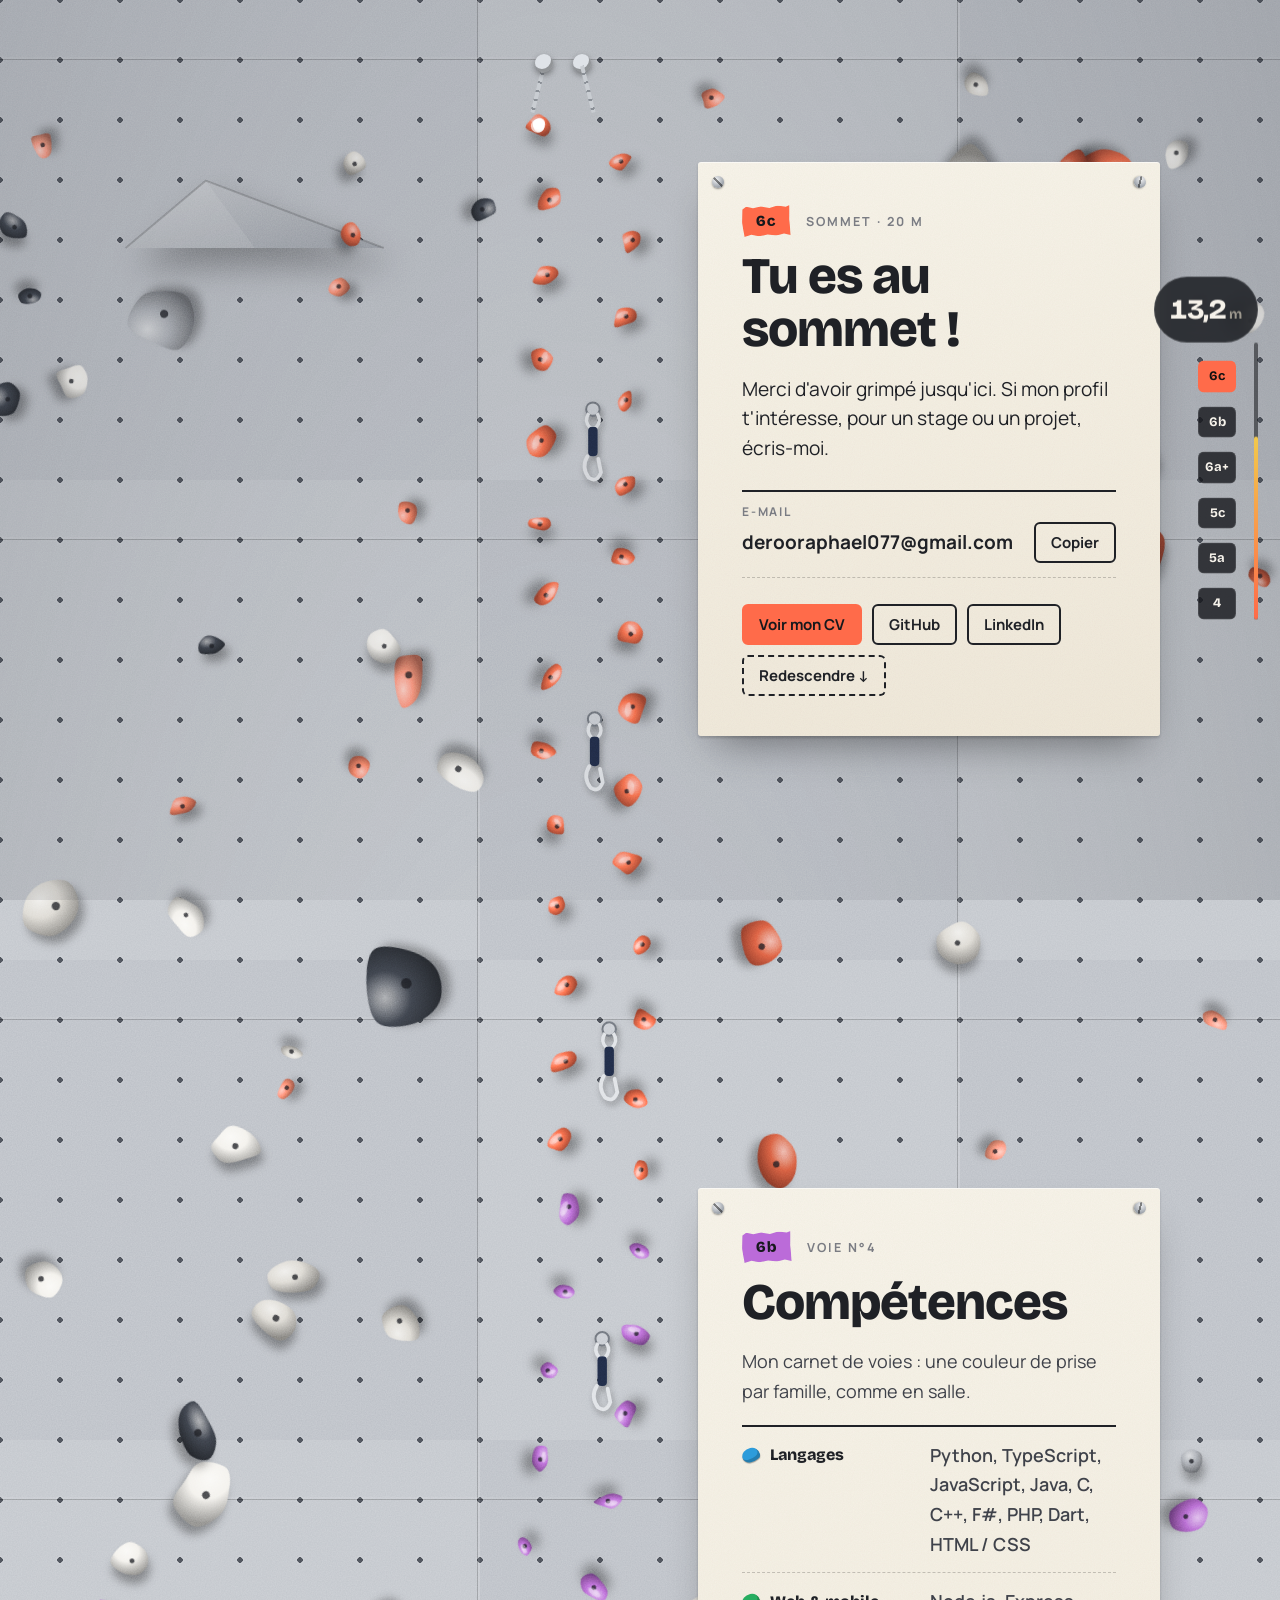
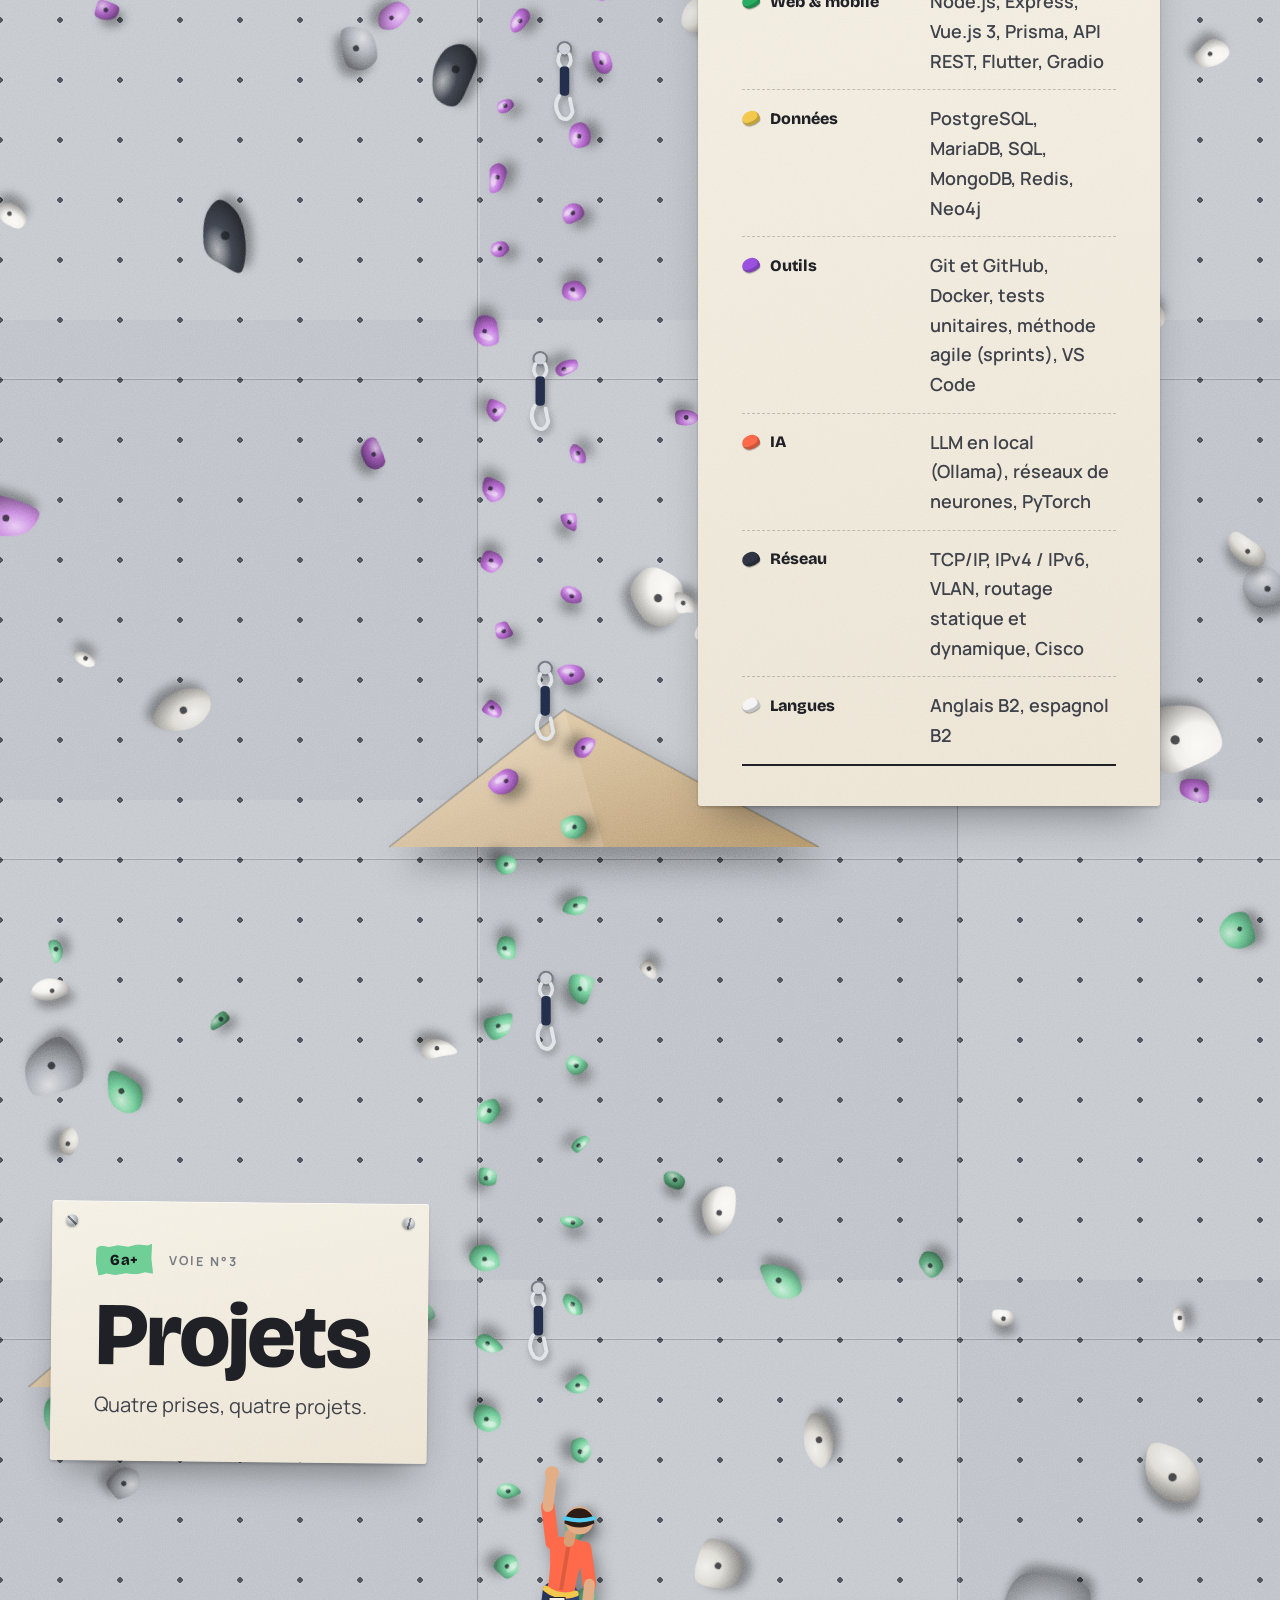
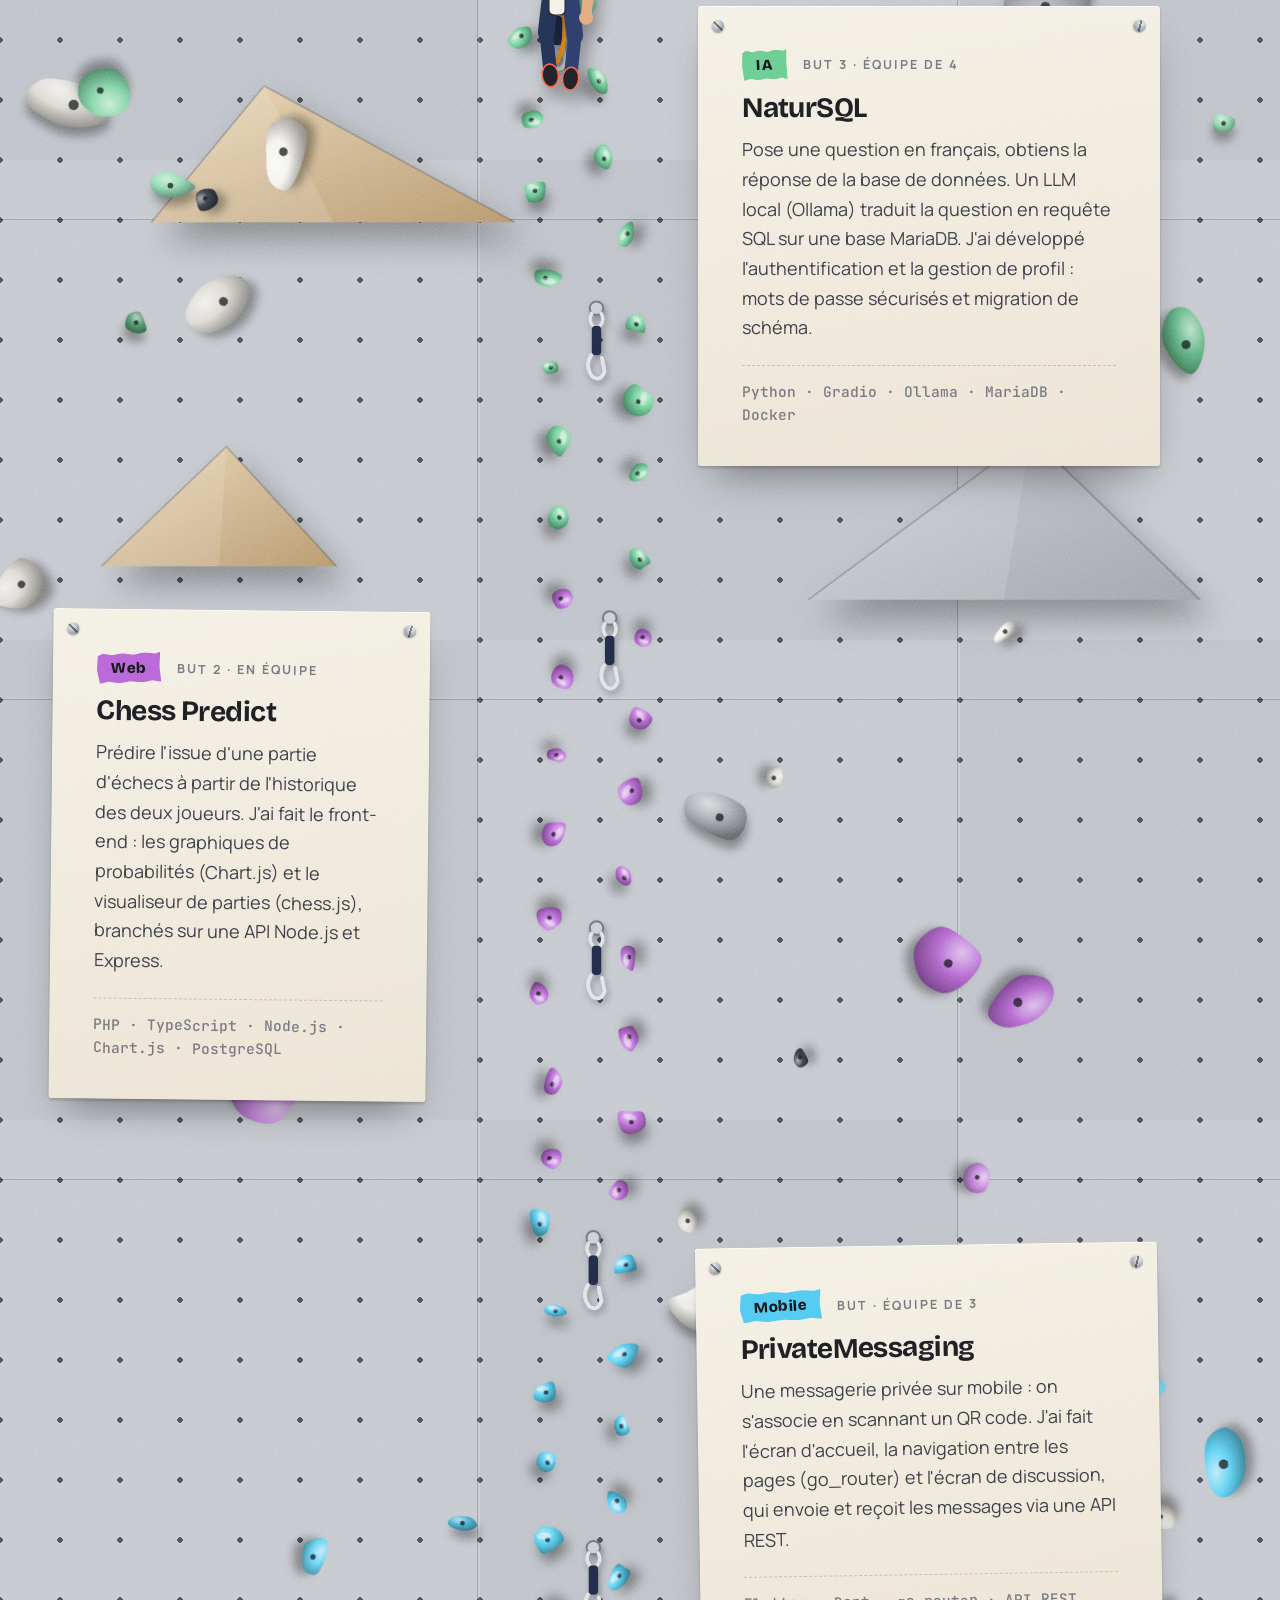
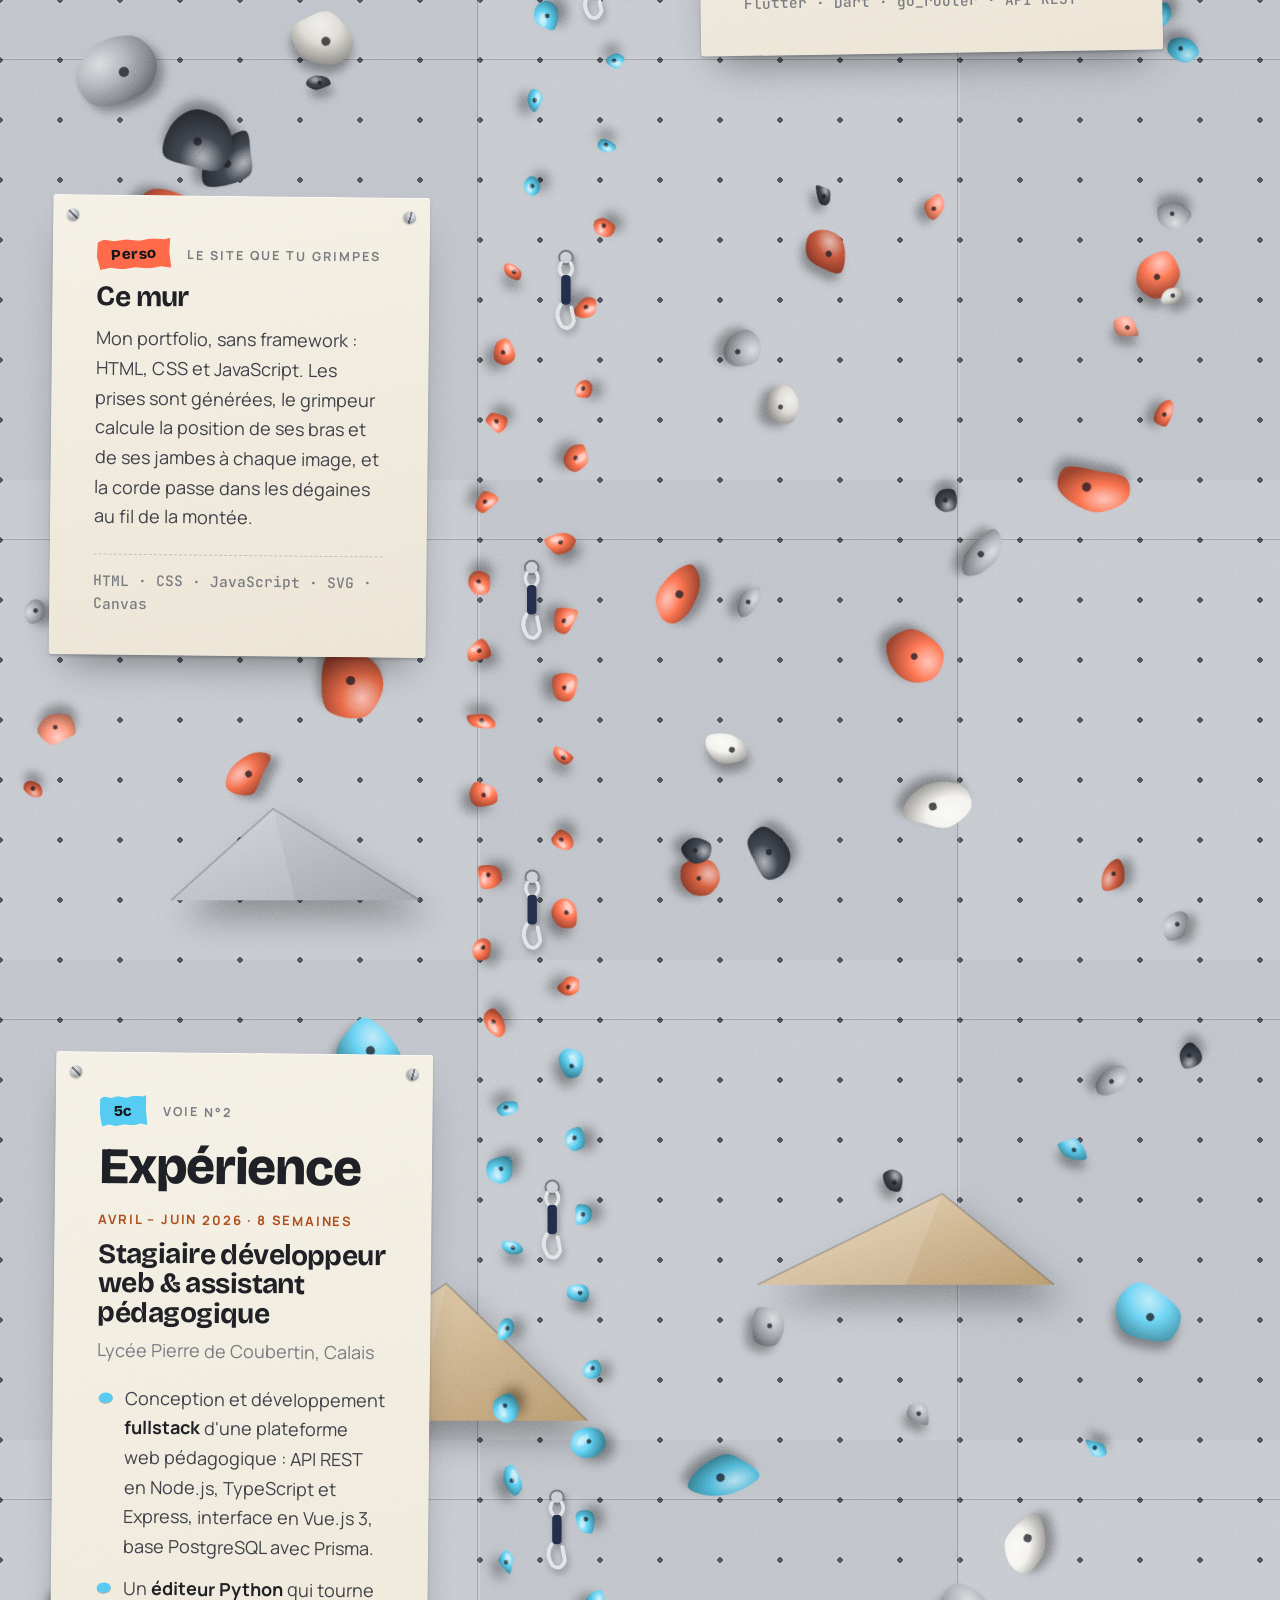
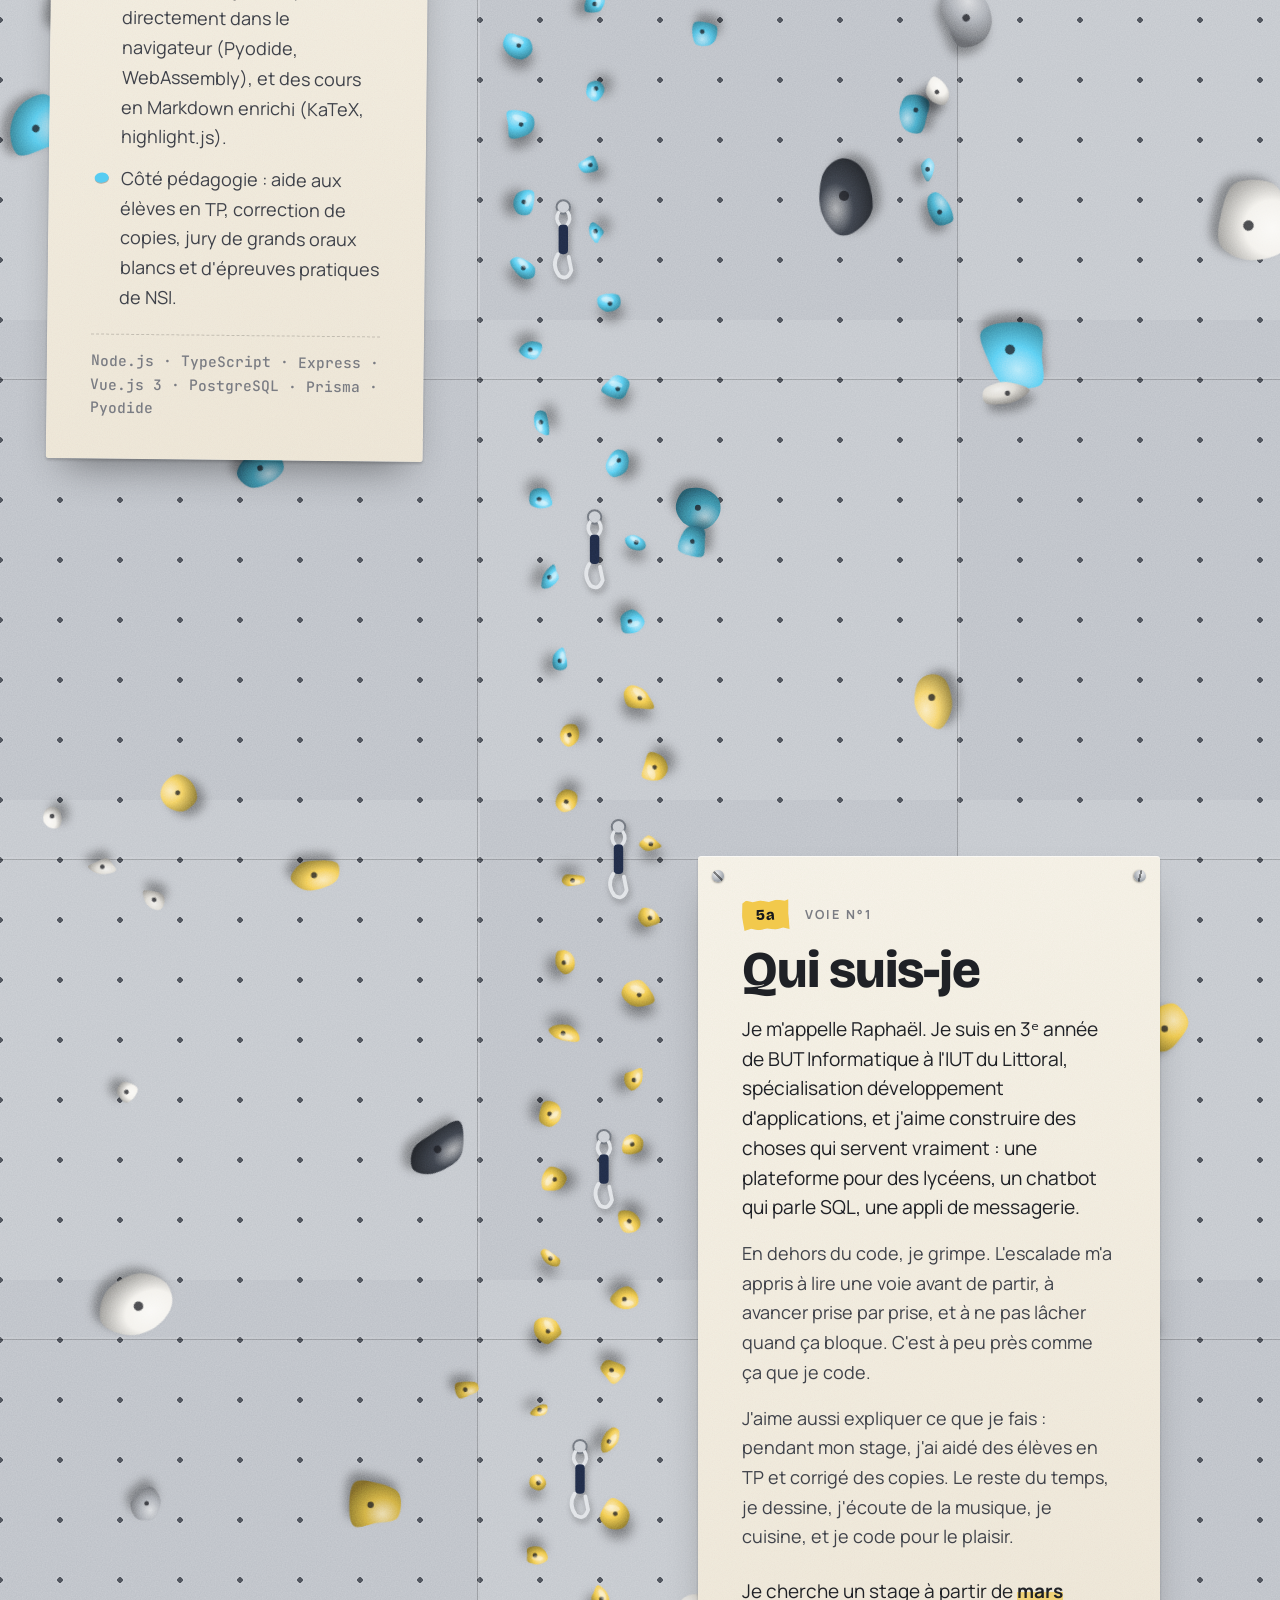
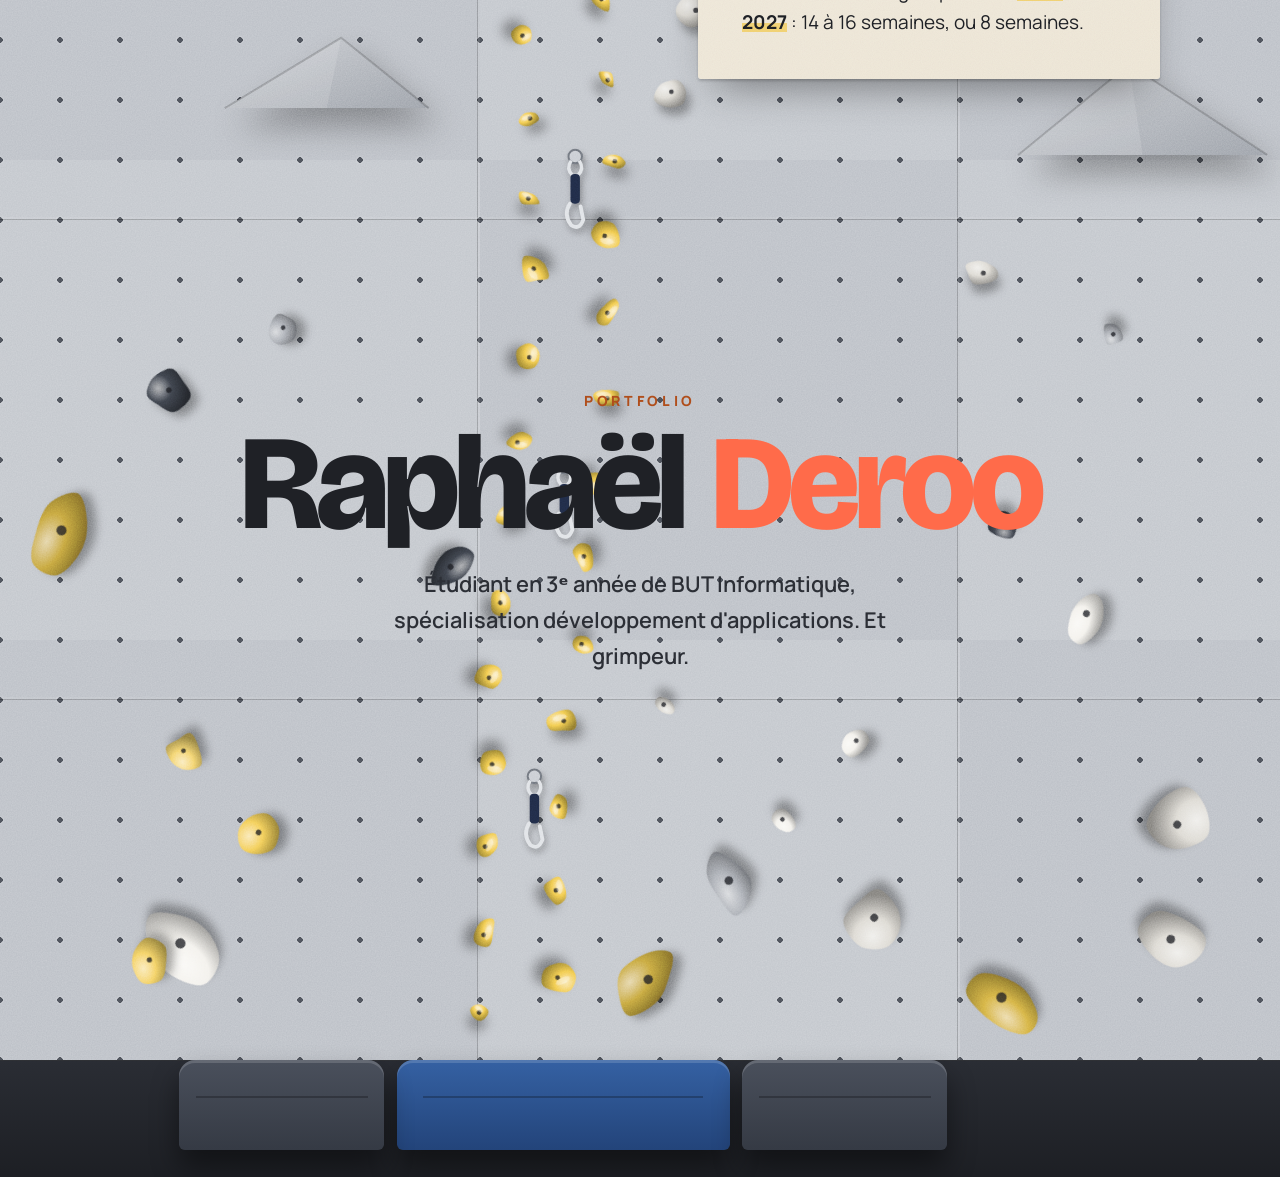
==== index.html @ 67ac0665 "Mur plus clair, prises aux couleurs des fiches, petits titres en typo nette Co-Authored-By: Claude O" ====
<!DOCTYPE html>
<html lang="fr">
<head>
  <meta charset="UTF-8">
  <meta name="viewport" content="width=device-width, initial-scale=1">
  <title>Raphaël Deroo — Le mur</title>
  <meta name="description" content="Portfolio de Raphaël Deroo, étudiant en 3e année de BUT Informatique, spécialisation développement d'applications. Un mur d'escalade à grimper en scrollant vers le haut.">
  <meta property="og:title" content="Raphaël Deroo — Le mur">
  <meta property="og:description" content="Un portfolio à grimper : projets, compétences et contact de Raphaël Deroo.">
  <meta property="og:type" content="website">
  <meta name="theme-color" content="#b4b8bf">
  <link rel="icon" href="data:image/svg+xml,%3Csvg xmlns='http://www.w3.org/2000/svg' viewBox='0 0 64 64'%3E%3Cpath d='M14 40c-4-12 6-26 20-27 13-1 22 10 18 22-3 10-14 16-24 14-7-1-12-4-14-9z' fill='%23ff6b4a'/%3E%3Ccircle cx='33' cy='32' r='5' fill='%2314161b'/%3E%3C/svg%3E">
  <link rel="preconnect" href="https://fonts.googleapis.com">
  <link rel="preconnect" href="https://fonts.gstatic.com" crossorigin>
  <link rel="stylesheet" href="https://fonts.googleapis.com/css2?family=Bricolage+Grotesque:opsz,wght@12..96,500;12..96,700;12..96,800&family=Manrope:wght@400;500;600;700&family=JetBrains+Mono:wght@500&display=swap">
  <link rel="stylesheet" href="assets/css/mur.css">
  <script>
    // On arrive au pied du mur : la page s'ouvre en bas.
    if ('scrollRestoration' in history) history.scrollRestoration = 'manual';
    document.documentElement.classList.add('js');
  </script>
</head>
<body>

<a class="skip" href="#sommet">Aller directement au sommet (contact)</a>

<!-- Dégradés partagés des prises -->
<svg width="0" height="0" style="position:absolute" aria-hidden="true">
  <defs id="hold-defs"></defs>
</svg>

<div class="wall" id="wall" aria-hidden="true">
  <div class="wall-holds" id="holds"></div>
</div>

<!-- Calque fixe : grimpeur, corde, magnésie, lumière -->
<div class="light" id="light" aria-hidden="true"></div>
<svg class="stage" id="stage" aria-hidden="true">
  <path id="rope" class="rope" d=""></path>
  <g id="climber" class="climber"></g>
</svg>
<canvas class="chalk" id="chalk" aria-hidden="true"></canvas>

<!-- Altimètre / topo -->
<nav class="topo" id="topo" aria-label="Sections du mur">
  <div class="alt"><span class="alt-num" id="altNum">0,0</span><span class="alt-unit">m</span></div>
  <ol class="rail" id="rail">
    <li><a href="#sommet" data-target="sommet"><b>6c</b><span>Sommet</span></a></li>
    <li><a href="#competences" data-target="competences"><b>6b</b><span>Compétences</span></a></li>
    <li><a href="#projets" data-target="projets"><b>6a+</b><span>Projets</span></a></li>
    <li><a href="#experience" data-target="experience"><b>5c</b><span>Expérience</span></a></li>
    <li><a href="#qui" data-target="qui"><b>5a</b><span>Qui suis-je</span></a></li>
    <li><a href="#depart" data-target="depart"><b>4</b><span>Départ</span></a></li>
  </ol>
  <div class="rail-track" aria-hidden="true"><div class="rail-fill" id="railFill"></div></div>
</nav>

<!-- Le contenu est écrit du sol vers le sommet : la colonne est inversée à l'affichage.
     Chaque fiche est une fiche de voie vissée au mur, avec son scotch de couleur et sa cotation. -->
<main class="route" id="route">

  <section class="pitch pitch-start" id="depart" data-grade="4">
    <div class="ground" aria-hidden="true">
      <div class="pad pad-a"></div><div class="pad pad-b"></div><div class="pad pad-c"></div>
    </div>
    <div class="hero">
      <p class="hero-kicker">Portfolio</p>
      <h1 class="hero-title"><span>Raphaël</span><span>Deroo</span></h1>
      <p class="hero-sub">Étudiant en 3ᵉ année de BUT Informatique, spécialisation développement d'applications. Et grimpeur.</p>
      <p class="hero-hint" id="hint">
        <span class="hint-arrow" aria-hidden="true"></span>
        <span>Scrolle <strong>vers le haut</strong> pour grimper</span>
      </p>
    </div>
  </section>

  <section class="pitch" id="qui" data-grade="5a">
    <article class="topo-card side-r reveal" style="--tag:#f2c94c">
      <header class="card-head"><span class="tape">5a</span><span class="card-route">Voie n°1</span></header>
      <h2>Qui suis-je</h2>
      <p class="lead">Je m'appelle Raphaël. Je suis en 3ᵉ année de BUT Informatique à l'IUT du Littoral, spécialisation développement d'applications, et j'aime construire des choses qui servent vraiment&nbsp;: une plateforme pour des lycéens, un chatbot qui parle SQL, une appli de messagerie.</p>
      <p>En dehors du code, je grimpe. L'escalade m'a appris à lire une voie avant de partir, à avancer prise par prise, et à ne pas lâcher quand ça bloque. C'est à peu près comme ça que je code.</p>
      <p>J'aime aussi expliquer ce que je fais&nbsp;: pendant mon stage, j'ai aidé des élèves en TP et corrigé des copies. Le reste du temps, je dessine, j'écoute de la musique, je cuisine, et je code pour le plaisir.</p>
      <p class="note">Je cherche un stage à partir de <strong>mars 2027</strong>&nbsp;: 14 à 16 semaines, ou 8 semaines.</p>
    </article>
  </section>

  <section class="pitch" id="experience" data-grade="5c">
    <article class="topo-card side-l reveal" style="--tag:#56ccf2">
      <header class="card-head"><span class="tape">5c</span><span class="card-route">Voie n°2</span></header>
      <h2>Expérience</h2>
      <p class="xp-when">Avril – juin 2026 · 8 semaines</p>
      <h3>Stagiaire développeur web &amp; assistant pédagogique</h3>
      <p class="xp-where">Lycée Pierre de Coubertin, Calais</p>
      <ul class="ticks">
        <li>Conception et développement <strong>fullstack</strong> d'une plateforme web pédagogique&nbsp;: API REST en Node.js, TypeScript et Express, interface en Vue.js 3, base PostgreSQL avec Prisma.</li>
        <li>Un <strong>éditeur Python</strong> qui tourne directement dans le navigateur (Pyodide, WebAssembly), et des cours en Markdown enrichi (KaTeX, highlight.js).</li>
        <li>Côté pédagogie&nbsp;: aide aux élèves en TP, correction de copies, jury de grands oraux blancs et d'épreuves pratiques de NSI.</li>
      </ul>
      <p class="stack">Node.js · TypeScript · Express · Vue.js 3 · PostgreSQL · Prisma · Pyodide</p>
    </article>
  </section>

  <section class="pitch pitch-tall" id="projets" data-grade="6a+">
    <header class="topo-card pitch-title side-l reveal" style="--tag:#6fcf97">
      <header class="card-head"><span class="tape">6a+</span><span class="card-route">Voie n°3</span></header>
      <h2>Projets</h2>
      <p>Quatre prises, quatre projets.</p>
    </header>

    <article class="topo-card proj side-r reveal" style="--tag:#6fcf97">
      <header class="card-head"><span class="tape">IA</span><span class="card-route">BUT 3 · équipe de 4</span></header>
      <h3>NaturSQL</h3>
      <p>Pose une question en français, obtiens la réponse de la base de données. Un LLM local (Ollama) traduit la question en requête SQL sur une base MariaDB. J'ai développé l'authentification et la gestion de profil&nbsp;: mots de passe sécurisés et migration de schéma.</p>
      <p class="stack">Python · Gradio · Ollama · MariaDB · Docker</p>
    </article>

    <article class="topo-card proj side-l reveal" style="--tag:#bb6bd9">
      <header class="card-head"><span class="tape">Web</span><span class="card-route">BUT 2 · en équipe</span></header>
      <h3>Chess Predict</h3>
      <p>Prédire l'issue d'une partie d'échecs à partir de l'historique des deux joueurs. J'ai fait le front-end&nbsp;: les graphiques de probabilités (Chart.js) et le visualiseur de parties (chess.js), branchés sur une API Node.js et Express.</p>
      <p class="stack">PHP · TypeScript · Node.js · Chart.js · PostgreSQL</p>
    </article>

    <article class="topo-card proj side-r reveal" style="--tag:#56ccf2">
      <header class="card-head"><span class="tape">Mobile</span><span class="card-route">BUT · équipe de 3</span></header>
      <h3>PrivateMessaging</h3>
      <p>Une messagerie privée sur mobile&nbsp;: on s'associe en scannant un QR code. J'ai fait l'écran d'accueil, la navigation entre les pages (go_router) et l'écran de discussion, qui envoie et reçoit les messages via une API REST.</p>
      <p class="stack">Flutter · Dart · go_router · API REST</p>
    </article>

    <article class="topo-card proj side-l reveal" style="--tag:#ff6b4a">
      <header class="card-head"><span class="tape">Perso</span><span class="card-route">Le site que tu grimpes</span></header>
      <h3>Ce mur</h3>
      <p>Mon portfolio, sans framework&nbsp;: HTML, CSS et JavaScript. Les prises sont générées, le grimpeur calcule la position de ses bras et de ses jambes à chaque image, et la corde passe dans les dégaines au fil de la montée.</p>
      <p class="stack">HTML · CSS · JavaScript · SVG · Canvas</p>
    </article>
  </section>

  <section class="pitch" id="competences" data-grade="6b">
    <article class="topo-card logbook side-r reveal" style="--tag:#bb6bd9">
      <header class="card-head"><span class="tape">6b</span><span class="card-route">Voie n°4</span></header>
      <h2>Compétences</h2>
      <p class="logbook-intro">Mon carnet de voies&nbsp;: une couleur de prise par famille, comme en salle.</p>
      <dl class="log">
        <div class="log-row" style="--c:#2d9cdb"><dt>Langages</dt><dd>Python, TypeScript, JavaScript, Java, C, C++, F#, PHP, Dart, HTML / CSS</dd></div>
        <div class="log-row" style="--c:#27ae60"><dt>Web &amp; mobile</dt><dd>Node.js, Express, Vue.js 3, Prisma, API REST, Flutter, Gradio</dd></div>
        <div class="log-row" style="--c:#f2c94c"><dt>Données</dt><dd>PostgreSQL, MariaDB, SQL, MongoDB, Redis, Neo4j</dd></div>
        <div class="log-row" style="--c:#9b51e0"><dt>Outils</dt><dd>Git et GitHub, Docker, tests unitaires, méthode agile (sprints), VS Code</dd></div>
        <div class="log-row" style="--c:#ff6b4a"><dt>IA</dt><dd>LLM en local (Ollama), réseaux de neurones, PyTorch</dd></div>
        <div class="log-row" style="--c:#2f3542"><dt>Réseau</dt><dd>TCP/IP, IPv4 / IPv6, VLAN, routage statique et dynamique, Cisco</dd></div>
        <div class="log-row" style="--c:#f4f4f4"><dt>Langues</dt><dd>Anglais B2, espagnol B2</dd></div>
      </dl>
    </article>
  </section>

  <section class="pitch pitch-top" id="sommet" data-grade="6c">
    <div class="anchor" aria-hidden="true"><span></span><span></span></div>
    <article class="topo-card summit side-r reveal" style="--tag:#ff6b4a">
      <header class="card-head"><span class="tape">6c</span><span class="card-route">Sommet · 20 m</span></header>
      <h2>Tu es au sommet&nbsp;!</h2>
      <p class="lead">Merci d'avoir grimpé jusqu'ici. Si mon profil t'intéresse, pour un stage ou un projet, écris-moi.</p>
      <div class="contacts">
        <div class="contact">
          <span class="contact-label">E-mail</span>
          <a class="contact-value" href="mailto:derooraphael077@gmail.com">derooraphael077@gmail.com</a>
          <button class="copy" type="button" data-copy="derooraphael077@gmail.com">Copier</button>
        </div>
      </div>
      <div class="actions">
        <a class="btn btn-main" href="cv.html">Voir mon CV</a>
        <a class="btn" href="https://github.com/raphaelderoo" target="_blank" rel="noopener">GitHub</a>
        <a class="btn" href="https://www.linkedin.com/in/raphaelderoo-11b941341/" target="_blank" rel="noopener">LinkedIn</a>
        <button class="btn btn-ghost" type="button" id="descend">Redescendre ↓</button>
      </div>
    </article>
  </section>

</main>

<script src="assets/js/mur.js"></script>
</body>
</html>
---- assets/css/mur.css ----
/* ============ Le mur — portfolio de Raphaël Deroo ============ */

:root {
  --bg: #b4b8bf;
  --panel-a: #c2c6cc;
  --panel-b: #bbbfc6;
  --seam: rgba(255, 255, 255, .07);
  --bolt: #4a4e56;
  --ink: #f6f2ea;
  --ink-soft: #cdc8bf;
  --ink-mute: #9e998f;
  --card: rgba(24, 26, 31, .86);
  --card-line: rgba(255, 255, 255, .10);
  --accent: #ff6b4a;
  --rx: 44vw;          /* axe de la voie (le JS utilise la même valeur) */
  --corr: 135px;       /* demi-largeur du couloir laissé au grimpeur */
  --gut: 4vw;
  --card-max: 720px;
  --display: "Bricolage Grotesque", "Arial Black", system-ui, sans-serif;
  --text: "Manrope", system-ui, -apple-system, "Segoe UI", sans-serif;
}

* { box-sizing: border-box; }
html { background: var(--bg); }
body {
  margin: 0;
  position: relative;
  color: var(--ink);
  font: 400 18px/1.65 var(--text);
  background: var(--bg);
  overflow-x: hidden;
  -webkit-font-smoothing: antialiased;
}
::selection { background: var(--accent); color: #111; }
a { color: inherit; }
img, svg { display: block; }

.skip {
  position: absolute; left: 16px; top: -60px; z-index: 50;
  background: var(--ink); color: #111; padding: 10px 14px; border-radius: 10px;
  font-weight: 700; text-decoration: none; transition: top .2s;
}
.skip:focus { top: 16px; }

/* ---------- Le mur ---------- */
.wall {
  position: absolute; inset: 0 0 auto 0; height: 100%;
  z-index: 0; pointer-events: none; overflow: hidden;
  background:
    radial-gradient(circle at 50% 50%, var(--bolt) 0 2.6px, rgba(255,255,255,.10) 3px 3.8px, transparent 4.2px) 30px 30px / 60px 60px,
    conic-gradient(var(--panel-a) 0 25%, var(--panel-b) 0 50%, var(--panel-a) 0 75%, var(--panel-b) 0) 0 0 / 960px 960px;
}
.wall::before {
  /* joints des panneaux tous les 480 px */
  content: ""; position: absolute; inset: 0;
  background:
    repeating-linear-gradient(0deg, transparent 0 477px, rgba(0,0,0,.22) 477px 478px, rgba(255,255,255,.08) 478px 480px),
    repeating-linear-gradient(90deg, transparent 0 477px, rgba(0,0,0,.22) 477px 478px, rgba(255,255,255,.08) 478px 480px);
}
.wall::after {
  /* grain du contreplaqué peint */
  content: ""; position: absolute; inset: 0; opacity: .45; mix-blend-mode: overlay;
  background-image: url("data:image/svg+xml,%3Csvg xmlns='http://www.w3.org/2000/svg' width='240' height='240'%3E%3Cfilter id='n'%3E%3CfeTurbulence type='fractalNoise' baseFrequency='.8' numOctaves='2' stitchTiles='stitch'/%3E%3CfeColorMatrix values='0 0 0 0 1 0 0 0 0 1 0 0 0 0 1 0 0 0 .5 0'/%3E%3C/filter%3E%3Crect width='100%25' height='100%25' filter='url(%23n)'/%3E%3C/svg%3E");
}
.wall-holds { position: absolute; inset: 0; }

.hold {
  position: absolute; left: 0; top: 0;
  overflow: visible;
  filter: drop-shadow(4px 8px 5px rgba(0,0,0,.38));
}
.hold.on-route { filter: drop-shadow(4px 9px 6px rgba(0,0,0,.42)); }
.volume { position: absolute; left: 0; top: 0; overflow: visible; filter: drop-shadow(12px 18px 16px rgba(0,0,0,.35)); }
.quickdraw { position: absolute; left: 0; top: 0; overflow: visible; filter: drop-shadow(2px 4px 3px rgba(0,0,0,.35)); }

/* ---------- Lumière et calques fixes ---------- */
.light, .stage, .chalk {
  position: fixed; inset: 0; width: 100%; height: 100%;
  pointer-events: none;
}
.light {
  z-index: 1;
  background:
    radial-gradient(circle at var(--lx, 44%) var(--ly, 60%), rgba(255, 236, 210, .18) 0, rgba(255,236,210,.06) 24vmax, transparent 40vmax),
    radial-gradient(ellipse at var(--lx, 44%) var(--ly, 60%), transparent 0, transparent 30vmax, rgba(40, 44, 52, .22) 85vmax);
}
.stage { z-index: 2; overflow: visible; }
.chalk { z-index: 3; }

.rope { fill: none; stroke: #ff9f1c; stroke-linecap: round; filter: drop-shadow(1px 3px 2px rgba(0,0,0,.45)); }
.climber { filter: drop-shadow(5px 10px 8px rgba(0,0,0,.35)); }
.climber path, .climber line { stroke-linecap: round; stroke-linejoin: round; }

/* ---------- Altimètre / topo ---------- */
.topo {
  position: fixed; z-index: 6; right: 22px; top: 50%; transform: translateY(-50%);
  display: flex; flex-direction: column; align-items: flex-end; gap: 14px;
  font-family: var(--display);
}
.alt {
  display: flex; align-items: baseline; gap: 4px;
  padding: 9px 15px; border-radius: 999px;
  background: rgba(20, 22, 27, .82); border: 1px solid var(--card-line);
  backdrop-filter: blur(8px); -webkit-backdrop-filter: blur(8px);
  font-variant-numeric: tabular-nums;
}
.alt-num { font-size: 28px; font-weight: 800; letter-spacing: -.02em; }
.alt-unit { font-size: 14px; color: var(--ink-mute); font-weight: 700; }
.rail { list-style: none; margin: 0; padding: 0 22px 0 0; display: flex; flex-direction: column; gap: 6px; position: relative; }
.rail a {
  display: flex; align-items: center; justify-content: flex-end; gap: 10px;
  text-decoration: none; color: var(--ink); padding: 4px 0; position: relative;
}
.rail a span {
  position: absolute; right: calc(100% + 8px); white-space: nowrap; pointer-events: none;
  font: 700 13px/1 var(--text); padding: 5px 8px; border-radius: 6px; background: rgba(20,22,27,.85);
  opacity: 0; transform: translateX(6px); transition: opacity .25s, transform .25s;
}
.rail a b { font-size: 13px; min-width: 38px; text-align: center; padding: 4px 6px; border-radius: 6px; border: 1px solid var(--card-line); background: rgba(20,22,27,.8); transition: background .25s, color .25s; }
.topo:hover .rail a span, .rail a:focus-visible span { opacity: 1; transform: none; }
.rail a.on b { background: var(--accent); color: #111; border-color: transparent; }
.rail-track { position: absolute; right: 0; bottom: 4px; width: 4px; height: calc(100% - 70px); border-radius: 4px; background: rgba(20,22,27,.55); overflow: hidden; }
.rail-fill { position: absolute; left: 0; right: 0; bottom: 0; height: 0; background: linear-gradient(to top, var(--accent), #f2c94c); border-radius: 4px; }

/* ---------- La voie (contenu) ---------- */
.route {
  position: relative; z-index: 4;
  display: flex; flex-direction: column-reverse;
}
.pitch {
  position: relative;
  min-height: 120vh;
  padding: 22vh 0;
  display: flex; flex-direction: column; justify-content: center; gap: 16vh;
}

/* les fiches se placent de part et d'autre de la voie */
.side-l, .side-r { width: min(var(--card-max), calc(var(--rx) - var(--corr) - var(--gut))); }
.side-l { align-self: flex-start; margin-left: max(var(--gut), calc(var(--rx) - var(--corr) - var(--card-max))); }
.side-r { align-self: flex-start; margin-left: calc(var(--rx) + var(--corr)); width: min(var(--card-max), calc(100vw - var(--rx) - var(--corr) - 120px)); }

/* Les fiches : des fiches de voie en papier, vissées au mur, avec le scotch de couleur
   et la cotation au marqueur, comme dans une salle d'escalade. */
.topo-card {
  --ink: #1f2126; --ink-soft: #3f424a; --ink-mute: #7a7c83;
  position: relative;
  padding: 44px 44px 40px;
  color: var(--ink);
  background:
    url("data:image/svg+xml,%3Csvg xmlns='http://www.w3.org/2000/svg' width='200' height='200'%3E%3Cfilter id='p'%3E%3CfeTurbulence type='fractalNoise' baseFrequency='.9' numOctaves='3' stitchTiles='stitch'/%3E%3CfeColorMatrix values='0 0 0 0 .45 0 0 0 0 .4 0 0 0 0 .32 0 0 0 .09 0'/%3E%3C/filter%3E%3Crect width='100%25' height='100%25' filter='url(%23p)'/%3E%3C/svg%3E"),
    linear-gradient(170deg, #f8f4ea, #efe8d9);
  border-radius: 3px;
  box-shadow: 0 1px 0 rgba(255,255,255,.6) inset, 0 2px 3px rgba(0,0,0,.18), 0 22px 40px -18px rgba(0,0,0,.45);
  transform: rotate(var(--tilt, -.5deg));
}
.side-l { --tilt: .6deg; }
.proj:nth-of-type(3n) { --tilt: -.9deg; }
/* les deux vis du haut */
.topo-card::before, .topo-card::after {
  content: ""; position: absolute; top: 14px; width: 12px; height: 12px; border-radius: 50%;
  background:
    linear-gradient(45deg, transparent 44%, rgba(0,0,0,.45) 45% 55%, transparent 56%),
    radial-gradient(circle at 35% 30%, #f1f2f4, #9aa0a8 70%);
  box-shadow: 0 1px 2px rgba(0,0,0,.4);
}
.topo-card::before { left: 14px; }
.topo-card::after { right: 14px; transform: rotate(60deg); }

.card-head { display: flex; align-items: center; gap: 16px; margin-bottom: 14px; }
.tape {
  font: 800 15px/1 var(--display); letter-spacing: .04em; color: #16181c;
  padding: 8px 14px 7px; background: var(--tag, var(--accent));
  clip-path: polygon(2% 8%, 10% 0, 24% 6%, 40% 1%, 58% 7%, 75% 0, 92% 5%, 100% 0, 98% 48%, 100% 100%, 86% 94%, 70% 100%, 52% 95%, 34% 100%, 18% 94%, 4% 100%, 0 55%);
  transform: rotate(-2.5deg);
  box-shadow: 0 1px 0 rgba(0,0,0,.08);
}
.card-route { font: 700 12.5px/1.2 var(--text); text-transform: uppercase; letter-spacing: .16em; color: var(--ink-mute); }

h1, h2, h3 { font-family: var(--display); line-height: 1.04; margin: 0; letter-spacing: -.02em; }
h2 { font-size: clamp(38px, 4vw, 58px); font-weight: 800; margin-bottom: 18px; }
h3 { font-size: clamp(26px, 2.2vw, 32px); font-weight: 700; margin-bottom: 12px; }
p { margin: 0 0 16px; color: var(--ink-soft); }
p:last-child { margin-bottom: 0; }
.lead { color: var(--ink); font-size: clamp(19px, 1.5vw, 22px); line-height: 1.55; }
strong { color: var(--ink); font-weight: 700; }

.pitch-title h2 { font-size: clamp(56px, 7vw, 100px); margin: 4px 0 6px; }
.pitch-title p { font-size: 20px; }

/* technologies : écrites simplement, comme une liste de matériel */
.stack {
  margin: 22px 0 0; padding-top: 14px; border-top: 1.5px dashed rgba(0,0,0,.18);
  font: 500 14.5px/1.6 "JetBrains Mono", ui-monospace, monospace; color: var(--ink-mute);
}
.note {
  margin-top: 24px; color: var(--ink);
  font-size: 19px;
}
.note strong {
  background: linear-gradient(transparent 55%, color-mix(in srgb, var(--tag) 70%, transparent) 55% 90%, transparent 90%);
}

.xp-when { font: 700 13px/1.3 var(--text); text-transform: uppercase; letter-spacing: .14em; color: #b04e1b; margin-bottom: 12px; }
.xp-where { color: var(--ink-mute); margin-top: -4px; }
.ticks { margin: 18px 0 0; padding: 0; list-style: none; display: grid; gap: 12px; }
.ticks li { position: relative; padding-left: 28px; color: var(--ink-soft); }
.ticks li::before {
  content: ""; position: absolute; left: 2px; top: .5em; width: 14px; height: 10px;
  border-radius: 50% 60% 45% 55%; background: var(--tag); transform: rotate(-12deg);
  box-shadow: 0 1px 0 rgba(0,0,0,.25);
}

/* Compétences : un carnet de voies */
.logbook-intro { margin-bottom: 18px; }
.log { margin: 0; border-top: 2px solid var(--ink); }
.log-row {
  display: grid; grid-template-columns: 170px 1fr; gap: 18px; align-items: baseline;
  padding: 14px 0 13px; border-bottom: 1.5px dashed rgba(0,0,0,.2);
}
.log-row:last-child { border-bottom: 2px solid var(--ink); }
.log dt {
  display: flex; align-items: center; gap: 10px;
  font: 800 16px/1.2 var(--display); color: var(--ink);
}
.log dt::before {
  /* une petite prise de la couleur de la famille */
  content: ""; flex: none; width: 18px; height: 14px; background: var(--c);
  border-radius: 55% 45% 60% 40% / 50% 60% 40% 50%; transform: rotate(-14deg);
  box-shadow: inset -2px -3px 0 rgba(0,0,0,.2), 0 1px 1px rgba(0,0,0,.35);
}
.log dd { margin: 0; color: var(--ink-soft); font-weight: 600; }

/* Contact */
.contacts { margin: 26px 0; border-top: 2px solid var(--ink); }
.contact {
  display: grid; grid-template-columns: 1fr auto; align-items: center; gap: 4px 12px;
  padding: 14px 0; border-bottom: 1.5px dashed rgba(0,0,0,.2);
}
.contact-label { grid-column: 1 / -1; font: 700 12px/1 var(--text); text-transform: uppercase; letter-spacing: .14em; color: var(--ink-mute); }
.contact-value { font-weight: 700; font-size: 19px; text-decoration: none; overflow-wrap: anywhere; color: var(--ink); }
.contact-value:hover { color: #c0571e; }
.copy, .btn {
  font: 700 15px/1 var(--text); cursor: pointer; text-decoration: none;
  border-radius: 6px; border: 2px solid var(--ink); color: var(--ink);
  background: transparent; padding: 11px 15px;
  transition: background .2s, transform .2s, color .2s;
}
.copy:hover, .btn:hover { background: var(--ink); color: #f8f4ea; }
.copy.ok { background: #27ae60; border-color: #27ae60; color: #fff; }
.actions { display: flex; flex-wrap: wrap; gap: 10px; }
.btn-main { background: var(--accent); border-color: var(--accent); color: #16181c; }
.btn-main:hover { background: #16181c; border-color: #16181c; color: #f8f4ea; }
.btn-ghost { border-style: dashed; }
:focus-visible { outline: 3px solid #f2c94c; outline-offset: 3px; }

/* Sommet : relais */
.pitch-top { justify-content: flex-start; padding-top: 18vh; min-height: 110vh; }
.anchor {
  position: absolute; left: var(--rx); top: 6vh; transform: translateX(-50%);
  width: 56px; height: 70px;
}
.anchor span {
  position: absolute; top: 0; width: 18px; height: 18px; border-radius: 50%;
  background: #dfe3e8; box-shadow: inset -2px -3px 0 rgba(0,0,0,.35), 0 3px 6px rgba(0,0,0,.4);
}
.anchor span:first-child { left: 0; }
.anchor span:last-child { right: 0; }
.anchor::before, .anchor::after {
  content: ""; position: absolute; top: 12px; width: 4px; height: 48px; background: repeating-linear-gradient(#c9cdd2 0 7px, #8a8f96 7px 9px);
}
.anchor::before { left: 7px; transform: rotate(14deg); transform-origin: top; }
.anchor::after { right: 7px; transform: rotate(-14deg); transform-origin: top; }

/* Départ : sol et nom, au centre */
.pitch-start { justify-content: flex-start; align-items: center; padding: 13vh 5vw 0; min-height: 100vh; }
.ground {
  position: absolute; left: 0; right: 0; bottom: 0; height: 13vh;
  background: linear-gradient(#2a2d34, #1d1f24);
  border-top: 1px solid rgba(255,255,255,.08);
}
.pad {
  position: absolute; bottom: 3vh; height: 10vh; border-radius: 16px 16px 6px 6px;
  background: linear-gradient(#3561a3, #23447a); box-shadow: inset 0 3px 0 rgba(255,255,255,.15), 0 16px 28px rgba(0,0,0,.45);
}
.pad::after { content: ""; position: absolute; left: 8%; right: 8%; top: 40%; height: 2px; background: rgba(0,0,0,.25); }
.pad-a { left: calc(var(--rx) - 13vw); width: 26vw; }
.pad-b { left: calc(var(--rx) + 14vw); width: 16vw; background: linear-gradient(#4a505c, #353a44); }
.pad-c { left: calc(var(--rx) - 30vw); width: 16vw; background: linear-gradient(#4a505c, #353a44); }

.hero { position: relative; width: min(1100px, 92vw); text-align: center; display: flex; flex-direction: column; align-items: center; }
.hero-kicker { font: 800 14px/1 var(--text); letter-spacing: .26em; text-transform: uppercase; color: #b04e1b; margin-bottom: 18px; }
.hero-title {
  font-size: clamp(64px, 10.5vw, 178px); font-weight: 800; line-height: .86; letter-spacing: -.045em;
  display: flex; flex-wrap: wrap; justify-content: center; gap: 0 .22em;
  color: #1f2126;
}
.hero-title span:last-child { color: var(--accent); }
.hero-sub { font-size: clamp(19px, 1.7vw, 24px); color: #2c2f36; font-weight: 600; margin: 26px 0 0; max-width: 36ch; }
.hero-hint {
  display: inline-flex; align-items: center; gap: 12px; margin-top: 30px;
  padding: 12px 20px 12px 14px; border-radius: 999px;
  background: rgba(24,26,31,.82); border: 1px solid var(--card-line); color: var(--ink);
  transition: opacity .5s, transform .5s;
}
.hero-hint.gone { opacity: 0; transform: translateY(10px); }
.hint-arrow {
  flex: none; width: 32px; height: 32px; border-radius: 50%; background: var(--accent); position: relative;
  animation: nudge 1.6s ease-in-out infinite;
}
.hint-arrow::before {
  content: ""; position: absolute; left: 50%; top: 52%; width: 10px; height: 10px;
  border-left: 3px solid #111; border-top: 3px solid #111; transform: translate(-50%, -35%) rotate(45deg);
}
@keyframes nudge { 50% { transform: translateY(-6px); } }

/* Apparition */
.js .reveal { opacity: 0; transform: translateY(50px) rotate(var(--tilt, 0deg)); transition: opacity .9s cubic-bezier(.2,.7,.2,1), transform .9s cubic-bezier(.2,.7,.2,1); }
.js .reveal.in { opacity: 1; transform: rotate(var(--tilt, 0deg)); }

/* ---------- Écrans moyens : une seule colonne à droite de la voie ---------- */
@media (max-width: 1100px) {
  :root { --rx: 17vw; --corr: 11vw; }
  .side-l, .side-r { align-self: flex-start; margin-left: calc(var(--rx) + var(--corr)); width: min(var(--card-max), calc(100vw - var(--rx) - var(--corr) - 120px)); }
}

/* ---------- Mobile ---------- */
@media (max-width: 760px) {
  :root { --rx: 13vw; --corr: 12vw; }
  body { font-size: 16px; }
  .pitch { gap: 10vh; min-height: 105vh; }
  .side-l, .side-r { width: calc(100vw - var(--rx) - var(--corr) - 12px); margin-left: calc(var(--rx) + var(--corr)); }
  .topo-card { padding: 34px 18px 22px; }
  .log-row { grid-template-columns: 1fr; gap: 4px; }
  .tape { font-size: 14px; }
  .lead { font-size: 17px; }
  h2 { font-size: 34px; }
  h3 { font-size: 23px; }
  .pitch-title h2 { font-size: 52px; }
  .hero-title { font-size: clamp(54px, 16vw, 86px); flex-direction: column; }
  .hero-hint { font-size: 15px; }
  .contact { grid-template-columns: 1fr auto; }
  .contact-label { grid-column: 1 / -1; }
  .contact-value { font-size: 16px; }
  .topo { right: 10px; top: 12px; transform: none; }
  .rail, .rail-track { display: none; }
  .alt { padding: 6px 12px; }
  .alt-num { font-size: 20px; }
  .pad-a { left: 0; width: 36vw; }
  .pad-b { left: 40vw; width: 24vw; }
  .pad-c { display: none; }
}

@media (prefers-reduced-motion: reduce) {
  .js .reveal { opacity: 1; transform: none; transition: none; }
  .hint-arrow { animation: none; }
  .topo-card { transform: none; }
}
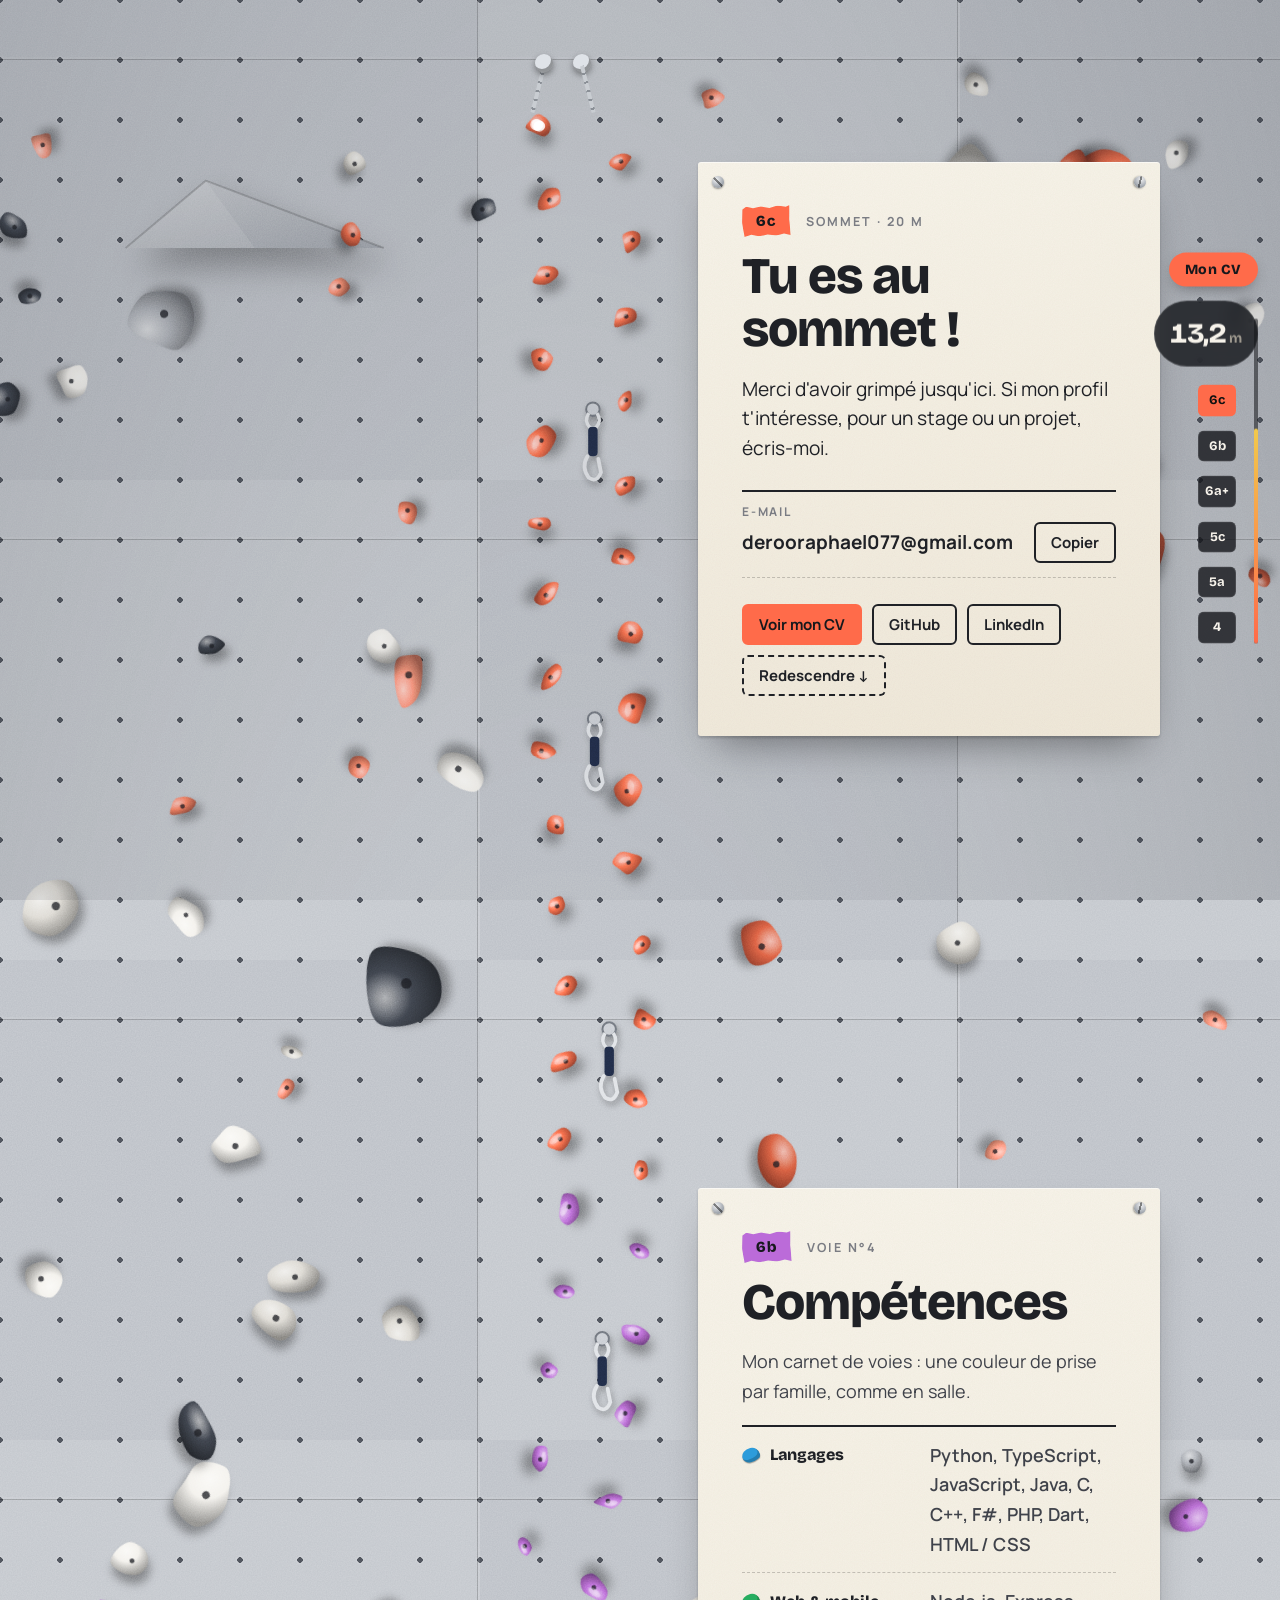
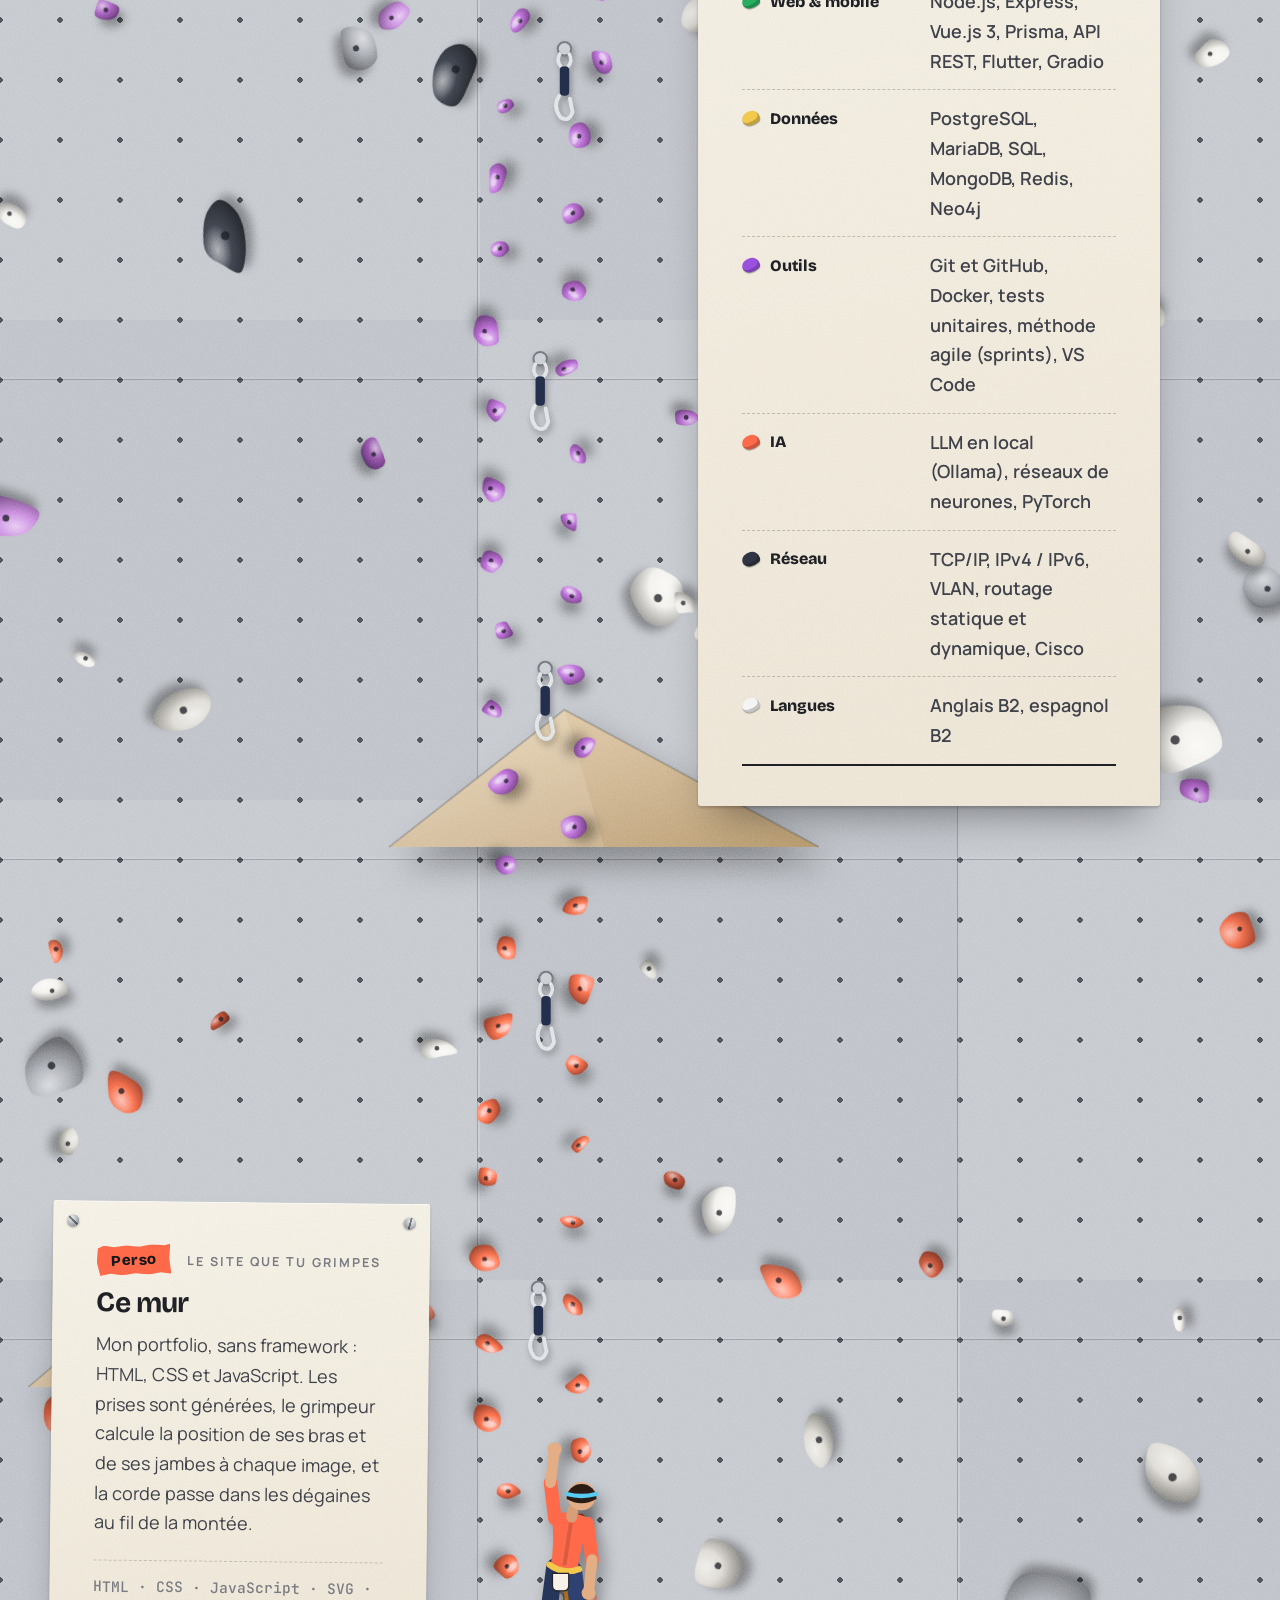
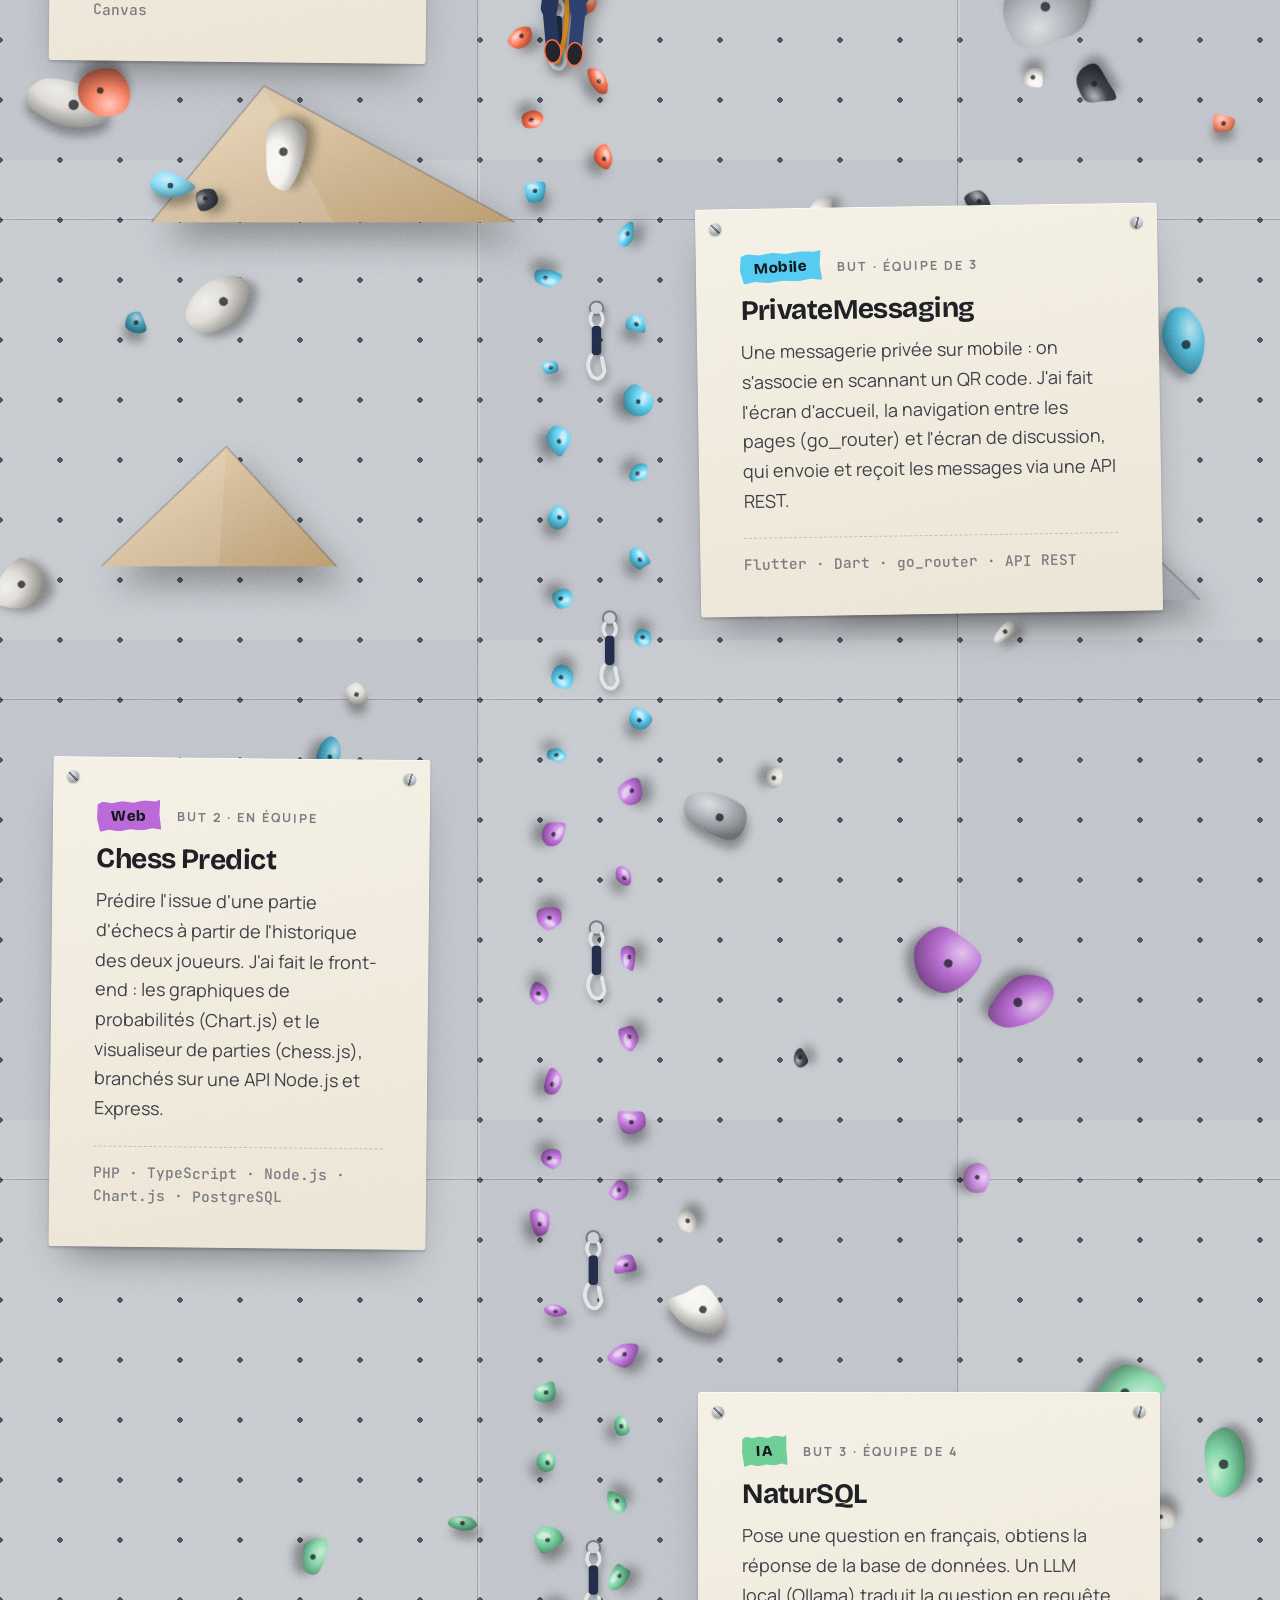
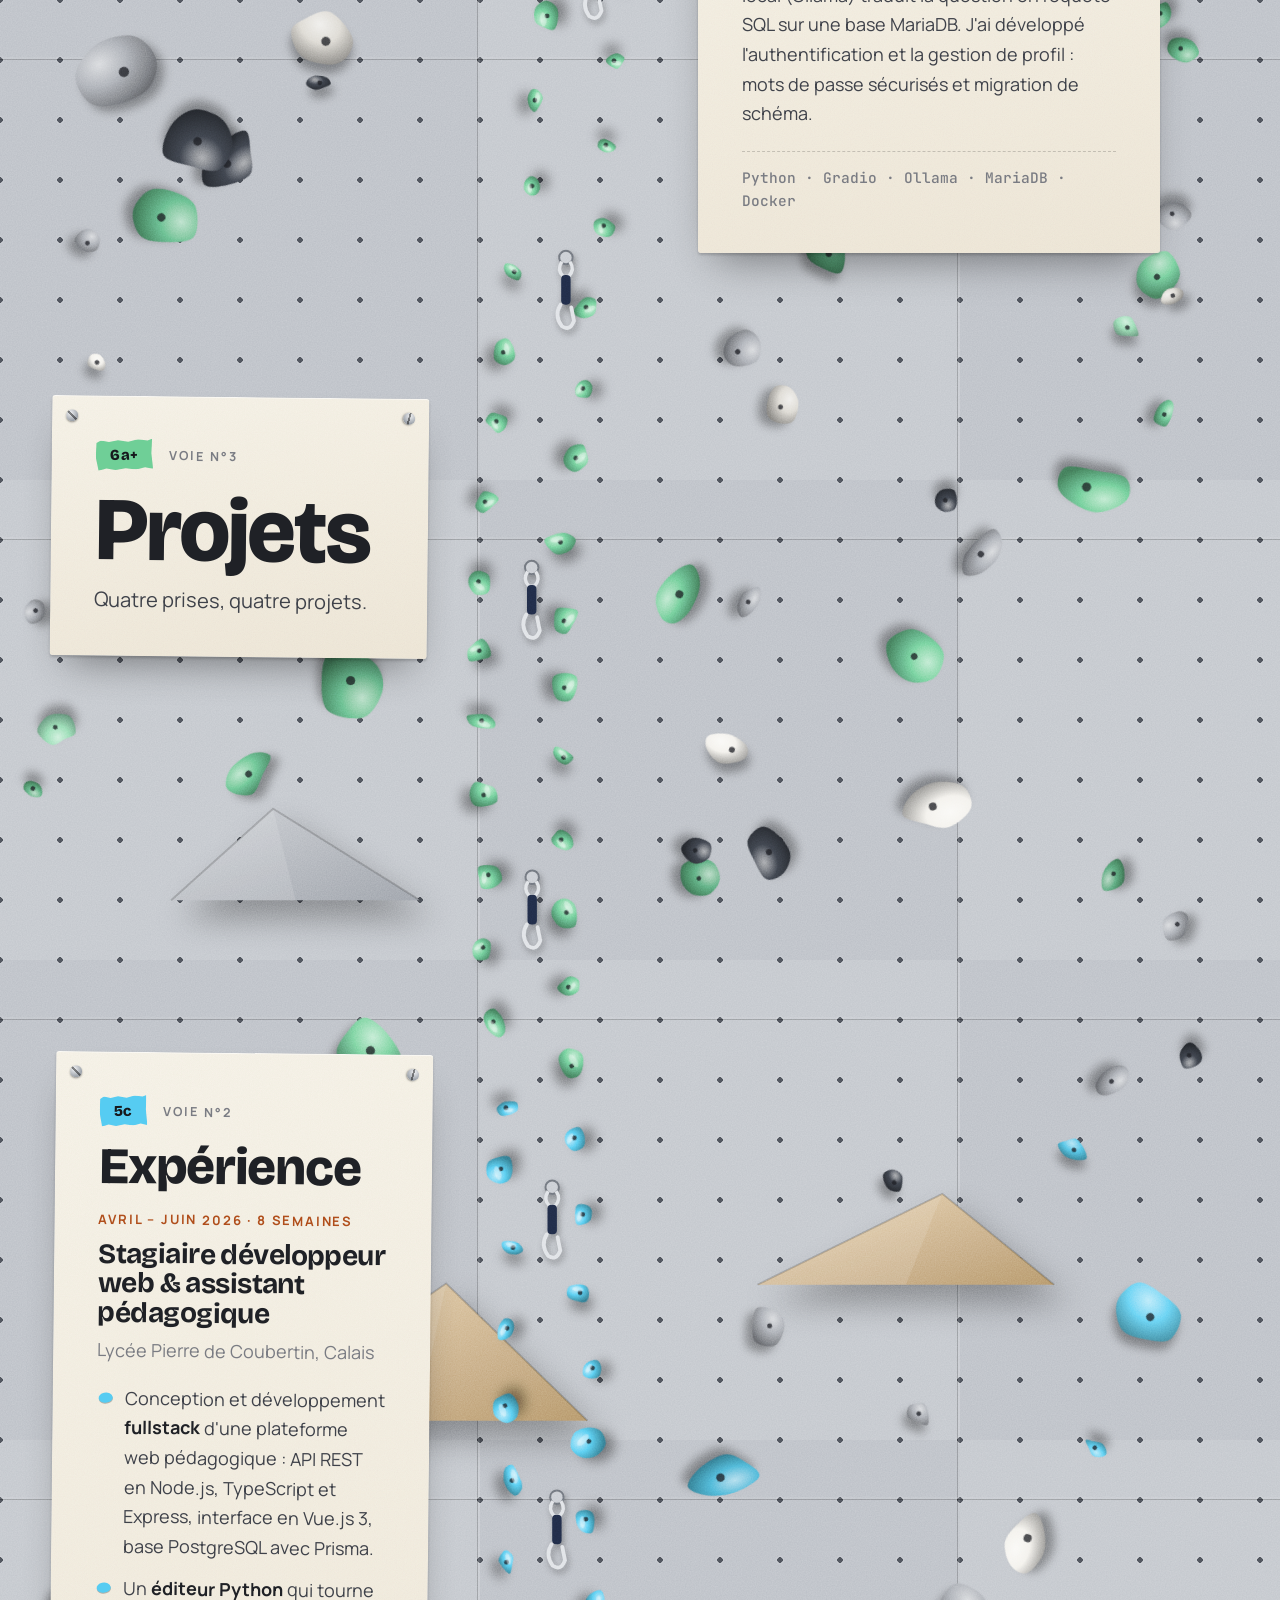
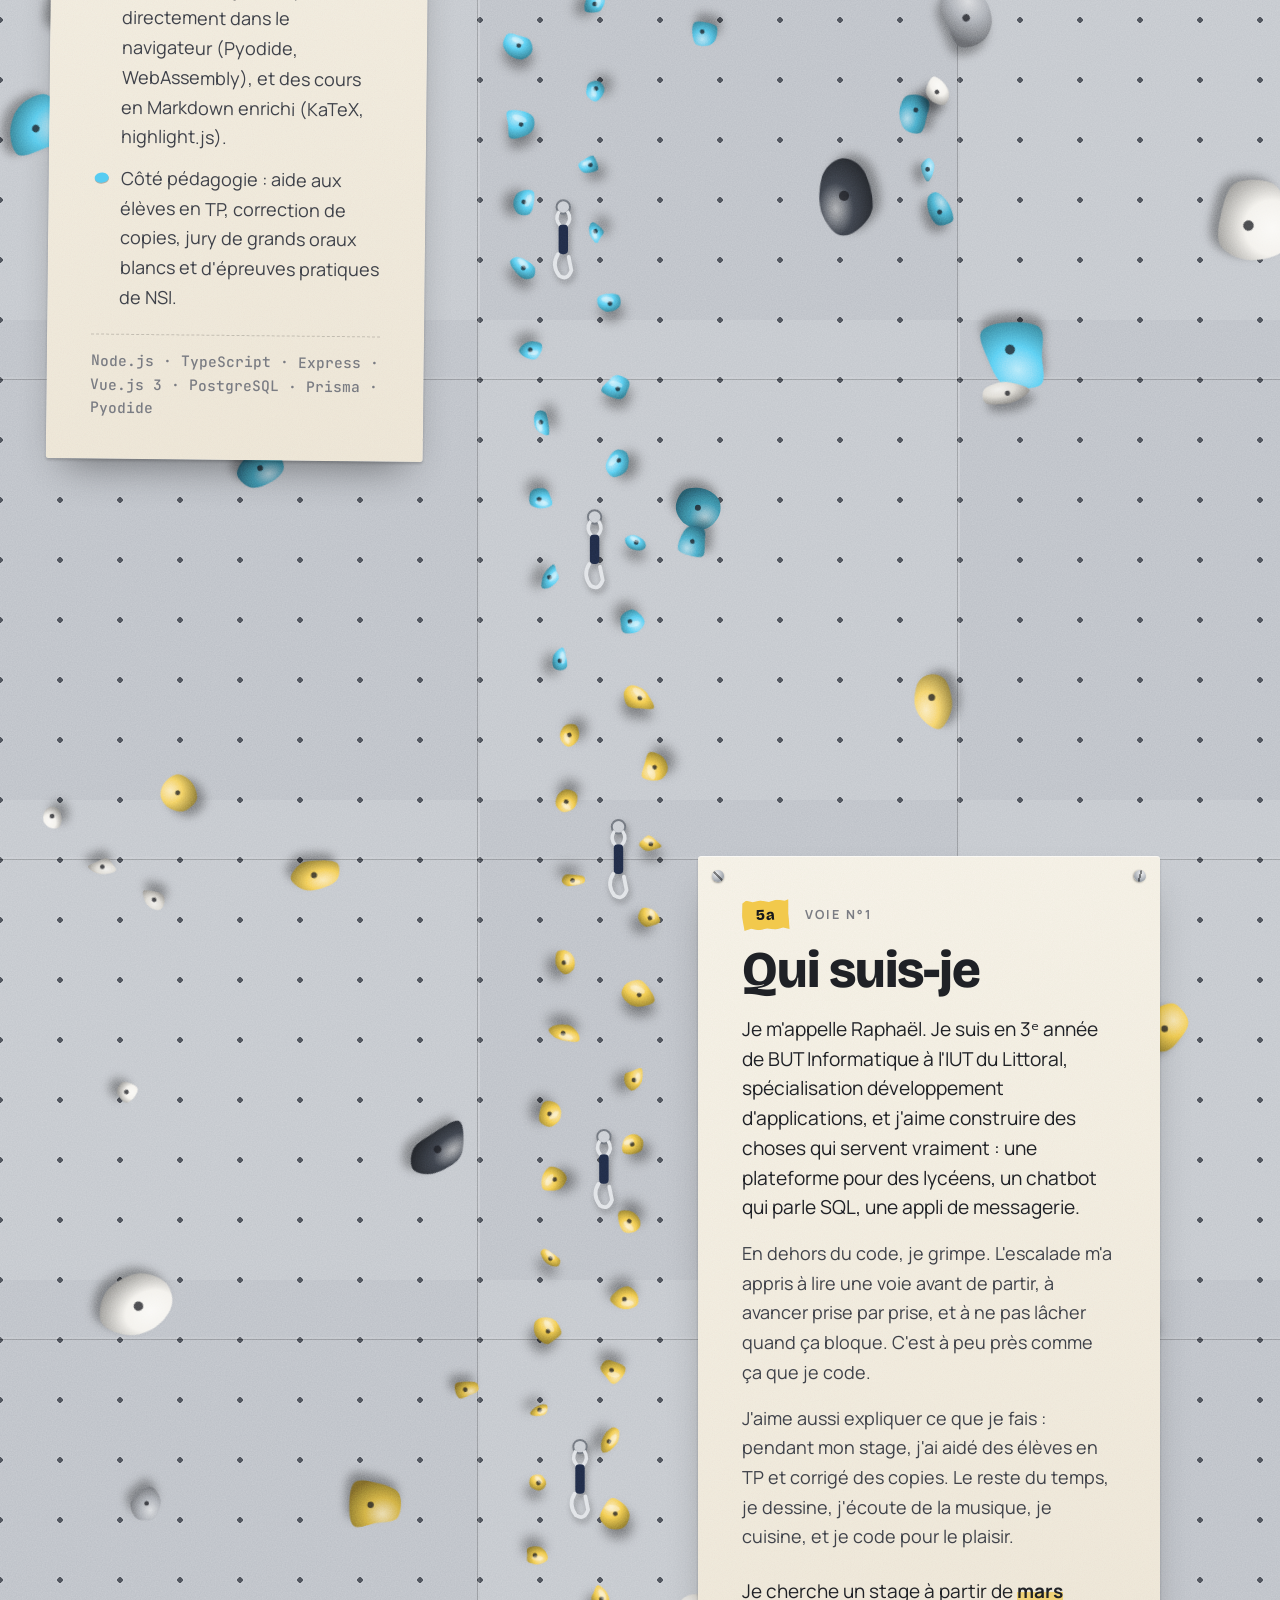
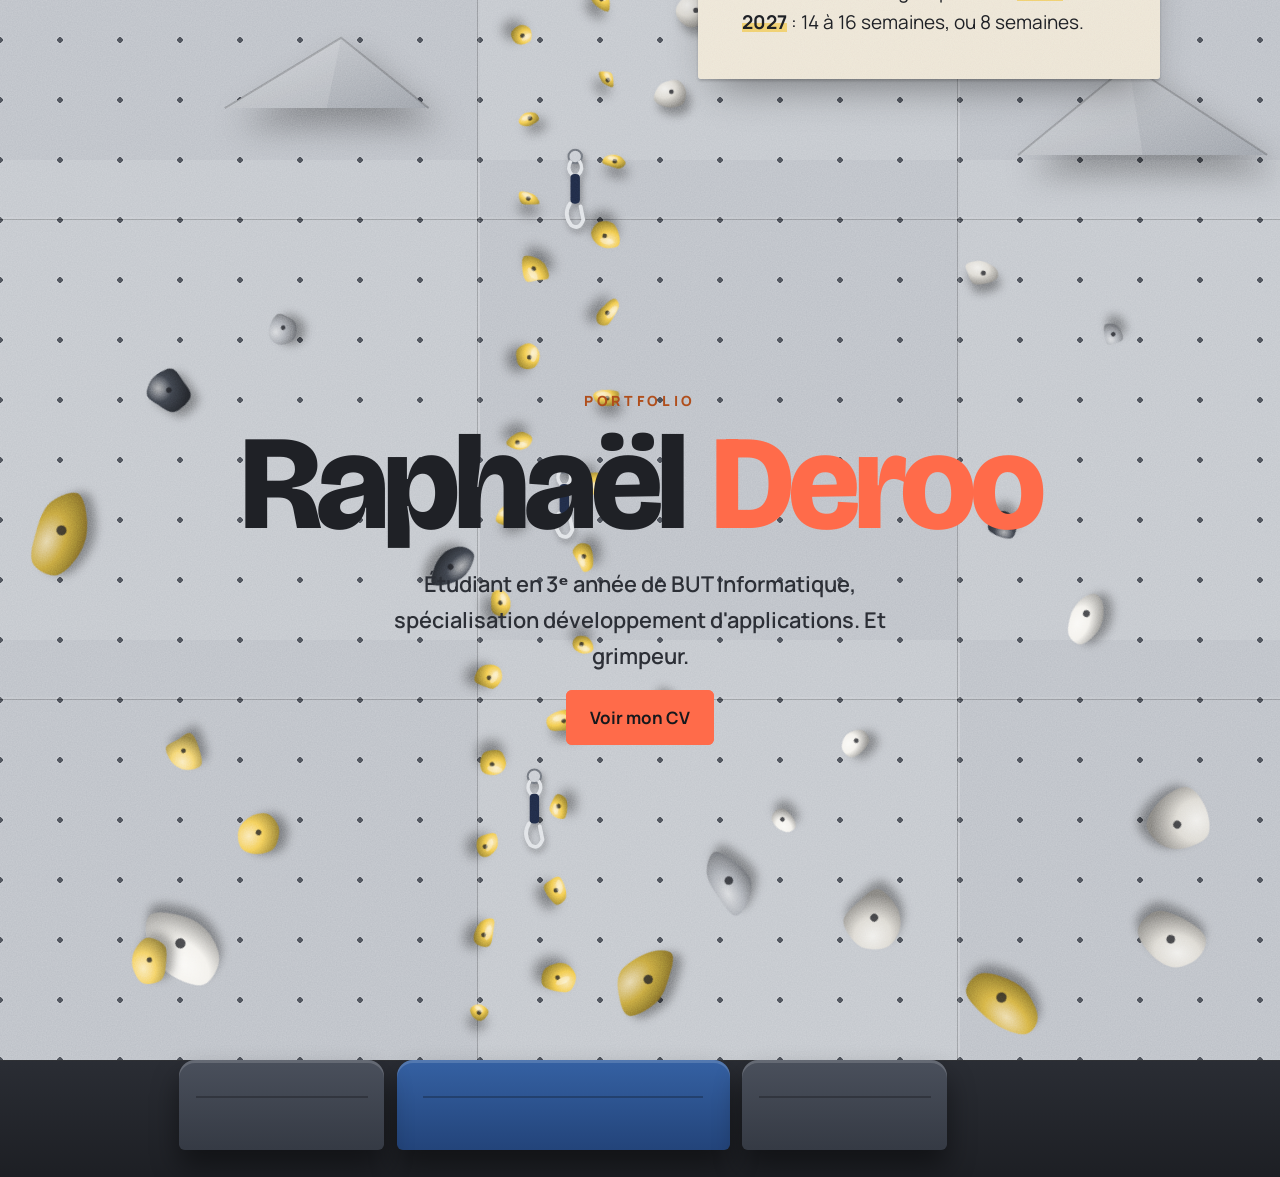
==== commit dccae797: "Lien vers le CV : bouton au pied du mur et pastille toujours visible Co-Authored-By: Claude Opus 5.5" ====
--- a/index.html
+++ b/index.html
@@ -43,6 +43,7 @@
 
 <!-- Altimètre / topo -->
 <nav class="topo" id="topo" aria-label="Sections du mur">
+  <a class="cv-link" href="cv.html">Mon CV</a>
   <div class="alt"><span class="alt-num" id="altNum">0,0</span><span class="alt-unit">m</span></div>
   <ol class="rail" id="rail">
     <li><a href="#sommet" data-target="sommet"><b>6c</b><span>Sommet</span></a></li>
@@ -67,6 +68,7 @@
       <p class="hero-kicker">Portfolio</p>
       <h1 class="hero-title"><span>Raphaël</span><span>Deroo</span></h1>
       <p class="hero-sub">Étudiant en 3ᵉ année de BUT Informatique, spécialisation développement d'applications. Et grimpeur.</p>
+      <p class="hero-cta"><a class="btn btn-main" href="cv.html">Voir mon CV</a></p>
       <p class="hero-hint" id="hint">
         <span class="hint-arrow" aria-hidden="true"></span>
         <span>Scrolle <strong>vers le haut</strong> pour grimper</span>
--- a/assets/css/mur.css
+++ b/assets/css/mur.css
@@ -104,6 +104,15 @@
   backdrop-filter: blur(8px); -webkit-backdrop-filter: blur(8px);
   font-variant-numeric: tabular-nums;
 }
+.cv-link {
+  font: 800 14px/1 var(--display); letter-spacing: .04em; text-decoration: none; color: #16181c;
+  background: var(--accent); padding: 10px 16px; border-radius: 999px;
+  box-shadow: 0 6px 16px -6px rgba(0,0,0,.45); transition: transform .2s, background .2s;
+}
+.cv-link:hover { transform: translateY(-2px); background: #ff8466; }
+.hero-cta { margin: 28px 0 0; }
+.hero-cta .btn { font-size: 17px; padding: 14px 22px; border-color: var(--accent); color: #16181c; }
+.hero-cta + .hero-hint { margin-top: 16px; }
 .alt-num { font-size: 28px; font-weight: 800; letter-spacing: -.02em; }
 .alt-unit { font-size: 14px; color: var(--ink-mute); font-weight: 700; }
 .rail { list-style: none; margin: 0; padding: 0 22px 0 0; display: flex; flex-direction: column; gap: 6px; position: relative; }
@@ -133,6 +142,9 @@
   padding: 22vh 0;
   display: flex; flex-direction: column; justify-content: center; gap: 16vh;
 }
+/* on grimpe de bas en haut : le titre « Projets » se lit en premier, donc en bas,
+   puis les projets s'enchaînent au-dessus */
+.pitch-tall { flex-direction: column-reverse; }
 
 /* les fiches se placent de part et d'autre de la voie */
 .side-l, .side-r { width: min(var(--card-max), calc(var(--rx) - var(--corr) - var(--gut))); }
@@ -345,6 +357,8 @@
   .rail, .rail-track { display: none; }
   .alt { padding: 6px 12px; }
   .alt-num { font-size: 20px; }
+  .topo { flex-direction: row-reverse; align-items: center; gap: 8px; }
+  .cv-link { font-size: 13px; padding: 8px 12px; }
   .pad-a { left: 0; width: 36vw; }
   .pad-b { left: 40vw; width: 24vw; }
   .pad-c { display: none; }
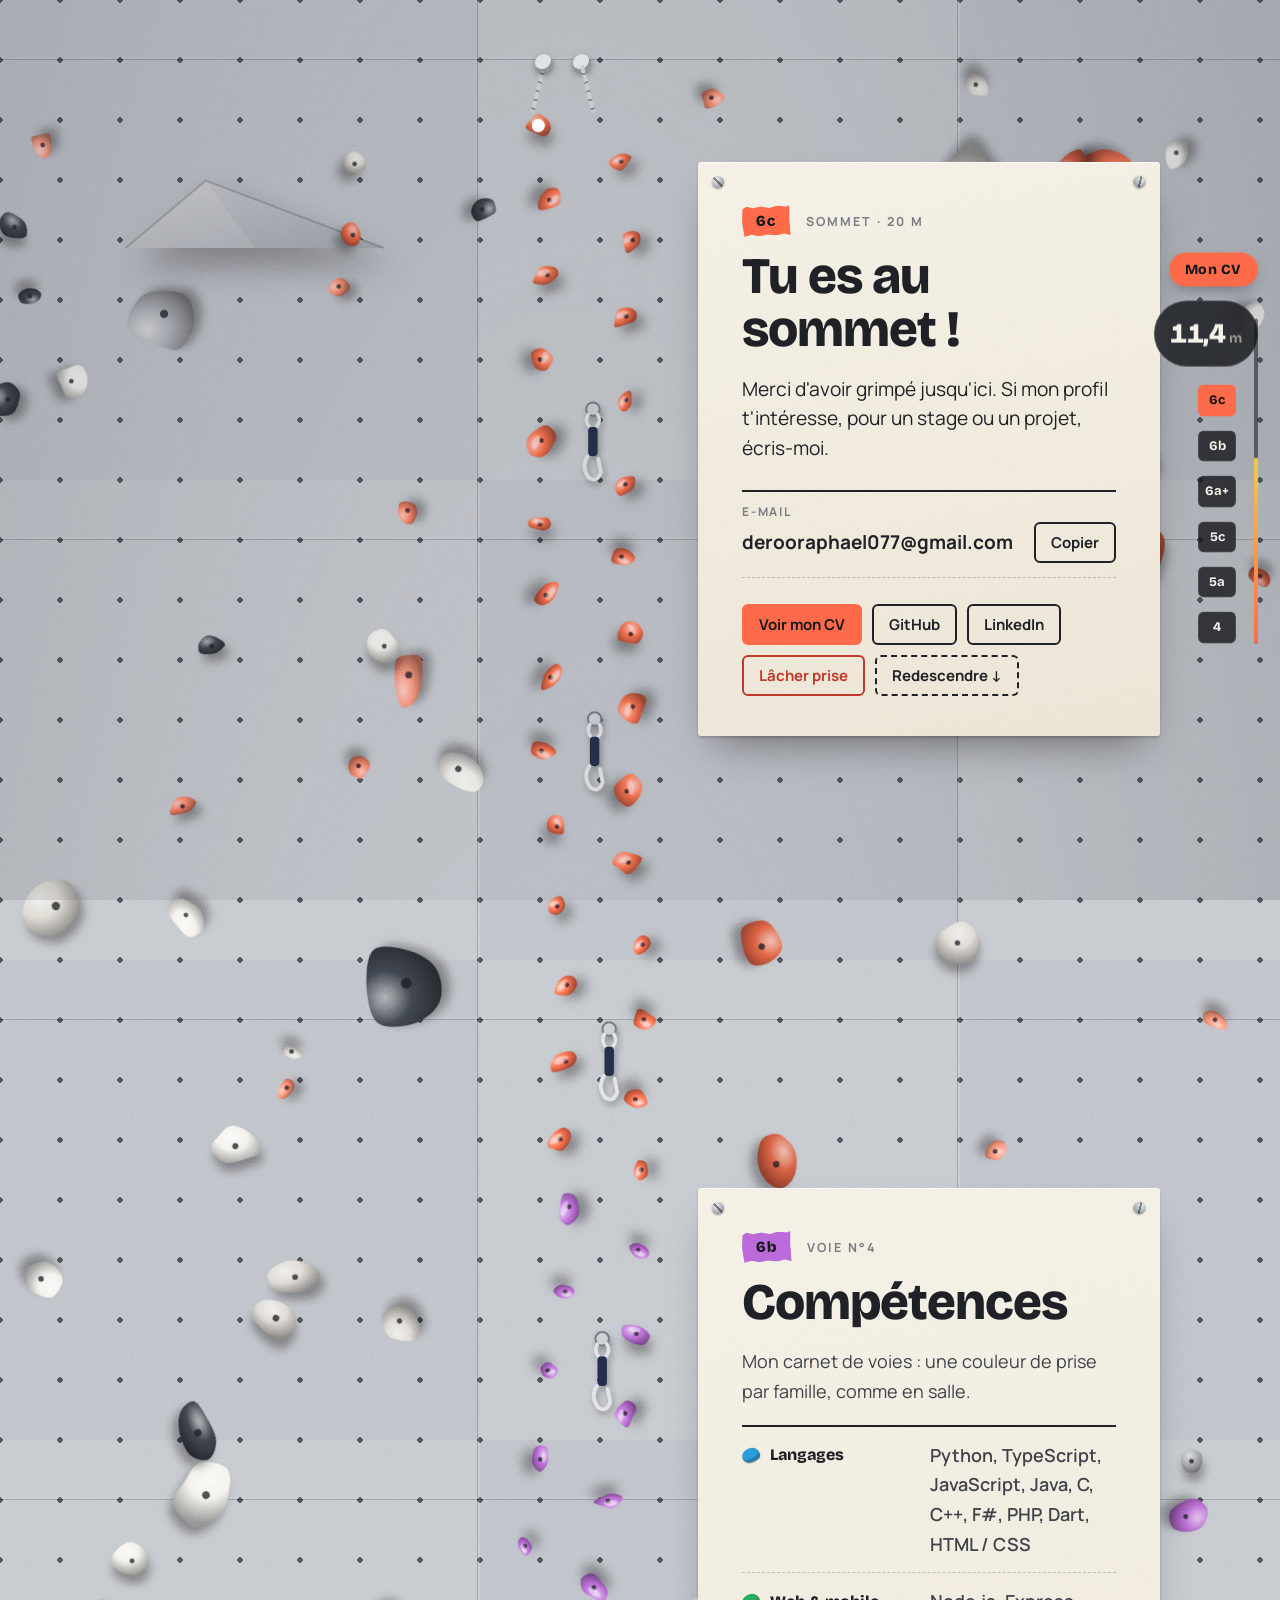
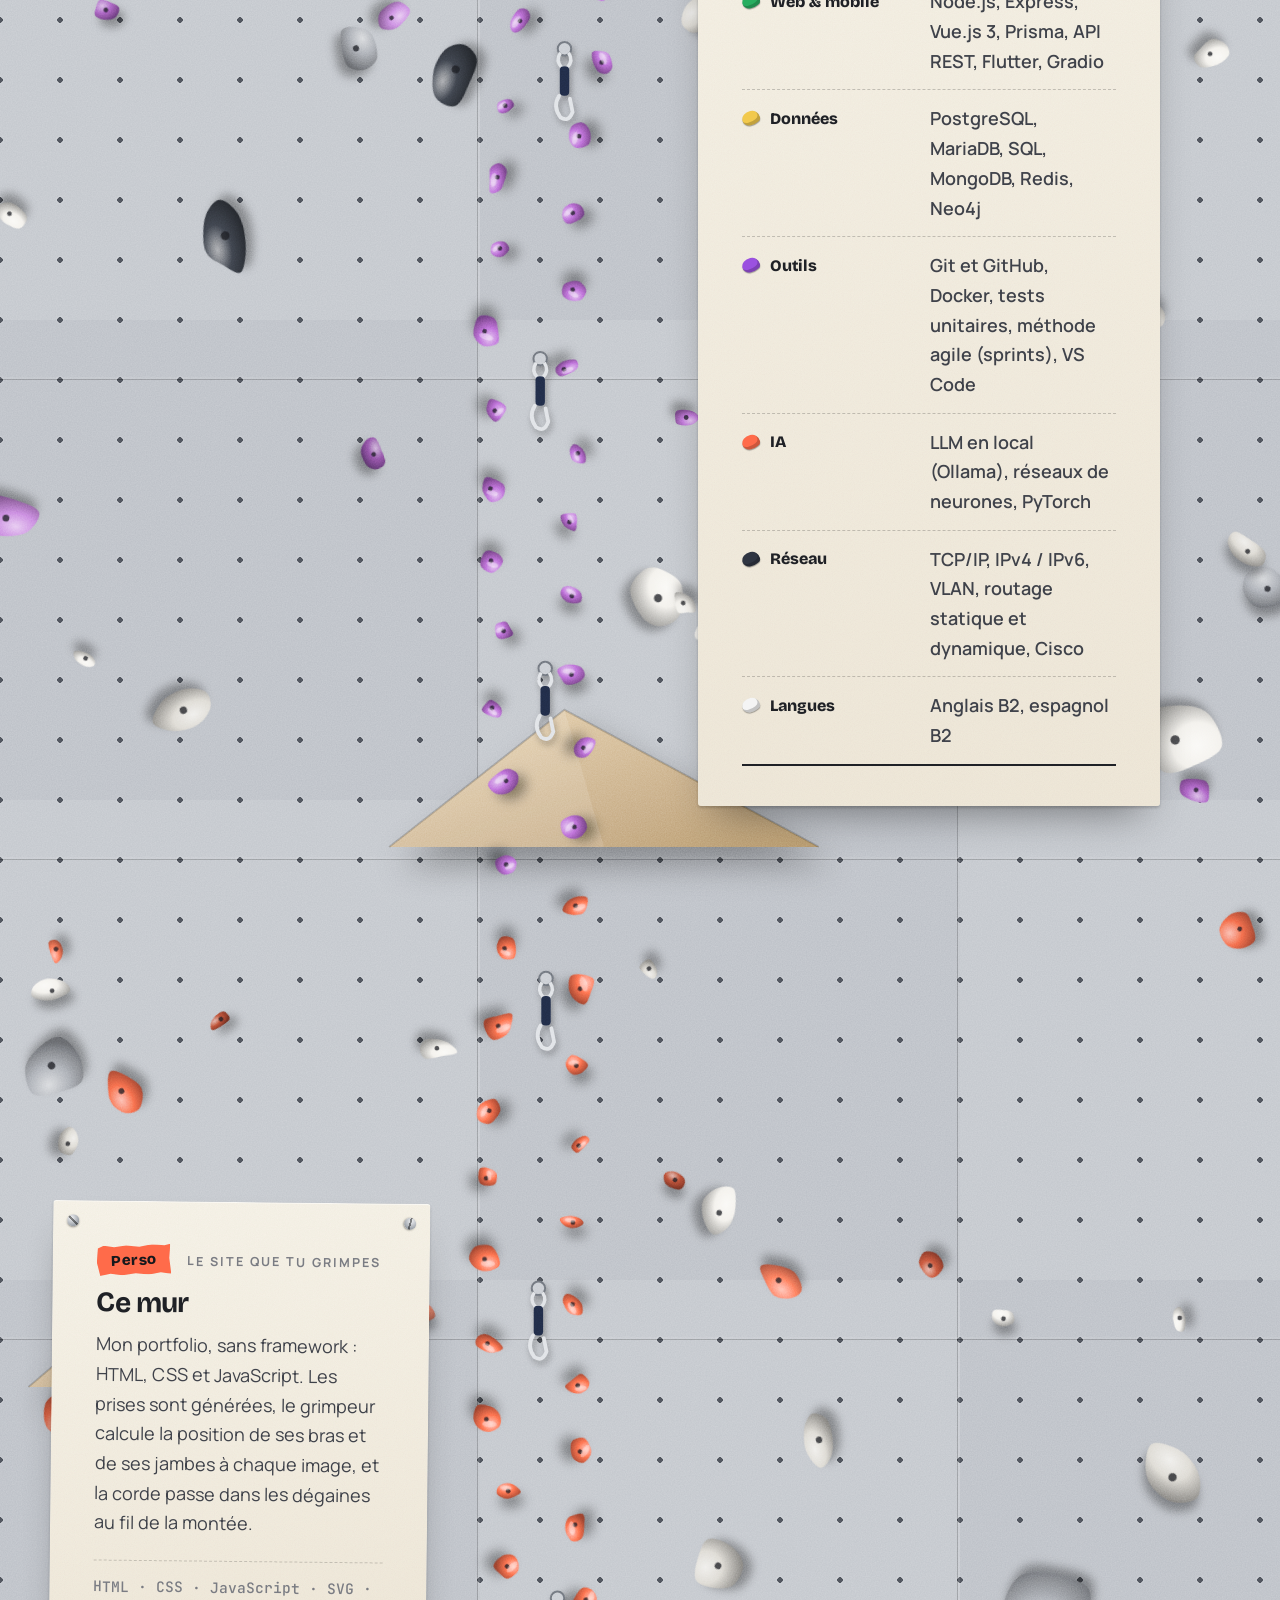
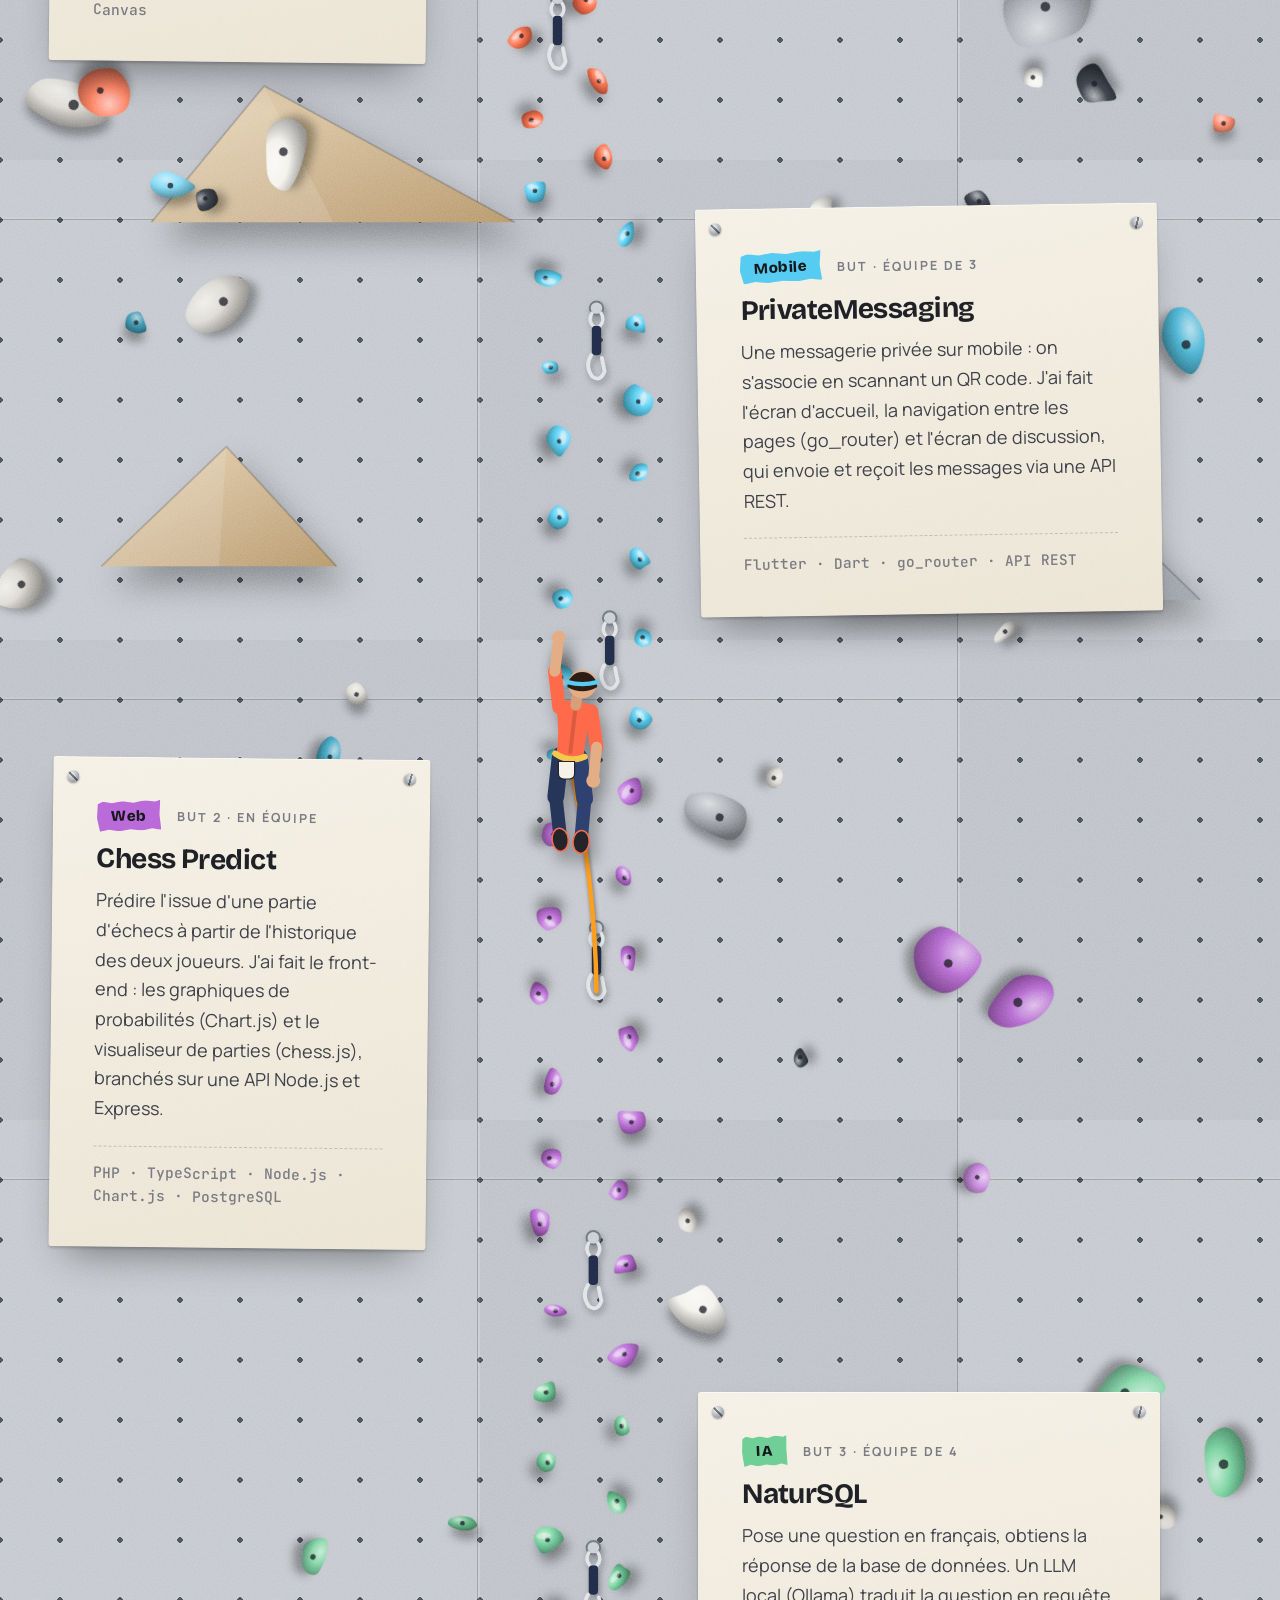
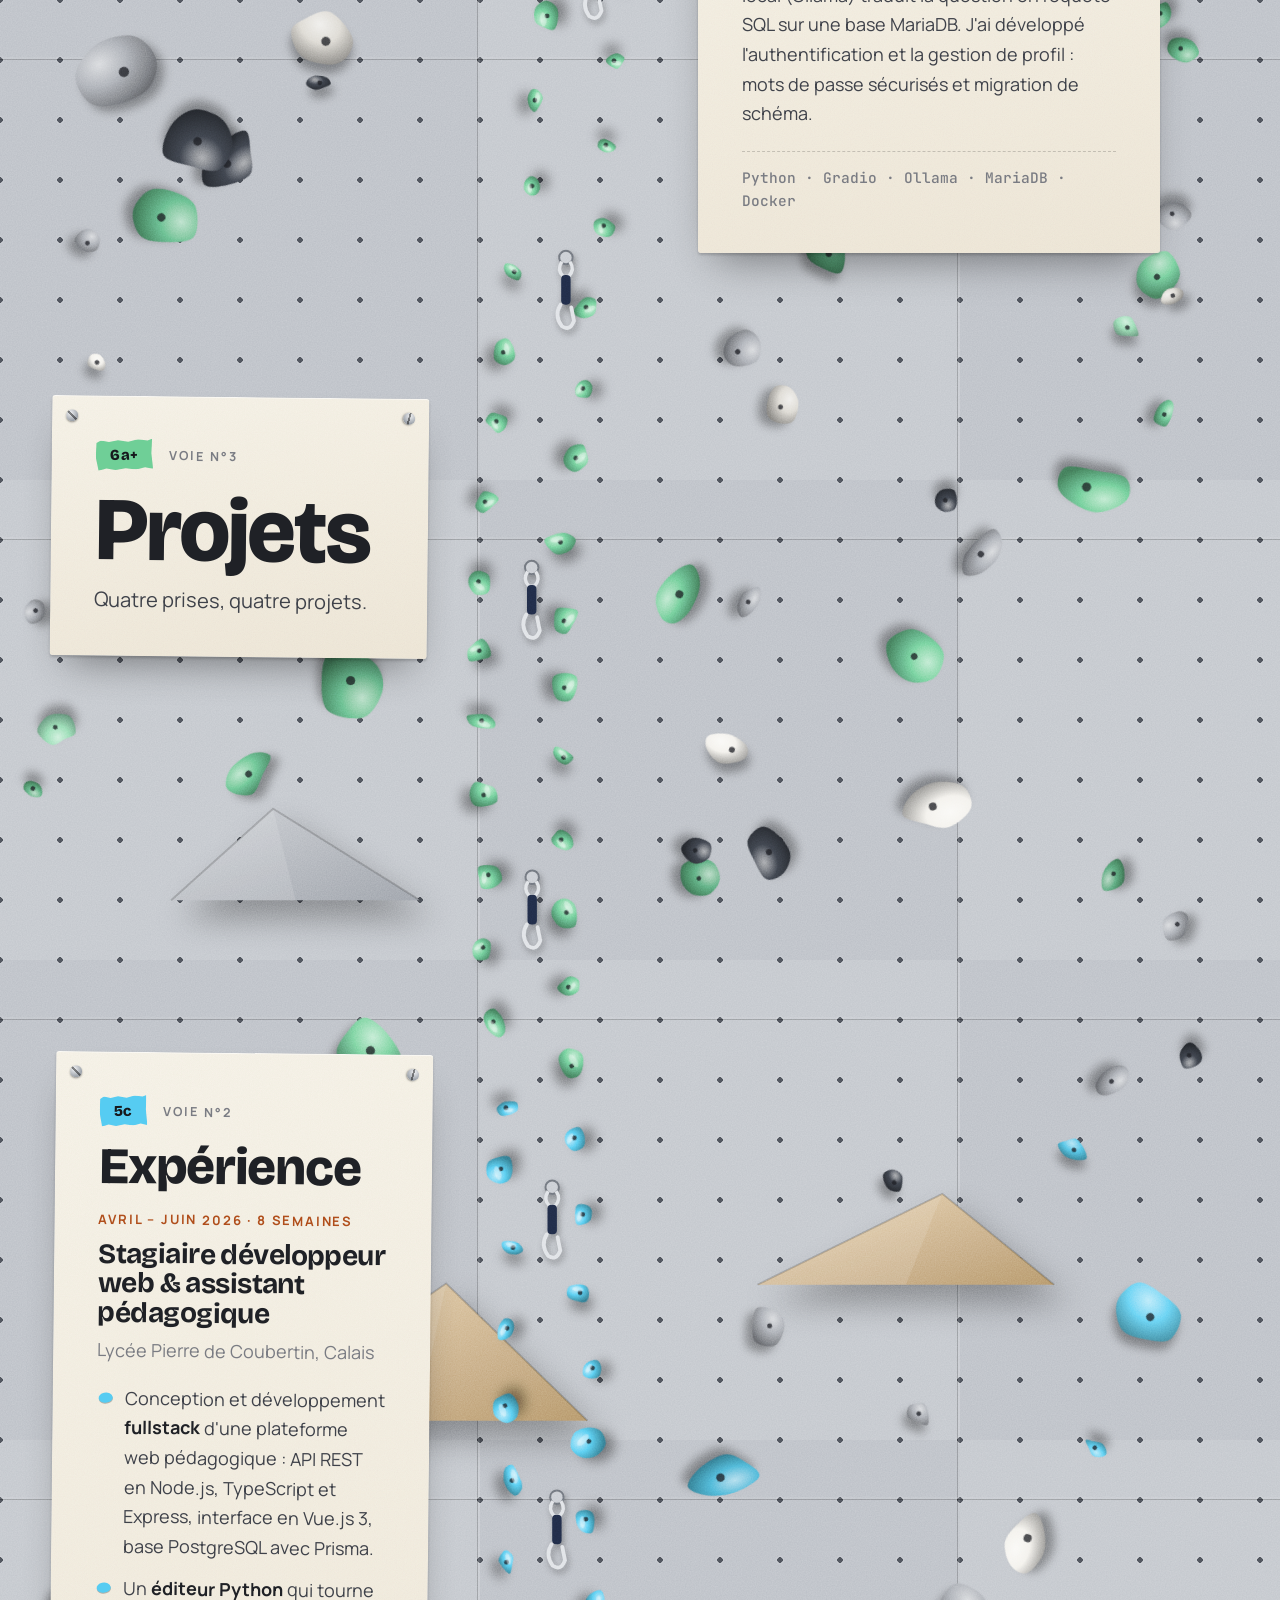
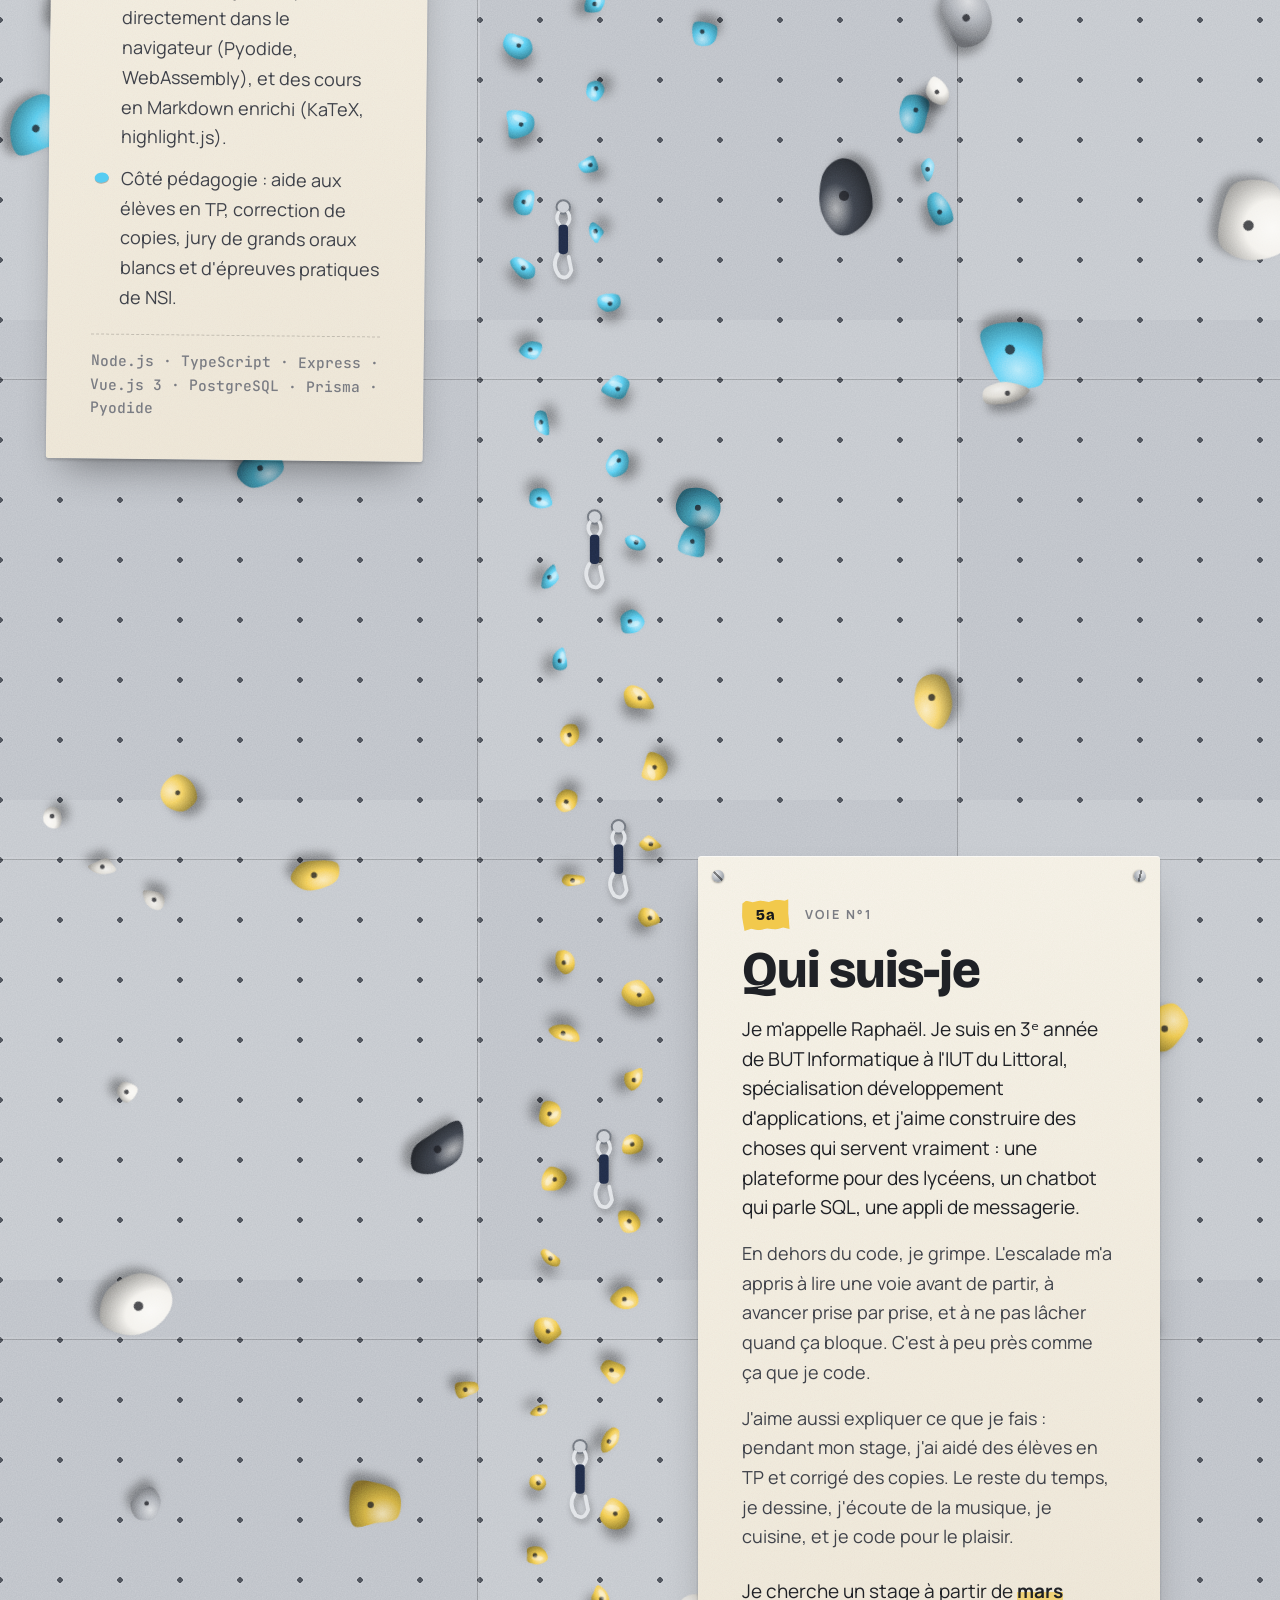
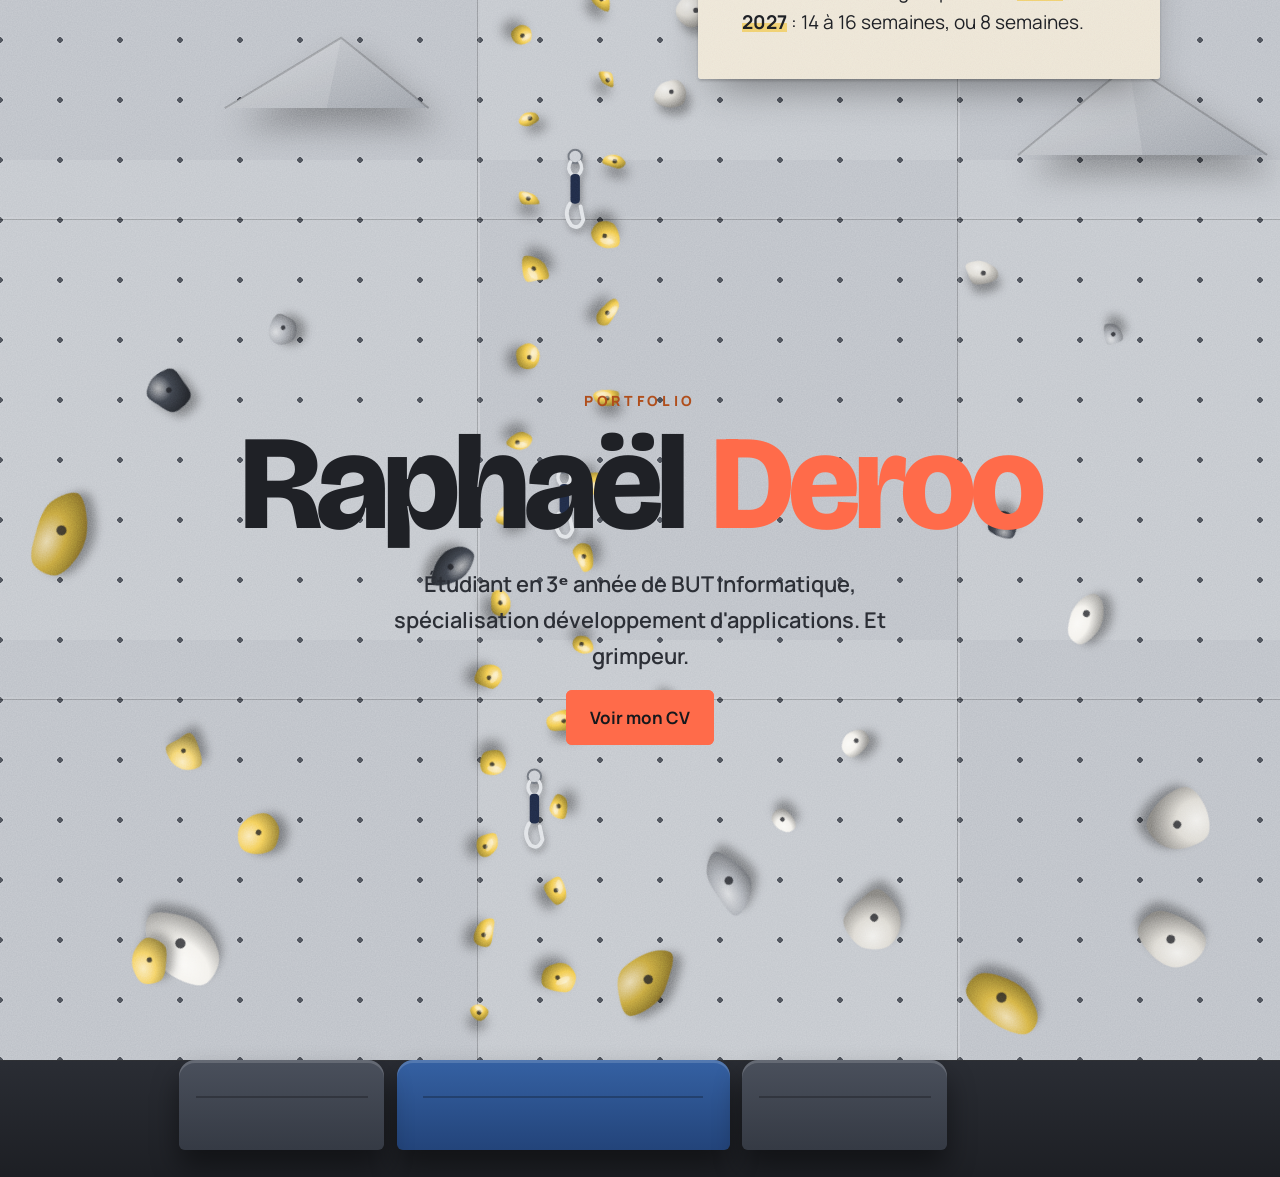
==== commit 929f0325: "Bouton « Lâcher prise » au sommet : chute, impact sur le tapis, il se relève Co-Authored-By: Claude " ====
--- a/index.html
+++ b/index.html
@@ -22,164 +22,172 @@
 </head>
 <body>
 
-<a class="skip" href="#sommet">Aller directement au sommet (contact)</a>
+  <a class="skip" href="#sommet">Aller directement au sommet (contact)</a>
 
-<!-- Dégradés partagés des prises -->
-<svg width="0" height="0" style="position:absolute" aria-hidden="true">
-  <defs id="hold-defs"></defs>
-</svg>
+  <!-- Dégradés partagés des prises -->
+  <svg width="0" height="0" style="position:absolute" aria-hidden="true">
+    <defs id="hold-defs"></defs>
+  </svg>
 
-<div class="wall" id="wall" aria-hidden="true">
-  <div class="wall-holds" id="holds"></div>
-</div>
+  <div class="wall" id="wall" aria-hidden="true">
+    <div class="wall-holds" id="holds"></div>
+  </div>
 
-<!-- Calque fixe : grimpeur, corde, magnésie, lumière -->
-<div class="light" id="light" aria-hidden="true"></div>
-<svg class="stage" id="stage" aria-hidden="true">
-  <path id="rope" class="rope" d=""></path>
-  <g id="climber" class="climber"></g>
-</svg>
-<canvas class="chalk" id="chalk" aria-hidden="true"></canvas>
+  <!-- Calque fixe : grimpeur, corde, magnésie, lumière -->
+  <div class="light" id="light" aria-hidden="true"></div>
+  <svg class="stage" id="stage" aria-hidden="true">
+    <path id="rope" class="rope" d=""></path>
+    <g id="climber" class="climber"></g>
+  </svg>
+  <canvas class="chalk" id="chalk" aria-hidden="true"></canvas>
 
-<!-- Altimètre / topo -->
-<nav class="topo" id="topo" aria-label="Sections du mur">
-  <a class="cv-link" href="cv.html">Mon CV</a>
-  <div class="alt"><span class="alt-num" id="altNum">0,0</span><span class="alt-unit">m</span></div>
-  <ol class="rail" id="rail">
-    <li><a href="#sommet" data-target="sommet"><b>6c</b><span>Sommet</span></a></li>
-    <li><a href="#competences" data-target="competences"><b>6b</b><span>Compétences</span></a></li>
-    <li><a href="#projets" data-target="projets"><b>6a+</b><span>Projets</span></a></li>
-    <li><a href="#experience" data-target="experience"><b>5c</b><span>Expérience</span></a></li>
-    <li><a href="#qui" data-target="qui"><b>5a</b><span>Qui suis-je</span></a></li>
-    <li><a href="#depart" data-target="depart"><b>4</b><span>Départ</span></a></li>
-  </ol>
-  <div class="rail-track" aria-hidden="true"><div class="rail-fill" id="railFill"></div></div>
-</nav>
+  <!-- Altimètre / topo -->
+  <nav class="topo" id="topo" aria-label="Sections du mur">
+    <a class="cv-link" href="cv.html">Mon CV</a>
+    <div class="alt">
+      <span class="alt-num" id="altNum">0,0</span>
+      <span class="alt-unit">m</span>
+    </div>
+    <ol class="rail" id="rail">
+      <li><a href="#sommet" data-target="sommet"><b>6c</b><span>Sommet</span></a></li>
+      <li><a href="#competences" data-target="competences"><b>6b</b><span>Compétences</span></a></li>
+      <li><a href="#projets" data-target="projets"><b>6a+</b><span>Projets</span></a></li>
+      <li><a href="#experience" data-target="experience"><b>5c</b><span>Expérience</span></a></li>
+      <li><a href="#qui" data-target="qui"><b>5a</b><span>Qui suis-je</span></a></li>
+      <li><a href="#depart" data-target="depart"><b>4</b><span>Départ</span></a></li>
+    </ol>
+    <div class="rail-track" aria-hidden="true">
+      <div class="rail-fill" id="railFill"></div>
+    </div>
+  </nav>
 
-<!-- Le contenu est écrit du sol vers le sommet : la colonne est inversée à l'affichage.
-     Chaque fiche est une fiche de voie vissée au mur, avec son scotch de couleur et sa cotation. -->
-<main class="route" id="route">
+  <!-- Le contenu est écrit du sol vers le sommet : la colonne est inversée à l'affichage.
+       Chaque fiche est une fiche de voie vissée au mur, avec son scotch de couleur et sa cotation. -->
+  <main class="route" id="route">
 
-  <section class="pitch pitch-start" id="depart" data-grade="4">
-    <div class="ground" aria-hidden="true">
-      <div class="pad pad-a"></div><div class="pad pad-b"></div><div class="pad pad-c"></div>
-    </div>
-    <div class="hero">
-      <p class="hero-kicker">Portfolio</p>
-      <h1 class="hero-title"><span>Raphaël</span><span>Deroo</span></h1>
-      <p class="hero-sub">Étudiant en 3ᵉ année de BUT Informatique, spécialisation développement d'applications. Et grimpeur.</p>
-      <p class="hero-cta"><a class="btn btn-main" href="cv.html">Voir mon CV</a></p>
-      <p class="hero-hint" id="hint">
-        <span class="hint-arrow" aria-hidden="true"></span>
-        <span>Scrolle <strong>vers le haut</strong> pour grimper</span>
-      </p>
-    </div>
-  </section>
+    <section class="pitch pitch-start" id="depart" data-grade="4">
+      <div class="ground" aria-hidden="true">
+        <div class="pad pad-a"></div>
+        <div class="pad pad-b"></div>
+        <div class="pad pad-c"></div>
+      </div>
+      <div class="hero">
+        <p class="hero-kicker">Portfolio</p>
+        <h1 class="hero-title"><span>Raphaël</span><span>Deroo</span></h1>
+        <p class="hero-sub">Étudiant en 3ᵉ année de BUT Informatique, spécialisation développement d'applications. Et grimpeur.</p>
+        <p class="hero-cta"><a class="btn btn-main" href="cv.html">Voir mon CV</a></p>
+        <p class="hero-hint" id="hint">
+          <span class="hint-arrow" aria-hidden="true"></span>
+          <span>Scrolle <strong>vers le haut</strong> pour grimper</span>
+        </p>
+      </div>
+    </section>
 
-  <section class="pitch" id="qui" data-grade="5a">
-    <article class="topo-card side-r reveal" style="--tag:#f2c94c">
-      <header class="card-head"><span class="tape">5a</span><span class="card-route">Voie n°1</span></header>
-      <h2>Qui suis-je</h2>
-      <p class="lead">Je m'appelle Raphaël. Je suis en 3ᵉ année de BUT Informatique à l'IUT du Littoral, spécialisation développement d'applications, et j'aime construire des choses qui servent vraiment&nbsp;: une plateforme pour des lycéens, un chatbot qui parle SQL, une appli de messagerie.</p>
-      <p>En dehors du code, je grimpe. L'escalade m'a appris à lire une voie avant de partir, à avancer prise par prise, et à ne pas lâcher quand ça bloque. C'est à peu près comme ça que je code.</p>
-      <p>J'aime aussi expliquer ce que je fais&nbsp;: pendant mon stage, j'ai aidé des élèves en TP et corrigé des copies. Le reste du temps, je dessine, j'écoute de la musique, je cuisine, et je code pour le plaisir.</p>
-      <p class="note">Je cherche un stage à partir de <strong>mars 2027</strong>&nbsp;: 14 à 16 semaines, ou 8 semaines.</p>
-    </article>
-  </section>
+    <section class="pitch" id="qui" data-grade="5a">
+      <article class="topo-card side-r reveal" style="--tag:#f2c94c">
+        <header class="card-head"><span class="tape">5a</span><span class="card-route">Voie n°1</span></header>
+        <h2>Qui suis-je</h2>
+        <p class="lead">Je m'appelle Raphaël. Je suis en 3ᵉ année de BUT Informatique à l'IUT du Littoral, spécialisation développement d'applications, et j'aime construire des choses qui servent vraiment&nbsp;: une plateforme pour des lycéens, un chatbot qui parle SQL, une appli de messagerie.</p>
+        <p>En dehors du code, je grimpe. L'escalade m'a appris à lire une voie avant de partir, à avancer prise par prise, et à ne pas lâcher quand ça bloque. C'est à peu près comme ça que je code.</p>
+        <p>J'aime aussi expliquer ce que je fais&nbsp;: pendant mon stage, j'ai aidé des élèves en TP et corrigé des copies. Le reste du temps, je dessine, j'écoute de la musique, je cuisine, et je code pour le plaisir.</p>
+        <p class="note">Je cherche un stage à partir de <strong>mars 2027</strong>&nbsp;: 14 à 16 semaines, ou 8 semaines.</p>
+      </article>
+    </section>
 
-  <section class="pitch" id="experience" data-grade="5c">
-    <article class="topo-card side-l reveal" style="--tag:#56ccf2">
-      <header class="card-head"><span class="tape">5c</span><span class="card-route">Voie n°2</span></header>
-      <h2>Expérience</h2>
-      <p class="xp-when">Avril – juin 2026 · 8 semaines</p>
-      <h3>Stagiaire développeur web &amp; assistant pédagogique</h3>
-      <p class="xp-where">Lycée Pierre de Coubertin, Calais</p>
-      <ul class="ticks">
-        <li>Conception et développement <strong>fullstack</strong> d'une plateforme web pédagogique&nbsp;: API REST en Node.js, TypeScript et Express, interface en Vue.js 3, base PostgreSQL avec Prisma.</li>
-        <li>Un <strong>éditeur Python</strong> qui tourne directement dans le navigateur (Pyodide, WebAssembly), et des cours en Markdown enrichi (KaTeX, highlight.js).</li>
-        <li>Côté pédagogie&nbsp;: aide aux élèves en TP, correction de copies, jury de grands oraux blancs et d'épreuves pratiques de NSI.</li>
-      </ul>
-      <p class="stack">Node.js · TypeScript · Express · Vue.js 3 · PostgreSQL · Prisma · Pyodide</p>
-    </article>
-  </section>
+    <section class="pitch" id="experience" data-grade="5c">
+      <article class="topo-card side-l reveal" style="--tag:#56ccf2">
+        <header class="card-head"><span class="tape">5c</span><span class="card-route">Voie n°2</span></header>
+        <h2>Expérience</h2>
+        <p class="xp-when">Avril – juin 2026 · 8 semaines</p>
+        <h3>Stagiaire développeur web &amp; assistant pédagogique</h3>
+        <p class="xp-where">Lycée Pierre de Coubertin, Calais</p>
+        <ul class="ticks">
+          <li>Conception et développement <strong>fullstack</strong> d'une plateforme web pédagogique&nbsp;: API REST en Node.js, TypeScript et Express, interface en Vue.js 3, base PostgreSQL avec Prisma.</li>
+          <li>Un <strong>éditeur Python</strong> qui tourne directement dans le navigateur (Pyodide, WebAssembly), et des cours en Markdown enrichi (KaTeX, highlight.js).</li>
+          <li>Côté pédagogie&nbsp;: aide aux élèves en TP, correction de copies, jury de grands oraux blancs et d'épreuves pratiques de NSI.</li>
+        </ul>
+        <p class="stack">Node.js · TypeScript · Express · Vue.js 3 · PostgreSQL · Prisma · Pyodide</p>
+      </article>
+    </section>
 
-  <section class="pitch pitch-tall" id="projets" data-grade="6a+">
-    <header class="topo-card pitch-title side-l reveal" style="--tag:#6fcf97">
-      <header class="card-head"><span class="tape">6a+</span><span class="card-route">Voie n°3</span></header>
-      <h2>Projets</h2>
-      <p>Quatre prises, quatre projets.</p>
-    </header>
+    <section class="pitch pitch-tall" id="projets" data-grade="6a+">
+      <header class="topo-card pitch-title side-l reveal" style="--tag:#6fcf97">
+        <header class="card-head"><span class="tape">6a+</span><span class="card-route">Voie n°3</span></header>
+        <h2>Projets</h2>
+        <p>Quatre prises, quatre projets.</p>
+      </header>
 
-    <article class="topo-card proj side-r reveal" style="--tag:#6fcf97">
-      <header class="card-head"><span class="tape">IA</span><span class="card-route">BUT 3 · équipe de 4</span></header>
-      <h3>NaturSQL</h3>
-      <p>Pose une question en français, obtiens la réponse de la base de données. Un LLM local (Ollama) traduit la question en requête SQL sur une base MariaDB. J'ai développé l'authentification et la gestion de profil&nbsp;: mots de passe sécurisés et migration de schéma.</p>
-      <p class="stack">Python · Gradio · Ollama · MariaDB · Docker</p>
-    </article>
+      <article class="topo-card proj side-r reveal" style="--tag:#6fcf97">
+        <header class="card-head"><span class="tape">IA</span><span class="card-route">BUT 3 · équipe de 4</span></header>
+        <h3>NaturSQL</h3>
+        <p>Pose une question en français, obtiens la réponse de la base de données. Un LLM local (Ollama) traduit la question en requête SQL sur une base MariaDB. J'ai développé l'authentification et la gestion de profil&nbsp;: mots de passe sécurisés et migration de schéma.</p>
+        <p class="stack">Python · Gradio · Ollama · MariaDB · Docker</p>
+      </article>
 
-    <article class="topo-card proj side-l reveal" style="--tag:#bb6bd9">
-      <header class="card-head"><span class="tape">Web</span><span class="card-route">BUT 2 · en équipe</span></header>
-      <h3>Chess Predict</h3>
-      <p>Prédire l'issue d'une partie d'échecs à partir de l'historique des deux joueurs. J'ai fait le front-end&nbsp;: les graphiques de probabilités (Chart.js) et le visualiseur de parties (chess.js), branchés sur une API Node.js et Express.</p>
-      <p class="stack">PHP · TypeScript · Node.js · Chart.js · PostgreSQL</p>
-    </article>
+      <article class="topo-card proj side-l reveal" style="--tag:#bb6bd9">
+        <header class="card-head"><span class="tape">Web</span><span class="card-route">BUT 2 · en équipe</span></header>
+        <h3>Chess Predict</h3>
+        <p>Prédire l'issue d'une partie d'échecs à partir de l'historique des deux joueurs. J'ai fait le front-end&nbsp;: les graphiques de probabilités (Chart.js) et le visualiseur de parties (chess.js), branchés sur une API Node.js et Express.</p>
+        <p class="stack">PHP · TypeScript · Node.js · Chart.js · PostgreSQL</p>
+      </article>
 
-    <article class="topo-card proj side-r reveal" style="--tag:#56ccf2">
-      <header class="card-head"><span class="tape">Mobile</span><span class="card-route">BUT · équipe de 3</span></header>
-      <h3>PrivateMessaging</h3>
-      <p>Une messagerie privée sur mobile&nbsp;: on s'associe en scannant un QR code. J'ai fait l'écran d'accueil, la navigation entre les pages (go_router) et l'écran de discussion, qui envoie et reçoit les messages via une API REST.</p>
-      <p class="stack">Flutter · Dart · go_router · API REST</p>
-    </article>
+      <article class="topo-card proj side-r reveal" style="--tag:#56ccf2">
+        <header class="card-head"><span class="tape">Mobile</span><span class="card-route">BUT · équipe de 3</span></header>
+        <h3>PrivateMessaging</h3>
+        <p>Une messagerie privée sur mobile&nbsp;: on s'associe en scannant un QR code. J'ai fait l'écran d'accueil, la navigation entre les pages (go_router) et l'écran de discussion, qui envoie et reçoit les messages via une API REST.</p>
+        <p class="stack">Flutter · Dart · go_router · API REST</p>
+      </article>
 
-    <article class="topo-card proj side-l reveal" style="--tag:#ff6b4a">
-      <header class="card-head"><span class="tape">Perso</span><span class="card-route">Le site que tu grimpes</span></header>
-      <h3>Ce mur</h3>
-      <p>Mon portfolio, sans framework&nbsp;: HTML, CSS et JavaScript. Les prises sont générées, le grimpeur calcule la position de ses bras et de ses jambes à chaque image, et la corde passe dans les dégaines au fil de la montée.</p>
-      <p class="stack">HTML · CSS · JavaScript · SVG · Canvas</p>
-    </article>
-  </section>
+      <article class="topo-card proj side-l reveal" style="--tag:#ff6b4a">
+        <header class="card-head"><span class="tape">Perso</span><span class="card-route">Le site que tu grimpes</span></header>
+        <h3>Ce mur</h3>
+        <p>Mon portfolio, sans framework&nbsp;: HTML, CSS et JavaScript. Les prises sont générées, le grimpeur calcule la position de ses bras et de ses jambes à chaque image, et la corde passe dans les dégaines au fil de la montée.</p>
+        <p class="stack">HTML · CSS · JavaScript · SVG · Canvas</p>
+      </article>
+    </section>
 
-  <section class="pitch" id="competences" data-grade="6b">
-    <article class="topo-card logbook side-r reveal" style="--tag:#bb6bd9">
-      <header class="card-head"><span class="tape">6b</span><span class="card-route">Voie n°4</span></header>
-      <h2>Compétences</h2>
-      <p class="logbook-intro">Mon carnet de voies&nbsp;: une couleur de prise par famille, comme en salle.</p>
-      <dl class="log">
-        <div class="log-row" style="--c:#2d9cdb"><dt>Langages</dt><dd>Python, TypeScript, JavaScript, Java, C, C++, F#, PHP, Dart, HTML / CSS</dd></div>
-        <div class="log-row" style="--c:#27ae60"><dt>Web &amp; mobile</dt><dd>Node.js, Express, Vue.js 3, Prisma, API REST, Flutter, Gradio</dd></div>
-        <div class="log-row" style="--c:#f2c94c"><dt>Données</dt><dd>PostgreSQL, MariaDB, SQL, MongoDB, Redis, Neo4j</dd></div>
-        <div class="log-row" style="--c:#9b51e0"><dt>Outils</dt><dd>Git et GitHub, Docker, tests unitaires, méthode agile (sprints), VS Code</dd></div>
-        <div class="log-row" style="--c:#ff6b4a"><dt>IA</dt><dd>LLM en local (Ollama), réseaux de neurones, PyTorch</dd></div>
-        <div class="log-row" style="--c:#2f3542"><dt>Réseau</dt><dd>TCP/IP, IPv4 / IPv6, VLAN, routage statique et dynamique, Cisco</dd></div>
-        <div class="log-row" style="--c:#f4f4f4"><dt>Langues</dt><dd>Anglais B2, espagnol B2</dd></div>
-      </dl>
-    </article>
-  </section>
+    <section class="pitch" id="competences" data-grade="6b">
+      <article class="topo-card logbook side-r reveal" style="--tag:#bb6bd9">
+        <header class="card-head"><span class="tape">6b</span><span class="card-route">Voie n°4</span></header>
+        <h2>Compétences</h2>
+        <p class="logbook-intro">Mon carnet de voies&nbsp;: une couleur de prise par famille, comme en salle.</p>
+        <dl class="log">
+          <div class="log-row" style="--c:#2d9cdb"><dt>Langages</dt><dd>Python, TypeScript, JavaScript, Java, C, C++, F#, PHP, Dart, HTML / CSS</dd></div>
+          <div class="log-row" style="--c:#27ae60"><dt>Web &amp; mobile</dt><dd>Node.js, Express, Vue.js 3, Prisma, API REST, Flutter, Gradio</dd></div>
+          <div class="log-row" style="--c:#f2c94c"><dt>Données</dt><dd>PostgreSQL, MariaDB, SQL, MongoDB, Redis, Neo4j</dd></div>
+          <div class="log-row" style="--c:#9b51e0"><dt>Outils</dt><dd>Git et GitHub, Docker, tests unitaires, méthode agile (sprints), VS Code</dd></div>
+          <div class="log-row" style="--c:#ff6b4a"><dt>IA</dt><dd>LLM en local (Ollama), réseaux de neurones, PyTorch</dd></div>
+          <div class="log-row" style="--c:#2f3542"><dt>Réseau</dt><dd>TCP/IP, IPv4 / IPv6, VLAN, routage statique et dynamique, Cisco</dd></div>
+          <div class="log-row" style="--c:#f4f4f4"><dt>Langues</dt><dd>Anglais B2, espagnol B2</dd></div>
+        </dl>
+      </article>
+    </section>
 
-  <section class="pitch pitch-top" id="sommet" data-grade="6c">
-    <div class="anchor" aria-hidden="true"><span></span><span></span></div>
-    <article class="topo-card summit side-r reveal" style="--tag:#ff6b4a">
-      <header class="card-head"><span class="tape">6c</span><span class="card-route">Sommet · 20 m</span></header>
-      <h2>Tu es au sommet&nbsp;!</h2>
-      <p class="lead">Merci d'avoir grimpé jusqu'ici. Si mon profil t'intéresse, pour un stage ou un projet, écris-moi.</p>
-      <div class="contacts">
-        <div class="contact">
-          <span class="contact-label">E-mail</span>
-          <a class="contact-value" href="mailto:derooraphael077@gmail.com">derooraphael077@gmail.com</a>
-          <button class="copy" type="button" data-copy="derooraphael077@gmail.com">Copier</button>
+    <section class="pitch pitch-top" id="sommet" data-grade="6c">
+      <div class="anchor" aria-hidden="true"><span></span><span></span></div>
+      <article class="topo-card summit side-r reveal" style="--tag:#ff6b4a">
+        <header class="card-head"><span class="tape">6c</span><span class="card-route">Sommet · 20 m</span></header>
+        <h2>Tu es au sommet&nbsp;!</h2>
+        <p class="lead">Merci d'avoir grimpé jusqu'ici. Si mon profil t'intéresse, pour un stage ou un projet, écris-moi.</p>
+        <div class="contacts">
+          <div class="contact">
+            <span class="contact-label">E-mail</span>
+            <a class="contact-value" href="mailto:derooraphael077@gmail.com">derooraphael077@gmail.com</a>
+            <button class="copy" type="button" data-copy="derooraphael077@gmail.com">Copier</button>
+          </div>
         </div>
-      </div>
-      <div class="actions">
-        <a class="btn btn-main" href="cv.html">Voir mon CV</a>
-        <a class="btn" href="https://github.com/raphaelderoo" target="_blank" rel="noopener">GitHub</a>
-        <a class="btn" href="https://www.linkedin.com/in/raphaelderoo-11b941341/" target="_blank" rel="noopener">LinkedIn</a>
+        <div class="actions">
+          <a class="btn btn-main" href="cv.html">Voir mon CV</a>
+          <a class="btn" href="https://github.com/raphaelderoo" target="_blank" rel="noopener">GitHub</a>
+          <a class="btn" href="https://www.linkedin.com/in/raphaelderoo-11b941341/" target="_blank" rel="noopener">LinkedIn</a>
+          <button class="btn btn-fall" type="button" id="drop">Lâcher prise</button>
         <button class="btn btn-ghost" type="button" id="descend">Redescendre ↓</button>
-      </div>
-    </article>
-  </section>
+        </div>
+      </article>
+    </section>
 
-</main>
+  </main>
 
-<script src="assets/js/mur.js"></script>
-</body>
+  <script src="assets/js/mur.js"></script>
+  </body>
 </html>
--- a/assets/css/mur.css
+++ b/assets/css/mur.css
@@ -263,6 +263,21 @@
 .btn-main { background: var(--accent); border-color: var(--accent); color: #16181c; }
 .btn-main:hover { background: #16181c; border-color: #16181c; color: #f8f4ea; }
 .btn-ghost { border-style: dashed; }
+.btn-fall { border-color: #c0392b; color: #c0392b; }
+.btn-fall:hover { background: #c0392b; border-color: #c0392b; color: #fff; }
+.btn-fall:disabled { opacity: .5; cursor: default; }
+
+/* la chute : secousse à l'impact, tapis qui s'écrase */
+html.falling { scroll-behavior: auto; }
+html.impact .wall, html.impact .route, html.impact .stage { animation: shake .5s cubic-bezier(.36,.07,.19,.97); }
+html.impact .pad-a { animation: squash .6s cubic-bezier(.3,1.5,.5,1); transform-origin: 50% 100%; }
+@keyframes shake {
+  10%, 90% { transform: translate3d(-2px, 1px, 0); }
+  20%, 80% { transform: translate3d(4px, -2px, 0); }
+  30%, 50%, 70% { transform: translate3d(-7px, 3px, 0); }
+  40%, 60% { transform: translate3d(7px, -3px, 0); }
+}
+@keyframes squash { 0% { transform: scaleY(1); } 20% { transform: scale(1.06, .62); } 55% { transform: scale(.98, 1.08); } 100% { transform: none; } }
 :focus-visible { outline: 3px solid #f2c94c; outline-offset: 3px; }
 
 /* Sommet : relais */
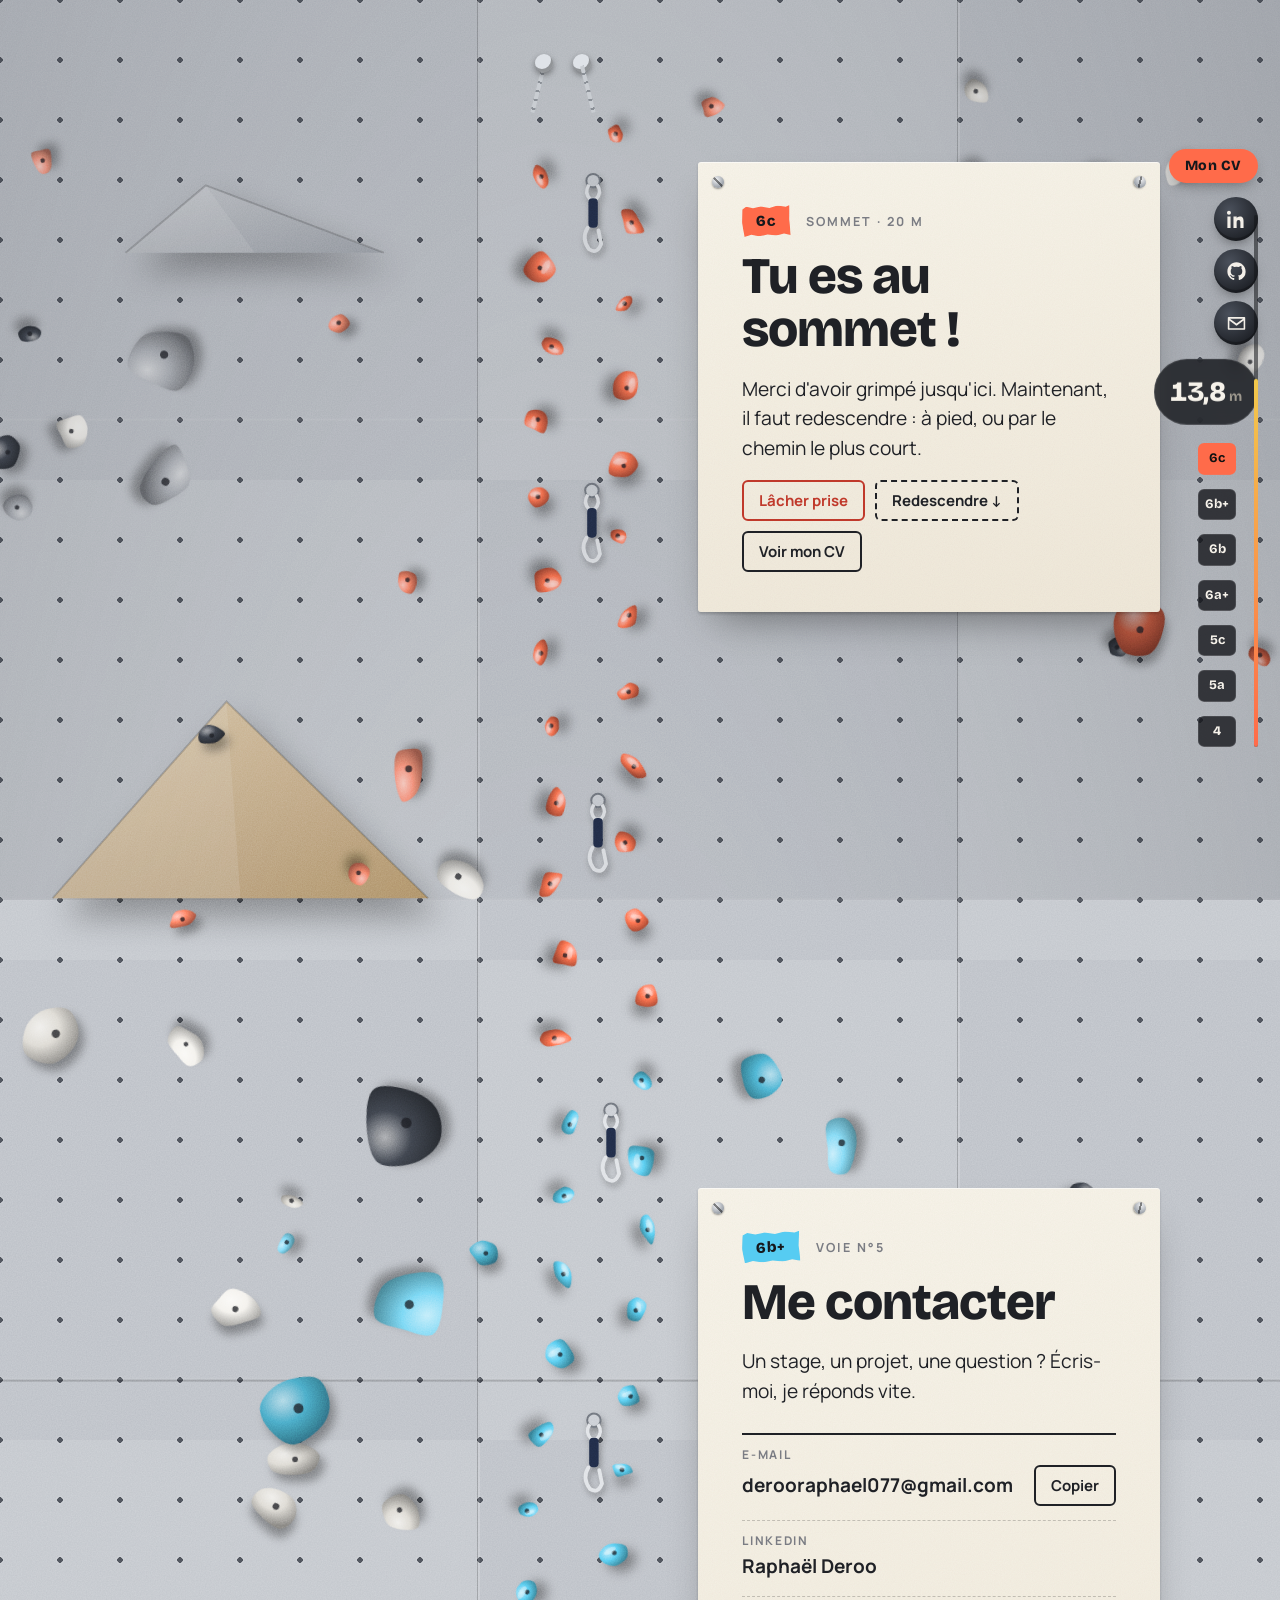
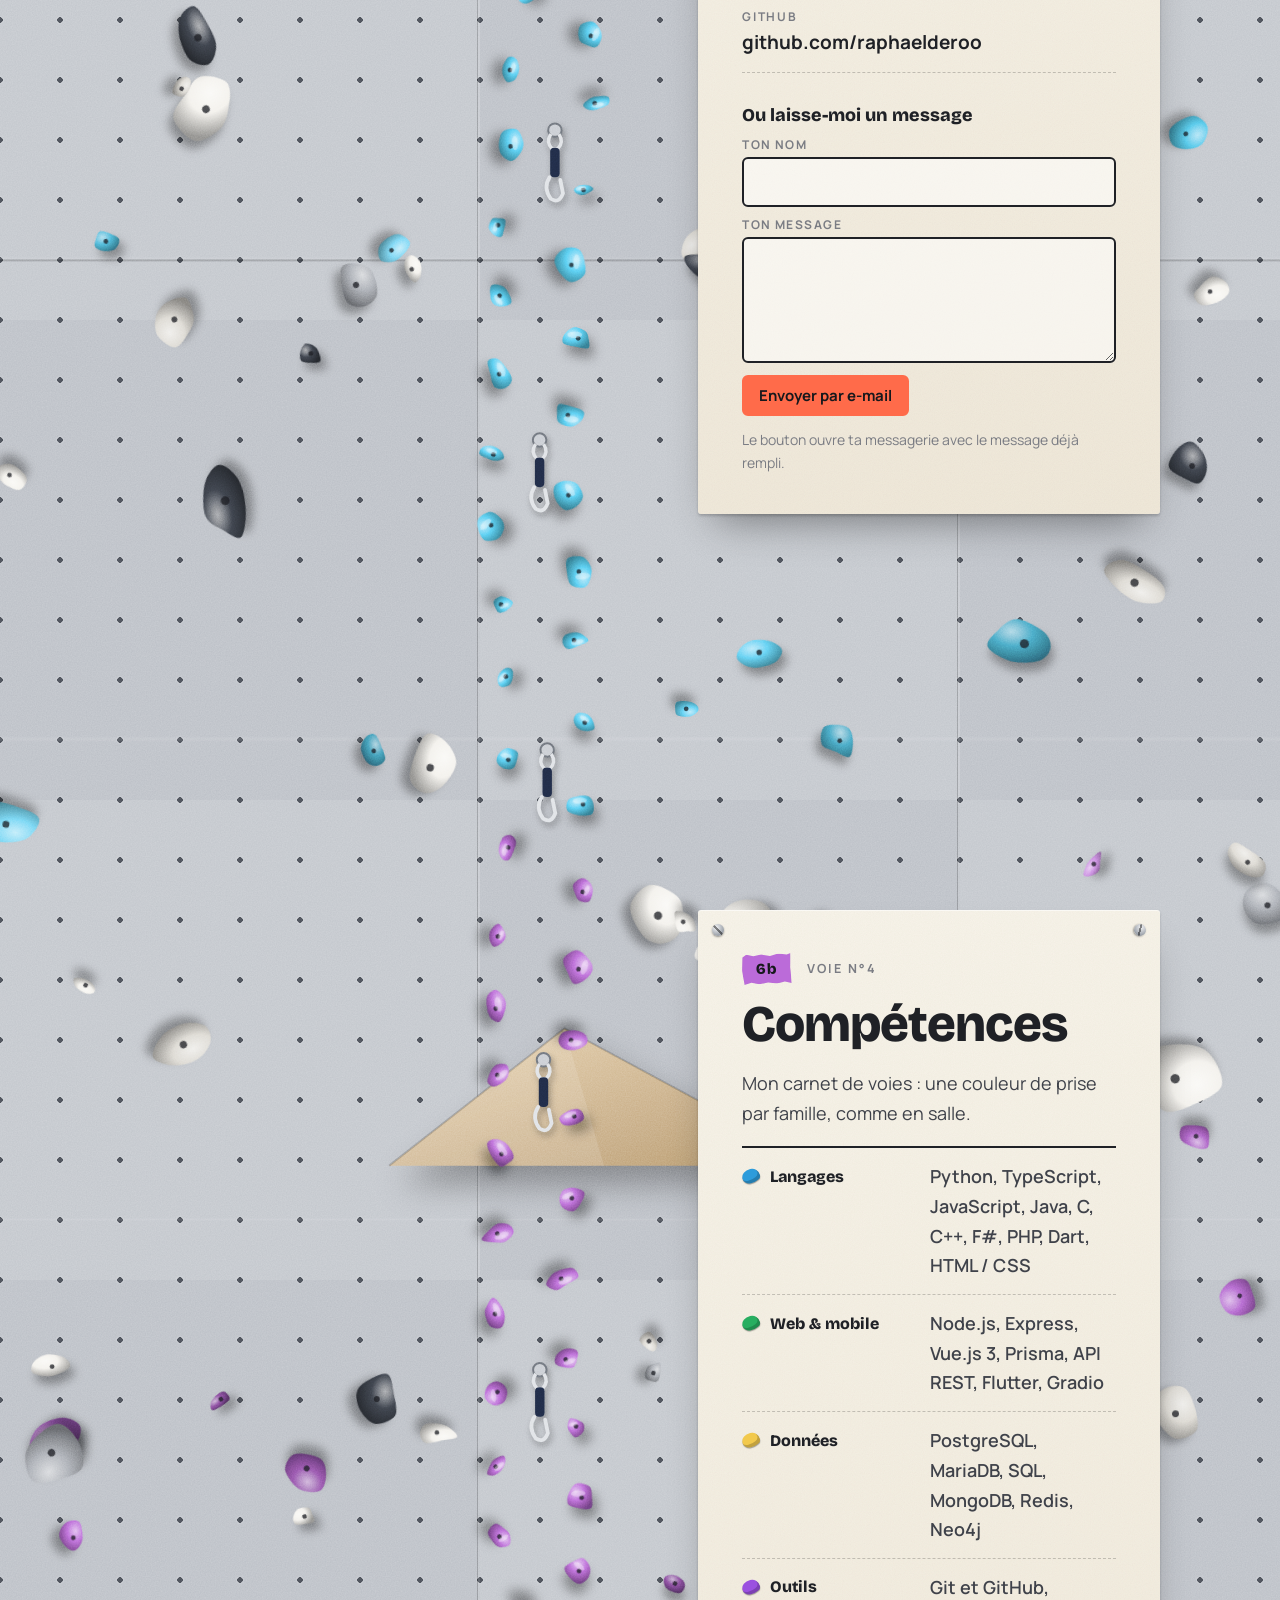
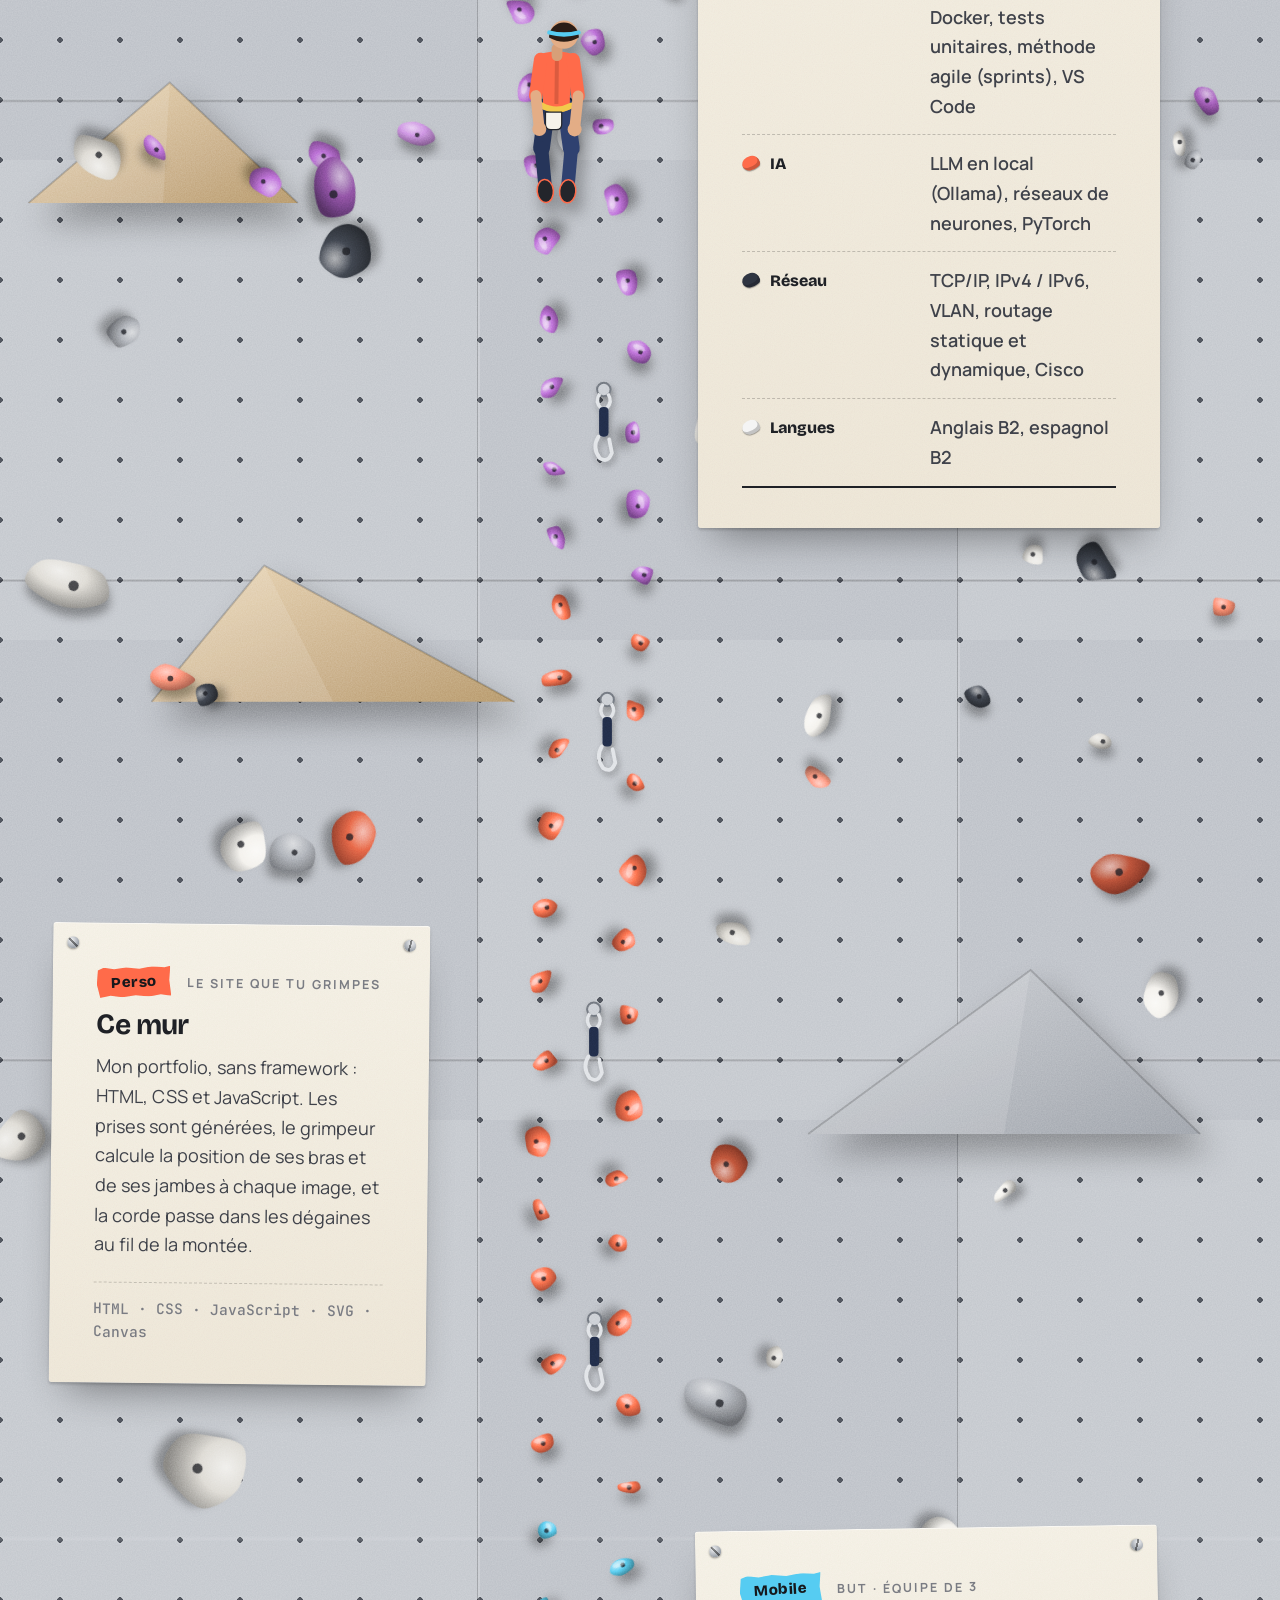
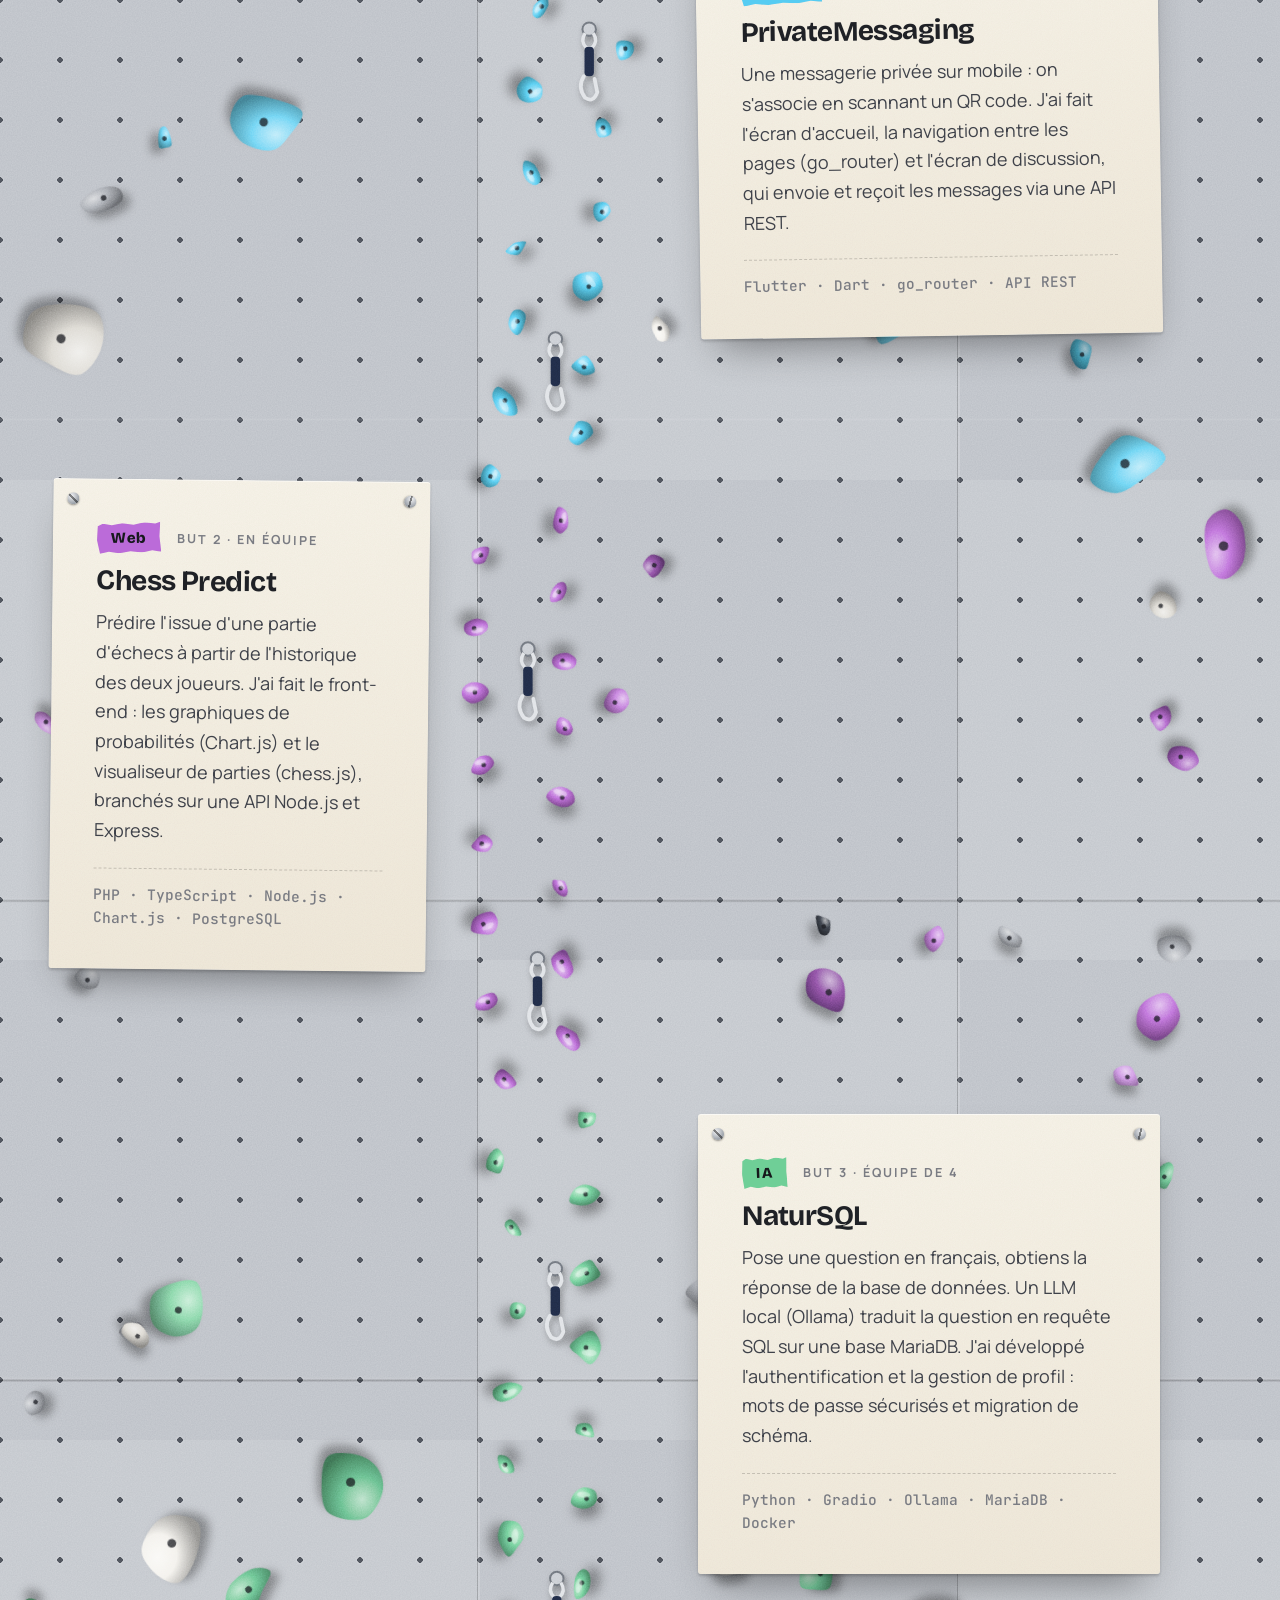
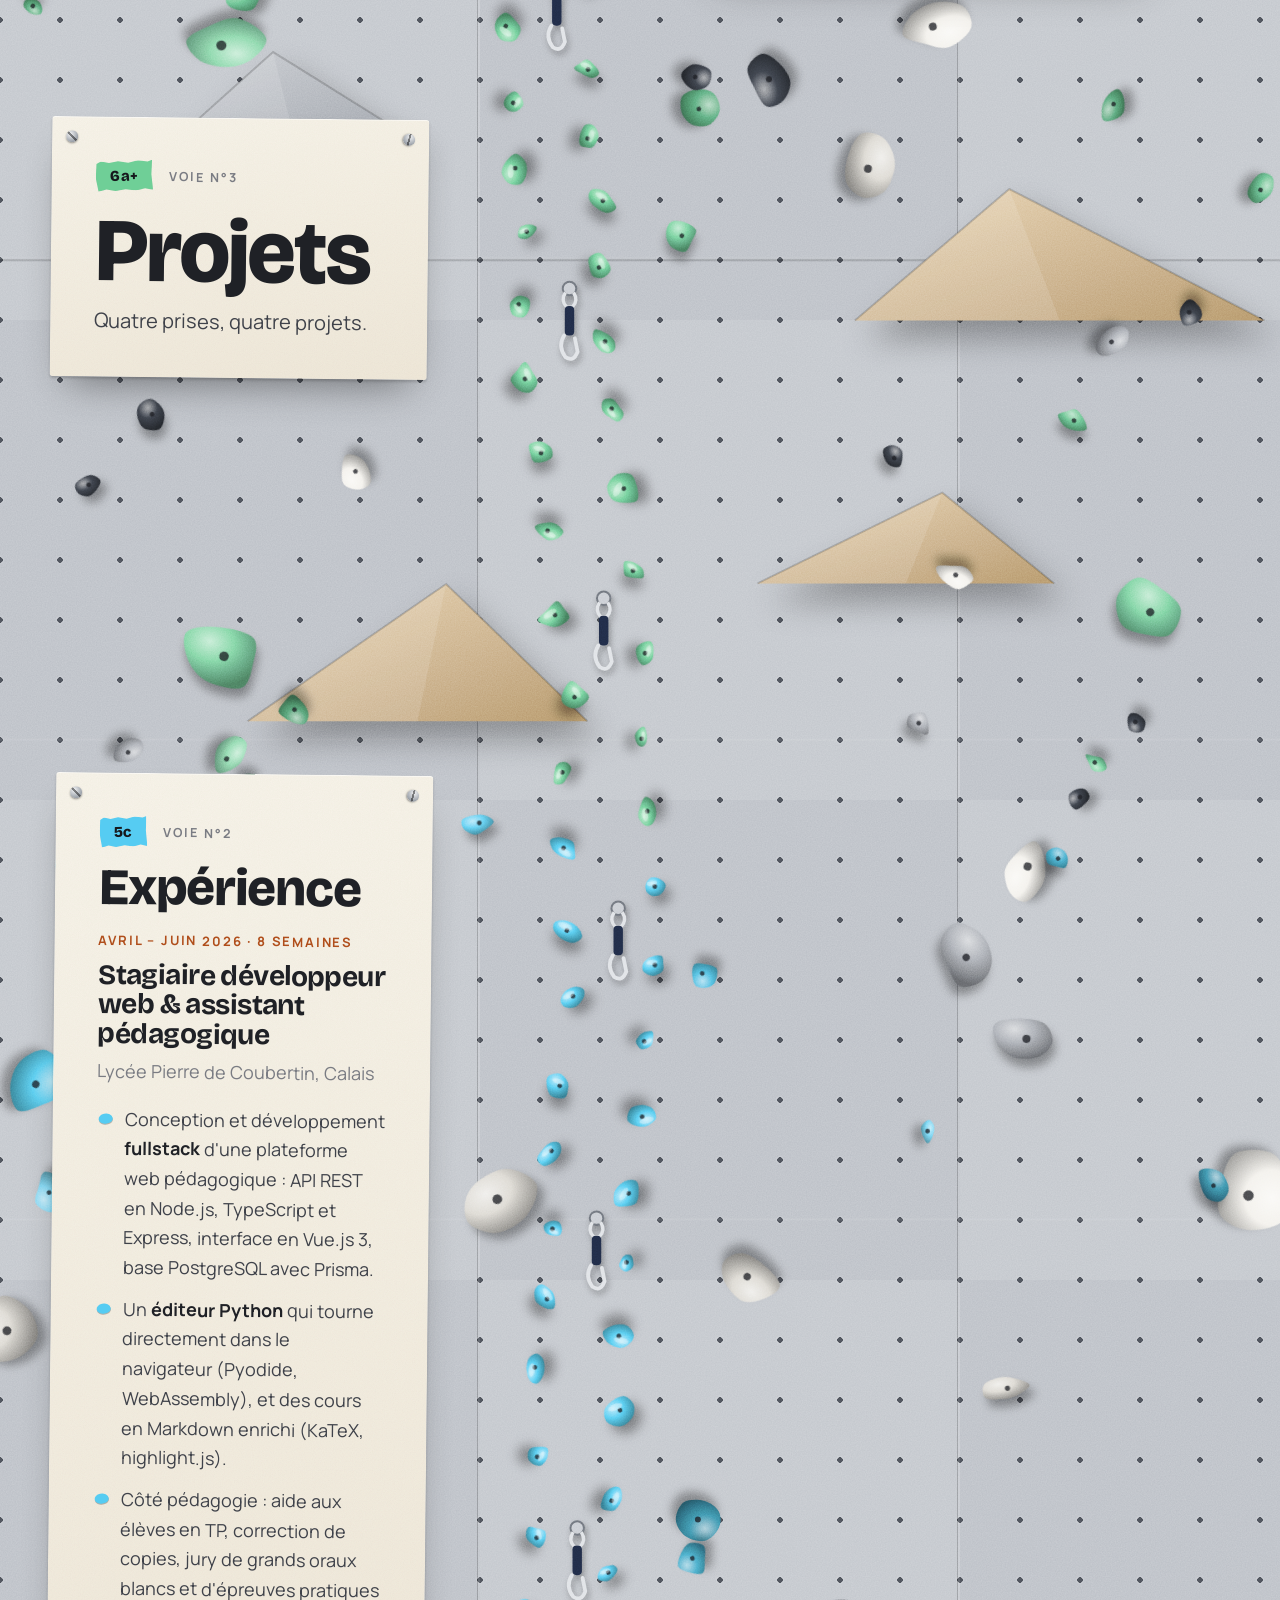
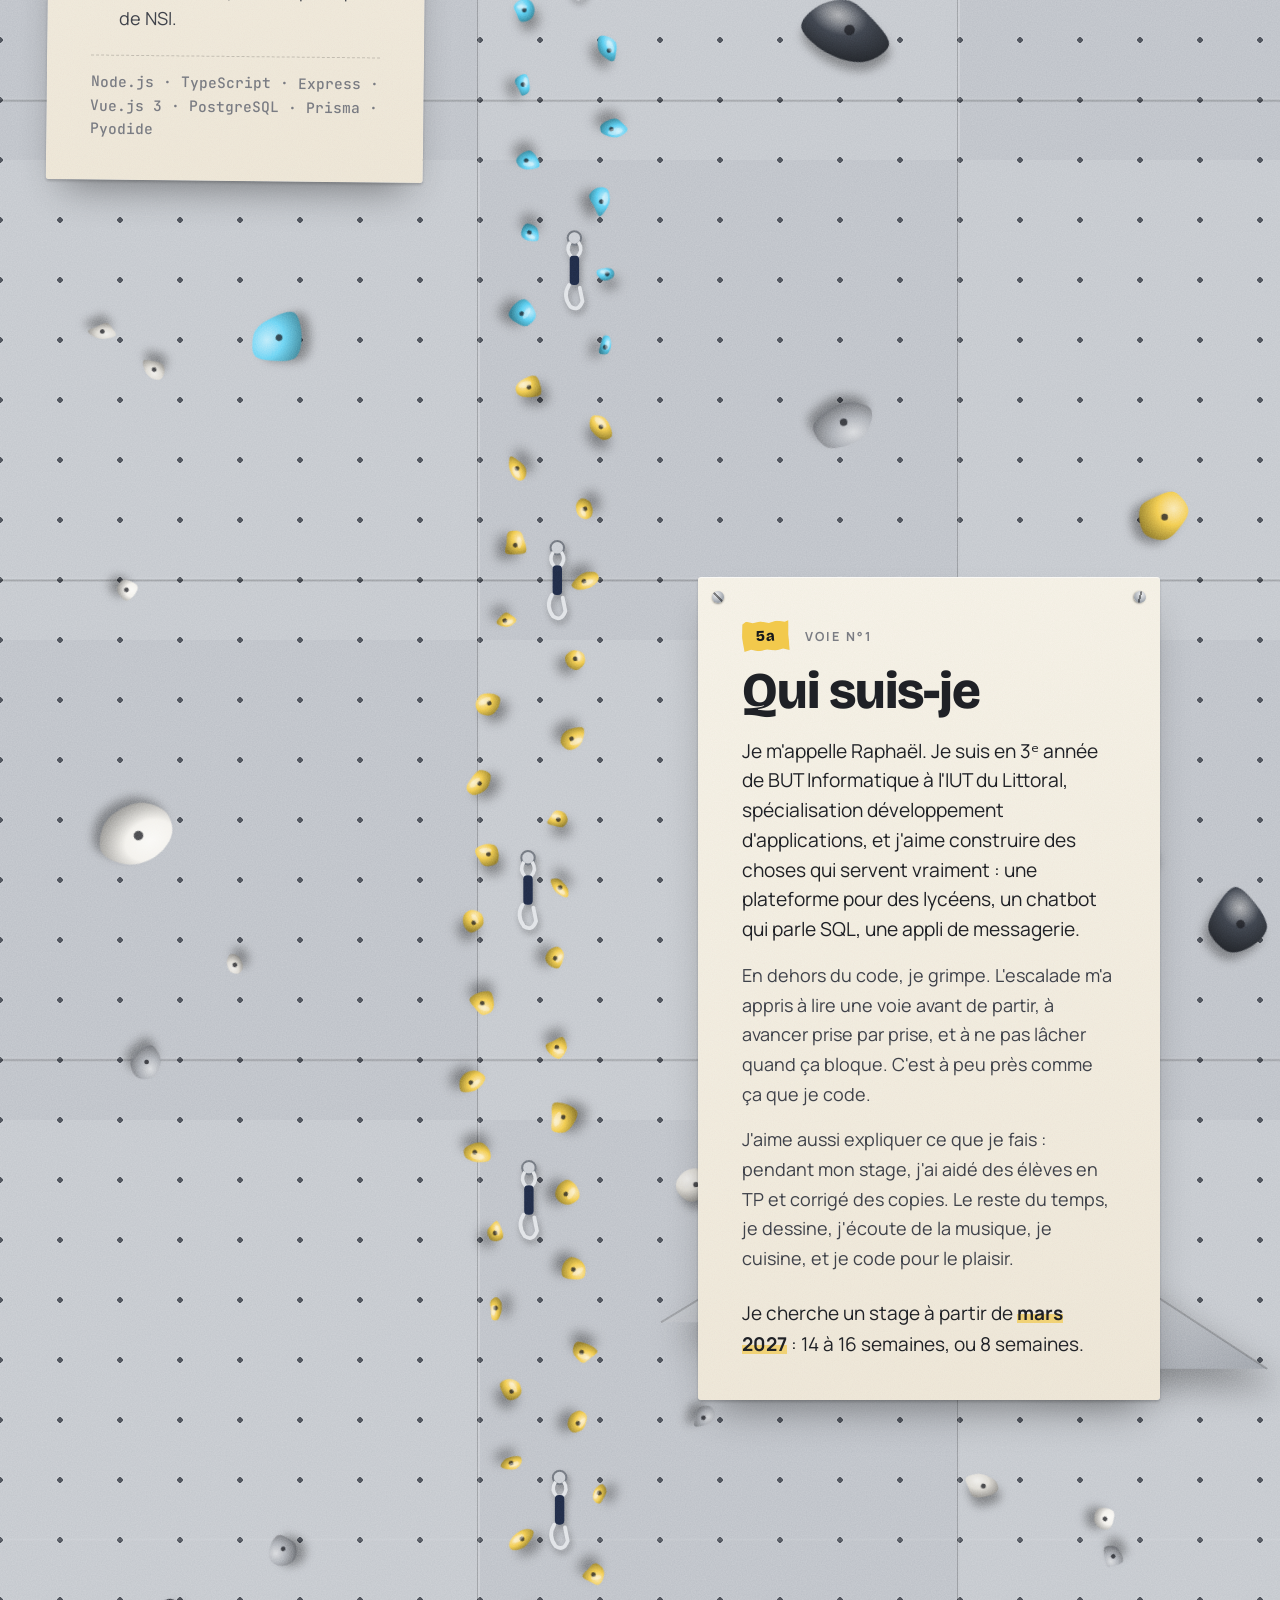
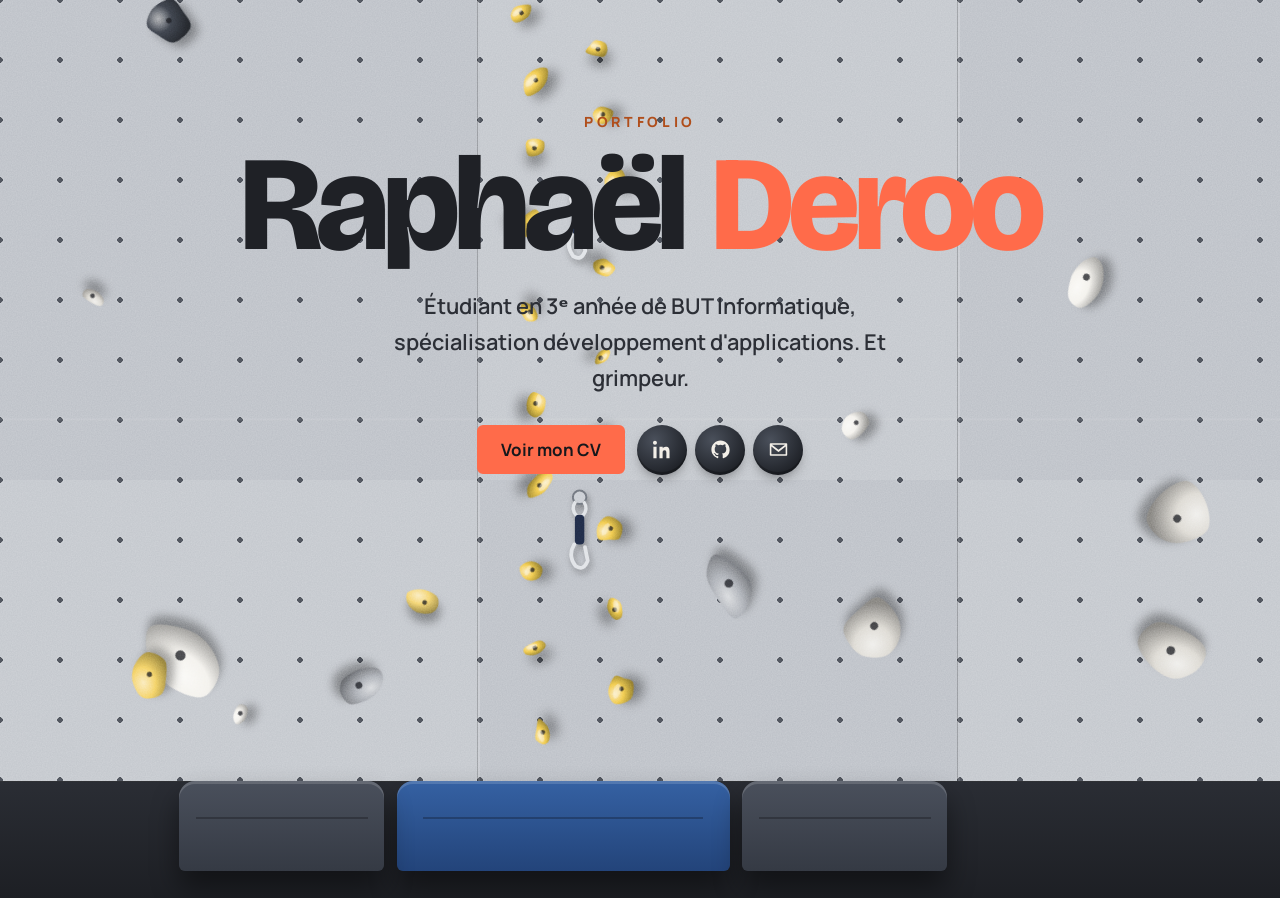
==== commit 5dff2f08: "CV en fiche par-dessus le mur, boutons LinkedIn / GitHub / e-mail, section Me contacter - Les bouton" ====
--- a/index.html
+++ b/index.html
@@ -43,13 +43,15 @@
 
   <!-- Altimètre / topo -->
   <nav class="topo" id="topo" aria-label="Sections du mur">
-    <a class="cv-link" href="cv.html">Mon CV</a>
+    <button class="cv-link" type="button" data-cv>Mon CV</button>
+    <nav class="social" aria-label="Me retrouver"><a class="soc" href="https://www.linkedin.com/in/raphaelderoo-11b941341/" target="_blank" rel="noopener" aria-label="LinkedIn" title="LinkedIn"><svg viewBox="0 0 24 24" aria-hidden="true"><path d="M4.98 3.5C4.98 4.88 3.9 6 2.5 6S0 4.88 0 3.5 1.12 1 2.5 1s2.48 1.12 2.48 2.5zM.5 8.5h4V23h-4V8.5zM8.5 8.5h3.8v1.98h.05c.53-1 1.83-2.05 3.77-2.05 4.03 0 4.78 2.65 4.78 6.1V23h-4v-6.6c0-1.57-.03-3.6-2.2-3.6-2.2 0-2.54 1.72-2.54 3.5V23h-4V8.5z"/></svg></a><a class="soc" href="https://github.com/raphaelderoo" target="_blank" rel="noopener" aria-label="GitHub" title="GitHub"><svg viewBox="0 0 24 24" aria-hidden="true"><path d="M12 .5C5.73.5.5 5.73.5 12c0 5.08 3.29 9.39 7.86 10.91.58.1.79-.25.79-.56 0-.27-.01-1.17-.02-2.12-3.2.7-3.88-1.36-3.88-1.36-.52-1.33-1.28-1.68-1.28-1.68-1.04-.71.08-.7.08-.7 1.16.08 1.77 1.19 1.77 1.19 1.03 1.76 2.7 1.25 3.36.96.1-.75.4-1.25.73-1.54-2.55-.29-5.23-1.28-5.23-5.68 0-1.25.45-2.28 1.18-3.08-.12-.29-.51-1.45.11-3.02 0 0 .96-.31 3.15 1.18a10.9 10.9 0 0 1 5.74 0c2.18-1.49 3.15-1.18 3.15-1.18.62 1.57.23 2.73.11 3.02.74.8 1.18 1.83 1.18 3.08 0 4.41-2.69 5.38-5.25 5.67.41.36.78 1.06.78 2.15 0 1.55-.01 2.8-.01 3.18 0 .31.21.67.8.56A10.52 10.52 0 0 0 23.5 12C23.5 5.73 18.27.5 12 .5z"/></svg></a><a class="soc" href="mailto:derooraphael077@gmail.com" aria-label="E-mail" title="derooraphael077@gmail.com"><svg viewBox="0 0 24 24" aria-hidden="true"><path d="M2 4h20a1 1 0 0 1 1 1v14a1 1 0 0 1-1 1H2a1 1 0 0 1-1-1V5a1 1 0 0 1 1-1zm18.3 2H3.7L12 12.2 20.3 6zM3 8.24V18h18V8.24l-8.44 6.6a1 1 0 0 1-1.12 0L3 8.24z"/></svg></a></nav>
     <div class="alt">
       <span class="alt-num" id="altNum">0,0</span>
       <span class="alt-unit">m</span>
     </div>
     <ol class="rail" id="rail">
       <li><a href="#sommet" data-target="sommet"><b>6c</b><span>Sommet</span></a></li>
+    <li><a href="#contact" data-target="contact"><b>6b+</b><span>Me contacter</span></a></li>
       <li><a href="#competences" data-target="competences"><b>6b</b><span>Compétences</span></a></li>
       <li><a href="#projets" data-target="projets"><b>6a+</b><span>Projets</span></a></li>
       <li><a href="#experience" data-target="experience"><b>5c</b><span>Expérience</span></a></li>
@@ -75,7 +77,7 @@
         <p class="hero-kicker">Portfolio</p>
         <h1 class="hero-title"><span>Raphaël</span><span>Deroo</span></h1>
         <p class="hero-sub">Étudiant en 3ᵉ année de BUT Informatique, spécialisation développement d'applications. Et grimpeur.</p>
-        <p class="hero-cta"><a class="btn btn-main" href="cv.html">Voir mon CV</a></p>
+        <div class="hero-cta"><button class="btn btn-main" type="button" data-cv>Voir mon CV</button><nav class="social social-inline" aria-label="Me retrouver"><a class="soc" href="https://www.linkedin.com/in/raphaelderoo-11b941341/" target="_blank" rel="noopener" aria-label="LinkedIn" title="LinkedIn"><svg viewBox="0 0 24 24" aria-hidden="true"><path d="M4.98 3.5C4.98 4.88 3.9 6 2.5 6S0 4.88 0 3.5 1.12 1 2.5 1s2.48 1.12 2.48 2.5zM.5 8.5h4V23h-4V8.5zM8.5 8.5h3.8v1.98h.05c.53-1 1.83-2.05 3.77-2.05 4.03 0 4.78 2.65 4.78 6.1V23h-4v-6.6c0-1.57-.03-3.6-2.2-3.6-2.2 0-2.54 1.72-2.54 3.5V23h-4V8.5z"/></svg></a><a class="soc" href="https://github.com/raphaelderoo" target="_blank" rel="noopener" aria-label="GitHub" title="GitHub"><svg viewBox="0 0 24 24" aria-hidden="true"><path d="M12 .5C5.73.5.5 5.73.5 12c0 5.08 3.29 9.39 7.86 10.91.58.1.79-.25.79-.56 0-.27-.01-1.17-.02-2.12-3.2.7-3.88-1.36-3.88-1.36-.52-1.33-1.28-1.68-1.28-1.68-1.04-.71.08-.7.08-.7 1.16.08 1.77 1.19 1.77 1.19 1.03 1.76 2.7 1.25 3.36.96.1-.75.4-1.25.73-1.54-2.55-.29-5.23-1.28-5.23-5.68 0-1.25.45-2.28 1.18-3.08-.12-.29-.51-1.45.11-3.02 0 0 .96-.31 3.15 1.18a10.9 10.9 0 0 1 5.74 0c2.18-1.49 3.15-1.18 3.15-1.18.62 1.57.23 2.73.11 3.02.74.8 1.18 1.83 1.18 3.08 0 4.41-2.69 5.38-5.25 5.67.41.36.78 1.06.78 2.15 0 1.55-.01 2.8-.01 3.18 0 .31.21.67.8.56A10.52 10.52 0 0 0 23.5 12C23.5 5.73 18.27.5 12 .5z"/></svg></a><a class="soc" href="mailto:derooraphael077@gmail.com" aria-label="E-mail" title="derooraphael077@gmail.com"><svg viewBox="0 0 24 24" aria-hidden="true"><path d="M2 4h20a1 1 0 0 1 1 1v14a1 1 0 0 1-1 1H2a1 1 0 0 1-1-1V5a1 1 0 0 1 1-1zm18.3 2H3.7L12 12.2 20.3 6zM3 8.24V18h18V8.24l-8.44 6.6a1 1 0 0 1-1.12 0L3 8.24z"/></svg></a></nav></div>
         <p class="hero-hint" id="hint">
           <span class="hint-arrow" aria-hidden="true"></span>
           <span>Scrolle <strong>vers le haut</strong> pour grimper</span>
@@ -163,30 +165,67 @@
       </article>
     </section>
 
-    <section class="pitch pitch-top" id="sommet" data-grade="6c">
-      <div class="anchor" aria-hidden="true"><span></span><span></span></div>
-      <article class="topo-card summit side-r reveal" style="--tag:#ff6b4a">
-        <header class="card-head"><span class="tape">6c</span><span class="card-route">Sommet · 20 m</span></header>
-        <h2>Tu es au sommet&nbsp;!</h2>
-        <p class="lead">Merci d'avoir grimpé jusqu'ici. Si mon profil t'intéresse, pour un stage ou un projet, écris-moi.</p>
+    <section class="pitch" id="contact" data-grade="6b+">
+      <article class="topo-card side-r reveal" style="--tag:#56ccf2">
+        <header class="card-head"><span class="tape">6b+</span><span class="card-route">Voie n°5</span></header>
+        <h2>Me contacter</h2>
+        <p class="lead">Un stage, un projet, une question&nbsp;? Écris-moi, je réponds vite.</p>
         <div class="contacts">
           <div class="contact">
             <span class="contact-label">E-mail</span>
             <a class="contact-value" href="mailto:derooraphael077@gmail.com">derooraphael077@gmail.com</a>
             <button class="copy" type="button" data-copy="derooraphael077@gmail.com">Copier</button>
           </div>
+          <div class="contact">
+            <span class="contact-label">LinkedIn</span>
+            <a class="contact-value" href="https://www.linkedin.com/in/raphaelderoo-11b941341/" target="_blank" rel="noopener">Raphaël Deroo</a>
+          </div>
+          <div class="contact">
+            <span class="contact-label">GitHub</span>
+            <a class="contact-value" href="https://github.com/raphaelderoo" target="_blank" rel="noopener">github.com/raphaelderoo</a>
+          </div>
         </div>
+        <form class="mail-form" id="mailForm">
+          <p class="form-title">Ou laisse-moi un message</p>
+          <label>Ton nom<input name="nom" type="text" autocomplete="name" required></label>
+          <label>Ton message<textarea name="message" rows="4" required></textarea></label>
+          <button class="btn btn-main" type="submit">Envoyer par e-mail</button>
+          <p class="form-note">Le bouton ouvre ta messagerie avec le message déjà rempli.</p>
+        </form>
+      </article>
+    </section>
+
+    <section class="pitch pitch-top" id="sommet" data-grade="6c">
+      <div class="anchor" aria-hidden="true"><span></span><span></span></div>
+      <article class="topo-card summit side-r reveal" style="--tag:#ff6b4a">
+        <header class="card-head"><span class="tape">6c</span><span class="card-route">Sommet · 20 m</span></header>
+        <h2>Tu es au sommet&nbsp;!</h2>
+        <p class="lead">Merci d'avoir grimpé jusqu'ici. Maintenant, il faut redescendre&nbsp;: à pied, ou par le chemin le plus court.</p>
         <div class="actions">
-          <a class="btn btn-main" href="cv.html">Voir mon CV</a>
-          <a class="btn" href="https://github.com/raphaelderoo" target="_blank" rel="noopener">GitHub</a>
-          <a class="btn" href="https://www.linkedin.com/in/raphaelderoo-11b941341/" target="_blank" rel="noopener">LinkedIn</a>
           <button class="btn btn-fall" type="button" id="drop">Lâcher prise</button>
-        <button class="btn btn-ghost" type="button" id="descend">Redescendre ↓</button>
+          <button class="btn btn-ghost" type="button" id="descend">Redescendre ↓</button>
+          <button class="btn" type="button" data-cv>Voir mon CV</button>
         </div>
       </article>
     </section>
 
   </main>
+
+  <dialog class="cv-sheet" id="cvSheet" aria-labelledby="cvTitle">
+    <div class="cv-paper">
+      <header class="cv-head">
+        <h2 id="cvTitle">Mon CV</h2>
+        <div class="cv-actions">
+          <a class="btn btn-main" href="assets/cv/CV_Raphael_Deroo.pdf" download="CV_Raphael_Deroo.pdf">Télécharger</a>
+          <a class="btn" href="assets/cv/CV_Raphael_Deroo.pdf" target="_blank" rel="noopener">Plein écran</a>
+          <button class="btn cv-close" type="button" data-close aria-label="Fermer">✕</button>
+        </div>
+      </header>
+      <div class="cv-view">
+        <img class="cv-img" src="assets/cv/CV_Raphael_Deroo.png" alt="CV de Raphaël Deroo : formation, expérience, projets et compétences" loading="lazy" width="1654" height="2339">
+      </div>
+    </div>
+  </dialog>
 
   <script src="assets/js/mur.js"></script>
   </body>
--- a/assets/css/mur.css
+++ b/assets/css/mur.css
@@ -110,7 +110,59 @@
   box-shadow: 0 6px 16px -6px rgba(0,0,0,.45); transition: transform .2s, background .2s;
 }
 .cv-link:hover { transform: translateY(-2px); background: #ff8466; }
-.hero-cta { margin: 28px 0 0; }
+.hero-cta { margin: 28px 0 0; display: flex; align-items: center; justify-content: center; flex-wrap: wrap; gap: 12px; }
+button.cv-link { border: 0; cursor: pointer; }
+
+/* réseaux : petites prises rondes vissées au mur */
+.social { display: flex; flex-direction: column; gap: 8px; }
+.social-inline { flex-direction: row; }
+.soc {
+  width: 44px; height: 44px; border-radius: 50%; display: grid; place-items: center;
+  background: radial-gradient(circle at 35% 30%, #4a505b, #1f2228 75%); color: #f3efe8;
+  box-shadow: 0 6px 14px -6px rgba(0,0,0,.55), inset 0 -3px 0 rgba(0,0,0,.25);
+  transition: transform .25s cubic-bezier(.3,1.6,.5,1), background .2s;
+}
+.soc svg { width: 19px; height: 19px; fill: currentColor; }
+.soc:hover { transform: translateY(-3px) rotate(-6deg); background: radial-gradient(circle at 35% 30%, #ff9a80, var(--accent) 75%); color: #16181c; }
+.social-inline .soc { width: 50px; height: 50px; }
+
+/* la fiche CV, ouverte par-dessus le mur */
+.cv-sheet {
+  width: min(880px, 94vw); max-height: 94vh; padding: 0; border: 0; background: transparent; overflow: visible;
+}
+.cv-sheet::backdrop { background: rgba(30, 32, 38, .55); backdrop-filter: blur(4px); -webkit-backdrop-filter: blur(4px); }
+.cv-sheet[open] { animation: sheetIn .45s cubic-bezier(.2,1.2,.4,1); }
+@keyframes sheetIn { from { opacity: 0; transform: translateY(40px) rotate(-1.5deg) scale(.96); } to { opacity: 1; transform: none; } }
+.cv-paper {
+  --ink: #1f2126; position: relative; display: flex; flex-direction: column; max-height: 94vh;
+  padding: 26px 26px 22px; border-radius: 3px; color: var(--ink);
+  background: linear-gradient(170deg, #f8f4ea, #efe8d9);
+  box-shadow: 0 30px 80px -20px rgba(0,0,0,.6);
+}
+.cv-paper::before, .cv-paper::after {
+  content: ""; position: absolute; top: 12px; width: 12px; height: 12px; border-radius: 50%;
+  background: linear-gradient(45deg, transparent 44%, rgba(0,0,0,.45) 45% 55%, transparent 56%), radial-gradient(circle at 35% 30%, #f1f2f4, #9aa0a8 70%);
+}
+.cv-paper::before { left: 12px; } .cv-paper::after { right: 12px; }
+.cv-head { display: flex; align-items: center; justify-content: space-between; gap: 12px; flex-wrap: wrap; margin-bottom: 16px; }
+.cv-head h2 { margin: 0; font-size: 34px; }
+.cv-actions { display: flex; gap: 8px; flex-wrap: wrap; }
+.cv-close { width: 44px; padding: 11px 0; text-align: center; }
+.cv-view { flex: 1; min-height: 0; overflow: auto; border: 1.5px dashed rgba(0,0,0,.2); background: #fff; }
+.cv-pdf { display: block; width: 100%; height: min(1100px, 76vh); border: 0; }
+.cv-img { display: block; width: 100%; height: auto; }
+
+/* formulaire de contact */
+.mail-form { display: grid; gap: 12px; margin-top: 8px; }
+.form-title { margin: 6px 0 0; font: 800 18px/1.2 var(--display); color: var(--ink); }
+.mail-form label { display: grid; gap: 6px; font: 700 12px/1 var(--text); text-transform: uppercase; letter-spacing: .12em; color: var(--ink-mute); }
+.mail-form input, .mail-form textarea {
+  font: 500 17px/1.5 var(--text); color: var(--ink); text-transform: none; letter-spacing: 0;
+  padding: 10px 12px; border: 2px solid var(--ink); border-radius: 6px; background: rgba(255,255,255,.55); resize: vertical;
+}
+.mail-form input:focus, .mail-form textarea:focus { outline: none; border-color: var(--accent); background: #fff; }
+.mail-form .btn { justify-self: start; }
+.form-note { font-size: 14px; color: var(--ink-mute); margin: 0; }
 .hero-cta .btn { font-size: 17px; padding: 14px 22px; border-color: var(--accent); color: #16181c; }
 .hero-cta + .hero-hint { margin-top: 16px; }
 .alt-num { font-size: 28px; font-weight: 800; letter-spacing: -.02em; }
@@ -374,6 +426,9 @@
   .alt-num { font-size: 20px; }
   .topo { flex-direction: row-reverse; align-items: center; gap: 8px; }
   .cv-link { font-size: 13px; padding: 8px 12px; }
+  .topo .social { display: none; }
+  .cv-paper { padding: 22px 14px 14px; }
+  .cv-head h2 { font-size: 26px; }
   .pad-a { left: 0; width: 36vw; }
   .pad-b { left: 40vw; width: 24vw; }
   .pad-c { display: none; }
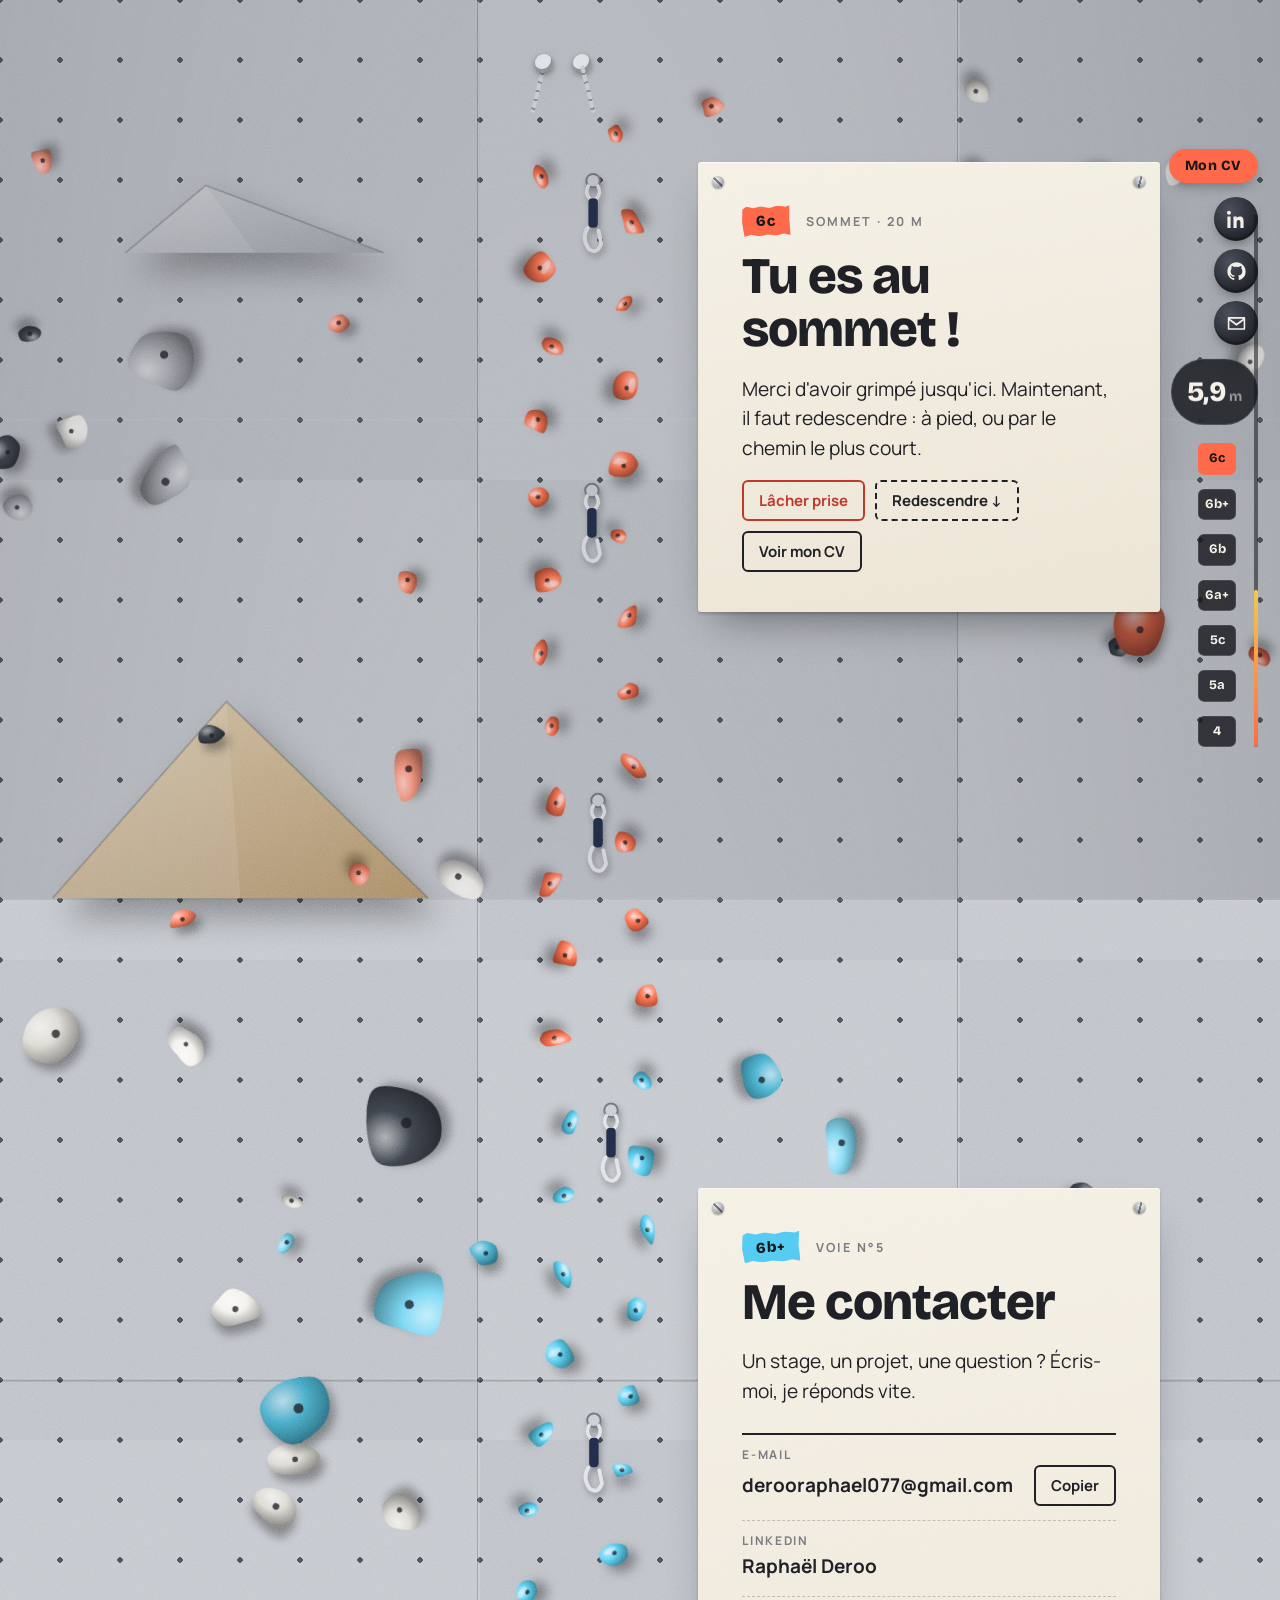
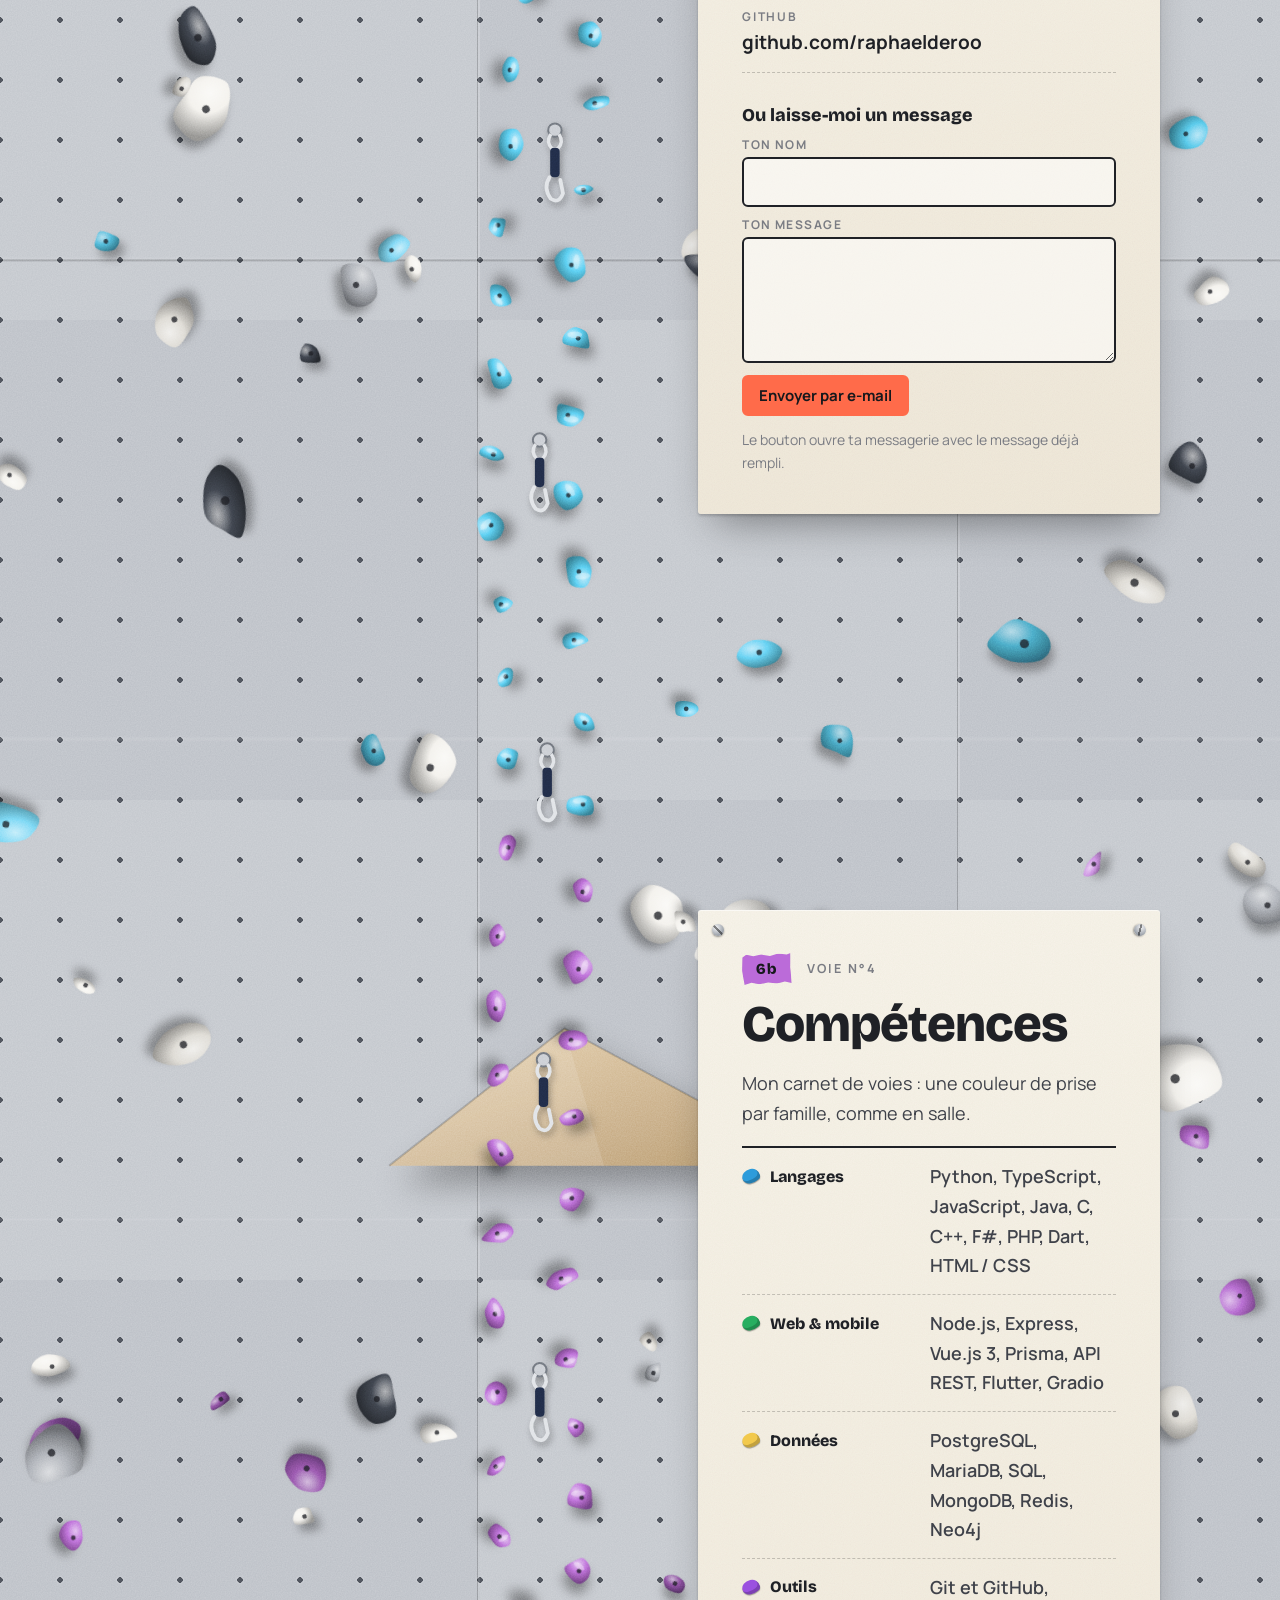
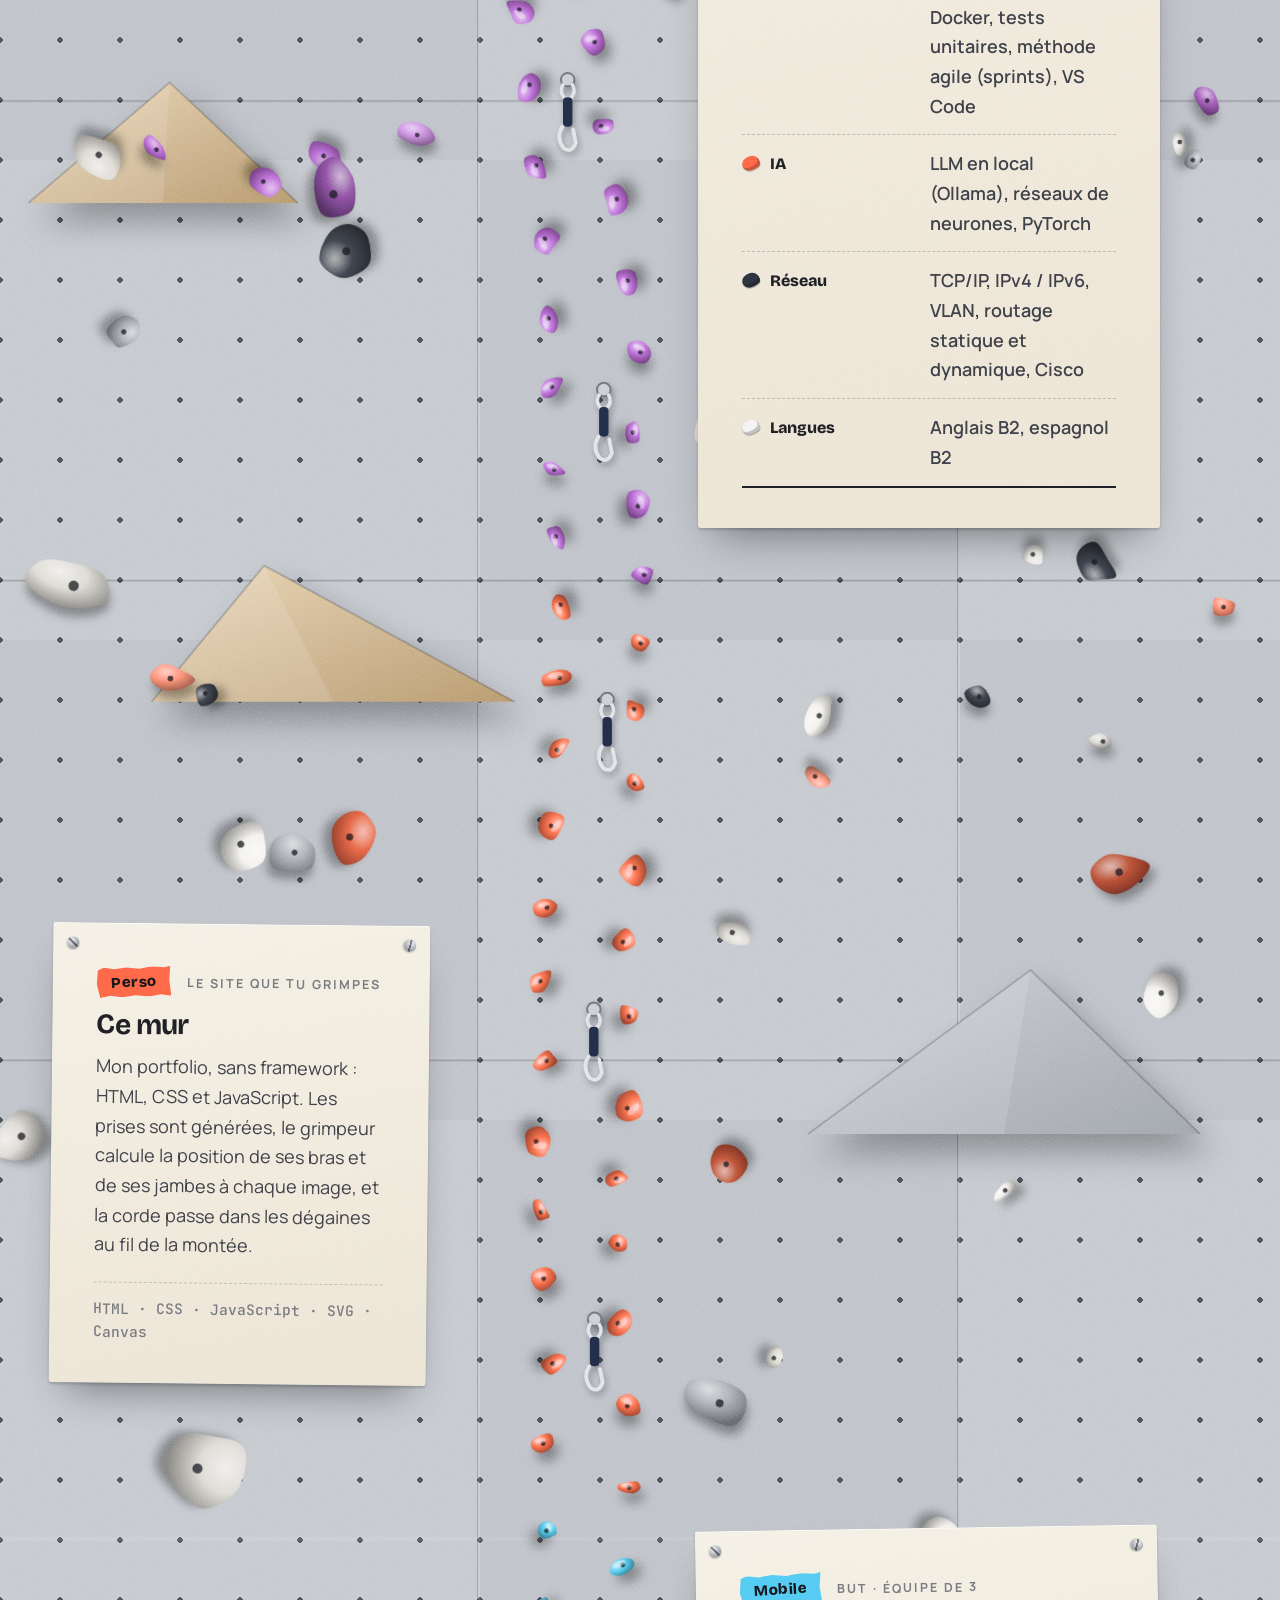
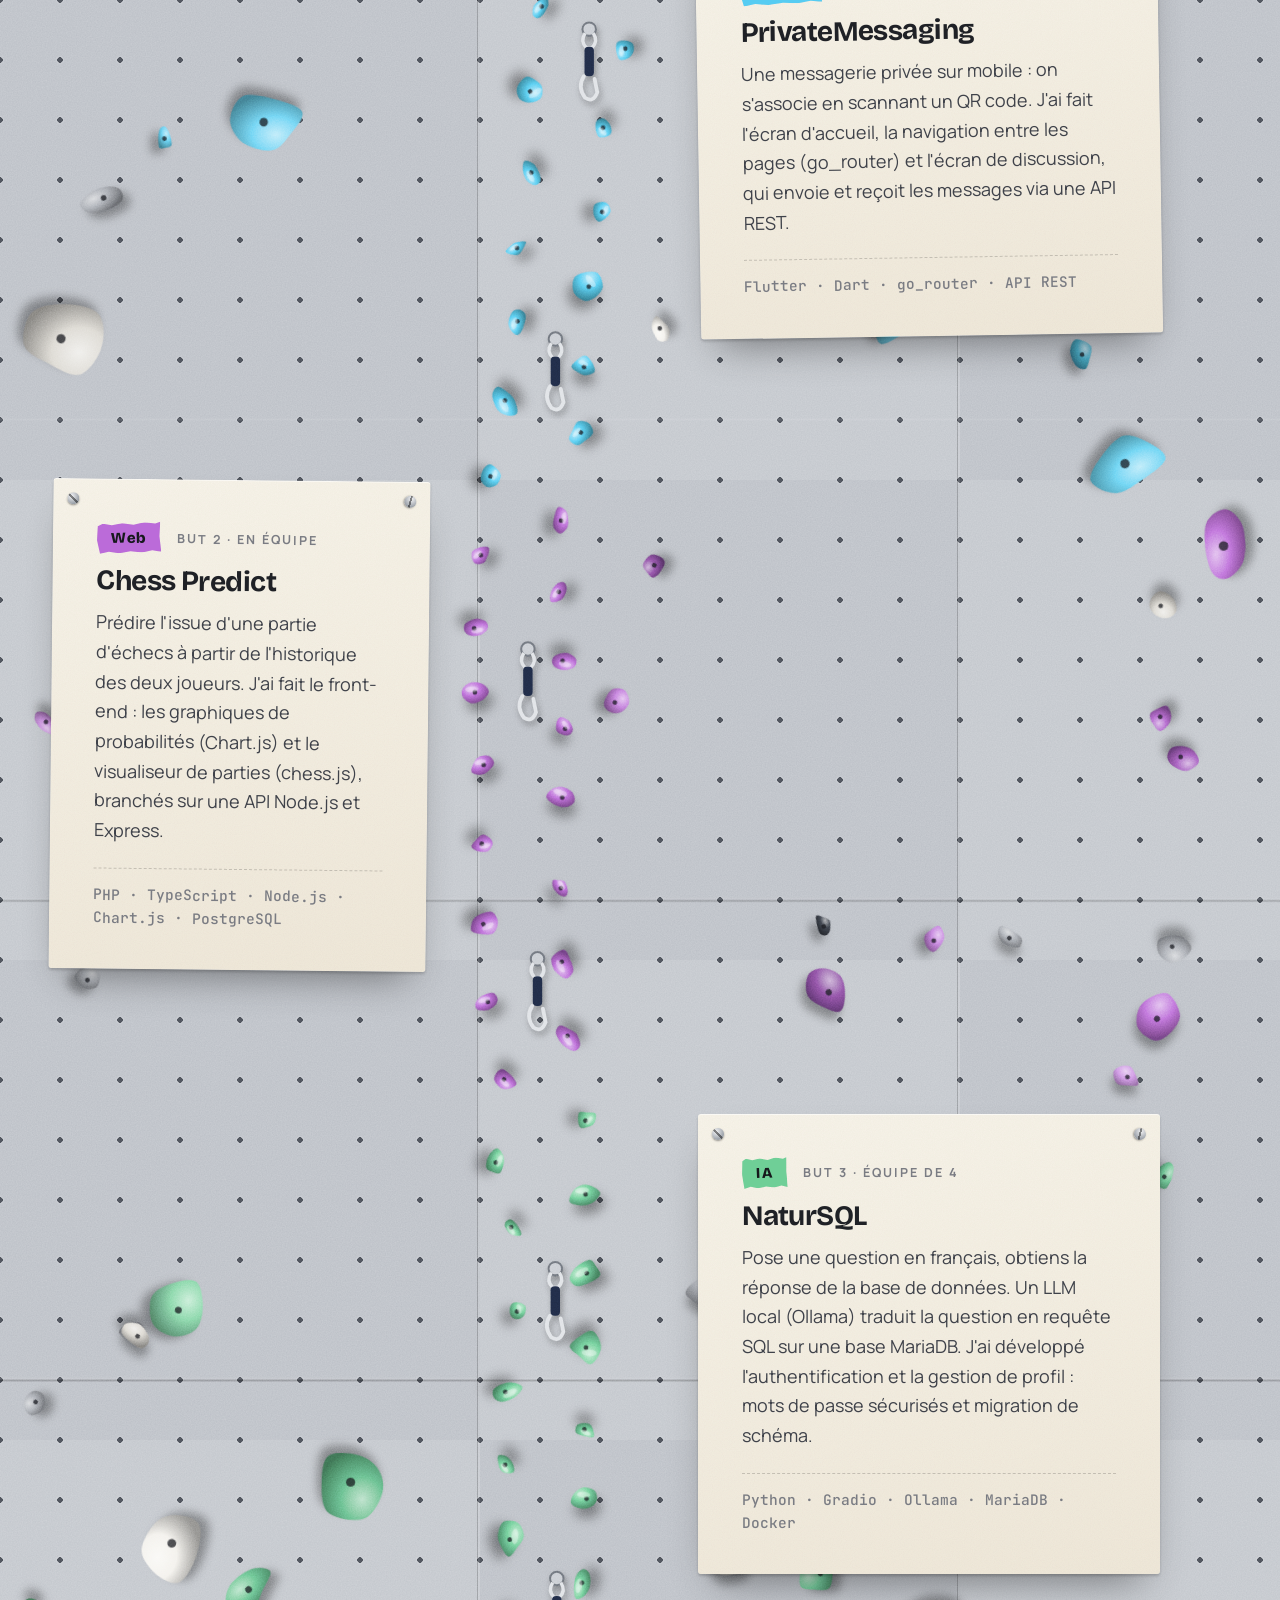
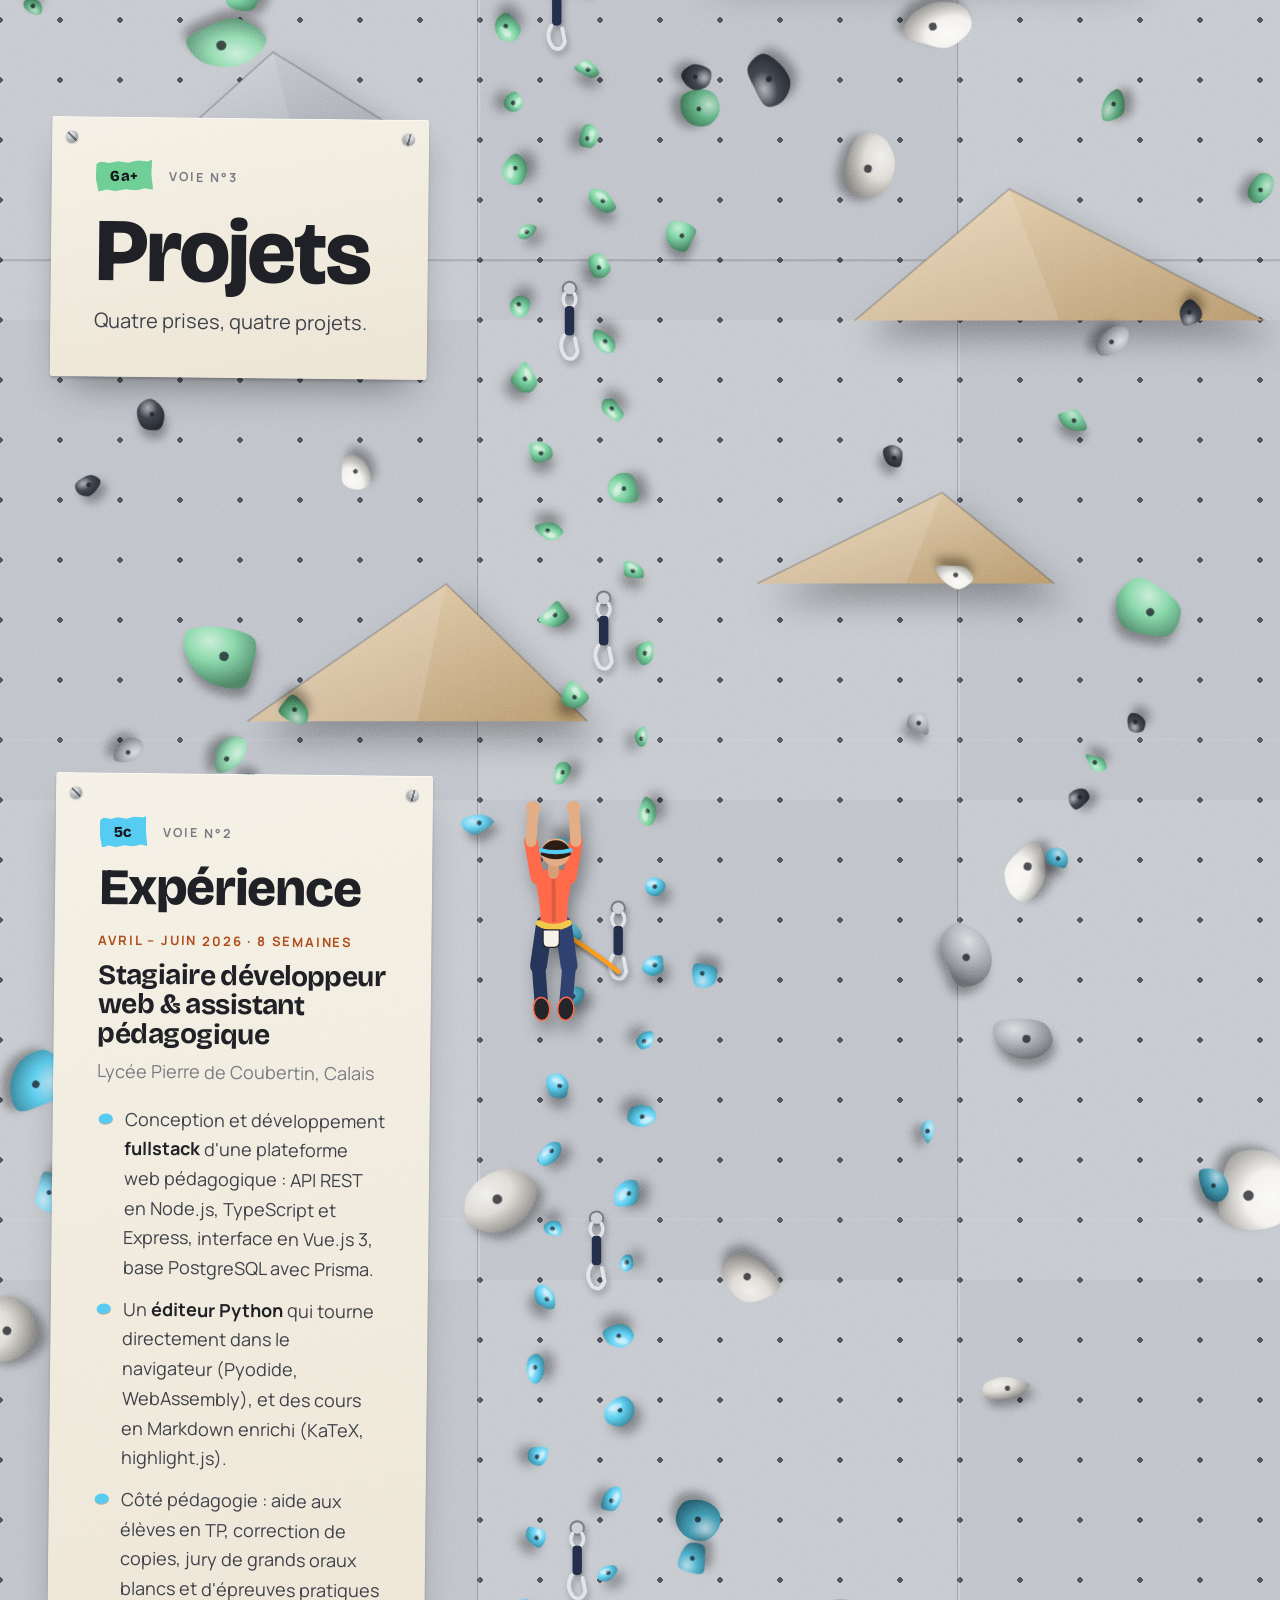
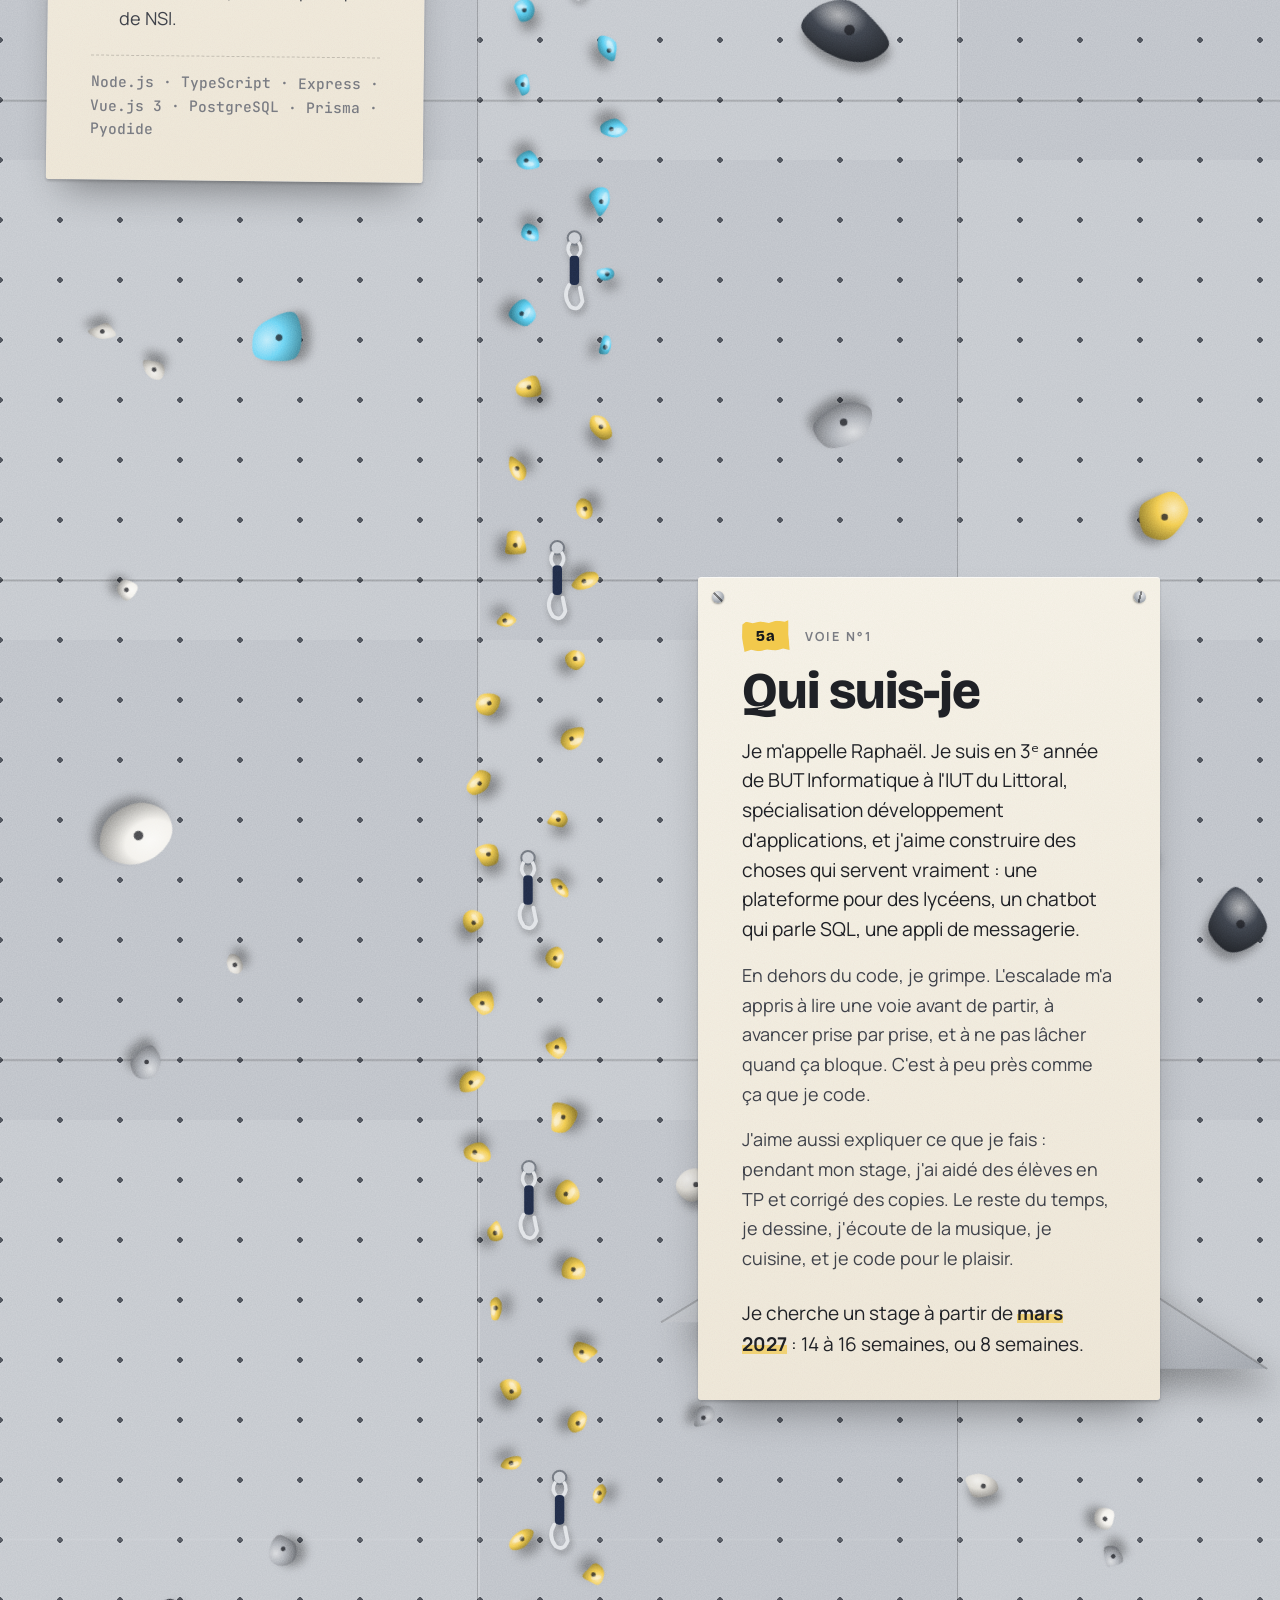
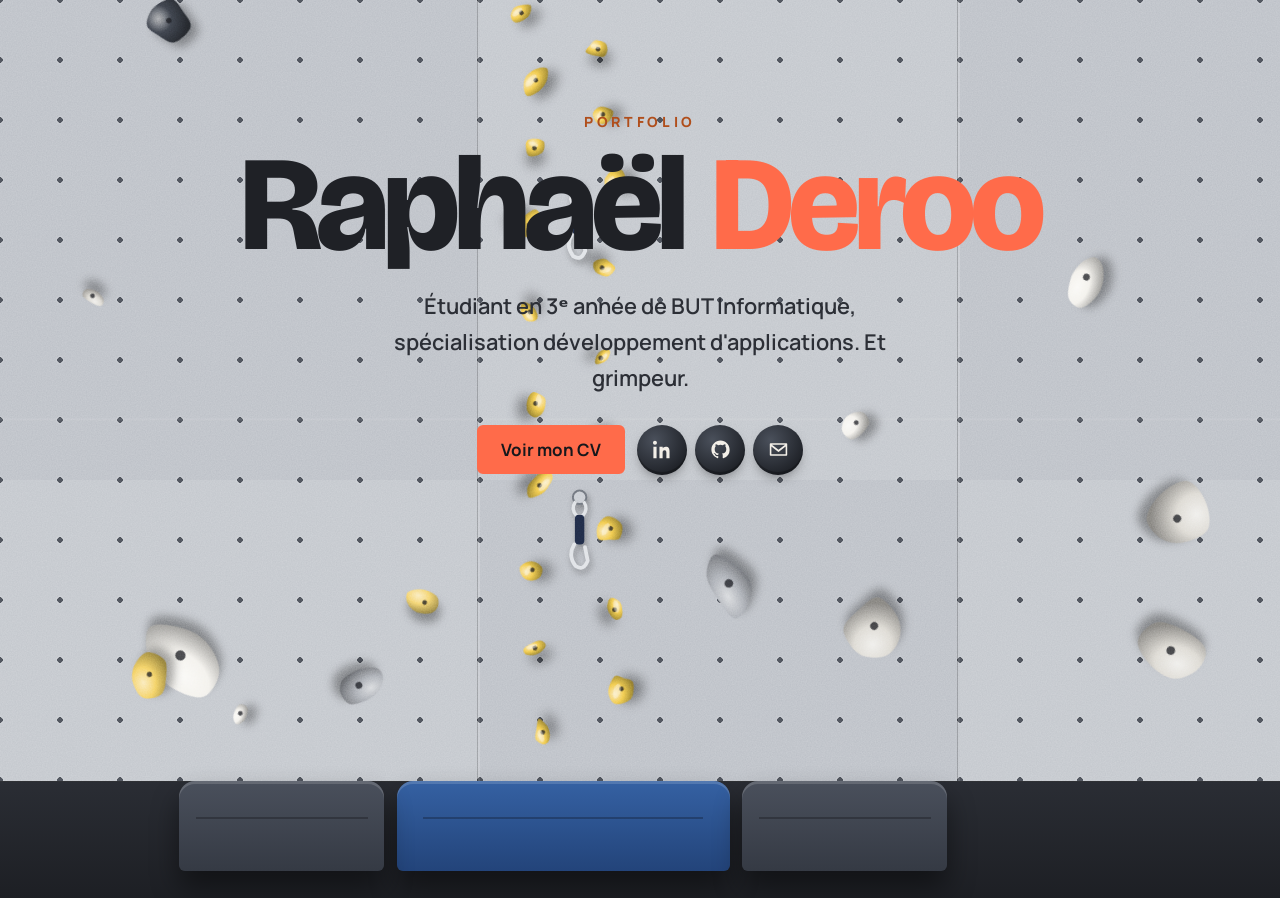
==== commit 8a08829b: "Fiche CV : le CV Canva (avec photo) remplace le CV ATS Co-Authored-By: Claude Opus 5.5 <noreply@anth" ====
--- a/index.html
+++ b/index.html
@@ -222,7 +222,7 @@
         </div>
       </header>
       <div class="cv-view">
-        <img class="cv-img" src="assets/cv/CV_Raphael_Deroo.png" alt="CV de Raphaël Deroo : formation, expérience, projets et compétences" loading="lazy" width="1654" height="2339">
+        <img class="cv-img" src="assets/cv/CV_Raphael_Deroo.png" alt="CV de Raphaël Deroo : formation, expérience, projets et compétences" loading="lazy" width="1655" height="2340">
       </div>
     </div>
   </dialog>
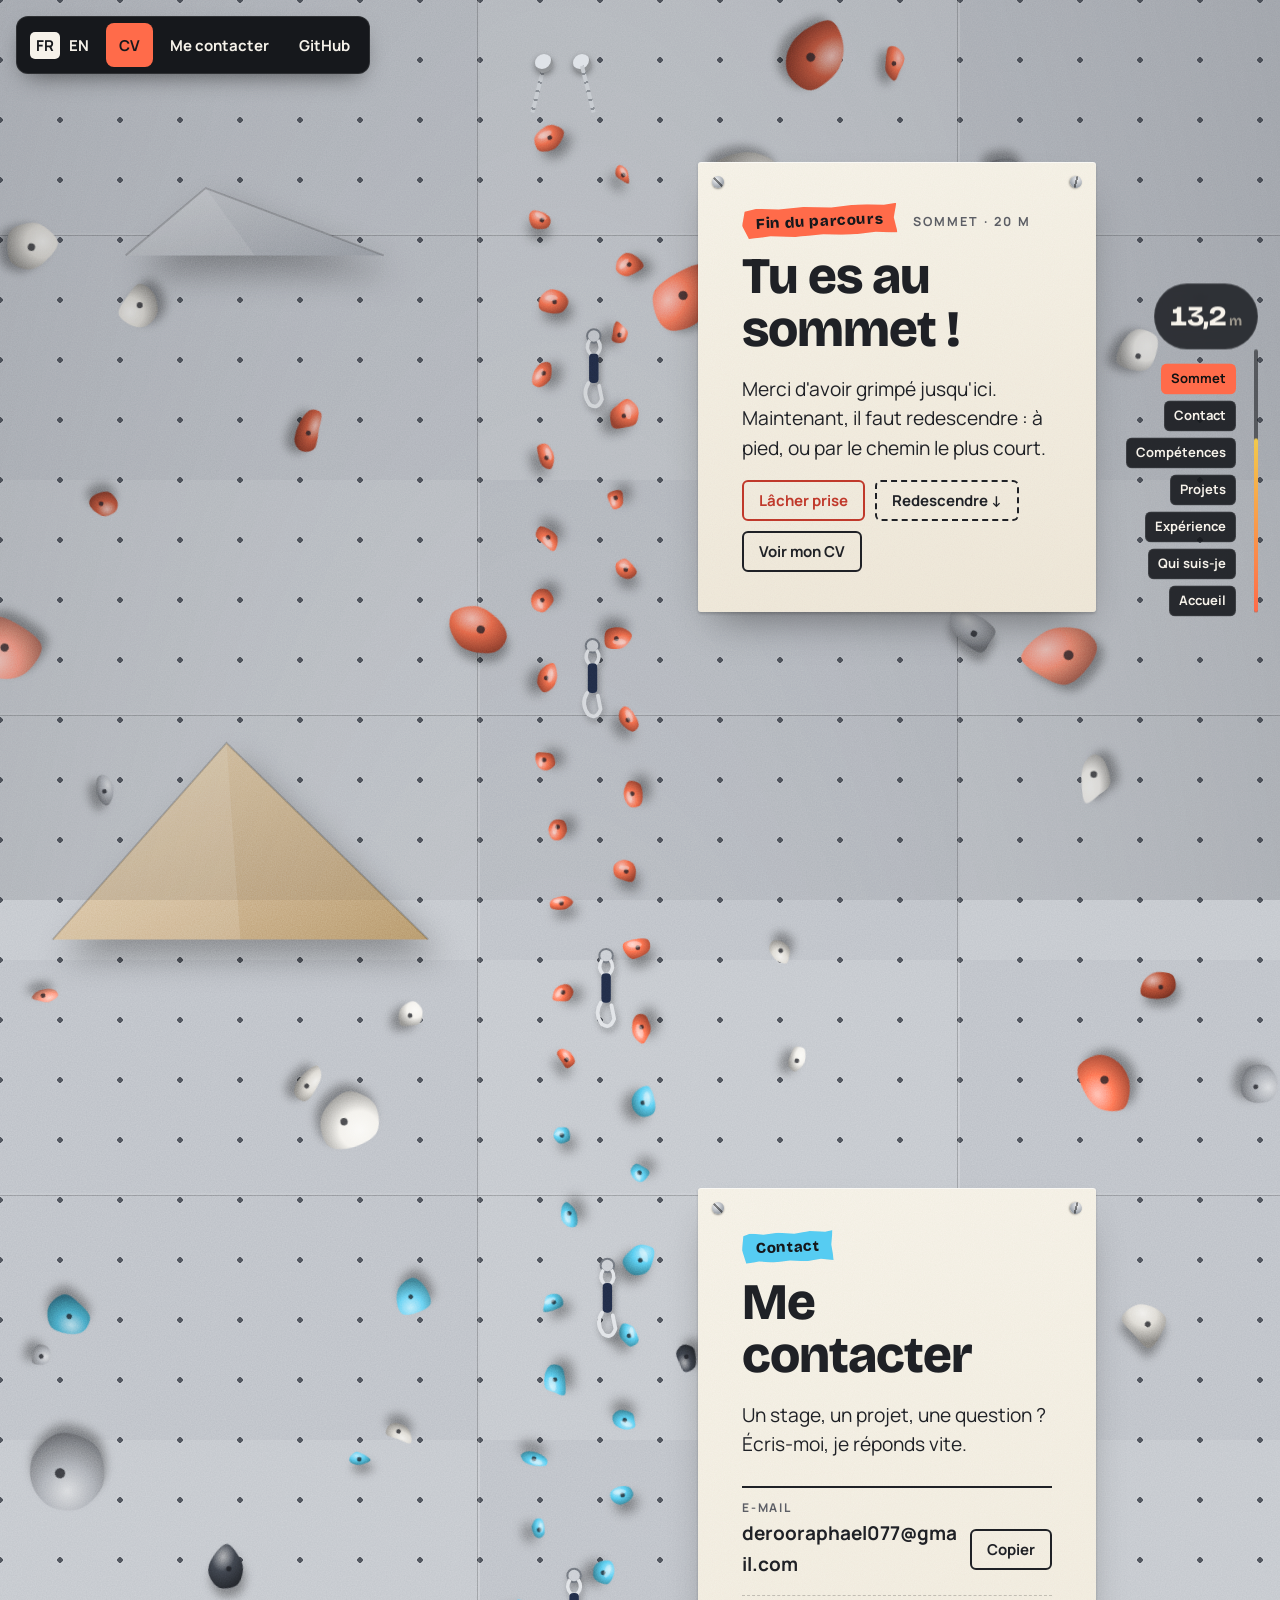
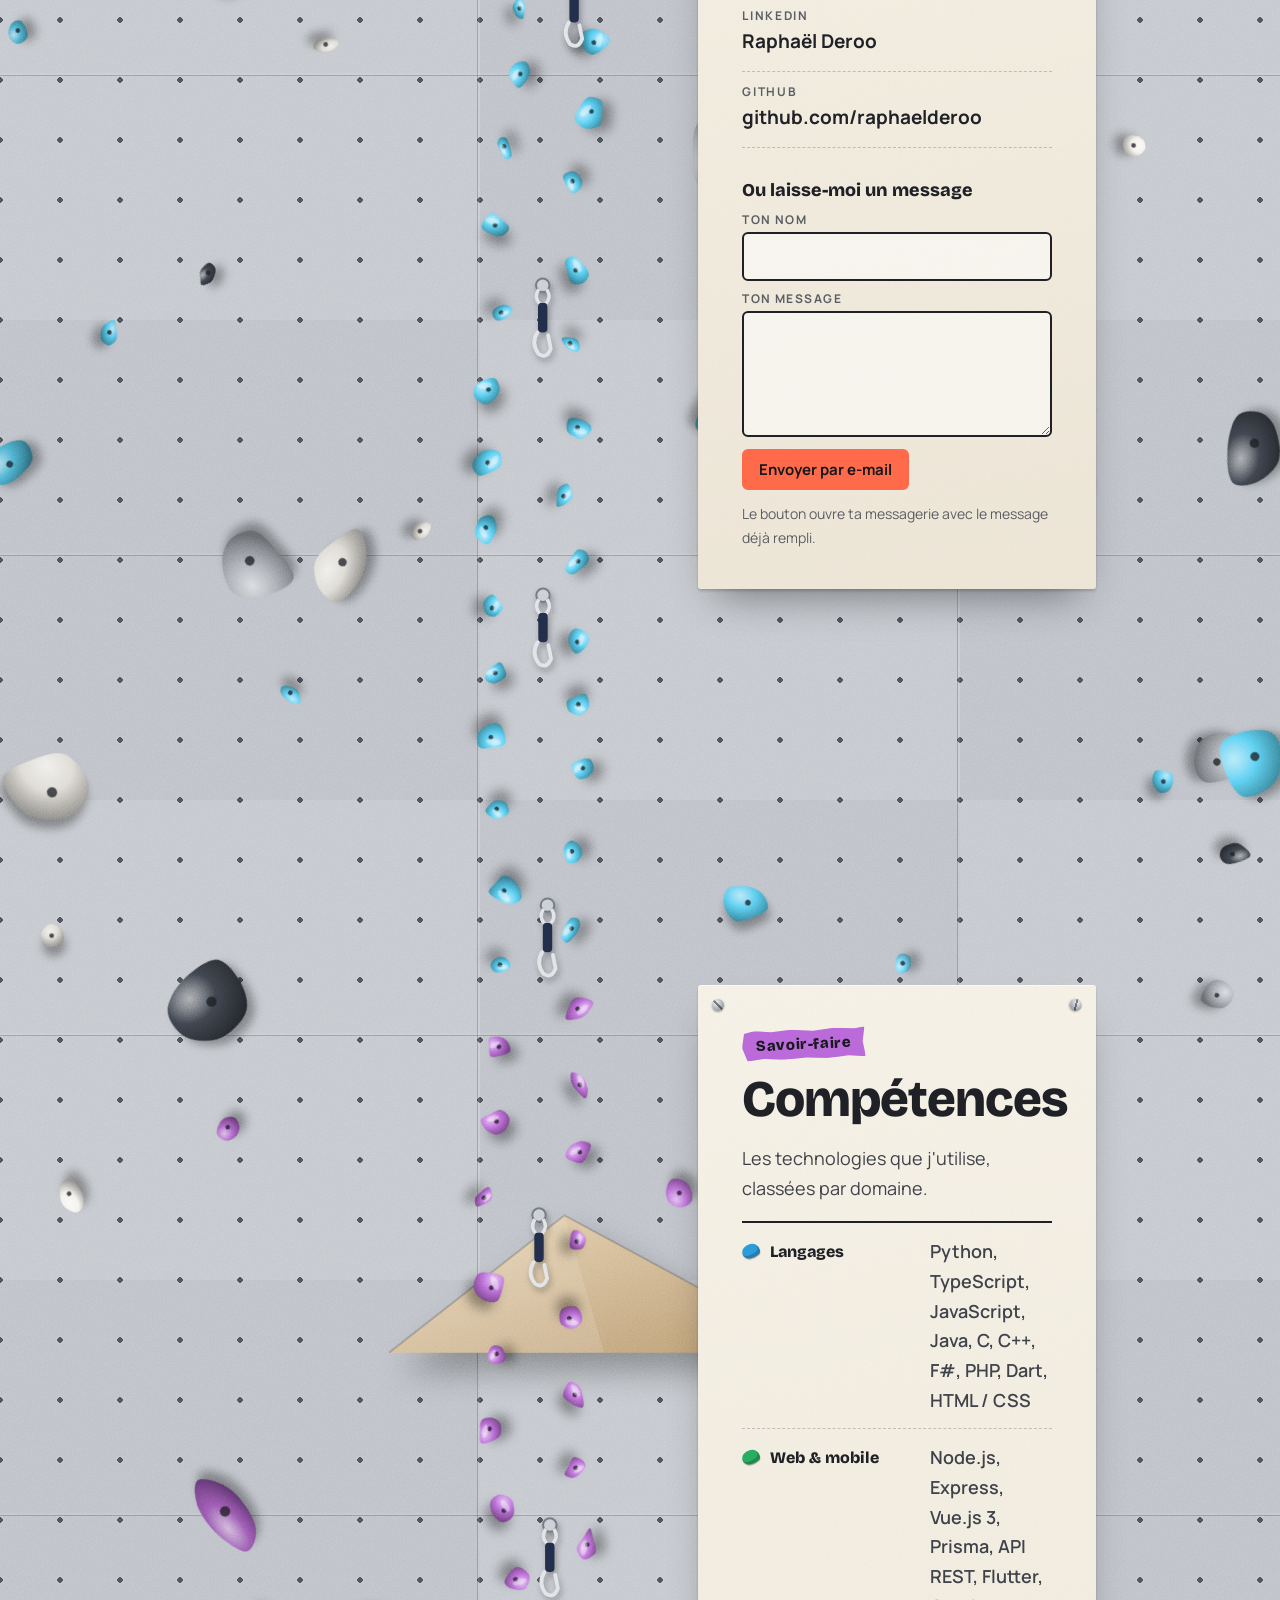
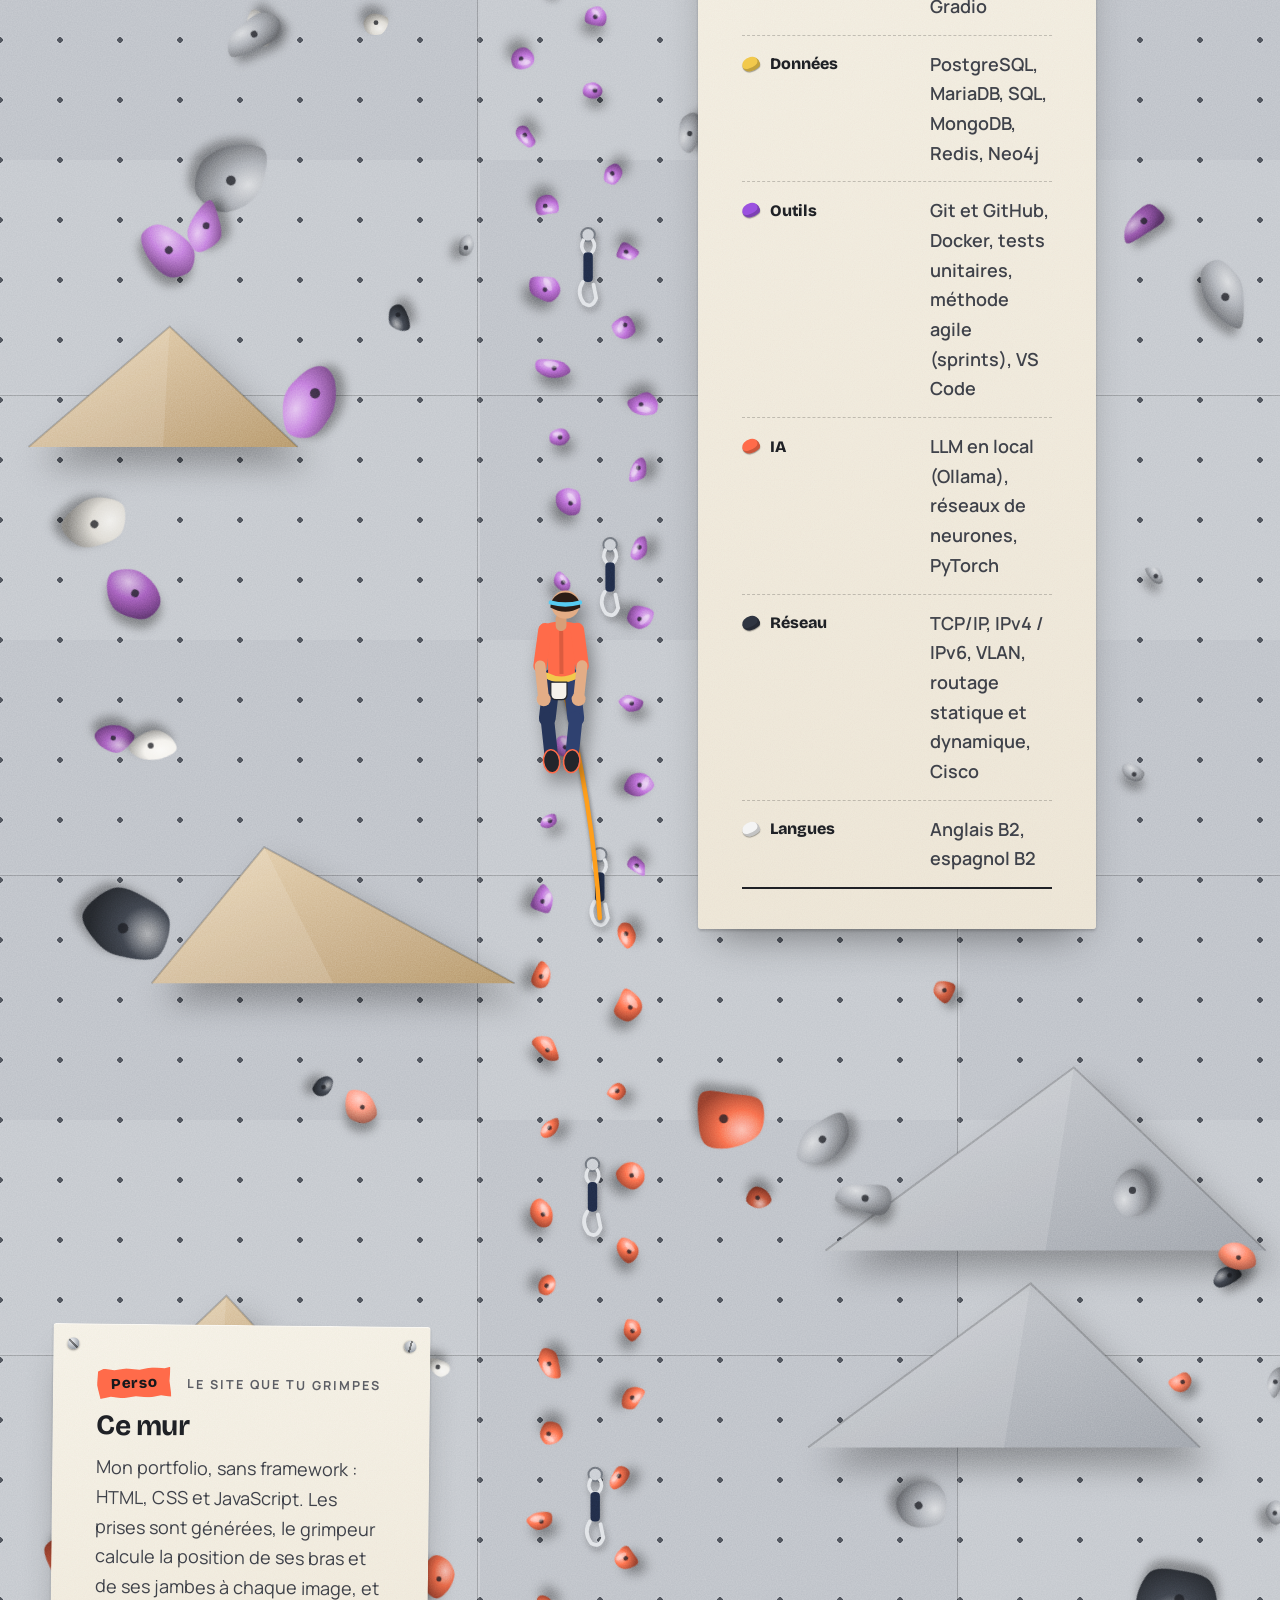
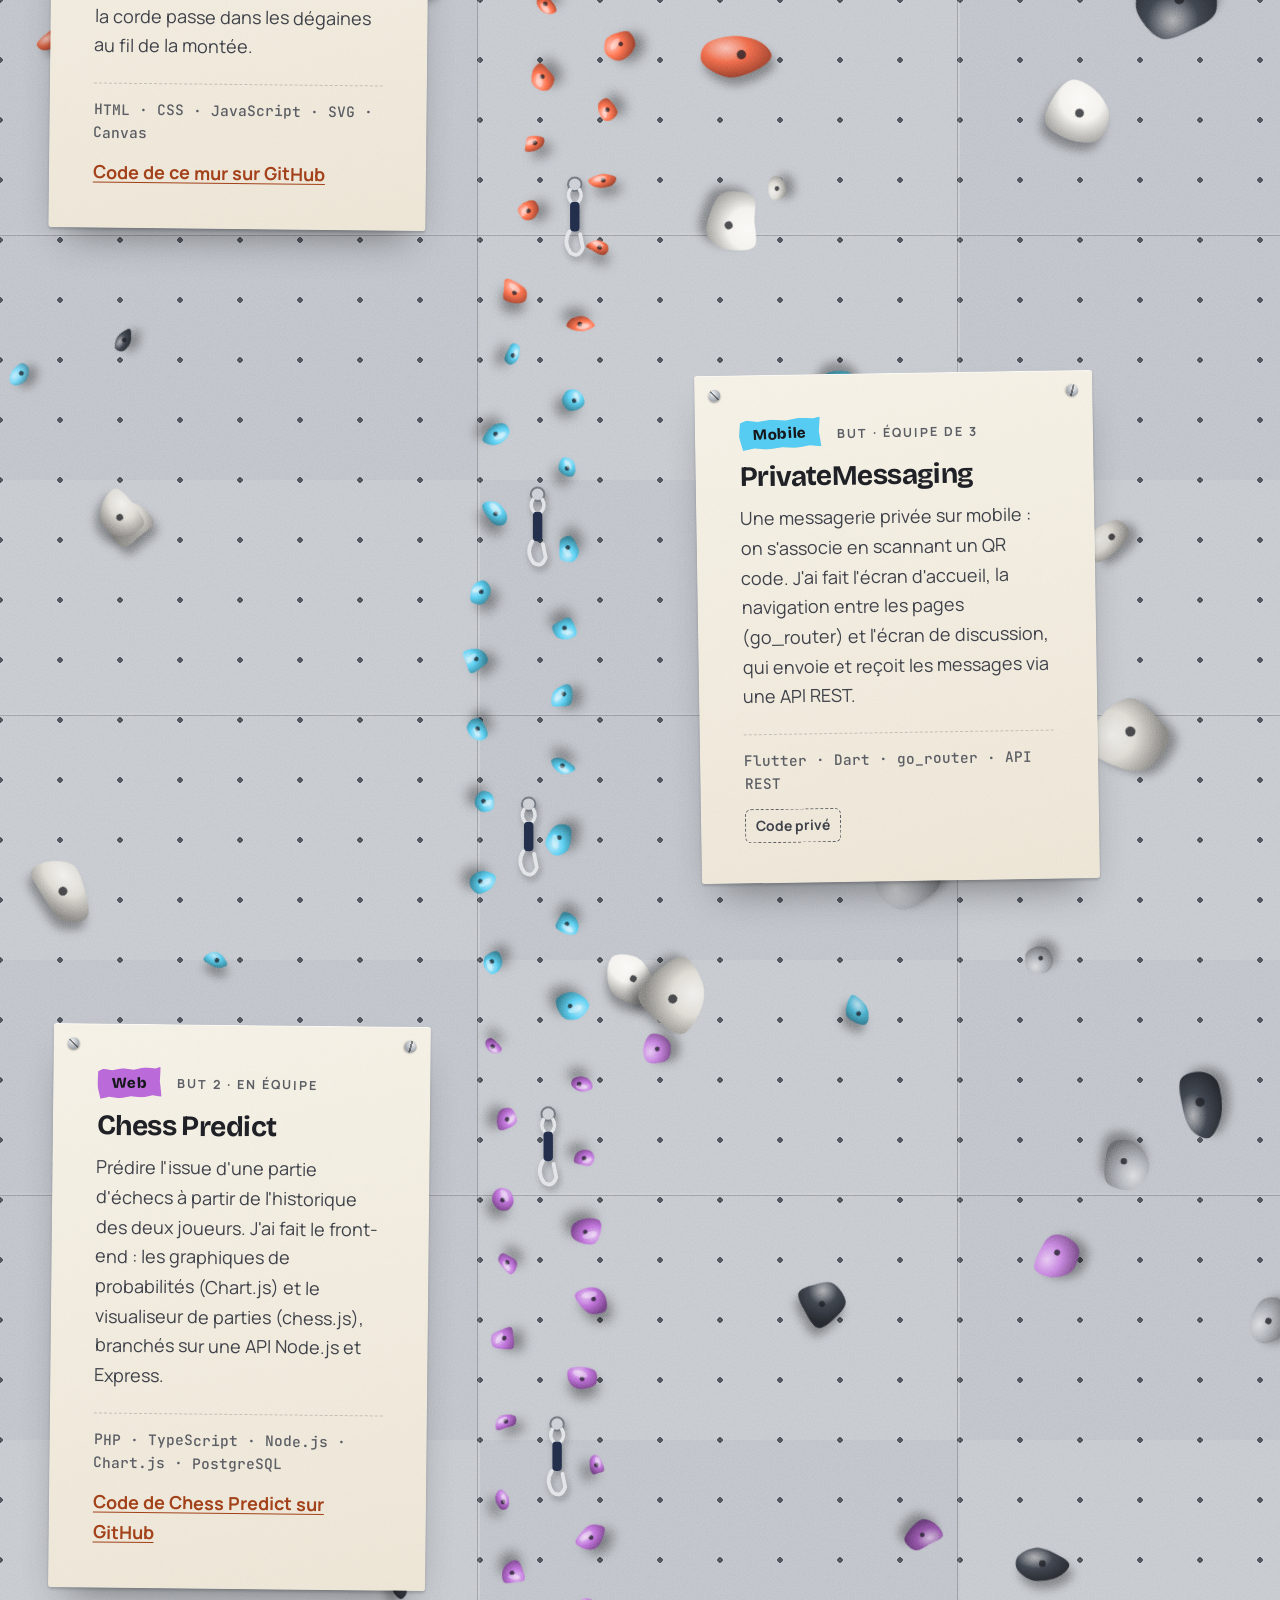
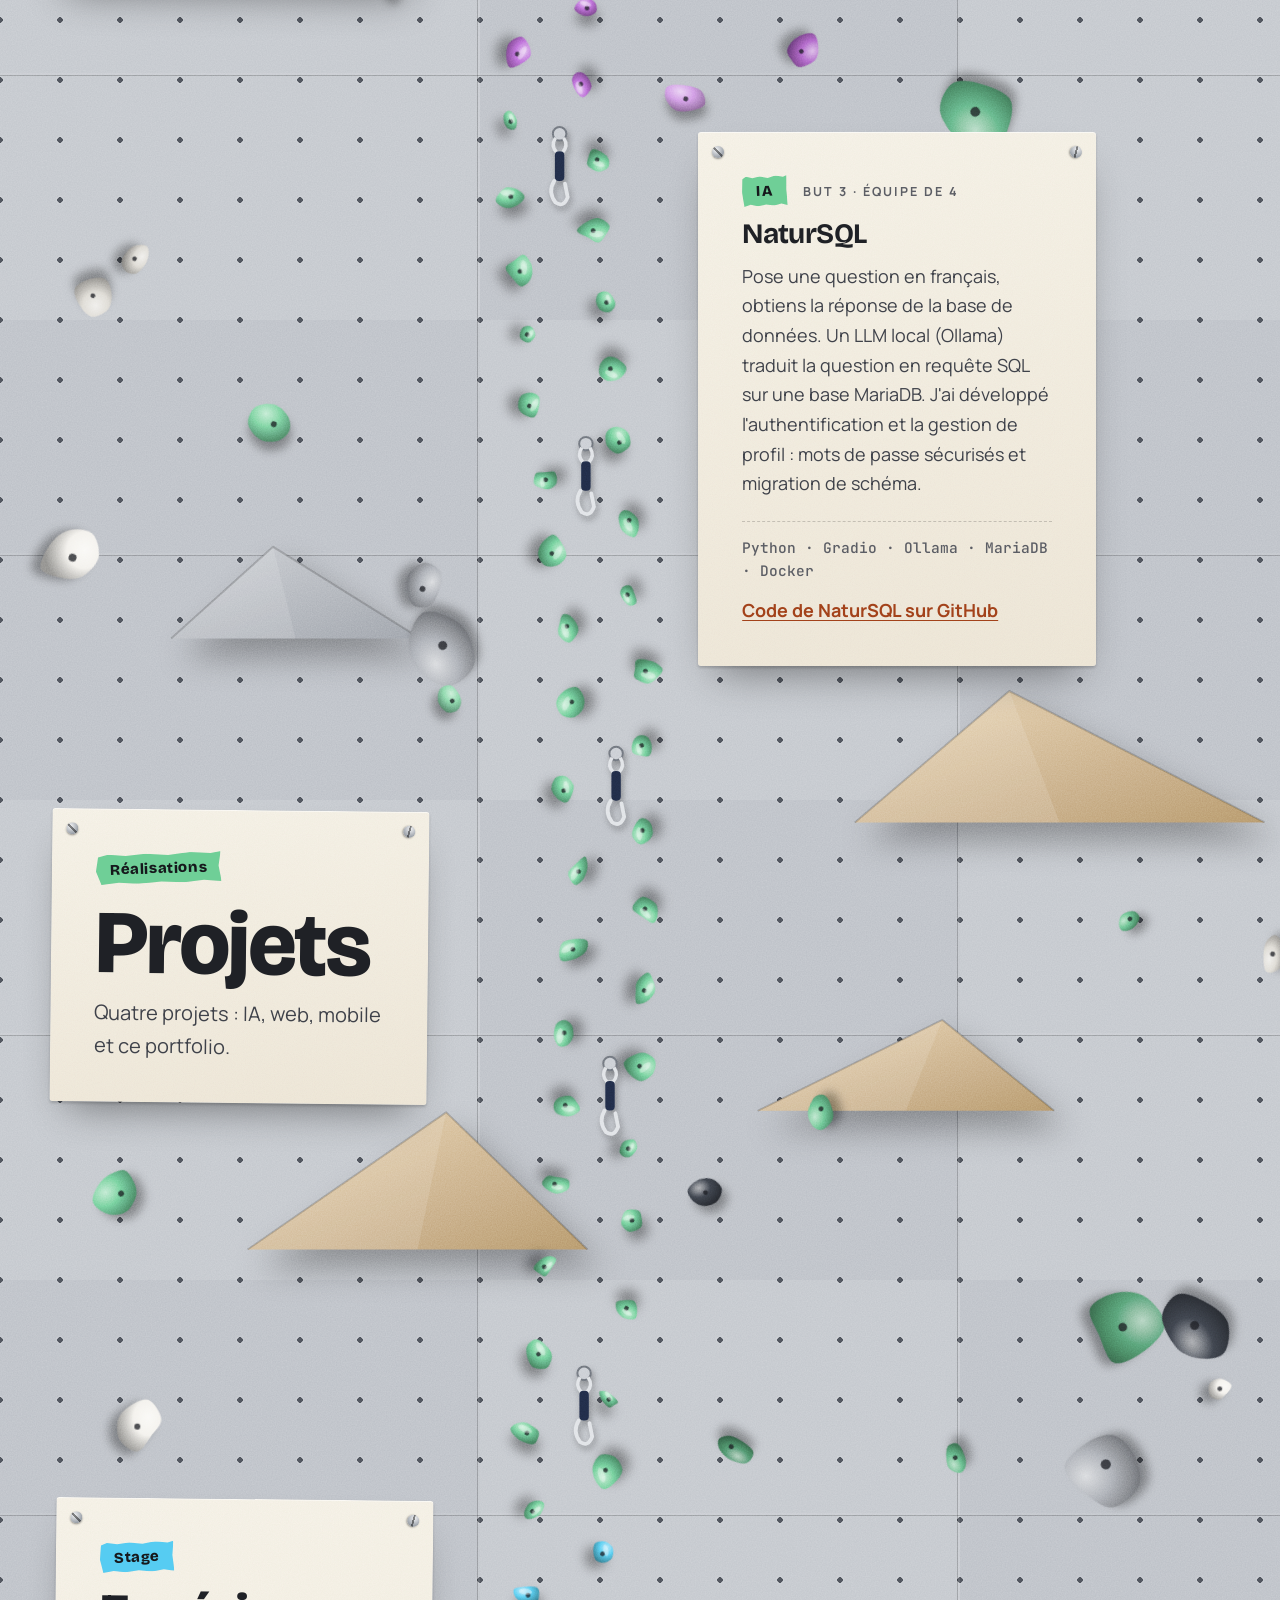
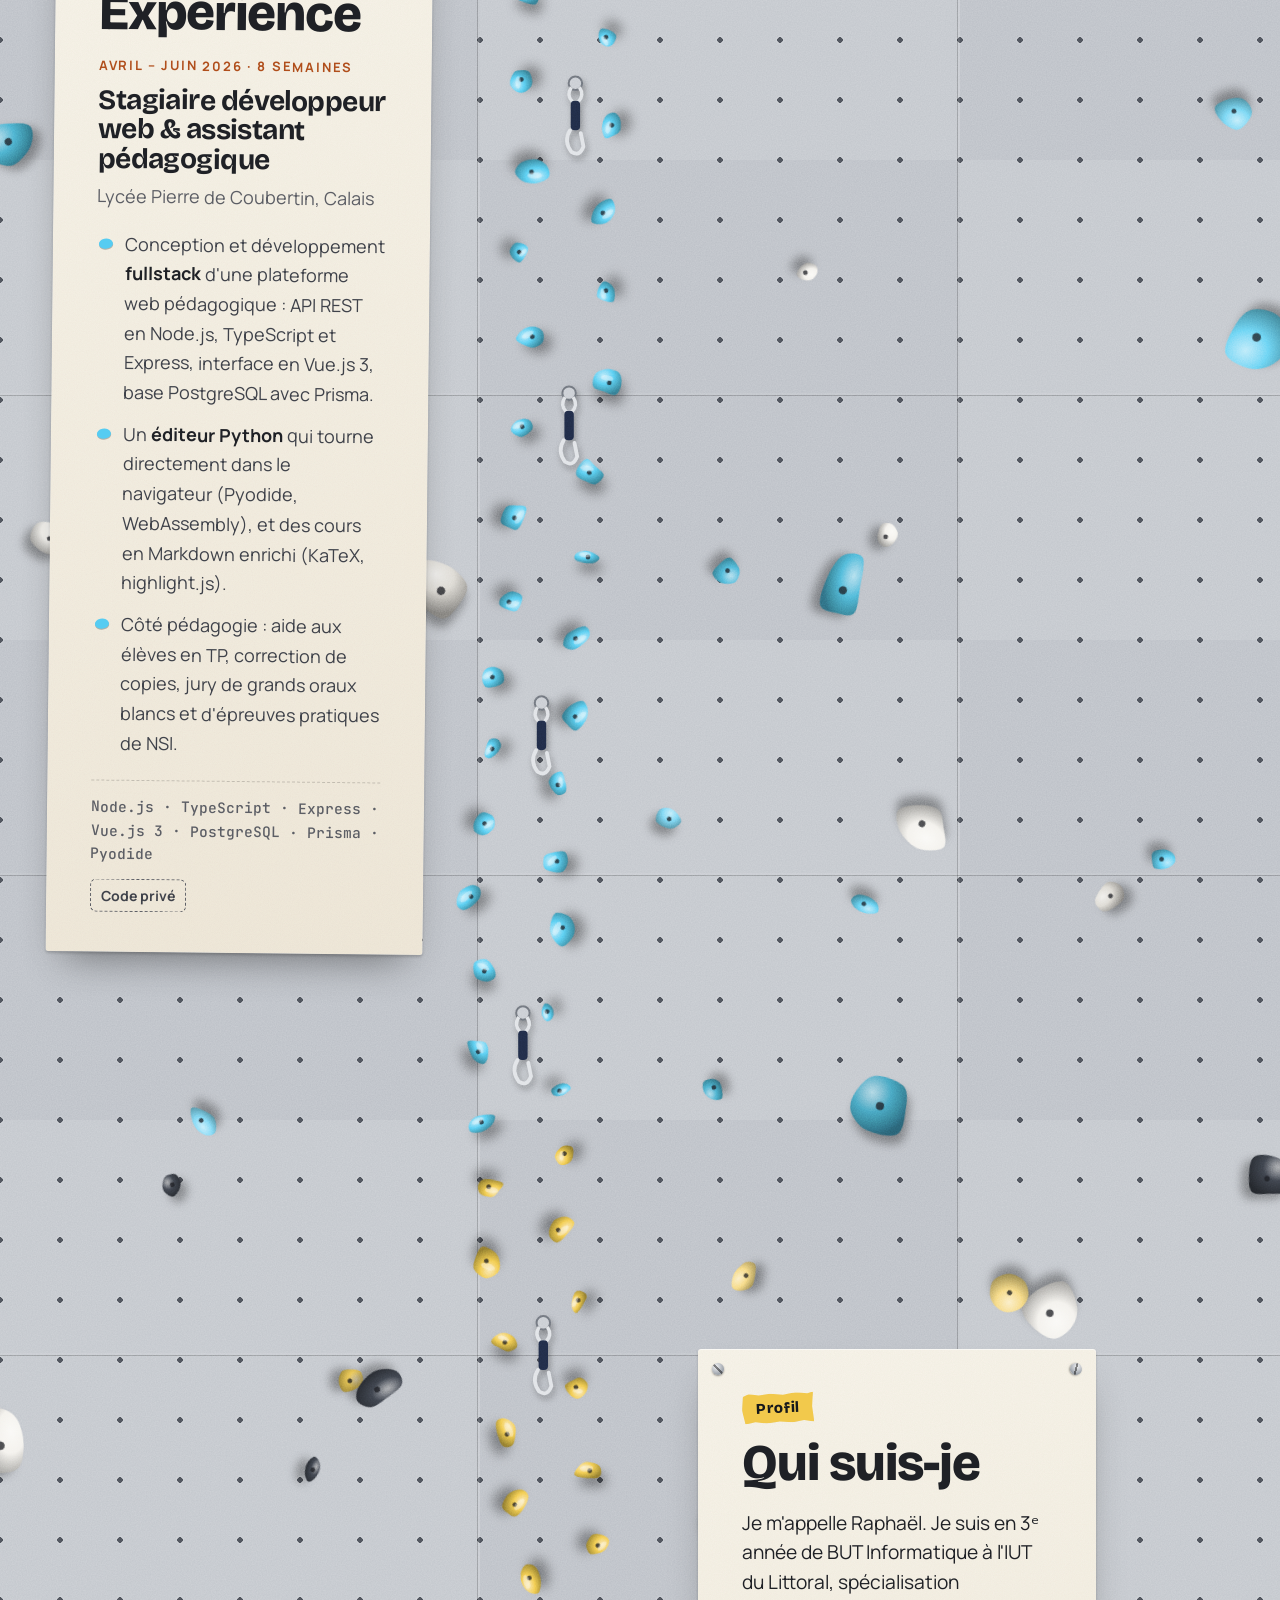
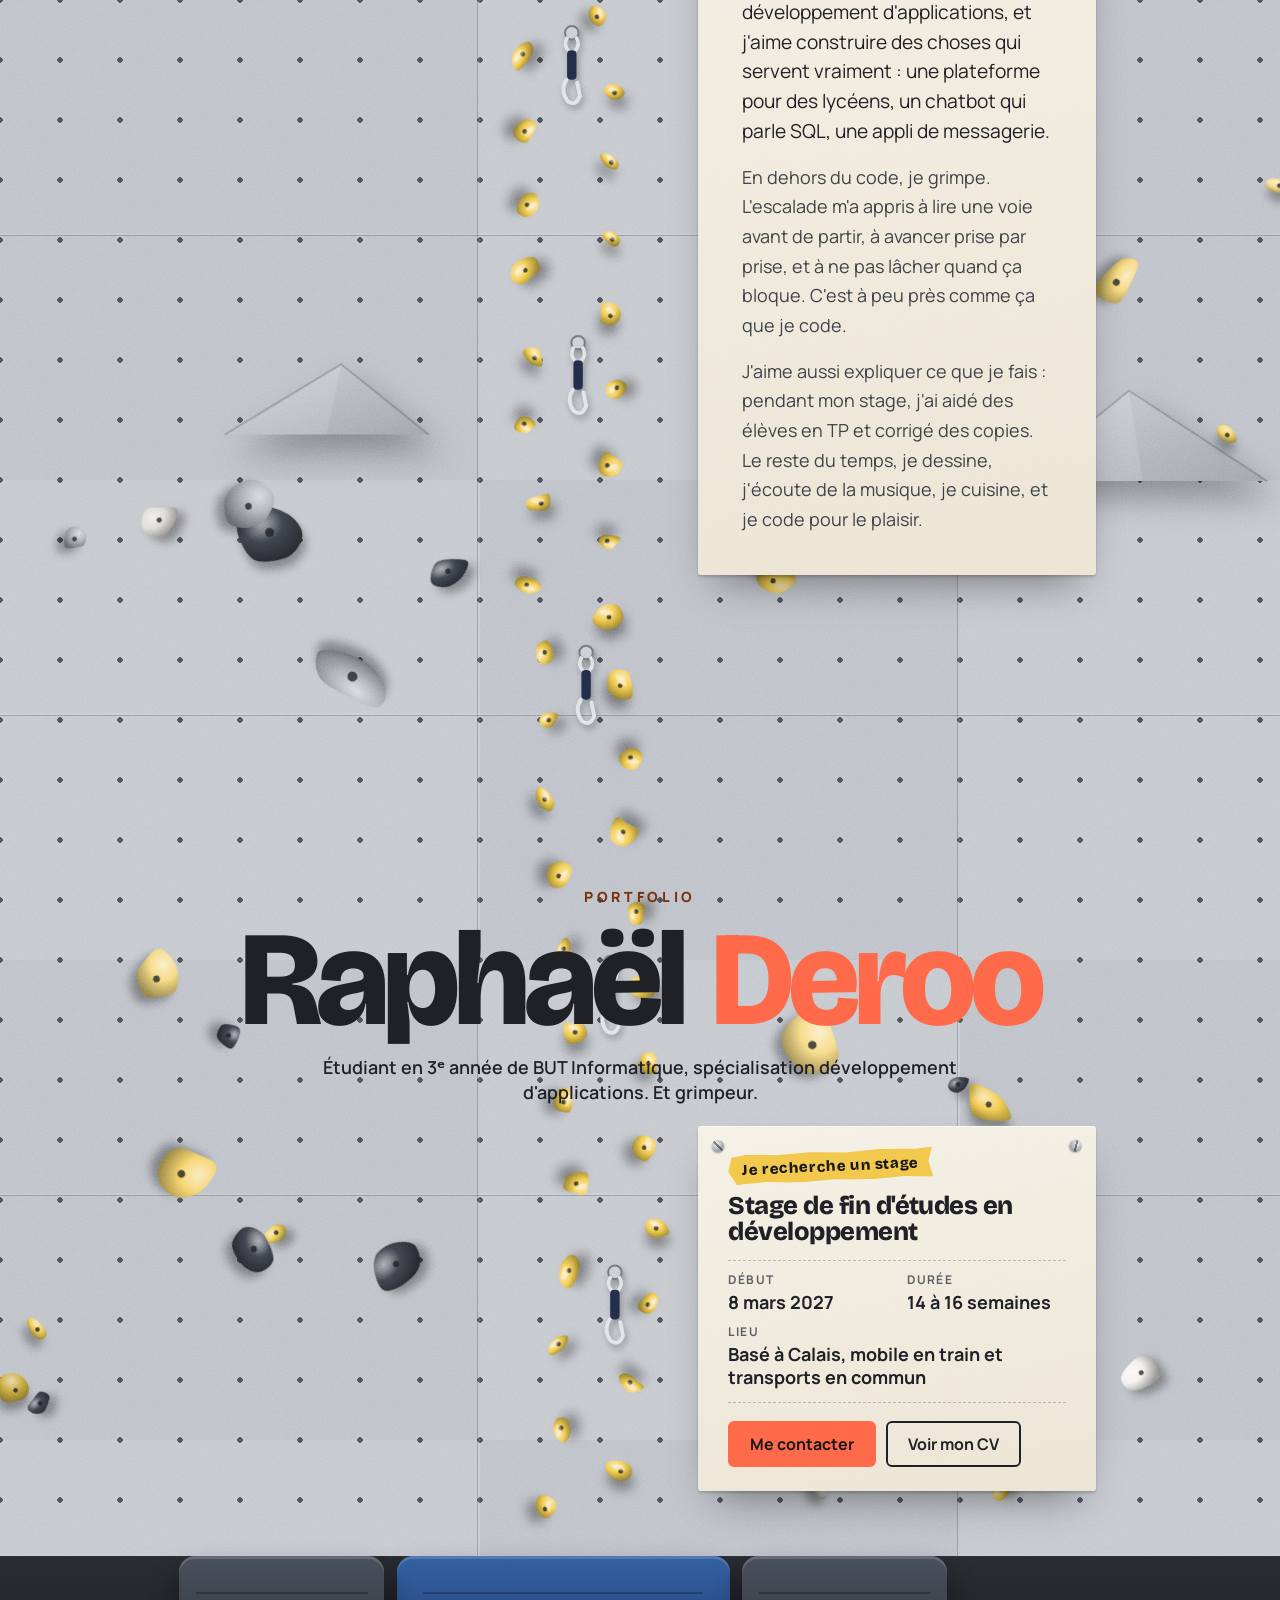
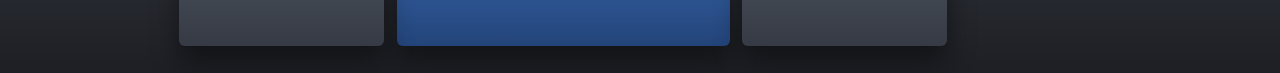
==== commit 07cc7a25: "Portfolio : CV bilingue sur le mur, bloc stage, barre d'accès et traduction anglaise - Barre fixe en" ====
--- a/index.html
+++ b/index.html
@@ -3,16 +3,16 @@
 <head>
   <meta charset="UTF-8">
   <meta name="viewport" content="width=device-width, initial-scale=1">
-  <title>Raphaël Deroo — Le mur</title>
-  <meta name="description" content="Portfolio de Raphaël Deroo, étudiant en 3e année de BUT Informatique, spécialisation développement d'applications. Un mur d'escalade à grimper en scrollant vers le haut.">
-  <meta property="og:title" content="Raphaël Deroo — Le mur">
-  <meta property="og:description" content="Un portfolio à grimper : projets, compétences et contact de Raphaël Deroo.">
+  <title data-en="Raphaël Deroo — The wall">Raphaël Deroo — Le mur</title>
+  <meta name="description" content="Portfolio de Raphaël Deroo, étudiant en 3e année de BUT Informatique, spécialisation développement d'applications. Un mur d'escalade à grimper en scrollant vers le haut." data-en-content="Portfolio of Raphaël Deroo, third-year BUT Computer Science student specialising in application development. A climbing wall you scale by scrolling up.">
+  <meta property="og:title" content="Raphaël Deroo — Le mur" data-en-content="Raphaël Deroo — The wall">
+  <meta property="og:description" content="Un portfolio à grimper : projets, compétences et contact de Raphaël Deroo." data-en-content="A portfolio to climb: projects, skills and contact details of Raphaël Deroo.">
   <meta property="og:type" content="website">
   <meta name="theme-color" content="#b4b8bf">
   <link rel="icon" href="data:image/svg+xml,%3Csvg xmlns='http://www.w3.org/2000/svg' viewBox='0 0 64 64'%3E%3Cpath d='M14 40c-4-12 6-26 20-27 13-1 22 10 18 22-3 10-14 16-24 14-7-1-12-4-14-9z' fill='%23ff6b4a'/%3E%3Ccircle cx='33' cy='32' r='5' fill='%2314161b'/%3E%3C/svg%3E">
   <link rel="preconnect" href="https://fonts.googleapis.com">
   <link rel="preconnect" href="https://fonts.gstatic.com" crossorigin>
-  <link rel="stylesheet" href="https://fonts.googleapis.com/css2?family=Bricolage+Grotesque:opsz,wght@12..96,500;12..96,700;12..96,800&family=Manrope:wght@400;500;600;700&family=JetBrains+Mono:wght@500&display=swap">
+  <link rel="stylesheet" href="https://fonts.googleapis.com/css2?family=Bricolage+Grotesque:opsz,wght@12..96,500;12..96,700;12..96,800&family=Manrope:wght@400;500;600;700&family=JetBrains+Mono:wght@500&family=Roboto:wght@700&display=swap">
   <link rel="stylesheet" href="assets/css/mur.css">
   <script>
     // On arrive au pied du mur : la page s'ouvre en bas.
@@ -22,7 +22,15 @@
 </head>
 <body>
 
-  <a class="skip" href="#sommet">Aller directement au sommet (contact)</a>
+  <a class="skip" href="#contact" data-en="Skip to contact">Aller directement au contact</a>
+
+  <!-- Barre d'accès rapide, visible partout sur le mur -->
+  <nav class="bar" aria-label="Accès rapide" data-en-aria-label="Quick access">
+    <button class="bar-item lang" type="button" data-lang-toggle aria-label="FR / EN : passer en anglais" data-en-aria-label="FR / EN: switch to French"><span data-l="fr">FR</span><span data-l="en">EN</span></button>
+    <button class="bar-item bar-cv" type="button" data-cv>CV</button>
+    <a class="bar-item" href="#contact" data-target="contact" data-en="Contact me">Me contacter</a>
+    <a class="bar-item" href="https://github.com/raphaelderoo" target="_blank" rel="noopener">GitHub</a>
+  </nav>
 
   <!-- Dégradés partagés des prises -->
   <svg width="0" height="0" style="position:absolute" aria-hidden="true">
@@ -41,22 +49,20 @@
   </svg>
   <canvas class="chalk" id="chalk" aria-hidden="true"></canvas>
 
-  <!-- Altimètre / topo -->
-  <nav class="topo" id="topo" aria-label="Sections du mur">
-    <button class="cv-link" type="button" data-cv>Mon CV</button>
-    <nav class="social" aria-label="Me retrouver"><a class="soc" href="https://www.linkedin.com/in/raphaelderoo-11b941341/" target="_blank" rel="noopener" aria-label="LinkedIn" title="LinkedIn"><svg viewBox="0 0 24 24" aria-hidden="true"><path d="M4.98 3.5C4.98 4.88 3.9 6 2.5 6S0 4.88 0 3.5 1.12 1 2.5 1s2.48 1.12 2.48 2.5zM.5 8.5h4V23h-4V8.5zM8.5 8.5h3.8v1.98h.05c.53-1 1.83-2.05 3.77-2.05 4.03 0 4.78 2.65 4.78 6.1V23h-4v-6.6c0-1.57-.03-3.6-2.2-3.6-2.2 0-2.54 1.72-2.54 3.5V23h-4V8.5z"/></svg></a><a class="soc" href="https://github.com/raphaelderoo" target="_blank" rel="noopener" aria-label="GitHub" title="GitHub"><svg viewBox="0 0 24 24" aria-hidden="true"><path d="M12 .5C5.73.5.5 5.73.5 12c0 5.08 3.29 9.39 7.86 10.91.58.1.79-.25.79-.56 0-.27-.01-1.17-.02-2.12-3.2.7-3.88-1.36-3.88-1.36-.52-1.33-1.28-1.68-1.28-1.68-1.04-.71.08-.7.08-.7 1.16.08 1.77 1.19 1.77 1.19 1.03 1.76 2.7 1.25 3.36.96.1-.75.4-1.25.73-1.54-2.55-.29-5.23-1.28-5.23-5.68 0-1.25.45-2.28 1.18-3.08-.12-.29-.51-1.45.11-3.02 0 0 .96-.31 3.15 1.18a10.9 10.9 0 0 1 5.74 0c2.18-1.49 3.15-1.18 3.15-1.18.62 1.57.23 2.73.11 3.02.74.8 1.18 1.83 1.18 3.08 0 4.41-2.69 5.38-5.25 5.67.41.36.78 1.06.78 2.15 0 1.55-.01 2.8-.01 3.18 0 .31.21.67.8.56A10.52 10.52 0 0 0 23.5 12C23.5 5.73 18.27.5 12 .5z"/></svg></a><a class="soc" href="mailto:derooraphael077@gmail.com" aria-label="E-mail" title="derooraphael077@gmail.com"><svg viewBox="0 0 24 24" aria-hidden="true"><path d="M2 4h20a1 1 0 0 1 1 1v14a1 1 0 0 1-1 1H2a1 1 0 0 1-1-1V5a1 1 0 0 1 1-1zm18.3 2H3.7L12 12.2 20.3 6zM3 8.24V18h18V8.24l-8.44 6.6a1 1 0 0 1-1.12 0L3 8.24z"/></svg></a></nav>
+  <!-- Altimètre et sommaire -->
+  <nav class="topo" id="topo" aria-label="Sections du mur" data-en-aria-label="Page sections">
     <div class="alt">
       <span class="alt-num" id="altNum">0,0</span>
       <span class="alt-unit">m</span>
     </div>
     <ol class="rail" id="rail">
-      <li><a href="#sommet" data-target="sommet"><b>6c</b><span>Sommet</span></a></li>
-    <li><a href="#contact" data-target="contact"><b>6b+</b><span>Me contacter</span></a></li>
-      <li><a href="#competences" data-target="competences"><b>6b</b><span>Compétences</span></a></li>
-      <li><a href="#projets" data-target="projets"><b>6a+</b><span>Projets</span></a></li>
-      <li><a href="#experience" data-target="experience"><b>5c</b><span>Expérience</span></a></li>
-      <li><a href="#qui" data-target="qui"><b>5a</b><span>Qui suis-je</span></a></li>
-      <li><a href="#depart" data-target="depart"><b>4</b><span>Départ</span></a></li>
+      <li><a href="#sommet" data-target="sommet"><span data-en="Summit">Sommet</span></a></li>
+      <li><a href="#contact" data-target="contact"><span>Contact</span></a></li>
+      <li><a href="#competences" data-target="competences"><span data-en="Skills">Compétences</span></a></li>
+      <li><a href="#projets" data-target="projets"><span data-en="Projects">Projets</span></a></li>
+      <li><a href="#experience" data-target="experience"><span data-en="Experience">Expérience</span></a></li>
+      <li><a href="#qui" data-target="qui"><span data-en="About me">Qui suis-je</span></a></li>
+      <li><a href="#depart" data-target="depart"><span data-en="Home">Accueil</span></a></li>
     </ol>
     <div class="rail-track" aria-hidden="true">
       <div class="rail-fill" id="railFill"></div>
@@ -64,10 +70,10 @@
   </nav>
 
   <!-- Le contenu est écrit du sol vers le sommet : la colonne est inversée à l'affichage.
-       Chaque fiche est une fiche de voie vissée au mur, avec son scotch de couleur et sa cotation. -->
+       Chaque fiche est vissée au mur, avec son scotch de couleur et son titre. -->
   <main class="route" id="route">
 
-    <section class="pitch pitch-start" id="depart" data-grade="4">
+    <section class="pitch pitch-start" id="depart" tabindex="-1">
       <div class="ground" aria-hidden="true">
         <div class="pad pad-a"></div>
         <div class="pad pad-b"></div>
@@ -76,105 +82,122 @@
       <div class="hero">
         <p class="hero-kicker">Portfolio</p>
         <h1 class="hero-title"><span>Raphaël</span><span>Deroo</span></h1>
-        <p class="hero-sub">Étudiant en 3ᵉ année de BUT Informatique, spécialisation développement d'applications. Et grimpeur.</p>
-        <div class="hero-cta"><button class="btn btn-main" type="button" data-cv>Voir mon CV</button><nav class="social social-inline" aria-label="Me retrouver"><a class="soc" href="https://www.linkedin.com/in/raphaelderoo-11b941341/" target="_blank" rel="noopener" aria-label="LinkedIn" title="LinkedIn"><svg viewBox="0 0 24 24" aria-hidden="true"><path d="M4.98 3.5C4.98 4.88 3.9 6 2.5 6S0 4.88 0 3.5 1.12 1 2.5 1s2.48 1.12 2.48 2.5zM.5 8.5h4V23h-4V8.5zM8.5 8.5h3.8v1.98h.05c.53-1 1.83-2.05 3.77-2.05 4.03 0 4.78 2.65 4.78 6.1V23h-4v-6.6c0-1.57-.03-3.6-2.2-3.6-2.2 0-2.54 1.72-2.54 3.5V23h-4V8.5z"/></svg></a><a class="soc" href="https://github.com/raphaelderoo" target="_blank" rel="noopener" aria-label="GitHub" title="GitHub"><svg viewBox="0 0 24 24" aria-hidden="true"><path d="M12 .5C5.73.5.5 5.73.5 12c0 5.08 3.29 9.39 7.86 10.91.58.1.79-.25.79-.56 0-.27-.01-1.17-.02-2.12-3.2.7-3.88-1.36-3.88-1.36-.52-1.33-1.28-1.68-1.28-1.68-1.04-.71.08-.7.08-.7 1.16.08 1.77 1.19 1.77 1.19 1.03 1.76 2.7 1.25 3.36.96.1-.75.4-1.25.73-1.54-2.55-.29-5.23-1.28-5.23-5.68 0-1.25.45-2.28 1.18-3.08-.12-.29-.51-1.45.11-3.02 0 0 .96-.31 3.15 1.18a10.9 10.9 0 0 1 5.74 0c2.18-1.49 3.15-1.18 3.15-1.18.62 1.57.23 2.73.11 3.02.74.8 1.18 1.83 1.18 3.08 0 4.41-2.69 5.38-5.25 5.67.41.36.78 1.06.78 2.15 0 1.55-.01 2.8-.01 3.18 0 .31.21.67.8.56A10.52 10.52 0 0 0 23.5 12C23.5 5.73 18.27.5 12 .5z"/></svg></a><a class="soc" href="mailto:derooraphael077@gmail.com" aria-label="E-mail" title="derooraphael077@gmail.com"><svg viewBox="0 0 24 24" aria-hidden="true"><path d="M2 4h20a1 1 0 0 1 1 1v14a1 1 0 0 1-1 1H2a1 1 0 0 1-1-1V5a1 1 0 0 1 1-1zm18.3 2H3.7L12 12.2 20.3 6zM3 8.24V18h18V8.24l-8.44 6.6a1 1 0 0 1-1.12 0L3 8.24z"/></svg></a></nav></div>
+        <p class="hero-sub" data-en="Third-year BUT Computer Science student, specialising in application development. And a climber.">Étudiant en 3ᵉ année de BUT Informatique, spécialisation développement d'applications. Et grimpeur.</p>
+        <div class="topo-card search" style="--tag:#f2c94c">
+          <p class="tape" data-en="Looking for an internship">Je recherche un stage</p>
+          <h2 data-en="Final-year internship in software development">Stage de fin d'études en développement</h2>
+          <dl class="search-facts">
+            <div><dt data-en="Start">Début</dt><dd data-en="8 March 2027">8 mars 2027</dd></div>
+            <div><dt data-en="Duration">Durée</dt><dd data-en="14 to 16 weeks">14 à 16 semaines</dd></div>
+            <div><dt data-en="Location">Lieu</dt><dd data-en="Based in Calais, mobile by train and public transport">Basé à Calais, mobile en train et transports en commun</dd></div>
+          </dl>
+          <div class="actions">
+            <a class="btn btn-main" href="#contact" data-target="contact" data-en="Contact me">Me contacter</a>
+            <button class="btn" type="button" data-cv data-en="View my CV">Voir mon CV</button>
+          </div>
+        </div>
         <p class="hero-hint" id="hint">
           <span class="hint-arrow" aria-hidden="true"></span>
-          <span>Scrolle <strong>vers le haut</strong> pour grimper</span>
+          <span data-en="Scroll <strong>up</strong> to climb">Scrolle <strong>vers le haut</strong> pour grimper</span>
         </p>
       </div>
     </section>
 
-    <section class="pitch" id="qui" data-grade="5a">
+    <section class="pitch" id="qui" tabindex="-1">
       <article class="topo-card side-r reveal" style="--tag:#f2c94c">
-        <header class="card-head"><span class="tape">5a</span><span class="card-route">Voie n°1</span></header>
-        <h2>Qui suis-je</h2>
-        <p class="lead">Je m'appelle Raphaël. Je suis en 3ᵉ année de BUT Informatique à l'IUT du Littoral, spécialisation développement d'applications, et j'aime construire des choses qui servent vraiment&nbsp;: une plateforme pour des lycéens, un chatbot qui parle SQL, une appli de messagerie.</p>
-        <p>En dehors du code, je grimpe. L'escalade m'a appris à lire une voie avant de partir, à avancer prise par prise, et à ne pas lâcher quand ça bloque. C'est à peu près comme ça que je code.</p>
-        <p>J'aime aussi expliquer ce que je fais&nbsp;: pendant mon stage, j'ai aidé des élèves en TP et corrigé des copies. Le reste du temps, je dessine, j'écoute de la musique, je cuisine, et je code pour le plaisir.</p>
-        <p class="note">Je cherche un stage à partir de <strong>mars 2027</strong>&nbsp;: 14 à 16 semaines, ou 8 semaines.</p>
-      </article>
-    </section>
-
-    <section class="pitch" id="experience" data-grade="5c">
+        <header class="card-head"><span class="tape" data-en="Profile">Profil</span></header>
+        <h2 data-en="About me">Qui suis-je</h2>
+        <p class="lead" data-en="My name is Raphaël. I am in my third year of a BUT in Computer Science at the IUT du Littoral, specialising in application development, and I like building things that are genuinely useful: a platform for high school students, a chatbot that speaks SQL, a messaging app.">Je m'appelle Raphaël. Je suis en 3ᵉ année de BUT Informatique à l'IUT du Littoral, spécialisation développement d'applications, et j'aime construire des choses qui servent vraiment&nbsp;: une plateforme pour des lycéens, un chatbot qui parle SQL, une appli de messagerie.</p>
+        <p data-en="Away from the code, I climb. Climbing taught me to read a route before setting off, to move forward one hold at a time, and not to let go when I get stuck. That is pretty much how I code.">En dehors du code, je grimpe. L'escalade m'a appris à lire une voie avant de partir, à avancer prise par prise, et à ne pas lâcher quand ça bloque. C'est à peu près comme ça que je code.</p>
+        <p data-en="I also enjoy explaining what I do: during my internship, I helped students in practical classes and marked papers. The rest of the time, I draw, listen to music, cook, and code for fun.">J'aime aussi expliquer ce que je fais&nbsp;: pendant mon stage, j'ai aidé des élèves en TP et corrigé des copies. Le reste du temps, je dessine, j'écoute de la musique, je cuisine, et je code pour le plaisir.</p>
+      </article>
+    </section>
+
+    <section class="pitch" id="experience" tabindex="-1">
       <article class="topo-card side-l reveal" style="--tag:#56ccf2">
-        <header class="card-head"><span class="tape">5c</span><span class="card-route">Voie n°2</span></header>
-        <h2>Expérience</h2>
-        <p class="xp-when">Avril – juin 2026 · 8 semaines</p>
-        <h3>Stagiaire développeur web &amp; assistant pédagogique</h3>
+        <header class="card-head"><span class="tape" data-en="Internship">Stage</span></header>
+        <h2 data-en="Experience">Expérience</h2>
+        <p class="xp-when" data-en="April – June 2026 · 8 weeks">Avril – juin 2026 · 8 semaines</p>
+        <h3 data-en="Web developer intern &amp; teaching assistant">Stagiaire développeur web &amp; assistant pédagogique</h3>
         <p class="xp-where">Lycée Pierre de Coubertin, Calais</p>
         <ul class="ticks">
-          <li>Conception et développement <strong>fullstack</strong> d'une plateforme web pédagogique&nbsp;: API REST en Node.js, TypeScript et Express, interface en Vue.js 3, base PostgreSQL avec Prisma.</li>
-          <li>Un <strong>éditeur Python</strong> qui tourne directement dans le navigateur (Pyodide, WebAssembly), et des cours en Markdown enrichi (KaTeX, highlight.js).</li>
-          <li>Côté pédagogie&nbsp;: aide aux élèves en TP, correction de copies, jury de grands oraux blancs et d'épreuves pratiques de NSI.</li>
+          <li data-en="Design and <strong>full-stack</strong> development of an educational web platform: REST API in Node.js, TypeScript and Express, Vue.js 3 interface, PostgreSQL database with Prisma.">Conception et développement <strong>fullstack</strong> d'une plateforme web pédagogique&nbsp;: API REST en Node.js, TypeScript et Express, interface en Vue.js 3, base PostgreSQL avec Prisma.</li>
+          <li data-en="A <strong>Python editor</strong> that runs directly in the browser (Pyodide, WebAssembly), and lessons in enriched Markdown (KaTeX, highlight.js).">Un <strong>éditeur Python</strong> qui tourne directement dans le navigateur (Pyodide, WebAssembly), et des cours en Markdown enrichi (KaTeX, highlight.js).</li>
+          <li data-en="On the teaching side: helping students in practical classes, marking papers, sitting on the jury for mock oral exams and NSI practical exams.">Côté pédagogie&nbsp;: aide aux élèves en TP, correction de copies, jury de grands oraux blancs et d'épreuves pratiques de NSI.</li>
         </ul>
         <p class="stack">Node.js · TypeScript · Express · Vue.js 3 · PostgreSQL · Prisma · Pyodide</p>
-      </article>
-    </section>
-
-    <section class="pitch pitch-tall" id="projets" data-grade="6a+">
+        <p class="code-link code-private" data-en="Private code">Code privé</p>
+      </article>
+    </section>
+
+    <section class="pitch pitch-tall" id="projets" tabindex="-1">
       <header class="topo-card pitch-title side-l reveal" style="--tag:#6fcf97">
-        <header class="card-head"><span class="tape">6a+</span><span class="card-route">Voie n°3</span></header>
-        <h2>Projets</h2>
-        <p>Quatre prises, quatre projets.</p>
+        <div class="card-head"><span class="tape" data-en="Selected work">Réalisations</span></div>
+        <h2 data-en="Projects">Projets</h2>
+        <p data-en="Four projects: AI, web, mobile and this portfolio.">Quatre projets&nbsp;: IA, web, mobile et ce portfolio.</p>
       </header>
 
       <article class="topo-card proj side-r reveal" style="--tag:#6fcf97">
-        <header class="card-head"><span class="tape">IA</span><span class="card-route">BUT 3 · équipe de 4</span></header>
+        <header class="card-head"><span class="tape" data-en="AI">IA</span><span class="card-route" data-en="BUT year 3 · team of 4">BUT 3 · équipe de 4</span></header>
         <h3>NaturSQL</h3>
-        <p>Pose une question en français, obtiens la réponse de la base de données. Un LLM local (Ollama) traduit la question en requête SQL sur une base MariaDB. J'ai développé l'authentification et la gestion de profil&nbsp;: mots de passe sécurisés et migration de schéma.</p>
+        <p data-en="Ask a question in French, get the answer from the database. A local LLM (Ollama) translates the question into an SQL query on a MariaDB database. I developed authentication and profile management: secure passwords and schema migration.">Pose une question en français, obtiens la réponse de la base de données. Un LLM local (Ollama) traduit la question en requête SQL sur une base MariaDB. J'ai développé l'authentification et la gestion de profil&nbsp;: mots de passe sécurisés et migration de schéma.</p>
         <p class="stack">Python · Gradio · Ollama · MariaDB · Docker</p>
+        <a class="code-link" href="https://github.com/ChtiAxel/appli_intelligente" target="_blank" rel="noopener" data-en="NaturSQL code on GitHub">Code de NaturSQL sur GitHub</a>
       </article>
 
       <article class="topo-card proj side-l reveal" style="--tag:#bb6bd9">
-        <header class="card-head"><span class="tape">Web</span><span class="card-route">BUT 2 · en équipe</span></header>
+        <header class="card-head"><span class="tape">Web</span><span class="card-route" data-en="BUT year 2 · team project">BUT 2 · en équipe</span></header>
         <h3>Chess Predict</h3>
-        <p>Prédire l'issue d'une partie d'échecs à partir de l'historique des deux joueurs. J'ai fait le front-end&nbsp;: les graphiques de probabilités (Chart.js) et le visualiseur de parties (chess.js), branchés sur une API Node.js et Express.</p>
+        <p data-en="Predicting the outcome of a chess game from both players' history. I built the front end: the probability charts (Chart.js) and the game viewer (chess.js), connected to a Node.js and Express API.">Prédire l'issue d'une partie d'échecs à partir de l'historique des deux joueurs. J'ai fait le front-end&nbsp;: les graphiques de probabilités (Chart.js) et le visualiseur de parties (chess.js), branchés sur une API Node.js et Express.</p>
         <p class="stack">PHP · TypeScript · Node.js · Chart.js · PostgreSQL</p>
+        <a class="code-link" href="https://github.com/roux2scours/SAE-WEBAPI-GROUPE-3-CHESS-PREDICT" target="_blank" rel="noopener" data-en="Chess Predict code on GitHub">Code de Chess Predict sur GitHub</a>
       </article>
 
       <article class="topo-card proj side-r reveal" style="--tag:#56ccf2">
-        <header class="card-head"><span class="tape">Mobile</span><span class="card-route">BUT · équipe de 3</span></header>
+        <header class="card-head"><span class="tape">Mobile</span><span class="card-route" data-en="BUT · team of 3">BUT · équipe de 3</span></header>
         <h3>PrivateMessaging</h3>
-        <p>Une messagerie privée sur mobile&nbsp;: on s'associe en scannant un QR code. J'ai fait l'écran d'accueil, la navigation entre les pages (go_router) et l'écran de discussion, qui envoie et reçoit les messages via une API REST.</p>
-        <p class="stack">Flutter · Dart · go_router · API REST</p>
+        <p data-en="A private messaging app for mobile: users pair up by scanning a QR code. I built the home screen, the navigation between pages (go_router) and the chat screen, which sends and receives messages through a REST API.">Une messagerie privée sur mobile&nbsp;: on s'associe en scannant un QR code. J'ai fait l'écran d'accueil, la navigation entre les pages (go_router) et l'écran de discussion, qui envoie et reçoit les messages via une API REST.</p>
+        <p class="stack">Flutter · Dart · go_router · <span data-en="REST API">API REST</span></p>
+        <p class="code-link code-private" data-en="Private code">Code privé</p>
       </article>
 
       <article class="topo-card proj side-l reveal" style="--tag:#ff6b4a">
-        <header class="card-head"><span class="tape">Perso</span><span class="card-route">Le site que tu grimpes</span></header>
-        <h3>Ce mur</h3>
-        <p>Mon portfolio, sans framework&nbsp;: HTML, CSS et JavaScript. Les prises sont générées, le grimpeur calcule la position de ses bras et de ses jambes à chaque image, et la corde passe dans les dégaines au fil de la montée.</p>
+        <header class="card-head"><span class="tape" data-en="Personal">Perso</span><span class="card-route" data-en="The site you are climbing">Le site que tu grimpes</span></header>
+        <h3 data-en="This wall">Ce mur</h3>
+        <p data-en="My portfolio, with no framework: HTML, CSS and JavaScript. The holds are generated, the climber works out the position of its arms and legs on every frame, and the rope runs through the quickdraws as you climb.">Mon portfolio, sans framework&nbsp;: HTML, CSS et JavaScript. Les prises sont générées, le grimpeur calcule la position de ses bras et de ses jambes à chaque image, et la corde passe dans les dégaines au fil de la montée.</p>
         <p class="stack">HTML · CSS · JavaScript · SVG · Canvas</p>
-      </article>
-    </section>
-
-    <section class="pitch" id="competences" data-grade="6b">
+        <a class="code-link" href="https://github.com/raphaelderoo/raphaelderoo.github.io" target="_blank" rel="noopener" data-en="Code for this wall on GitHub">Code de ce mur sur GitHub</a>
+      </article>
+    </section>
+
+    <section class="pitch" id="competences" tabindex="-1">
       <article class="topo-card logbook side-r reveal" style="--tag:#bb6bd9">
-        <header class="card-head"><span class="tape">6b</span><span class="card-route">Voie n°4</span></header>
-        <h2>Compétences</h2>
-        <p class="logbook-intro">Mon carnet de voies&nbsp;: une couleur de prise par famille, comme en salle.</p>
+        <header class="card-head"><span class="tape" data-en="Technical skills">Savoir-faire</span></header>
+        <h2 data-en="Skills">Compétences</h2>
+        <p class="logbook-intro" data-en="The technologies I use, grouped by area.">Les technologies que j'utilise, classées par domaine.</p>
         <dl class="log">
-          <div class="log-row" style="--c:#2d9cdb"><dt>Langages</dt><dd>Python, TypeScript, JavaScript, Java, C, C++, F#, PHP, Dart, HTML / CSS</dd></div>
-          <div class="log-row" style="--c:#27ae60"><dt>Web &amp; mobile</dt><dd>Node.js, Express, Vue.js 3, Prisma, API REST, Flutter, Gradio</dd></div>
-          <div class="log-row" style="--c:#f2c94c"><dt>Données</dt><dd>PostgreSQL, MariaDB, SQL, MongoDB, Redis, Neo4j</dd></div>
-          <div class="log-row" style="--c:#9b51e0"><dt>Outils</dt><dd>Git et GitHub, Docker, tests unitaires, méthode agile (sprints), VS Code</dd></div>
-          <div class="log-row" style="--c:#ff6b4a"><dt>IA</dt><dd>LLM en local (Ollama), réseaux de neurones, PyTorch</dd></div>
-          <div class="log-row" style="--c:#2f3542"><dt>Réseau</dt><dd>TCP/IP, IPv4 / IPv6, VLAN, routage statique et dynamique, Cisco</dd></div>
-          <div class="log-row" style="--c:#f4f4f4"><dt>Langues</dt><dd>Anglais B2, espagnol B2</dd></div>
+          <div class="log-row" style="--c:#2d9cdb"><dt data-en="Languages">Langages</dt><dd>Python, TypeScript, JavaScript, Java, C, C++, F#, PHP, Dart, HTML / CSS</dd></div>
+          <div class="log-row" style="--c:#27ae60"><dt data-en="Web &amp; mobile">Web &amp; mobile</dt><dd data-en="Node.js, Express, Vue.js 3, Prisma, REST APIs, Flutter, Gradio">Node.js, Express, Vue.js 3, Prisma, API REST, Flutter, Gradio</dd></div>
+          <div class="log-row" style="--c:#f2c94c"><dt data-en="Data">Données</dt><dd>PostgreSQL, MariaDB, SQL, MongoDB, Redis, Neo4j</dd></div>
+          <div class="log-row" style="--c:#9b51e0"><dt data-en="Tools">Outils</dt><dd data-en="Git and GitHub, Docker, unit testing, agile method (sprints), VS Code">Git et GitHub, Docker, tests unitaires, méthode agile (sprints), VS Code</dd></div>
+          <div class="log-row" style="--c:#ff6b4a"><dt data-en="AI">IA</dt><dd data-en="Local LLMs (Ollama), neural networks, PyTorch">LLM en local (Ollama), réseaux de neurones, PyTorch</dd></div>
+          <div class="log-row" style="--c:#2f3542"><dt data-en="Networking">Réseau</dt><dd data-en="TCP/IP, IPv4 / IPv6, VLAN, static and dynamic routing, Cisco">TCP/IP, IPv4 / IPv6, VLAN, routage statique et dynamique, Cisco</dd></div>
+          <div class="log-row" style="--c:#f4f4f4"><dt data-en="Languages spoken">Langues</dt><dd data-en="English B2, Spanish B2">Anglais B2, espagnol B2</dd></div>
         </dl>
       </article>
     </section>
 
-    <section class="pitch" id="contact" data-grade="6b+">
+    <section class="pitch" id="contact" tabindex="-1">
       <article class="topo-card side-r reveal" style="--tag:#56ccf2">
-        <header class="card-head"><span class="tape">6b+</span><span class="card-route">Voie n°5</span></header>
-        <h2>Me contacter</h2>
-        <p class="lead">Un stage, un projet, une question&nbsp;? Écris-moi, je réponds vite.</p>
+        <header class="card-head"><span class="tape">Contact</span></header>
+        <h2 data-en="Contact me">Me contacter</h2>
+        <p class="lead" data-en="An internship, a project, a question? Write to me, I reply quickly.">Un stage, un projet, une question&nbsp;? Écris-moi, je réponds vite.</p>
+        <p class="sr" role="status" id="copyStatus"></p>
         <div class="contacts">
           <div class="contact">
-            <span class="contact-label">E-mail</span>
+            <span class="contact-label" data-en="Email">E-mail</span>
             <a class="contact-value" href="mailto:derooraphael077@gmail.com">derooraphael077@gmail.com</a>
-            <button class="copy" type="button" data-copy="derooraphael077@gmail.com">Copier</button>
+            <button class="copy" type="button" data-copy="derooraphael077@gmail.com" aria-label="Copier l'adresse e-mail" data-en-aria-label="Copy the email address" data-en="Copy">Copier</button>
           </div>
           <div class="contact">
             <span class="contact-label">LinkedIn</span>
@@ -186,25 +209,25 @@
           </div>
         </div>
         <form class="mail-form" id="mailForm">
-          <p class="form-title">Ou laisse-moi un message</p>
-          <label>Ton nom<input name="nom" type="text" autocomplete="name" required></label>
-          <label>Ton message<textarea name="message" rows="4" required></textarea></label>
-          <button class="btn btn-main" type="submit">Envoyer par e-mail</button>
-          <p class="form-note">Le bouton ouvre ta messagerie avec le message déjà rempli.</p>
+          <p class="form-title" data-en="Or leave me a message">Ou laisse-moi un message</p>
+          <label><span data-en="Your name">Ton nom</span><input name="nom" type="text" autocomplete="name" required></label>
+          <label><span data-en="Your message">Ton message</span><textarea name="message" rows="4" required></textarea></label>
+          <button class="btn btn-main" type="submit" data-en="Send by email">Envoyer par e-mail</button>
+          <p class="form-note" data-en="The button opens your email app with the message already filled in.">Le bouton ouvre ta messagerie avec le message déjà rempli.</p>
         </form>
       </article>
     </section>
 
-    <section class="pitch pitch-top" id="sommet" data-grade="6c">
+    <section class="pitch pitch-top" id="sommet" tabindex="-1">
       <div class="anchor" aria-hidden="true"><span></span><span></span></div>
       <article class="topo-card summit side-r reveal" style="--tag:#ff6b4a">
-        <header class="card-head"><span class="tape">6c</span><span class="card-route">Sommet · 20 m</span></header>
-        <h2>Tu es au sommet&nbsp;!</h2>
-        <p class="lead">Merci d'avoir grimpé jusqu'ici. Maintenant, il faut redescendre&nbsp;: à pied, ou par le chemin le plus court.</p>
+        <header class="card-head"><span class="tape" data-en="End of the climb">Fin du parcours</span><span class="card-route" data-en="Summit · 20 m">Sommet · 20 m</span></header>
+        <h2 data-en="You made it to the top!">Tu es au sommet&nbsp;!</h2>
+        <p class="lead" data-en="Thanks for climbing all the way up here. Now you have to get back down: on foot, or by the shortest route.">Merci d'avoir grimpé jusqu'ici. Maintenant, il faut redescendre&nbsp;: à pied, ou par le chemin le plus court.</p>
         <div class="actions">
-          <button class="btn btn-fall" type="button" id="drop">Lâcher prise</button>
-          <button class="btn btn-ghost" type="button" id="descend">Redescendre ↓</button>
-          <button class="btn" type="button" data-cv>Voir mon CV</button>
+          <button class="btn btn-fall" type="button" id="drop" data-en="Let go">Lâcher prise</button>
+          <button class="btn btn-ghost" type="button" id="descend" data-en="Climb down ↓">Redescendre ↓</button>
+          <button class="btn" type="button" data-cv data-en="View my CV">Voir mon CV</button>
         </div>
       </article>
     </section>
@@ -214,15 +237,97 @@
   <dialog class="cv-sheet" id="cvSheet" aria-labelledby="cvTitle">
     <div class="cv-paper">
       <header class="cv-head">
-        <h2 id="cvTitle">Mon CV</h2>
+        <h2 id="cvTitle" data-en="My CV">Mon CV</h2>
         <div class="cv-actions">
-          <a class="btn btn-main" href="assets/cv/CV_Raphael_Deroo.pdf" download="CV_Raphael_Deroo.pdf">Télécharger</a>
-          <a class="btn" href="assets/cv/CV_Raphael_Deroo.pdf" target="_blank" rel="noopener">Plein écran</a>
-          <button class="btn cv-close" type="button" data-close aria-label="Fermer">✕</button>
+          <button class="btn lang" type="button" data-lang-toggle aria-label="FR / EN : passer en anglais" data-en-aria-label="FR / EN: switch to French"><span data-l="fr">FR</span><span data-l="en">EN</span></button>
+          <a class="btn btn-main" href="assets/cv/CV_Raphael_Deroo.pdf" download="CV_Raphael_Deroo.pdf" data-en-href="assets/cv/CV_Raphael_Deroo_EN.pdf" data-en-download="CV_Raphael_Deroo_EN.pdf" data-en="Download PDF">Télécharger le PDF</a>
+          <button class="btn cv-close" type="button" data-close aria-label="Fermer" data-en-aria-label="Close">✕</button>
         </div>
       </header>
-      <div class="cv-view">
-        <img class="cv-img" src="assets/cv/CV_Raphael_Deroo.png" alt="CV de Raphaël Deroo : formation, expérience, projets et compétences" loading="lazy" width="1655" height="2340">
+      <div class="cv-view" tabindex="0" role="region" aria-labelledby="cvTitle">
+        <article class="cv-doc">
+          <div class="cv-side">
+            <img class="cv-photo" src="assets/cv/photo.jpg" alt="Photo de Raphaël Deroo" data-en-alt="Photo of Raphaël Deroo" width="451" height="451">
+
+            <h3 class="cv-pill">Contact</h3>
+            <ul class="cv-contact">
+              <li><svg viewBox="0 0 24 24" aria-hidden="true"><path d="M2 4h20a1 1 0 0 1 1 1v14a1 1 0 0 1-1 1H2a1 1 0 0 1-1-1V5a1 1 0 0 1 1-1zm18.3 2H3.7L12 12.2 20.3 6zM3 8.24V18h18V8.24l-8.44 6.6a1 1 0 0 1-1.12 0L3 8.24z"/></svg><a href="mailto:derooraphael077@gmail.com">derooraphael077@gmail.com</a></li>
+              <li><svg viewBox="0 0 24 24" aria-hidden="true"><path d="M12 .5C5.73.5.5 5.73.5 12c0 5.08 3.29 9.39 7.86 10.91.58.1.79-.25.79-.56 0-.27-.01-1.17-.02-2.12-3.2.7-3.88-1.36-3.88-1.36-.52-1.33-1.28-1.68-1.28-1.68-1.04-.71.08-.7.08-.7 1.16.08 1.77 1.19 1.77 1.19 1.03 1.76 2.7 1.25 3.36.96.1-.75.4-1.25.73-1.54-2.55-.29-5.23-1.28-5.23-5.68 0-1.25.45-2.28 1.18-3.08-.12-.29-.51-1.45.11-3.02 0 0 .96-.31 3.15 1.18a10.9 10.9 0 0 1 5.74 0c2.18-1.49 3.15-1.18 3.15-1.18.62 1.57.23 2.73.11 3.02.74.8 1.18 1.83 1.18 3.08 0 4.41-2.69 5.38-5.25 5.67.41.36.78 1.06.78 2.15 0 1.55-.01 2.8-.01 3.18 0 .31.21.67.8.56A10.52 10.52 0 0 0 23.5 12C23.5 5.73 18.27.5 12 .5z"/></svg><a href="https://github.com/raphaelderoo">https://github.com/raphaelderoo</a></li>
+              <li><svg viewBox="0 0 24 24" aria-hidden="true"><path d="M4.98 3.5C4.98 4.88 3.9 6 2.5 6S0 4.88 0 3.5 1.12 1 2.5 1s2.48 1.12 2.48 2.5zM.5 8.5h4V23h-4V8.5zM8.5 8.5h3.8v1.98h.05c.53-1 1.83-2.05 3.77-2.05 4.03 0 4.78 2.65 4.78 6.1V23h-4v-6.6c0-1.57-.03-3.6-2.2-3.6-2.2 0-2.54 1.72-2.54 3.5V23h-4V8.5z"/></svg><a href="https://www.linkedin.com/in/raphaelderoo-11b941341/">https://www.linkedin.com/in/raphaelderoo-11b941341/</a></li>
+              <li><svg viewBox="0 0 24 24" aria-hidden="true"><path d="M12 1a11 11 0 1 0 0 22 11 11 0 0 0 0-22zm8.9 10h-4a17 17 0 0 0-1.5-6.6A9 9 0 0 1 20.9 11zM12 3.1c1 1.2 2.7 4 2.9 7.9H9.100c.2-3.900 1.900-6.700 2.900-7.900zM3.100 13h4a17 17 0 0 0 1.500 6.600A9 9 0 0 1 3.100 13zm4-2h-4a9 9 0 0 1 5.500-6.600A17 17 0 0 0 7.100 11zM12 20.900c-1-1.200-2.700-4-2.900-7.900h5.800c-.2 3.900-1.900 6.700-2.900 7.900zm3.400-1.300a17 17 0 0 0 1.500-6.600h4a9 9 0 0 1-5.500 6.600z"/></svg><a href="https://raphaelderoo.github.io">https://raphaelderoo.github.io</a></li>
+            </ul>
+
+            <h3 class="cv-pill" data-en="Skills">Compétences</h3>
+            <ul class="cv-list">
+              <li><b data-en="Languages:">Langages :</b> Python, Java, C++, C, F#, PHP, HTML, CSS, JS, TypeScript</li>
+              <li><b data-en="Frameworks:">Frameworks :</b> Vue.js, Symfony, Node.js, Express</li>
+              <li><b data-en="Tools:">Outils :</b> GitHub, VS Code, Docker, Claude Code</li>
+              <li><b data-en="Databases:">Bases de données :</b> PostgreSQL, MariaDB</li>
+              <li><b data-en="Networking:">Réseau :</b> <span data-en="TCP/IP model, IPv4/IPv6, VLAN, static and dynamic routing, switch and router configuration (Cisco)">Modèle TCP/IP, IPv4/IPv6, VLAN, routage statique et dynamique, configuration de switchs et routeurs (Cisco)</span></li>
+              <li><b data-en="Soft skills:">Soft skills :</b> <span data-en="Teaching / Good interpersonal skills, autonomy, flexibility">Pédagogie / Bon relationnel, autonomie, flexibilité</span></li>
+            </ul>
+
+            <h3 class="cv-pill" data-en="Interests">Centres d’intérêt</h3>
+            <div class="cv-plain">
+              <p><b data-en="Team sports:">Sports collectifs :</b> <span data-en="Basketball, volleyball">Basketball, volleyball</span></p>
+              <p><b data-en="Individual sports:">Sports individuels :</b> <span data-en="Wrestling, climbing">Lutte, escalade</span></p>
+              <p><b data-en="Creative hobbies:">Loisirs créatifs :</b> <span data-en="Drawing (art in general), music">Dessin (l’art en général), musique</span></p>
+            </div>
+
+            <h3 class="cv-pill" data-en="Languages">Langues</h3>
+            <div class="cv-plain">
+              <p><b data-en="English: B2">Anglais : B2</b></p>
+              <p><b data-en="Spanish: B2">Espagnol : B2</b></p>
+            </div>
+          </div>
+
+          <div class="cv-main">
+            <p class="cv-name">Raphaël Deroo</p>
+            <p class="cv-pitch" data-en="For the third year of my Bachelor of Technology (BUT) in Computer Science, I am looking for a 14 to 16-week internship starting on 8 March 2027.">Pour la 3e année de mon Bachelor universitaire de technologie en informatique, je suis à la recherche d’un stage de 14 à 16 semaines à compter du 8 mars 2027.</p>
+
+            <h3 class="cv-pill" data-en="Education">Formations</h3>
+            <div class="cv-block">
+              <div class="cv-entry">
+                <p><b data-en="BUT in Computer Science — Application development track: design, development, validation">BUT Informatique — Parcours Réalisation d'applications : conception, développement, validation</b></p>
+                <p><i data-en="IUT du Littoral Côte d'Opale, Calais — September 2024 – June 2027 (3<sup>rd</sup> year in progress)">IUT du Littoral Côte d'Opale, Calais — Septembre 2024 – Juin 2027 (3<sup>e</sup> année en cours)</i></p>
+                <p data-en="Programme focused on software development: object-oriented programming, algorithms, databases and SQL, web development (PHP, TypeScript, Node.js), mobile development (Flutter/Dart), Python, quality and testing, Docker containerisation and team project management with Git.">Formation centrée sur le développement logiciel : programmation orientée objet, algorithmique, bases de données et SQL, développement web (PHP, TypeScript, Node.js), développement mobile (Flutter/Dart), Python, qualité et tests, conteneurisation Docker et gestion de projet en équipe avec Git.</p>
+              </div>
+              <div class="cv-entry">
+                <p><b data-en="General baccalaureate — Majors in Mathematics and Digital and Computer Science (NSI), with “Bien” honours">Baccalauréat général — Spécialités Mathématiques et Numérique et Sciences Informatiques (NSI) mention Bien</b></p>
+                <p>Lycée Pierre de Coubertin, Calais — 2024</p>
+              </div>
+            </div>
+
+            <h3 class="cv-pill" data-en="Professional experience">Expérience professionnelle</h3>
+            <div class="cv-block">
+              <div class="cv-entry">
+                <p><b data-en="Web Developer Intern &amp; Teaching Assistant">Stagiaire Développeur Web &amp; Assistant Pédagogique</b></p>
+                <p><i data-en="Lycée Pierre de Coubertin — Calais | April – June 2026 | 8 weeks">Lycée Pierre de Coubertin — Calais | Avril – Juin 2026 | 8 semaines</i></p>
+                <ul class="cv-list">
+                  <li data-en="Design and full-stack development of an educational web platform: Node.js/TypeScript/Express REST API, Vue.js 3 front end, PostgreSQL database with Prisma 7">Conception et développement fullstack d'une plateforme web pédagogique : API REST Node.js/TypeScript/Express, frontend Vue.js 3, base de données PostgreSQL avec Prisma 7</li>
+                  <li data-en="Integration of an interactive Python editor (Pyodide/WebAssembly) and rendering of lessons in enriched Markdown (KaTeX, highlight.js)">Intégration d'un éditeur Python interactif (Pyodide/WebAssembly) et rendu de cours Markdown enrichi (KaTeX, highlight.js)</li>
+                  <li data-en="Involvement in teaching activities: marking papers, helping students in practical classes, sitting on the jury for mock oral exams and mock NSI practical exams">Participation aux activités pédagogiques : correction de copies, aide aux élèves en TP, jury de grands oraux blancs et d’épreuves pratiques blanches de NSI</li>
+                </ul>
+              </div>
+            </div>
+
+            <h3 class="cv-pill cv-pill-center" data-en="Projects">Projets</h3>
+            <div class="cv-block">
+              <div class="cv-entry">
+                <p><b data-en="NaturSQL — Web application for querying a database in natural language">NaturSQL — Application web d'interrogation d’une base de données en langage naturel</b></p>
+                <p data-en="Python/Gradio development of the authentication and profile management of an application for querying a MariaDB database in French through an LLM (Ollama), with secure password handling, schema migration, Docker containerisation and Git versioning">Développement en Python/Gradio de l'authentification et de la gestion de profil d'une application permettant d'interroger en français une base de données MariaDB via un LLM (Ollama), avec gestion sécurisée des mots de passe, migration de schéma, conteneurisation Docker et versionnage Git</p>
+              </div>
+              <div class="cv-entry">
+                <p><b data-en="Chess Predict — Web application for predicting chess games">Chess Predict — Application web de prédiction de parties d'échecs</b></p>
+                <p data-en="PHP and TypeScript development of the front end of an application that predicts the outcome of a match between chess players from their history. Probability charts with Chart.js and game viewer with chess.js, connected to a Node.js/Express API and PostgreSQL, with Docker and Git.">Développement en PHP et TypeScript du front-end d'une application qui prédit l'issue d'un affrontement entre joueurs d'échecs à partir de leur historique. Graphiques de probabilités avec Chart.js et visualiseur de parties avec chess.js, reliés à une API Node.js/Express et PostgreSQL, avec Docker et Git.</p>
+              </div>
+              <div class="cv-entry">
+                <p><b data-en="PrivateMessaging — Private messaging mobile application">PrivateMessaging — Application mobile de messagerie privée</b></p>
+                <p data-en="Flutter/Dart development of a messaging application where users pair up by scanning a QR code. Design of the home screen and page navigation (go_router), then of the chat screen for sending and receiving messages through a REST API. Project versioned with Git.">Développement en Flutter/Dart d'une application de messagerie où les utilisateurs s'associent en scannant un QR code. Conception de l'écran d'accueil et de la navigation entre les pages (go_router), puis de l'écran de discussion permettant d'envoyer et de recevoir des messages via une API REST. Projet versionné sous Git.</p>
+              </div>
+            </div>
+          </div>
+        </article>
       </div>
     </div>
   </dialog>
--- a/assets/css/mur.css
+++ b/assets/css/mur.css
@@ -21,7 +21,7 @@
 }
 
 * { box-sizing: border-box; }
-html { background: var(--bg); }
+html { background: var(--bg); scroll-padding: 84px 0 24px; }
 body {
   margin: 0;
   position: relative;
@@ -42,6 +42,29 @@
 }
 .skip:focus { top: 16px; }
 
+/* ---------- Barre d'accès rapide ---------- */
+.bar {
+  position: fixed; z-index: 7; left: 16px; top: 16px;
+  display: flex; align-items: center; gap: 4px; padding: 6px; border-radius: 12px;
+  background: #16181c; border: 1px solid var(--card-line); box-shadow: 0 10px 24px -10px rgba(0,0,0,.6);
+}
+.bar-item {
+  display: inline-flex; align-items: center; min-height: 44px; padding: 0 13px; border: 0; border-radius: 8px;
+  font: 700 15px/1 var(--text); color: var(--ink); background: transparent; text-decoration: none; cursor: pointer;
+  transition: background .2s;
+}
+.bar-item:hover { background: #333842; }
+.bar-cv { background: var(--accent); color: #16181c; }
+.bar-cv:hover { background: #ff8466; }
+.lang { display: inline-flex; align-items: center; gap: 3px; }
+.bar-item.lang { padding: 0 7px; }
+.lang span { padding: 6px 6px; border-radius: 5px; }
+html[lang="fr"] .lang [data-l="fr"], html[lang="en"] .lang [data-l="en"] { background: var(--ink); color: #16181c; }
+.btn.lang { padding: 5px 7px; }
+.cv-paper .lang span { color: var(--ink); }
+html[lang="fr"] .cv-paper .lang [data-l="fr"], html[lang="en"] .cv-paper .lang [data-l="en"] { background: #1f2126; color: #f8f4ea; }
+.btn.lang:hover span { color: #f8f4ea; }
+
 /* ---------- Le mur ---------- */
 .wall {
   position: absolute; inset: 0 0 auto 0; height: 100%;
@@ -104,28 +127,6 @@
   backdrop-filter: blur(8px); -webkit-backdrop-filter: blur(8px);
   font-variant-numeric: tabular-nums;
 }
-.cv-link {
-  font: 800 14px/1 var(--display); letter-spacing: .04em; text-decoration: none; color: #16181c;
-  background: var(--accent); padding: 10px 16px; border-radius: 999px;
-  box-shadow: 0 6px 16px -6px rgba(0,0,0,.45); transition: transform .2s, background .2s;
-}
-.cv-link:hover { transform: translateY(-2px); background: #ff8466; }
-.hero-cta { margin: 28px 0 0; display: flex; align-items: center; justify-content: center; flex-wrap: wrap; gap: 12px; }
-button.cv-link { border: 0; cursor: pointer; }
-
-/* réseaux : petites prises rondes vissées au mur */
-.social { display: flex; flex-direction: column; gap: 8px; }
-.social-inline { flex-direction: row; }
-.soc {
-  width: 44px; height: 44px; border-radius: 50%; display: grid; place-items: center;
-  background: radial-gradient(circle at 35% 30%, #4a505b, #1f2228 75%); color: #f3efe8;
-  box-shadow: 0 6px 14px -6px rgba(0,0,0,.55), inset 0 -3px 0 rgba(0,0,0,.25);
-  transition: transform .25s cubic-bezier(.3,1.6,.5,1), background .2s;
-}
-.soc svg { width: 19px; height: 19px; fill: currentColor; }
-.soc:hover { transform: translateY(-3px) rotate(-6deg); background: radial-gradient(circle at 35% 30%, #ff9a80, var(--accent) 75%); color: #16181c; }
-.social-inline .soc { width: 50px; height: 50px; }
-
 /* la fiche CV, ouverte par-dessus le mur */
 .cv-sheet {
   width: min(880px, 94vw); max-height: 94vh; padding: 0; border: 0; background: transparent; overflow: visible;
@@ -148,9 +149,39 @@
 .cv-head h2 { margin: 0; font-size: 34px; }
 .cv-actions { display: flex; gap: 8px; flex-wrap: wrap; }
 .cv-close { width: 44px; padding: 11px 0; text-align: center; }
-.cv-view { flex: 1; min-height: 0; overflow: auto; border: 1.5px dashed rgba(0,0,0,.2); background: #fff; }
-.cv-pdf { display: block; width: 100%; height: min(1100px, 76vh); border: 0; }
-.cv-img { display: block; width: 100%; height: auto; }
+.cv-view { flex: 1; min-height: 0; overflow: auto; overscroll-behavior: contain; border: 1.5px dashed rgba(0,0,0,.2); background: #fff; }
+
+/* le CV : une page A4, deux colonnes, comme la maquette d'origine */
+.cv-doc {
+  --cv-ink: #0d0d0d;
+  display: grid; grid-template-columns: 268px minmax(0, 1fr); column-gap: 30px;
+  width: 100%; max-width: 794px; margin: 0 auto; padding: 38px 22px 24px;
+  background: #fff; color: var(--cv-ink); font: 400 12.1px/1.32 Arial, Helvetica, sans-serif;
+}
+.cv-doc p, .cv-doc li { margin: 0; color: var(--cv-ink); }
+.cv-doc b { font-weight: 700; }
+.cv-doc a { color: inherit; text-decoration: none; overflow-wrap: anywhere; }
+.cv-doc a:hover { text-decoration: underline; }
+.cv-doc sup { font-size: .7em; line-height: 0; }
+.cv-photo { width: 216px; height: 216px; margin: 0 auto 28px; border-radius: 50%; object-fit: cover; }
+.cv-pill {
+  margin: 0 0 12px; padding: 6px 14px 5px; border: 2px solid #0d0d0d; border-radius: 9px;
+  font: 700 18px/1.15 Roboto, Arial, sans-serif; letter-spacing: .1em; text-transform: uppercase; color: #0d0d0d;
+}
+.cv-pill-center { text-align: center; }
+.cv-contact { list-style: none; margin: 0 0 22px; padding: 0 0 0 14px; display: grid; gap: 11px; font-weight: 700; }
+.cv-contact li { display: grid; grid-template-columns: 20px minmax(0, 1fr); gap: 16px; align-items: center; }
+.cv-contact svg { width: 20px; height: 20px; fill: #0d0d0d; }
+.cv-contact a { padding-left: 8px; border-left: 1.5px solid #0d0d0d; }
+.cv-list { margin: 0 0 16px; padding: 0 0 0 32px; display: grid; gap: 7px; }
+.cv-plain { display: grid; gap: 9px; margin: 0 0 18px; padding-left: 12px; }
+.cv-name {
+  font: 700 37px/1.05 Roboto, Arial, sans-serif; letter-spacing: .085em; text-transform: uppercase;
+  width: fit-content; padding-bottom: 12px; border-bottom: 2px solid #0d0d0d; margin: 8px 0 12px !important;
+}
+.cv-pitch { font-size: 14px; line-height: 1.45; margin-bottom: 22px !important; }
+.cv-block { margin: 0 0 14px 7px; padding-left: 20px; border-left: 1.5px solid #0d0d0d; display: grid; gap: 14px; }
+.cv-block .cv-list { margin: 0; padding-left: 20px; gap: 0; }
 
 /* formulaire de contact */
 .mail-form { display: grid; gap: 12px; margin-top: 8px; }
@@ -160,26 +191,19 @@
   font: 500 17px/1.5 var(--text); color: var(--ink); text-transform: none; letter-spacing: 0;
   padding: 10px 12px; border: 2px solid var(--ink); border-radius: 6px; background: rgba(255,255,255,.55); resize: vertical;
 }
-.mail-form input:focus, .mail-form textarea:focus { outline: none; border-color: var(--accent); background: #fff; }
+.mail-form input:focus, .mail-form textarea:focus { border-color: #a3421a; background: #fff; }
 .mail-form .btn { justify-self: start; }
 .form-note { font-size: 14px; color: var(--ink-mute); margin: 0; }
-.hero-cta .btn { font-size: 17px; padding: 14px 22px; border-color: var(--accent); color: #16181c; }
-.hero-cta + .hero-hint { margin-top: 16px; }
 .alt-num { font-size: 28px; font-weight: 800; letter-spacing: -.02em; }
 .alt-unit { font-size: 14px; color: var(--ink-mute); font-weight: 700; }
 .rail { list-style: none; margin: 0; padding: 0 22px 0 0; display: flex; flex-direction: column; gap: 6px; position: relative; }
-.rail a {
-  display: flex; align-items: center; justify-content: flex-end; gap: 10px;
-  text-decoration: none; color: var(--ink); padding: 4px 0; position: relative;
-}
+.rail a { display: flex; justify-content: flex-end; text-decoration: none; color: var(--ink); }
 .rail a span {
-  position: absolute; right: calc(100% + 8px); white-space: nowrap; pointer-events: none;
-  font: 700 13px/1 var(--text); padding: 5px 8px; border-radius: 6px; background: rgba(20,22,27,.85);
-  opacity: 0; transform: translateX(6px); transition: opacity .25s, transform .25s;
-}
-.rail a b { font-size: 13px; min-width: 38px; text-align: center; padding: 4px 6px; border-radius: 6px; border: 1px solid var(--card-line); background: rgba(20,22,27,.8); transition: background .25s, color .25s; }
-.topo:hover .rail a span, .rail a:focus-visible span { opacity: 1; transform: none; }
-.rail a.on b { background: var(--accent); color: #111; border-color: transparent; }
+  white-space: nowrap; font: 700 13px/1 var(--text); padding: 8px 9px; border-radius: 6px;
+  border: 1px solid var(--card-line); background: rgba(20,22,27,.88); transition: background .25s, color .25s;
+}
+.rail a:hover span { background: #333842; }
+.rail a.on span { background: var(--accent); color: #111; border-color: transparent; }
 .rail-track { position: absolute; right: 0; bottom: 4px; width: 4px; height: calc(100% - 70px); border-radius: 4px; background: rgba(20,22,27,.55); overflow: hidden; }
 .rail-fill { position: absolute; left: 0; right: 0; bottom: 0; height: 0; background: linear-gradient(to top, var(--accent), #f2c94c); border-radius: 4px; }
 
@@ -201,12 +225,12 @@
 /* les fiches se placent de part et d'autre de la voie */
 .side-l, .side-r { width: min(var(--card-max), calc(var(--rx) - var(--corr) - var(--gut))); }
 .side-l { align-self: flex-start; margin-left: max(var(--gut), calc(var(--rx) - var(--corr) - var(--card-max))); }
-.side-r { align-self: flex-start; margin-left: calc(var(--rx) + var(--corr)); width: min(var(--card-max), calc(100vw - var(--rx) - var(--corr) - 120px)); }
-
-/* Les fiches : des fiches de voie en papier, vissées au mur, avec le scotch de couleur
-   et la cotation au marqueur, comme dans une salle d'escalade. */
+.side-r { align-self: flex-start; margin-left: calc(var(--rx) + var(--corr)); width: min(var(--card-max), calc(100vw - var(--rx) - var(--corr) - 184px)); }
+
+/* Les fiches : du papier vissé au mur, avec un scotch de couleur qui porte le titre,
+   comme dans une salle d'escalade. */
 .topo-card {
-  --ink: #1f2126; --ink-soft: #3f424a; --ink-mute: #7a7c83;
+  --ink: #1f2126; --ink-soft: #3f424a; --ink-mute: #5c5e65;
   position: relative;
   padding: 44px 44px 40px;
   color: var(--ink);
@@ -252,16 +276,12 @@
 .pitch-title p { font-size: 20px; }
 
 /* technologies : écrites simplement, comme une liste de matériel */
+.code-link { display: inline-block; margin: 14px 0 0; font-weight: 700; color: #a3421a; text-underline-offset: 3px; }
+.code-link:hover { color: var(--ink); }
+.code-private { padding: 4px 10px; border: 1.5px dashed var(--ink-mute); border-radius: 6px; font-size: 14px; color: var(--ink-soft); }
 .stack {
   margin: 22px 0 0; padding-top: 14px; border-top: 1.5px dashed rgba(0,0,0,.18);
   font: 500 14.5px/1.6 "JetBrains Mono", ui-monospace, monospace; color: var(--ink-mute);
-}
-.note {
-  margin-top: 24px; color: var(--ink);
-  font-size: 19px;
-}
-.note strong {
-  background: linear-gradient(transparent 55%, color-mix(in srgb, var(--tag) 70%, transparent) 55% 90%, transparent 90%);
 }
 
 .xp-when { font: 700 13px/1.3 var(--text); text-transform: uppercase; letter-spacing: .14em; color: #b04e1b; margin-bottom: 12px; }
@@ -274,7 +294,7 @@
   box-shadow: 0 1px 0 rgba(0,0,0,.25);
 }
 
-/* Compétences : un carnet de voies */
+/* Compétences */
 .logbook-intro { margin-bottom: 18px; }
 .log { margin: 0; border-top: 2px solid var(--ink); }
 .log-row {
@@ -302,7 +322,7 @@
 }
 .contact-label { grid-column: 1 / -1; font: 700 12px/1 var(--text); text-transform: uppercase; letter-spacing: .14em; color: var(--ink-mute); }
 .contact-value { font-weight: 700; font-size: 19px; text-decoration: none; overflow-wrap: anywhere; color: var(--ink); }
-.contact-value:hover { color: #c0571e; }
+.contact-value:hover { color: #a3421a; }
 .copy, .btn {
   font: 700 15px/1 var(--text); cursor: pointer; text-decoration: none;
   border-radius: 6px; border: 2px solid var(--ink); color: var(--ink);
@@ -310,7 +330,7 @@
   transition: background .2s, transform .2s, color .2s;
 }
 .copy:hover, .btn:hover { background: var(--ink); color: #f8f4ea; }
-.copy.ok { background: #27ae60; border-color: #27ae60; color: #fff; }
+.copy.ok { background: #27ae60; border-color: #27ae60; color: #16181c; }
 .actions { display: flex; flex-wrap: wrap; gap: 10px; }
 .btn-main { background: var(--accent); border-color: var(--accent); color: #16181c; }
 .btn-main:hover { background: #16181c; border-color: #16181c; color: #f8f4ea; }
@@ -330,7 +350,10 @@
   40%, 60% { transform: translate3d(7px, -3px, 0); }
 }
 @keyframes squash { 0% { transform: scaleY(1); } 20% { transform: scale(1.06, .62); } 55% { transform: scale(.98, 1.08); } 100% { transform: none; } }
-:focus-visible { outline: 3px solid #f2c94c; outline-offset: 3px; }
+/* deux tons : le repère de focus reste visible sur le papier comme sur le mur */
+:focus-visible { outline: 3px solid #16181c; outline-offset: 2px; box-shadow: 0 0 0 7px #f2c94c; }
+.pitch:focus-visible { outline: none; box-shadow: none; }
+.sr { position: absolute; width: 1px; height: 1px; margin: -1px; overflow: hidden; clip-path: inset(50%); white-space: nowrap; }
 
 /* Sommet : relais */
 .pitch-top { justify-content: flex-start; padding-top: 18vh; min-height: 110vh; }
@@ -367,16 +390,31 @@
 .pad-c { left: calc(var(--rx) - 30vw); width: 16vw; background: linear-gradient(#4a505c, #353a44); }
 
 .hero { position: relative; width: min(1100px, 92vw); text-align: center; display: flex; flex-direction: column; align-items: center; }
-.hero-kicker { font: 800 14px/1 var(--text); letter-spacing: .26em; text-transform: uppercase; color: #b04e1b; margin-bottom: 18px; }
+.hero-kicker { font: 800 14px/1 var(--text); letter-spacing: .26em; text-transform: uppercase; color: #7a2f0c; margin-bottom: 18px; }
 .hero-title {
   font-size: clamp(64px, 10.5vw, 178px); font-weight: 800; line-height: .86; letter-spacing: -.045em;
   display: flex; flex-wrap: wrap; justify-content: center; gap: 0 .22em;
   color: #1f2126;
 }
 .hero-title span:last-child { color: var(--accent); }
-.hero-sub { font-size: clamp(19px, 1.7vw, 24px); color: #2c2f36; font-weight: 600; margin: 26px 0 0; max-width: 36ch; }
+.hero-sub { font-size: clamp(17px, 1.4vw, 21px); line-height: 1.4; color: #1f2126; font-weight: 600; margin: 18px 0 0; max-width: 60ch; }
+
+/* Le bloc recherche de stage : la première chose qu'un recruteur doit lire */
+/* il se place à droite de la voie, pour laisser le grimpeur visible au départ */
+.search {
+  --tilt: 0deg; align-self: flex-start; margin-top: 20px; padding: 24px 30px; text-align: left;
+  width: min(540px, calc(100vw - var(--rx) - var(--corr) - 184px));
+  margin-left: calc(var(--rx) + var(--corr) - (100vw - min(1100px, 92vw)) / 2);
+}
+.search .tape { display: inline-block; margin: 0 0 12px; }
+.search h2 { font-size: clamp(24px, 2vw, 29px); margin-bottom: 14px; }
+.search-facts div:last-child { grid-column: 1 / -1; }
+.search-facts { display: grid; grid-template-columns: 1fr 1fr; gap: 10px 20px; margin: 0 0 18px; padding: 12px 0; border-block: 1.5px dashed rgba(0,0,0,.22); }
+.search-facts dt { font: 700 12px/1.2 var(--text); text-transform: uppercase; letter-spacing: .12em; color: var(--ink-mute); margin-bottom: 4px; }
+.search-facts dd { margin: 0; font-weight: 700; line-height: 1.3; color: var(--ink); }
+.search .btn { font-size: 16px; padding: 13px 20px; }
 .hero-hint {
-  display: inline-flex; align-items: center; gap: 12px; margin-top: 30px;
+  display: inline-flex; align-items: center; gap: 12px; margin-top: 16px;
   padding: 12px 20px 12px 14px; border-radius: 999px;
   background: rgba(24,26,31,.82); border: 1px solid var(--card-line); color: var(--ink);
   transition: opacity .5s, transform .5s;
@@ -396,10 +434,23 @@
 .js .reveal { opacity: 0; transform: translateY(50px) rotate(var(--tilt, 0deg)); transition: opacity .9s cubic-bezier(.2,.7,.2,1), transform .9s cubic-bezier(.2,.7,.2,1); }
 .js .reveal.in { opacity: 1; transform: rotate(var(--tilt, 0deg)); }
 
+/* grand écran : l'invitation à grimper passe à gauche de la voie */
+@media (min-width: 1101px) {
+  .hero-hint { position: absolute; left: 0; bottom: 0; margin: 0; }
+}
+/* écran peu haut : le bloc stage doit tenir au-dessus du sol */
+@media (min-width: 761px) and (max-height: 820px) {
+  .pitch-start { padding-top: 72px; }
+  .hero-kicker { display: none; }
+  .hero-title { font-size: clamp(64px, 7vw, 104px); }
+  .hero-sub { margin-top: 8px; }
+  .search { margin-top: 10px; padding: 18px 26px; }
+}
+
 /* ---------- Écrans moyens : une seule colonne à droite de la voie ---------- */
 @media (max-width: 1100px) {
   :root { --rx: 17vw; --corr: 11vw; }
-  .side-l, .side-r { align-self: flex-start; margin-left: calc(var(--rx) + var(--corr)); width: min(var(--card-max), calc(100vw - var(--rx) - var(--corr) - 120px)); }
+  .side-l, .side-r { align-self: flex-start; margin-left: calc(var(--rx) + var(--corr)); width: min(var(--card-max), calc(100vw - var(--rx) - var(--corr) - 184px)); }
 }
 
 /* ---------- Mobile ---------- */
@@ -420,22 +471,59 @@
   .contact { grid-template-columns: 1fr auto; }
   .contact-label { grid-column: 1 / -1; }
   .contact-value { font-size: 16px; }
-  .topo { right: 10px; top: 12px; transform: none; }
+  /* la barre devient un bandeau : le contenu défile dessous, l'altimètre reste à droite */
+  .bar { left: 0; right: 0; top: 0; padding: 5px 6px; gap: 1px; border-width: 0 0 1px; border-radius: 0; }
+  .bar-item { padding: 0 8px; font-size: 13px; }
+  .bar-item.lang { padding: 0 2px; }
+  .lang span { padding: 5px 4px; }
+  .topo { right: 6px; top: 11px; transform: none; z-index: 8; }
   .rail, .rail-track { display: none; }
-  .alt { padding: 6px 12px; }
-  .alt-num { font-size: 20px; }
-  .topo { flex-direction: row-reverse; align-items: center; gap: 8px; }
-  .cv-link { font-size: 13px; padding: 8px 12px; }
-  .topo .social { display: none; }
+  .alt { padding: 5px 8px; }
+  .alt-num { font-size: 18px; }
+  .alt-unit { font-size: 12px; }
+  .anchor { top: 72px; }
+  .pitch-top { padding-top: 160px; }
+  .pitch-start { padding: 70px 12px 0; min-height: 100vh; }
+  .hero-kicker { display: none; }
+  .hero-title { font-size: 50px; line-height: .9; }
+  .hero-sub { font-size: 15px; margin-top: 10px; }
+  .search { align-self: stretch; width: auto; margin: 12px 0 0; padding: 20px 16px 16px; }
+  .search .actions { display: grid; grid-template-columns: 1fr 1fr; }
+  .search .btn { font-size: 15px; padding: 13px 8px; text-align: center; }
+  .hero-hint { margin-top: 10px; padding: 7px 14px 7px 8px; font-size: 14px; }
+  .hint-arrow { width: 26px; height: 26px; }
   .cv-paper { padding: 22px 14px 14px; }
   .cv-head h2 { font-size: 26px; }
+  .cv-actions .btn { min-height: 44px; }
   .pad-a { left: 0; width: 36vw; }
   .pad-b { left: 40vw; width: 24vw; }
   .pad-c { display: none; }
+}
+
+/* le CV à l'écran sur téléphone ; le PDF garde ses deux colonnes */
+@media screen and (max-width: 760px) {
+  .cv-doc { grid-template-columns: minmax(0, 1fr); padding: 20px 14px; }
+  .cv-main { grid-row: 1; }
+  .cv-name { font-size: 28px; }
+  .cv-photo { width: 140px; height: 140px; margin-top: 12px; }
 }
 
 @media (prefers-reduced-motion: reduce) {
   .js .reveal { opacity: 1; transform: none; transition: none; }
   .hint-arrow { animation: none; }
   .topo-card { transform: none; }
-}
+  .cv-sheet[open] { animation: none; }
+}
+
+/* ---------- Le PDF du CV : seule la feuille est imprimée ---------- */
+@page { size: A4; margin: 0; }
+@media print {
+  html, body { background: #fff !important; }
+  .cv-sheet::backdrop { background: none; backdrop-filter: none; -webkit-backdrop-filter: none; }
+  body:has(.cv-sheet[open]) > :not(.cv-sheet) { display: none !important; }
+  .cv-sheet { position: static; width: 210mm; max-width: none; max-height: none; margin: 0; animation: none !important; }
+  .cv-paper { display: block; max-height: none; padding: 0; background: #fff; box-shadow: none; }
+  .cv-paper::before, .cv-paper::after, .cv-head { display: none; }
+  .cv-view { overflow: visible; border: 0; }
+  .cv-doc { max-width: none; width: 210mm; height: 296mm; overflow: hidden; }
+}
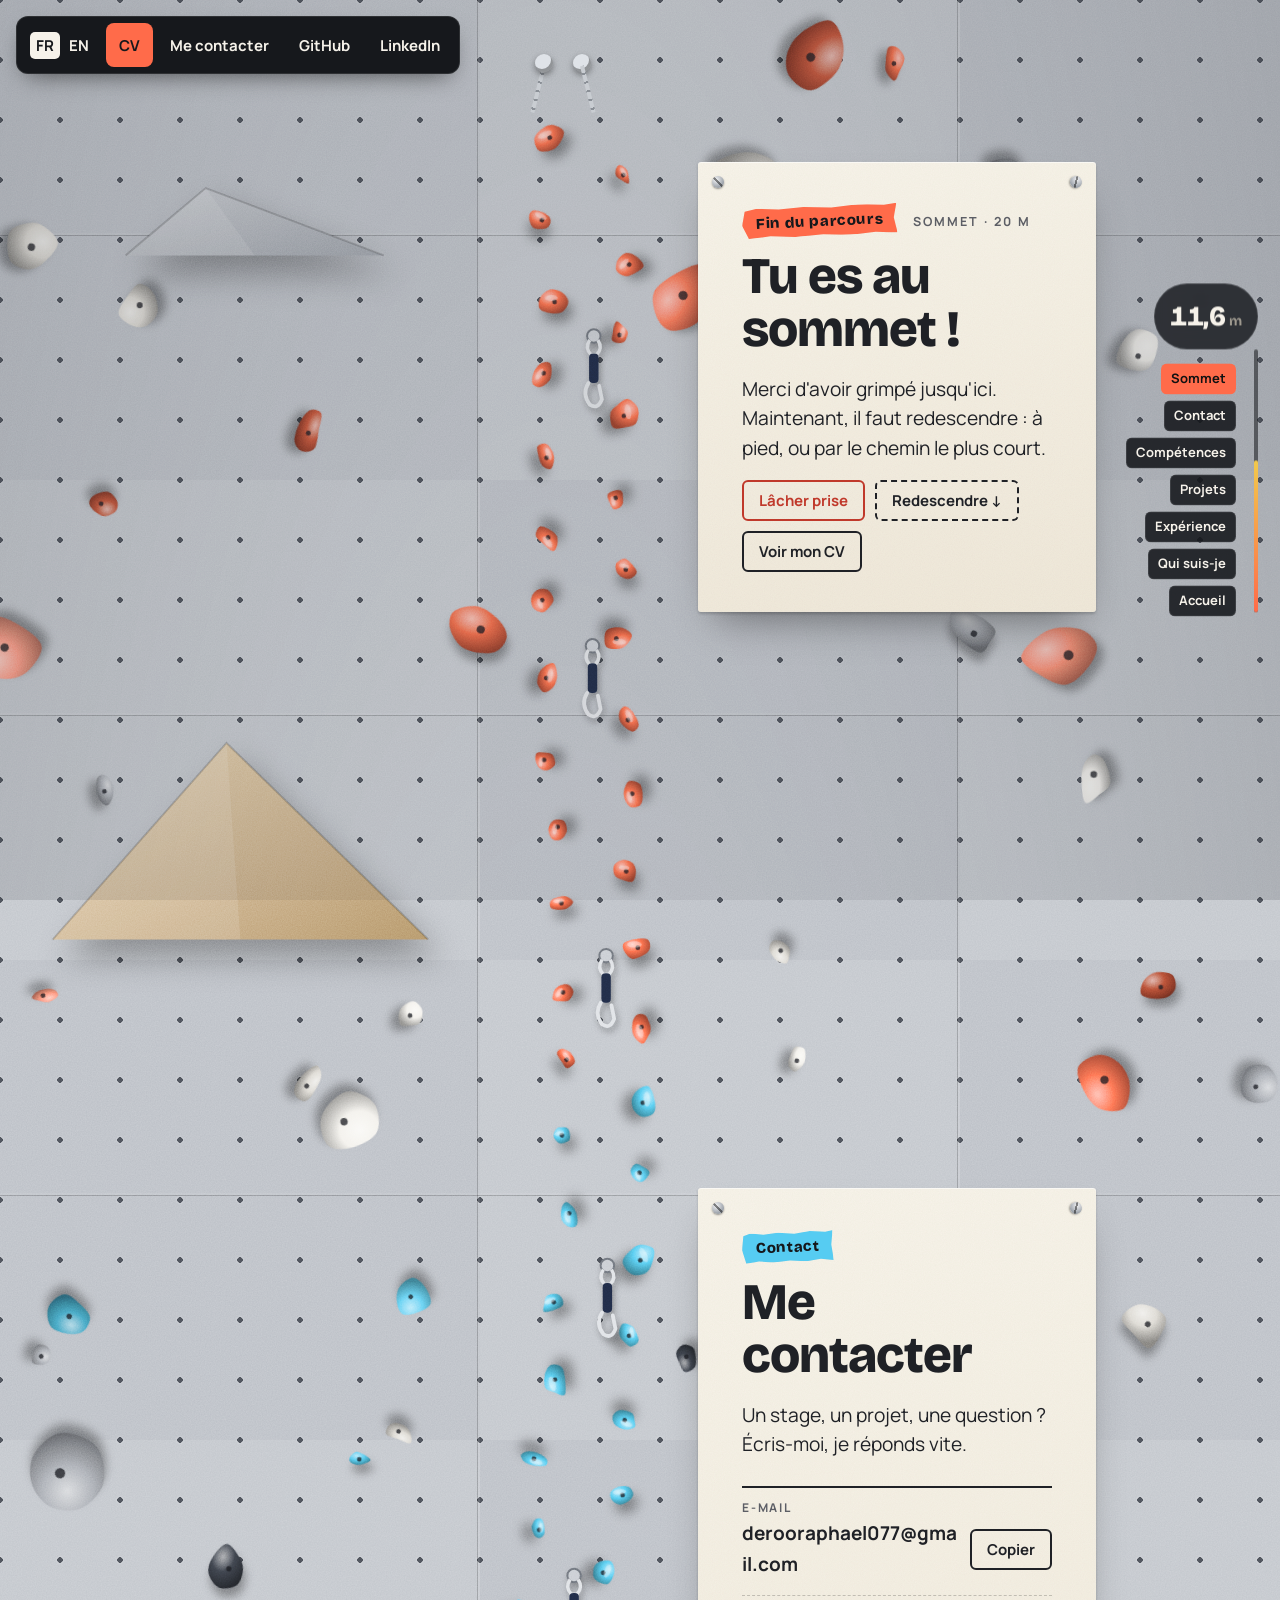
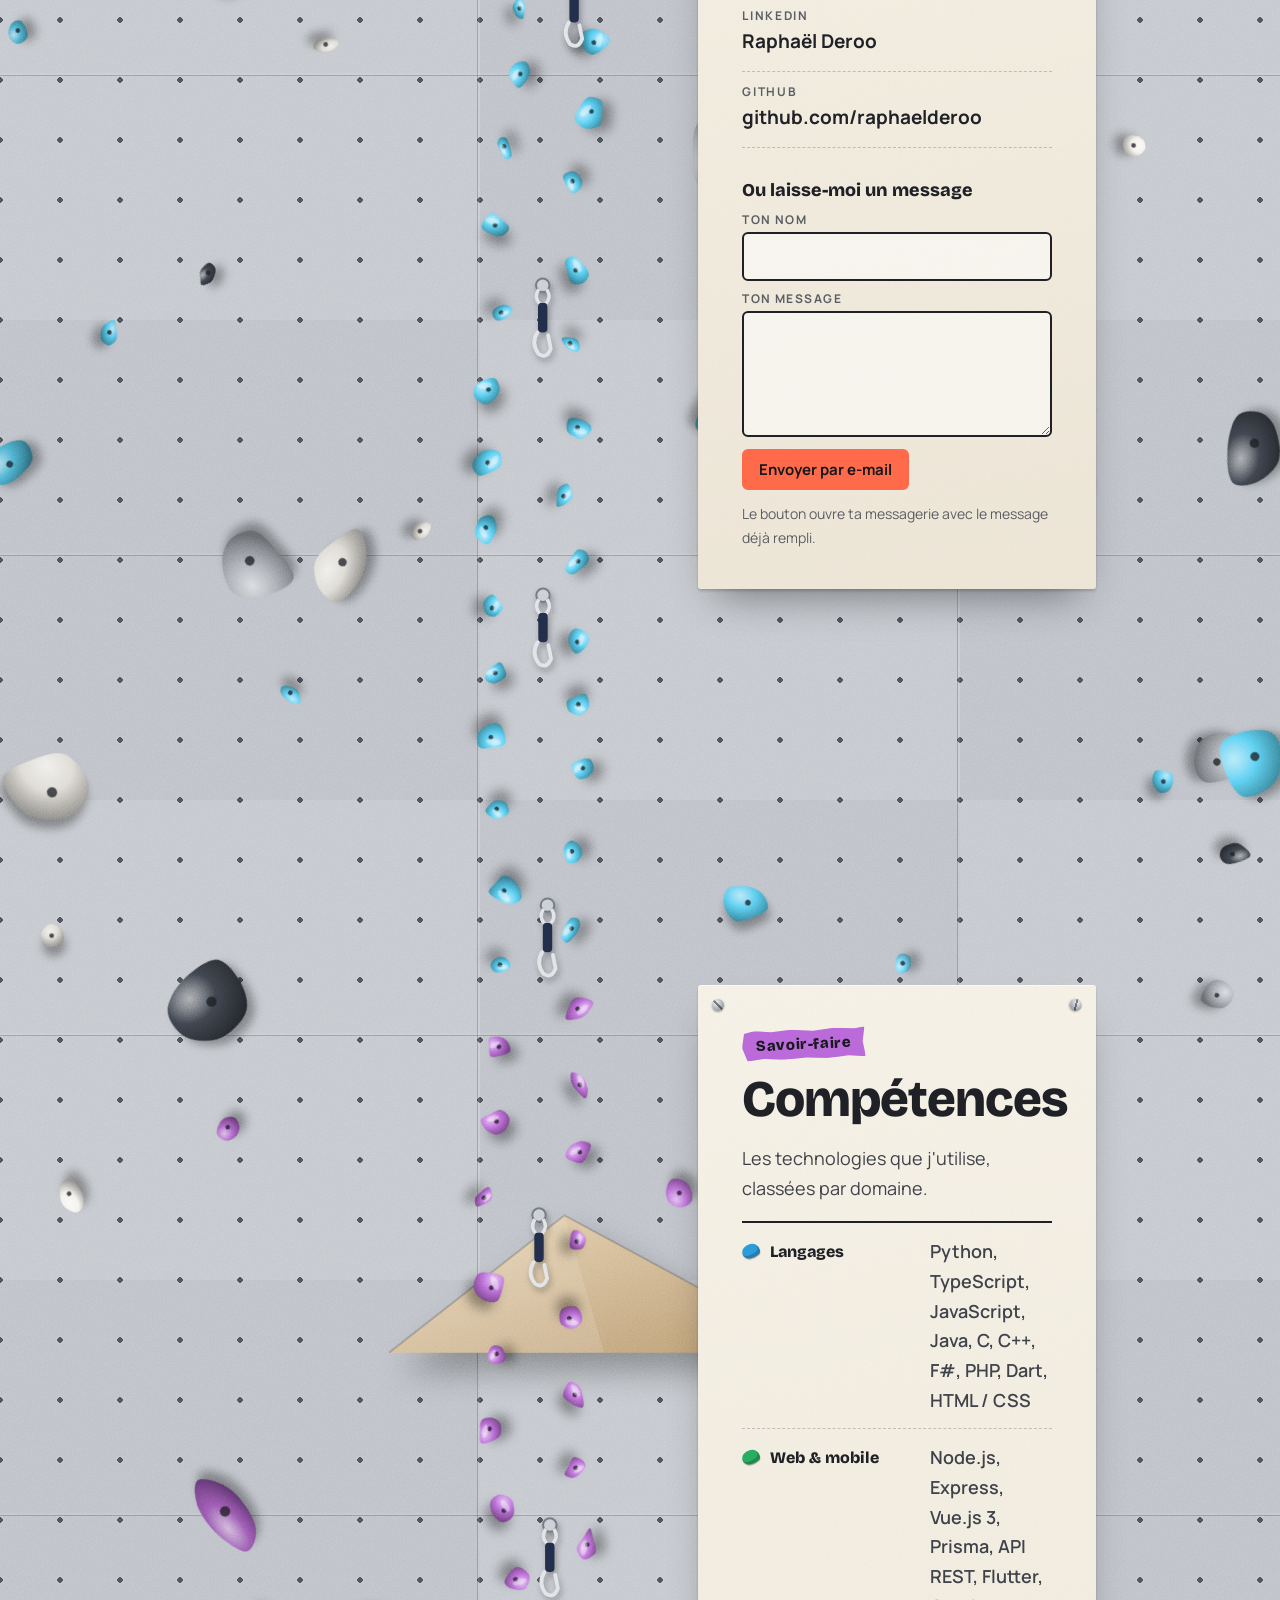
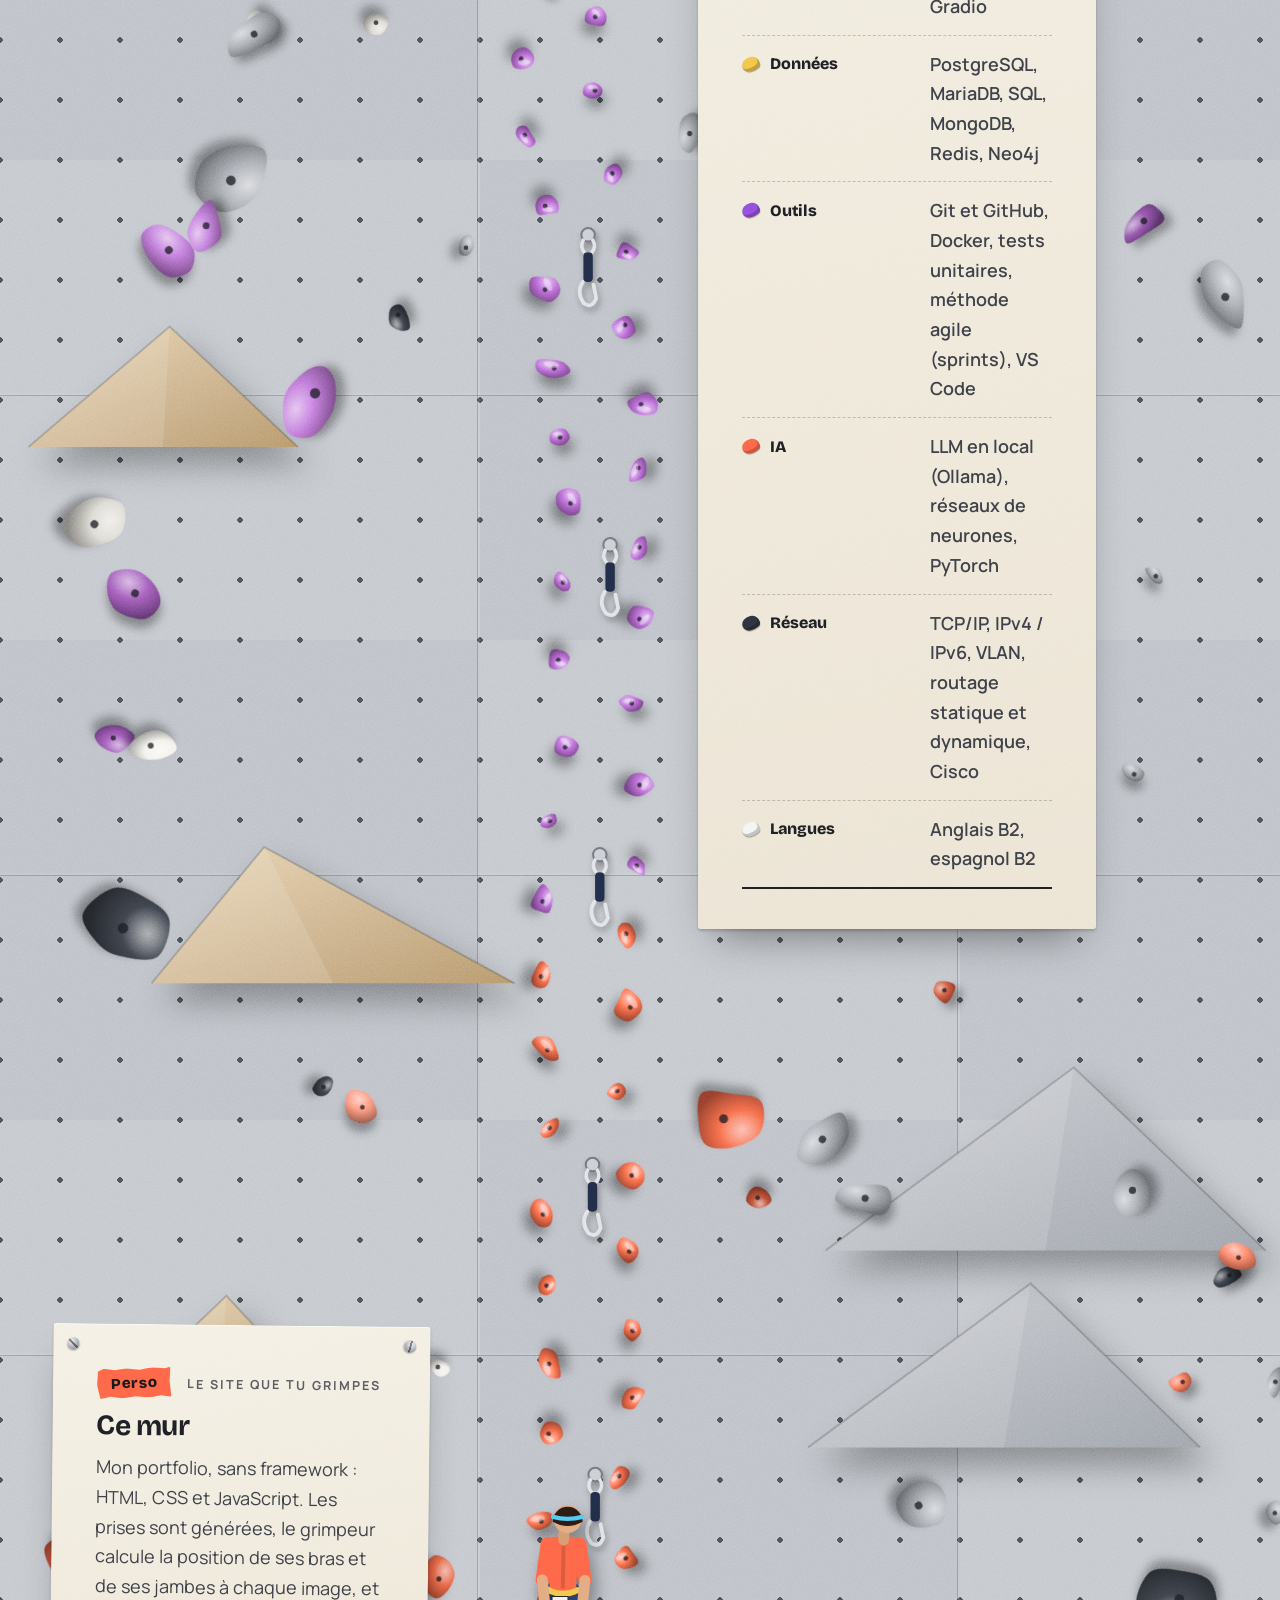
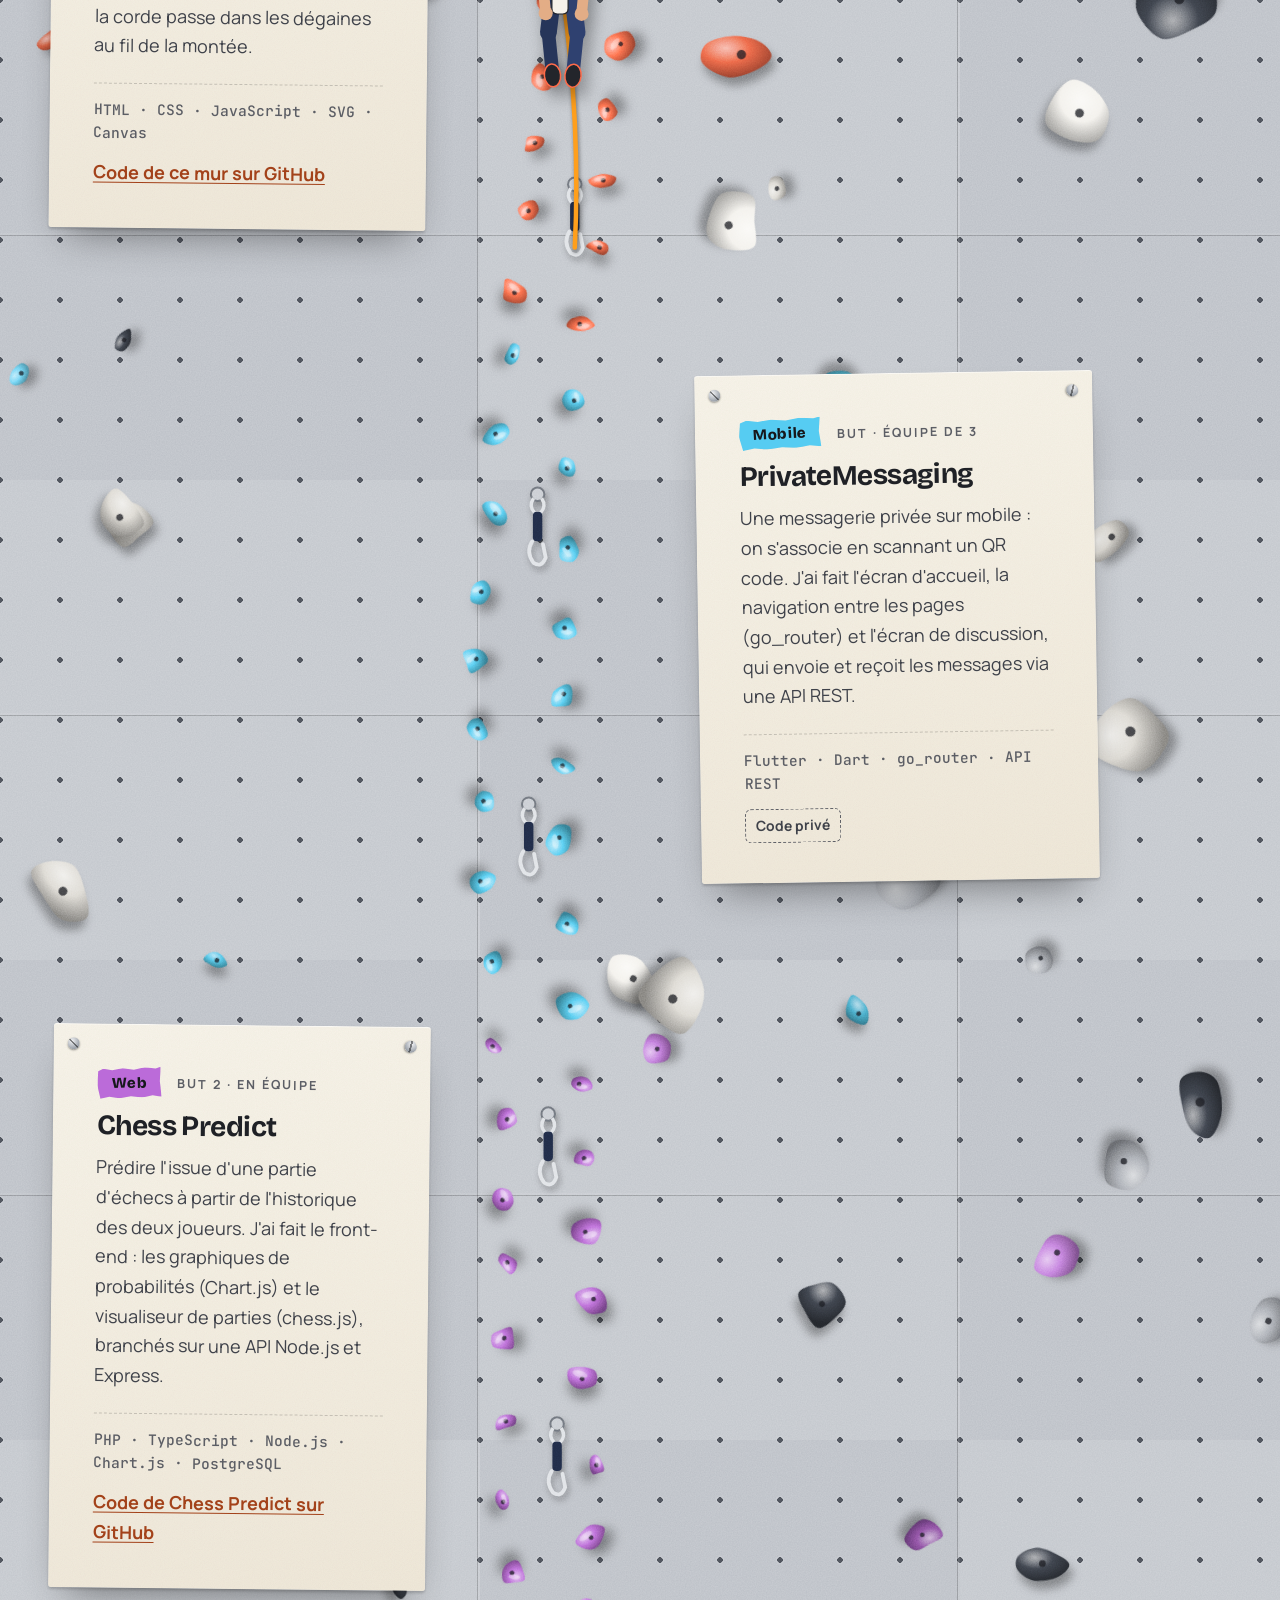
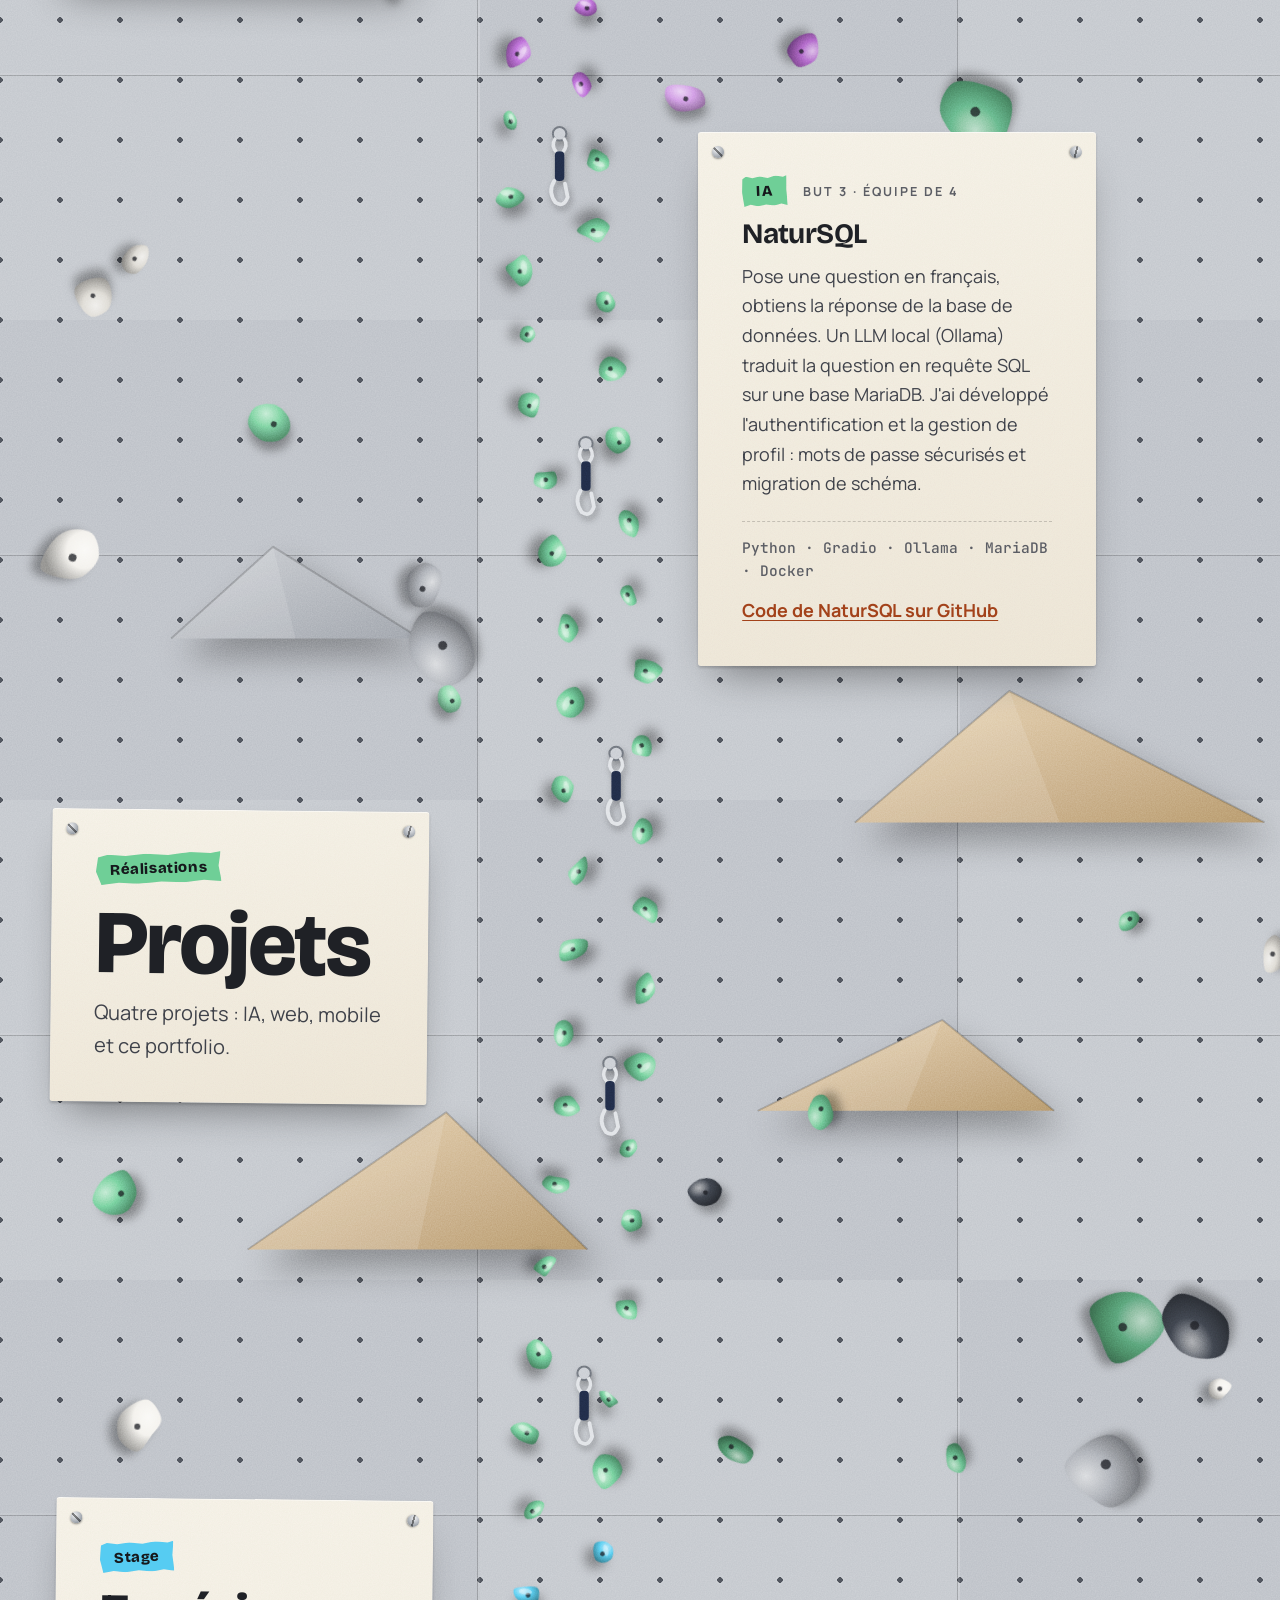
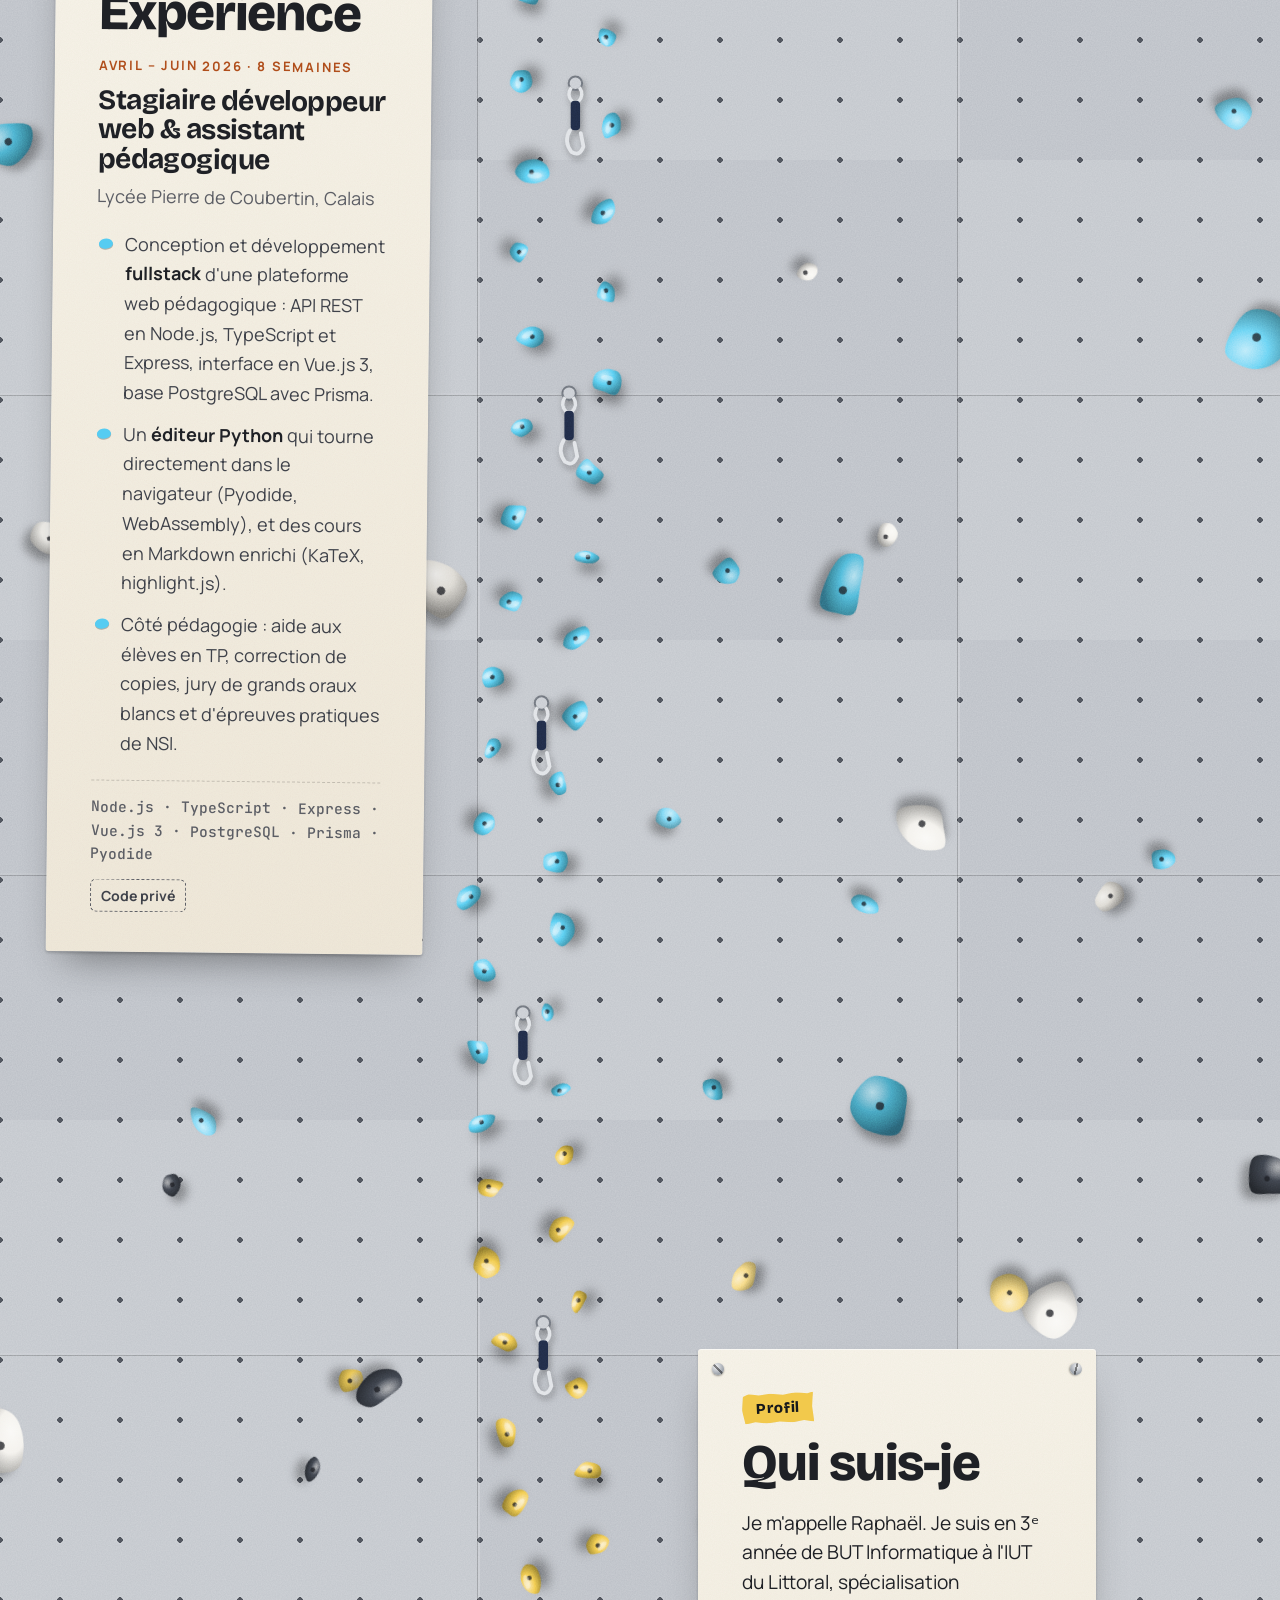
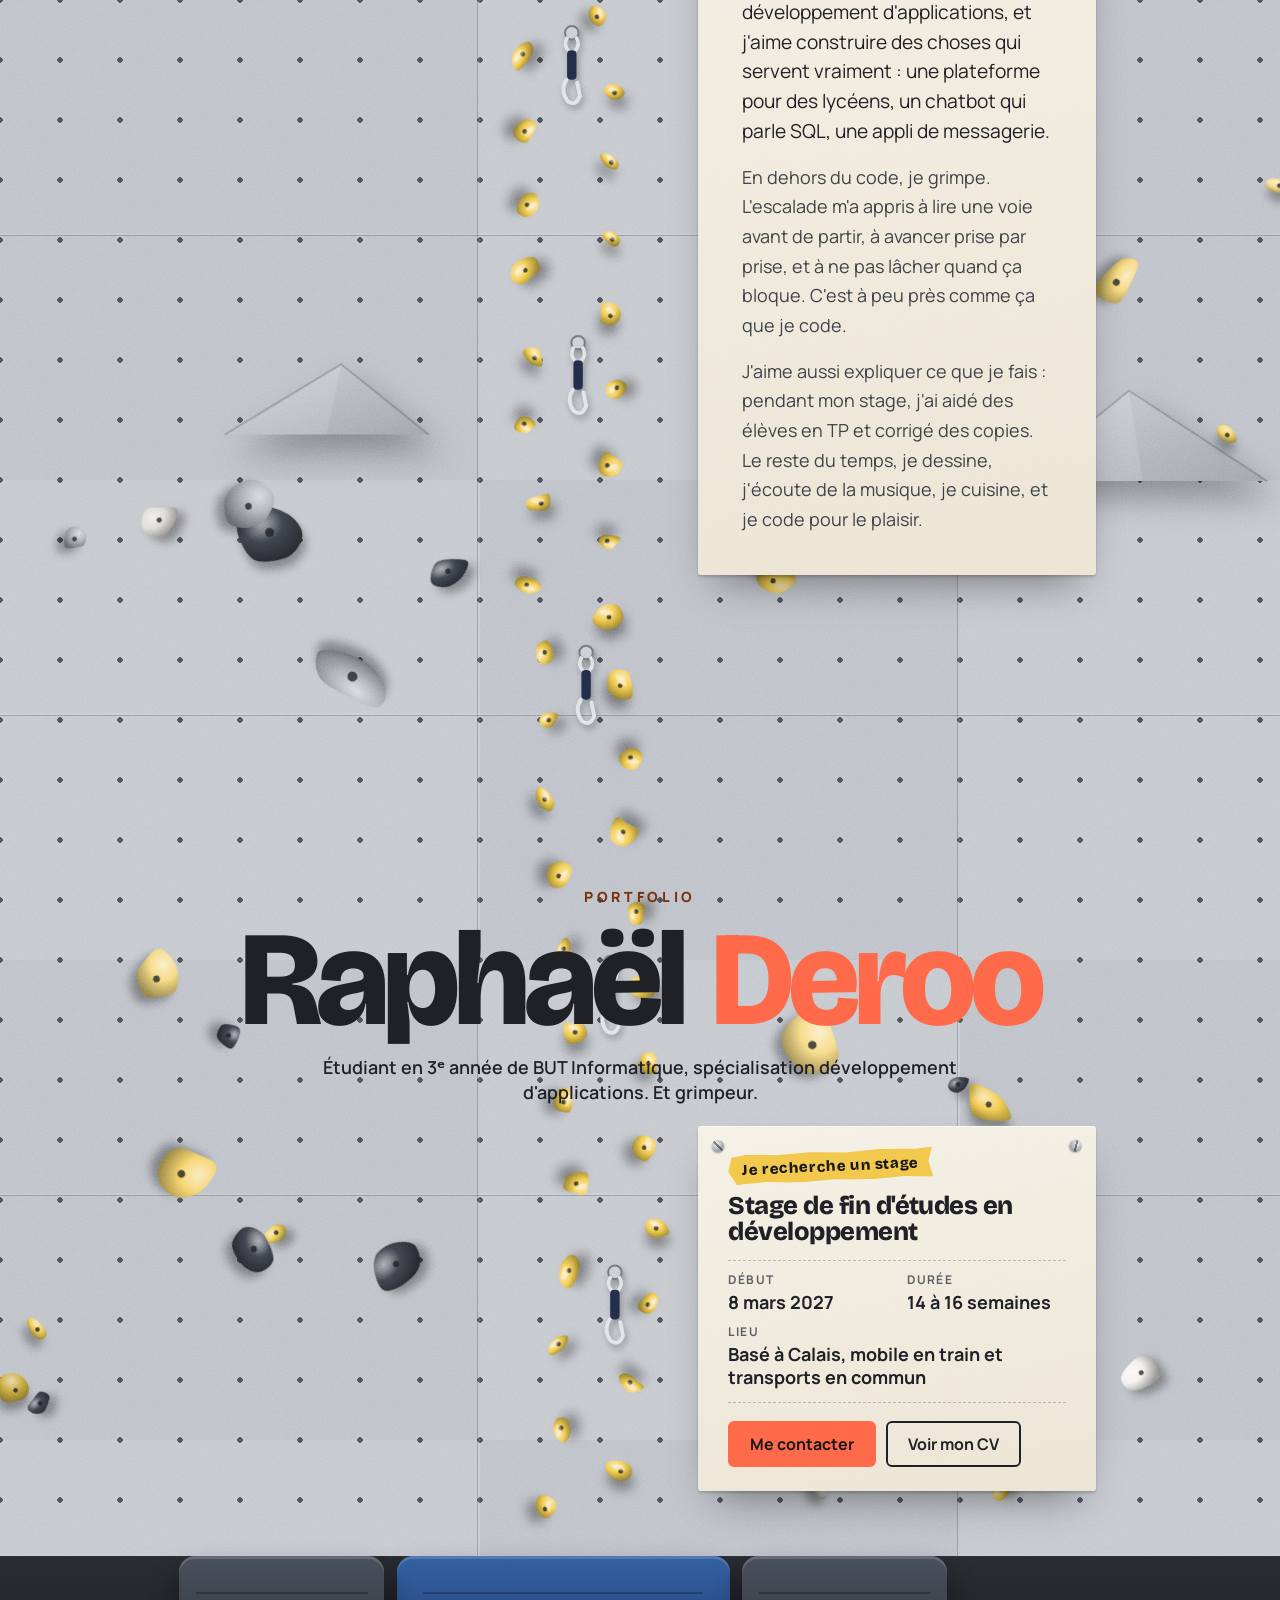
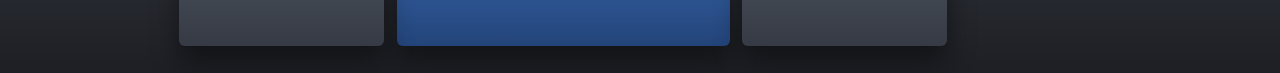
==== commit 130f8ba5: "LinkedIn : bonne adresse partout et bouton dans la barre - Adresse corrigée (raphael-deroo-11b941341" ====
--- a/index.html
+++ b/index.html
@@ -29,7 +29,8 @@
     <button class="bar-item lang" type="button" data-lang-toggle aria-label="FR / EN : passer en anglais" data-en-aria-label="FR / EN: switch to French"><span data-l="fr">FR</span><span data-l="en">EN</span></button>
     <button class="bar-item bar-cv" type="button" data-cv>CV</button>
     <a class="bar-item" href="#contact" data-target="contact" data-en="Contact me">Me contacter</a>
-    <a class="bar-item" href="https://github.com/raphaelderoo" target="_blank" rel="noopener">GitHub</a>
+    <a class="bar-item bar-ico" href="https://github.com/raphaelderoo" target="_blank" rel="noopener" aria-label="GitHub : mes projets" title="Mon GitHub" data-en-aria-label="GitHub: my projects" data-en-title="My GitHub"><svg viewBox="0 0 24 24" aria-hidden="true"><path d="M12 .5C5.73.5.5 5.73.5 12c0 5.08 3.29 9.39 7.86 10.91.58.1.79-.25.79-.56 0-.27-.01-1.17-.02-2.12-3.2.7-3.88-1.36-3.88-1.36-.52-1.33-1.28-1.68-1.28-1.68-1.04-.71.08-.7.08-.7 1.16.08 1.77 1.19 1.77 1.19 1.03 1.76 2.7 1.25 3.36.96.1-.75.4-1.25.73-1.54-2.55-.29-5.230-1.28-5.23-5.68 0-1.25.45-2.28 1.18-3.08-.12-.29-.51-1.45.11-3.02 0 0 .96-.31 3.15 1.18a10.9 10.9 0 0 1 5.74 0c2.18-1.49 3.15-1.18 3.15-1.18.62 1.57.23 2.73.11 3.02.74.8 1.18 1.83 1.18 3.08 0 4.41-2.69 5.38-5.25 5.67.41.36.78 1.06.78 2.15 0 1.55-.01 2.8-.01 3.18 0 .31.21.67.8.56A10.52 10.52 0 0 0 23.5 12C23.5 5.73 18.27.5 12 .5z"/></svg><span class="bar-txt">GitHub</span></a>
+    <a class="bar-item bar-ico" href="https://www.linkedin.com/in/raphael-deroo-11b941341/" target="_blank" rel="noopener" aria-label="LinkedIn : mon profil" title="Mon profil LinkedIn" data-en-aria-label="LinkedIn: my profile" data-en-title="My LinkedIn profile"><svg viewBox="0 0 24 24" aria-hidden="true"><path d="M4.98 3.5C4.98 4.88 3.9 6 2.5 6S0 4.88 0 3.5 1.12 1 2.5 1s2.48 1.12 2.48 2.5zM.5 8.5h4V23h-4V8.5zM8.5 8.5h3.8v1.98h.05c.53-1 1.83-2.05 3.77-2.05 4.03 0 4.78 2.65 4.78 6.1V23h-4v-6.6c0-1.570-.03-3.6-2.2-3.6-2.2 0-2.54 1.72-2.54 3.5V23h-4V8.5z"/></svg><span class="bar-txt">LinkedIn</span></a>
   </nav>
 
   <!-- Dégradés partagés des prises -->
@@ -201,7 +202,7 @@
           </div>
           <div class="contact">
             <span class="contact-label">LinkedIn</span>
-            <a class="contact-value" href="https://www.linkedin.com/in/raphaelderoo-11b941341/" target="_blank" rel="noopener">Raphaël Deroo</a>
+            <a class="contact-value" href="https://www.linkedin.com/in/raphael-deroo-11b941341/" target="_blank" rel="noopener">Raphaël Deroo</a>
           </div>
           <div class="contact">
             <span class="contact-label">GitHub</span>
@@ -253,7 +254,7 @@
             <ul class="cv-contact">
               <li><svg viewBox="0 0 24 24" aria-hidden="true"><path d="M2 4h20a1 1 0 0 1 1 1v14a1 1 0 0 1-1 1H2a1 1 0 0 1-1-1V5a1 1 0 0 1 1-1zm18.3 2H3.7L12 12.2 20.3 6zM3 8.24V18h18V8.24l-8.44 6.6a1 1 0 0 1-1.12 0L3 8.24z"/></svg><a href="mailto:derooraphael077@gmail.com">derooraphael077@gmail.com</a></li>
               <li><svg viewBox="0 0 24 24" aria-hidden="true"><path d="M12 .5C5.73.5.5 5.73.5 12c0 5.08 3.29 9.39 7.86 10.91.58.1.79-.25.79-.56 0-.27-.01-1.17-.02-2.12-3.2.7-3.88-1.36-3.88-1.36-.52-1.33-1.28-1.68-1.28-1.68-1.04-.71.08-.7.08-.7 1.16.08 1.77 1.19 1.77 1.19 1.03 1.76 2.7 1.25 3.36.96.1-.75.4-1.25.73-1.54-2.55-.29-5.23-1.28-5.23-5.68 0-1.25.45-2.28 1.18-3.08-.12-.29-.51-1.45.11-3.02 0 0 .96-.31 3.15 1.18a10.9 10.9 0 0 1 5.74 0c2.18-1.49 3.15-1.18 3.15-1.18.62 1.57.23 2.73.11 3.02.74.8 1.18 1.83 1.18 3.08 0 4.41-2.69 5.38-5.25 5.67.41.36.78 1.06.78 2.15 0 1.55-.01 2.8-.01 3.18 0 .31.21.67.8.56A10.52 10.52 0 0 0 23.5 12C23.5 5.73 18.27.5 12 .5z"/></svg><a href="https://github.com/raphaelderoo">https://github.com/raphaelderoo</a></li>
-              <li><svg viewBox="0 0 24 24" aria-hidden="true"><path d="M4.98 3.5C4.98 4.88 3.9 6 2.5 6S0 4.88 0 3.5 1.12 1 2.5 1s2.48 1.12 2.48 2.5zM.5 8.5h4V23h-4V8.5zM8.5 8.5h3.8v1.98h.05c.53-1 1.83-2.05 3.77-2.05 4.03 0 4.78 2.65 4.78 6.1V23h-4v-6.6c0-1.57-.03-3.6-2.2-3.6-2.2 0-2.54 1.72-2.54 3.5V23h-4V8.5z"/></svg><a href="https://www.linkedin.com/in/raphaelderoo-11b941341/">https://www.linkedin.com/in/raphaelderoo-11b941341/</a></li>
+              <li><svg viewBox="0 0 24 24" aria-hidden="true"><path d="M4.98 3.5C4.98 4.88 3.9 6 2.5 6S0 4.88 0 3.5 1.12 1 2.5 1s2.48 1.12 2.48 2.5zM.5 8.5h4V23h-4V8.5zM8.5 8.5h3.8v1.98h.05c.53-1 1.83-2.05 3.77-2.05 4.03 0 4.78 2.65 4.78 6.1V23h-4v-6.6c0-1.57-.03-3.6-2.2-3.6-2.2 0-2.54 1.72-2.54 3.5V23h-4V8.5z"/></svg><a href="https://www.linkedin.com/in/raphael-deroo-11b941341/">https://www.linkedin.com/in/raphael-deroo-11b941341/</a></li>
               <li><svg viewBox="0 0 24 24" aria-hidden="true"><path d="M12 1a11 11 0 1 0 0 22 11 11 0 0 0 0-22zm8.9 10h-4a17 17 0 0 0-1.5-6.6A9 9 0 0 1 20.9 11zM12 3.1c1 1.2 2.7 4 2.9 7.9H9.100c.2-3.900 1.900-6.700 2.900-7.900zM3.100 13h4a17 17 0 0 0 1.500 6.600A9 9 0 0 1 3.100 13zm4-2h-4a9 9 0 0 1 5.500-6.600A17 17 0 0 0 7.100 11zM12 20.900c-1-1.200-2.700-4-2.900-7.900h5.800c-.2 3.900-1.900 6.700-2.900 7.900zm3.400-1.300a17 17 0 0 0 1.500-6.600h4a9 9 0 0 1-5.500 6.600z"/></svg><a href="https://raphaelderoo.github.io">https://raphaelderoo.github.io</a></li>
             </ul>
 
--- a/assets/css/mur.css
+++ b/assets/css/mur.css
@@ -55,6 +55,7 @@
 }
 .bar-item:hover { background: #333842; }
 .bar-cv { background: var(--accent); color: #16181c; }
+.bar-ico svg { display: none; width: 20px; height: 20px; fill: currentColor; }
 .bar-cv:hover { background: #ff8466; }
 .lang { display: inline-flex; align-items: center; gap: 3px; }
 .bar-item.lang { padding: 0 7px; }
@@ -475,6 +476,10 @@
   .bar { left: 0; right: 0; top: 0; padding: 5px 6px; gap: 1px; border-width: 0 0 1px; border-radius: 0; }
   .bar-item { padding: 0 8px; font-size: 13px; }
   .bar-item.lang { padding: 0 2px; }
+  /* GitHub et LinkedIn passent en icônes pour tenir à côté de l'altimètre */
+  .bar-ico { justify-content: center; min-width: 44px; padding: 0; }
+  .bar-ico svg { display: block; }
+  .bar-txt { position: absolute; width: 1px; height: 1px; overflow: hidden; clip-path: inset(50%); white-space: nowrap; }
   .lang span { padding: 5px 4px; }
   .topo { right: 6px; top: 11px; transform: none; z-index: 8; }
   .rail, .rail-track { display: none; }
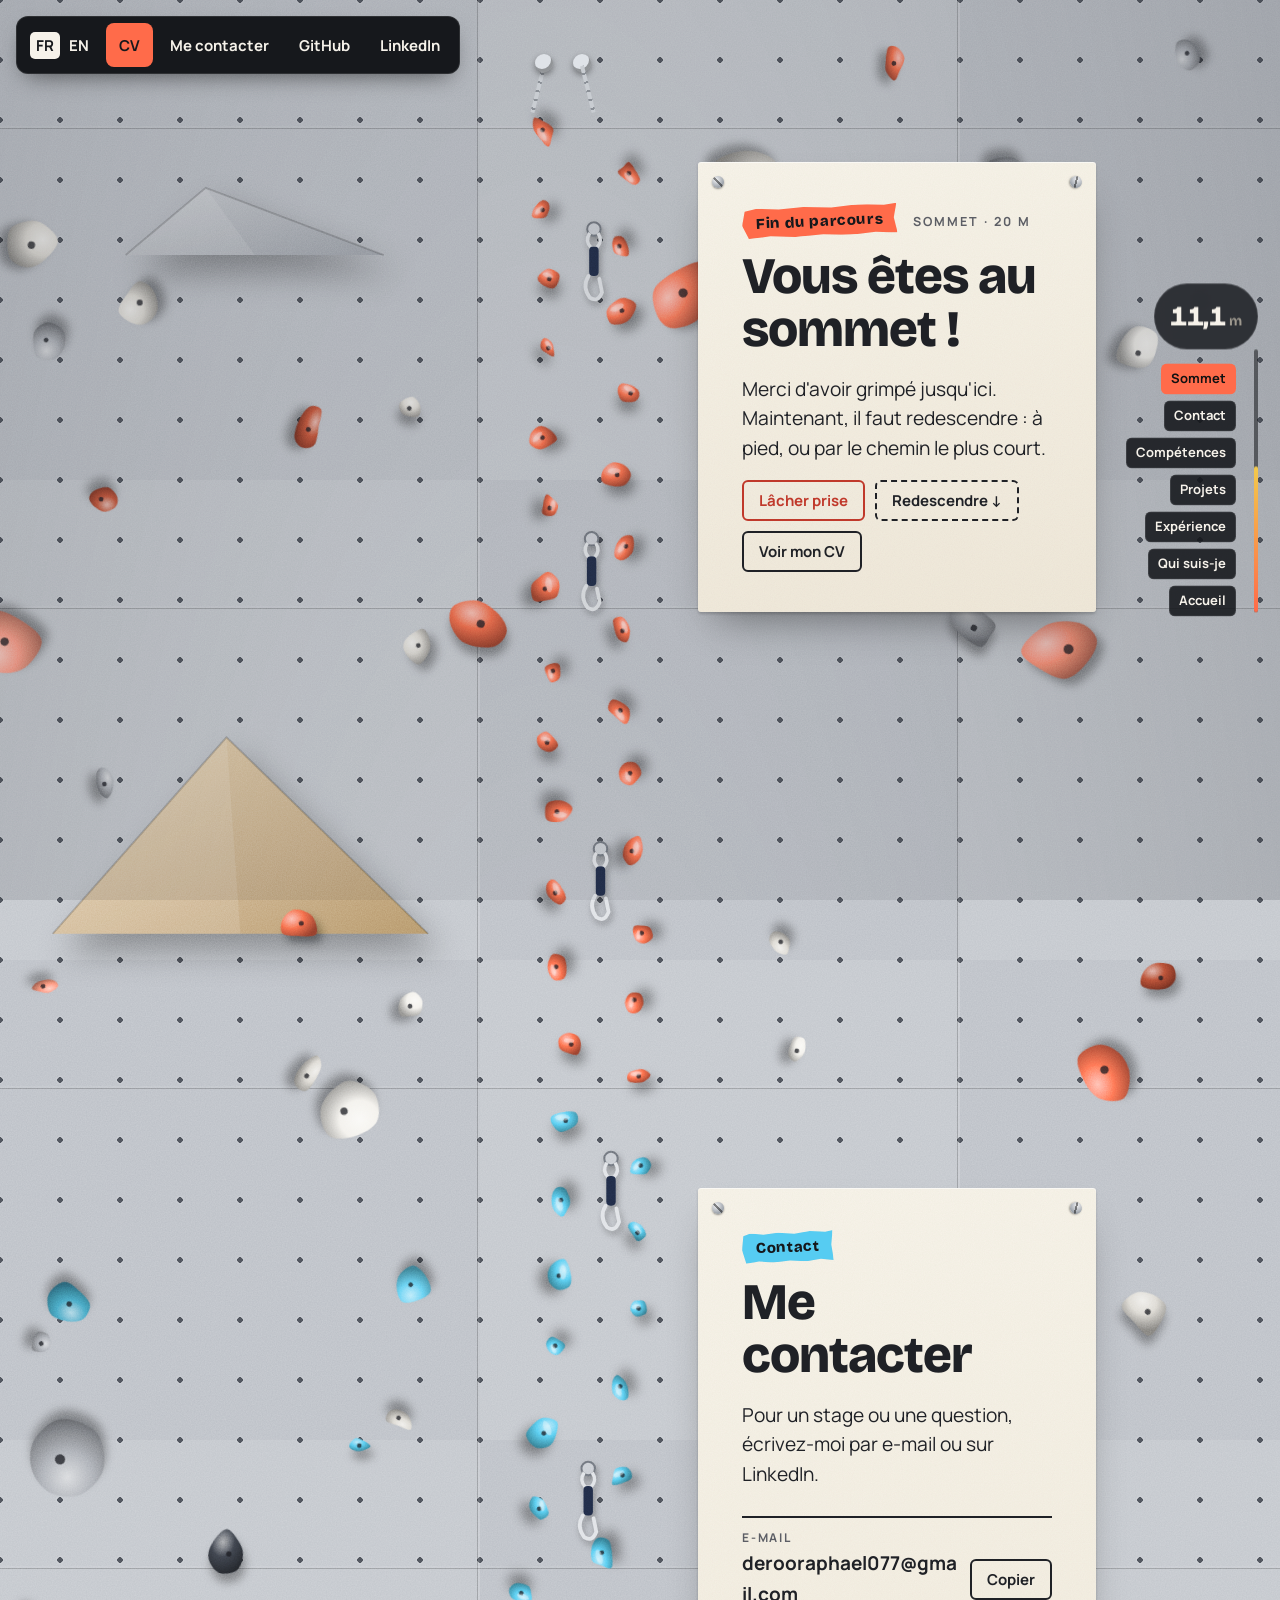
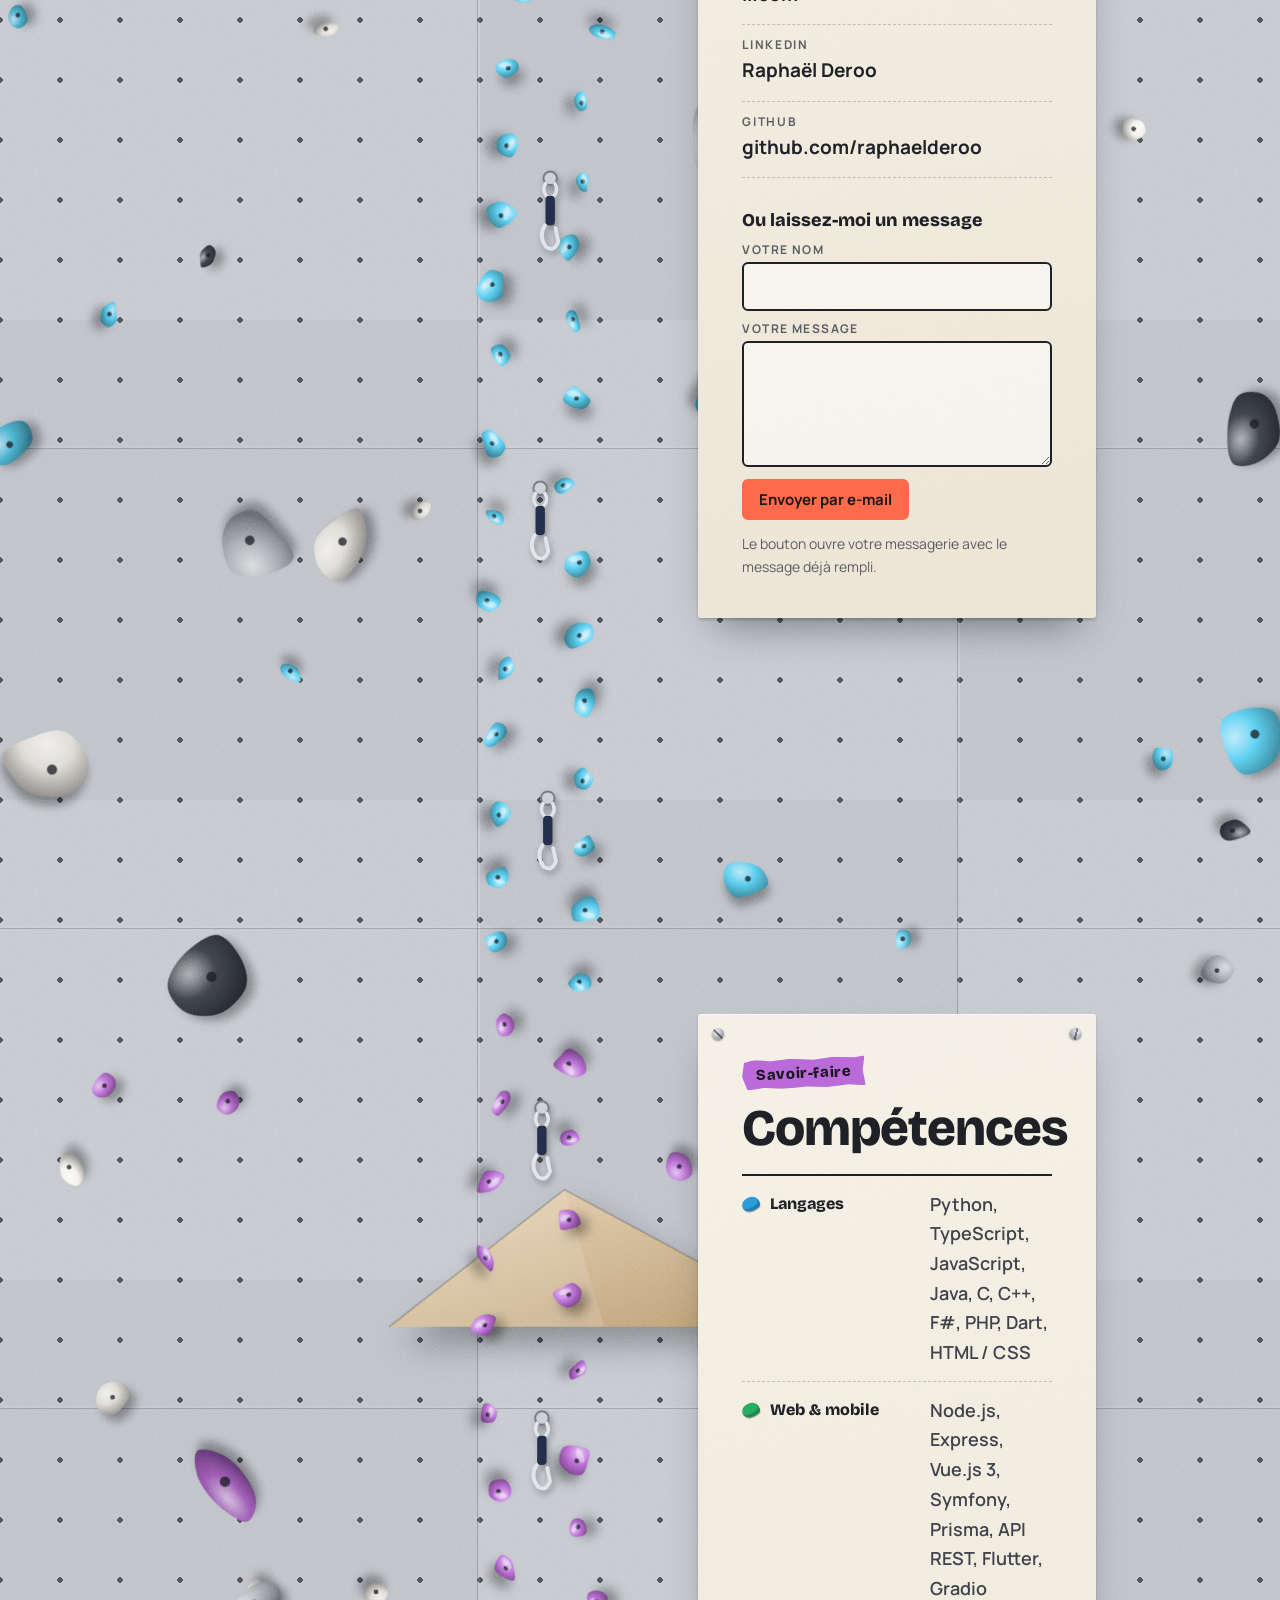
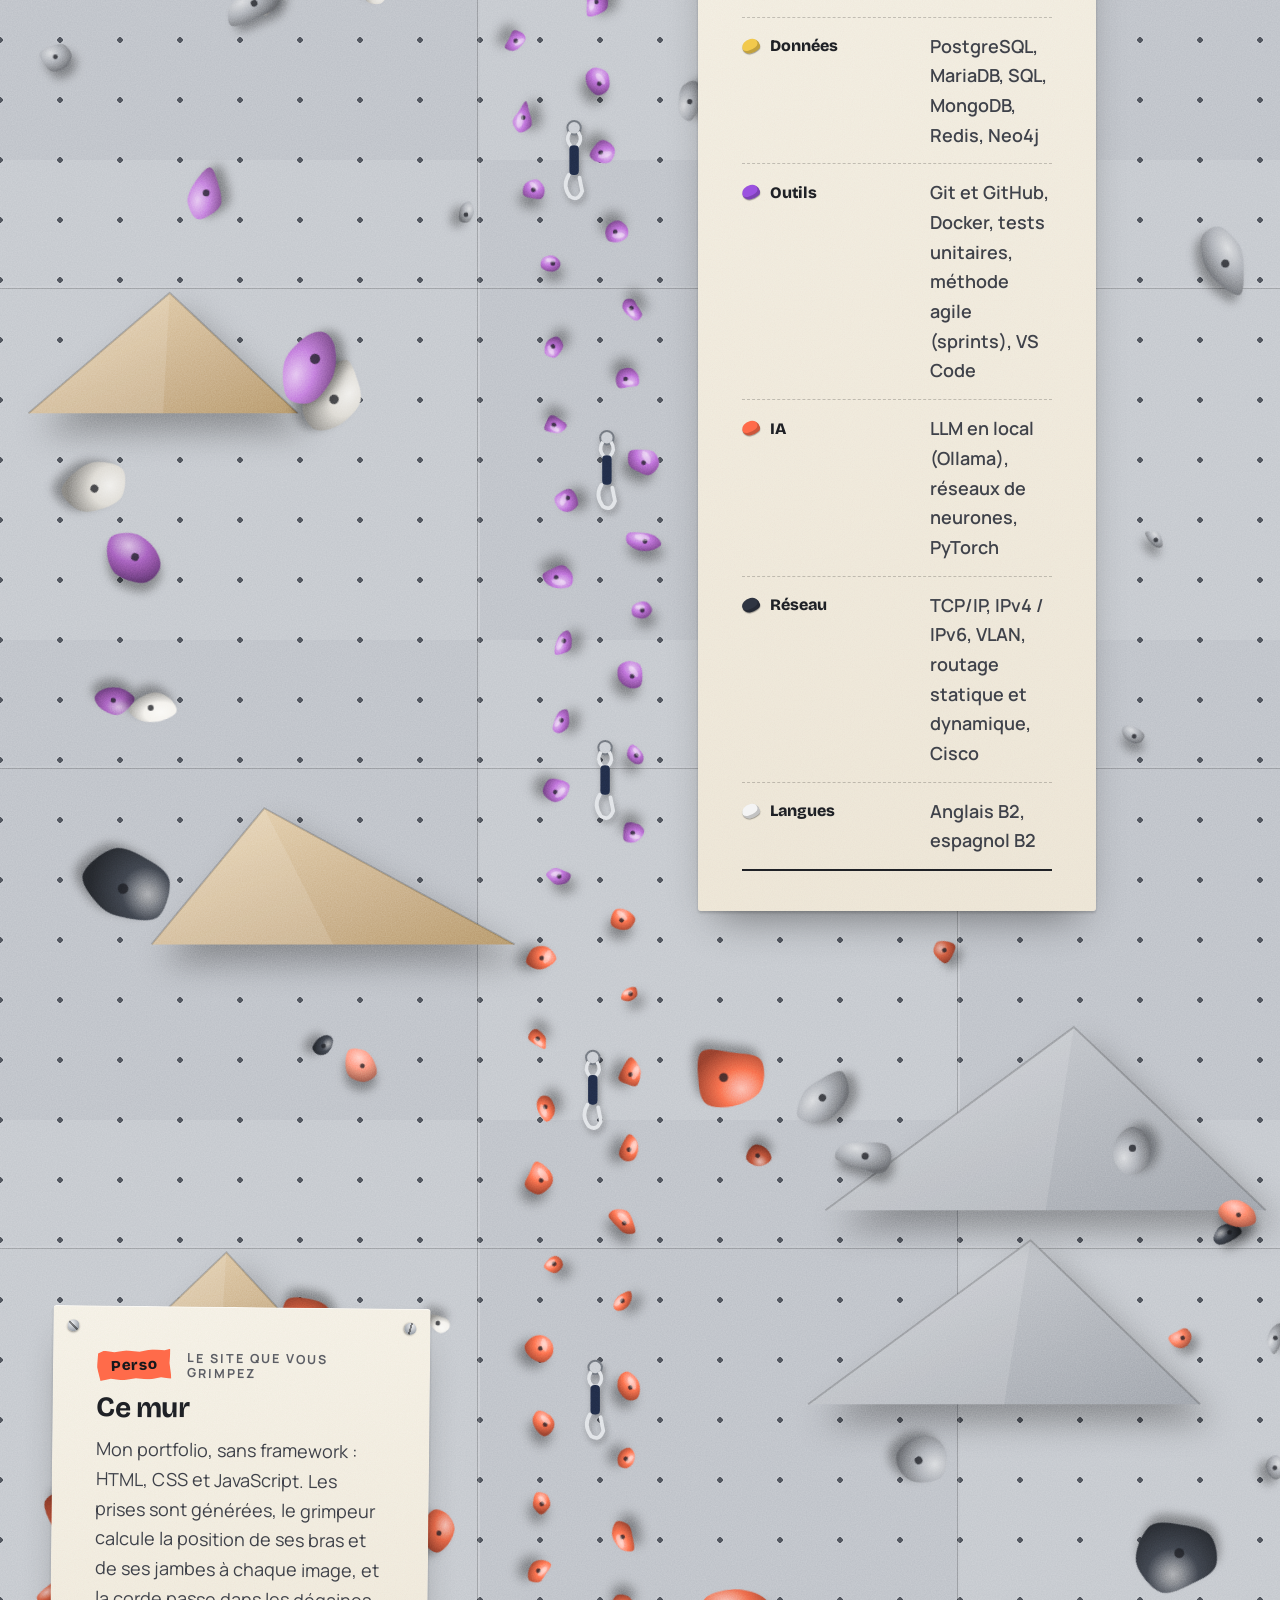
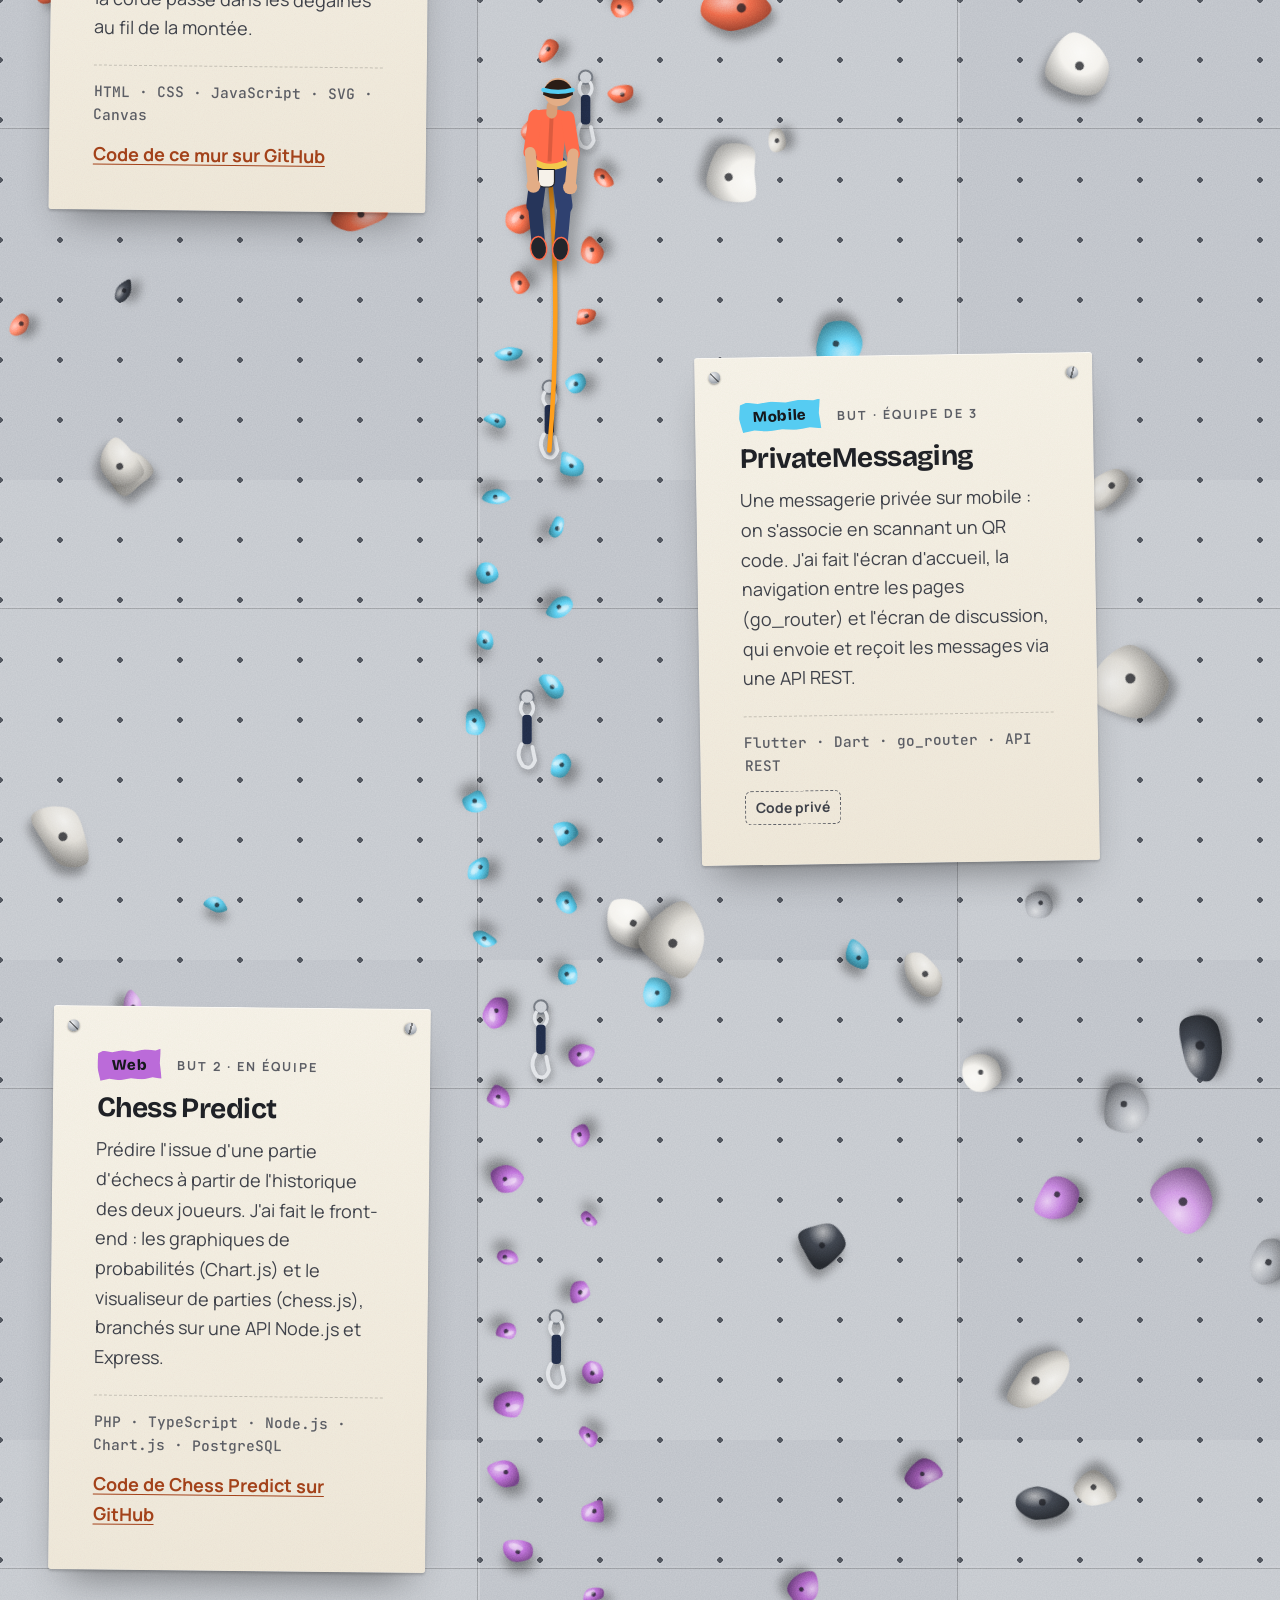
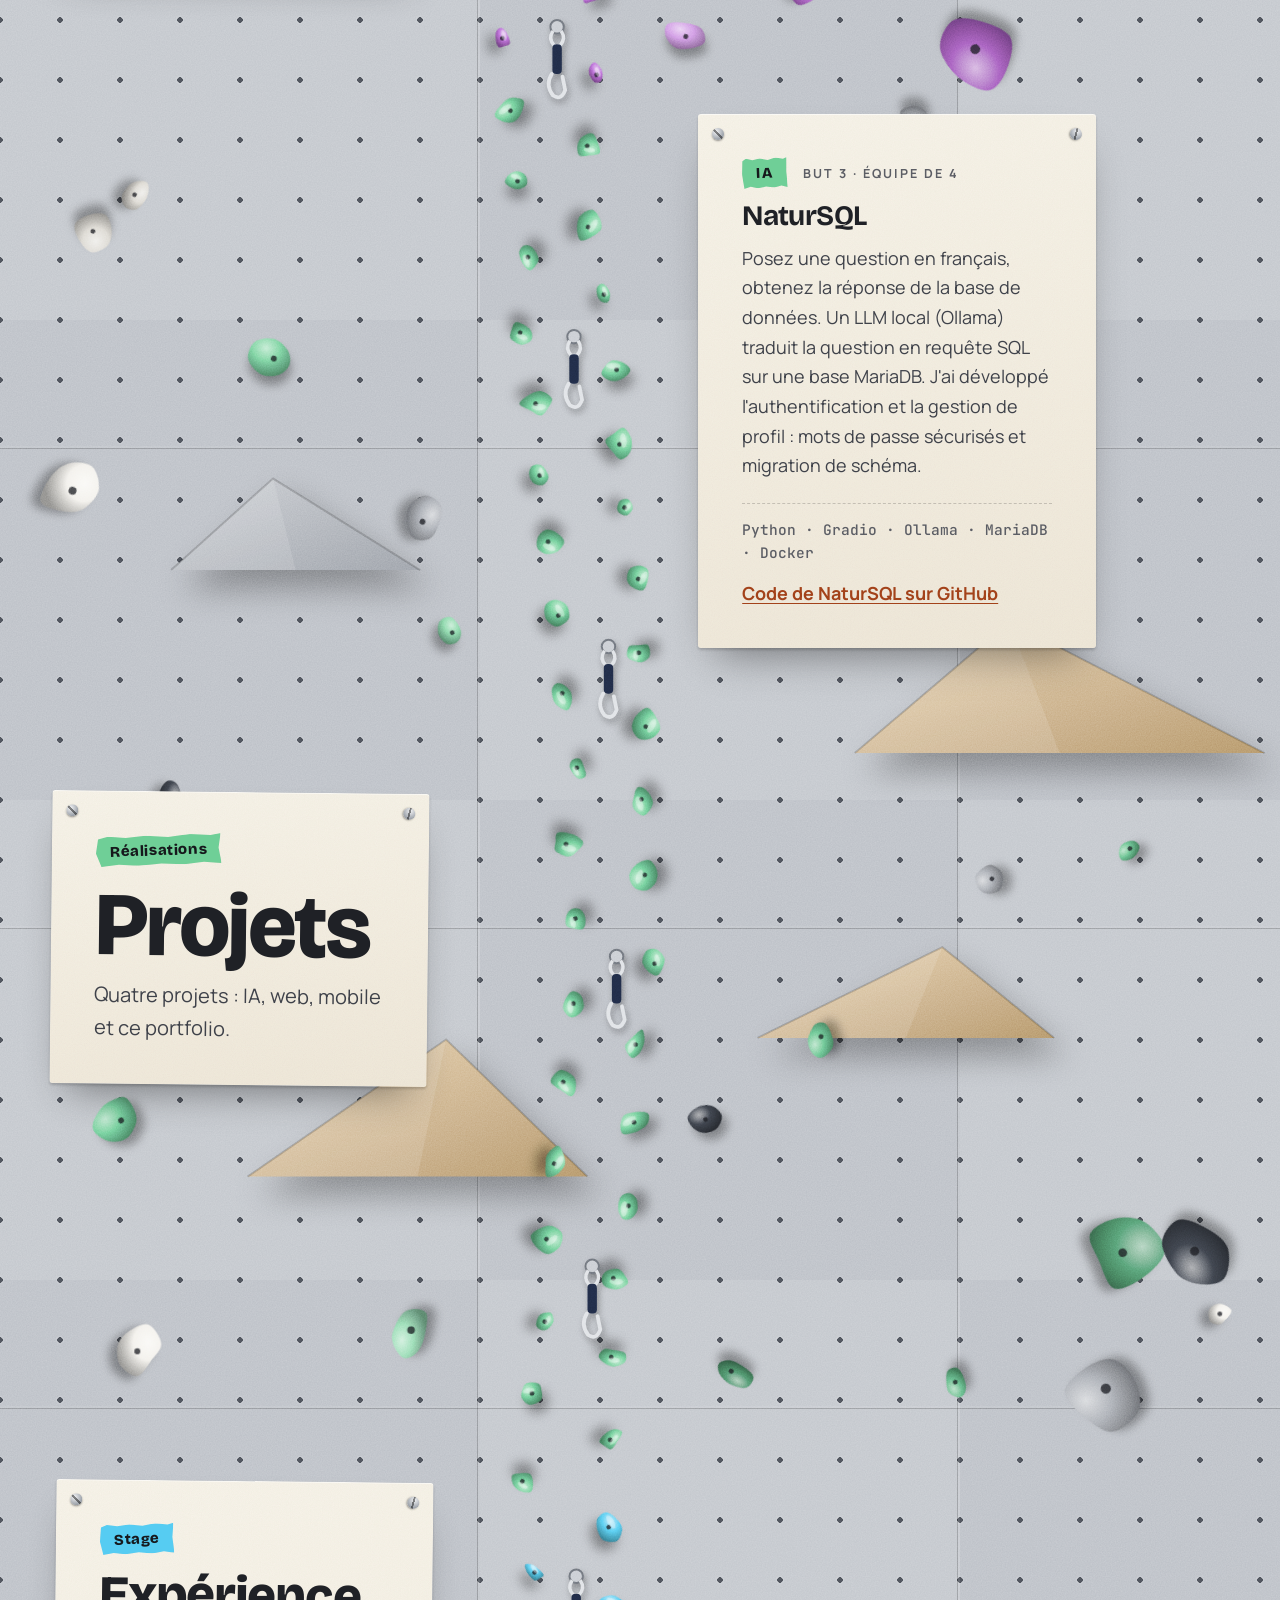
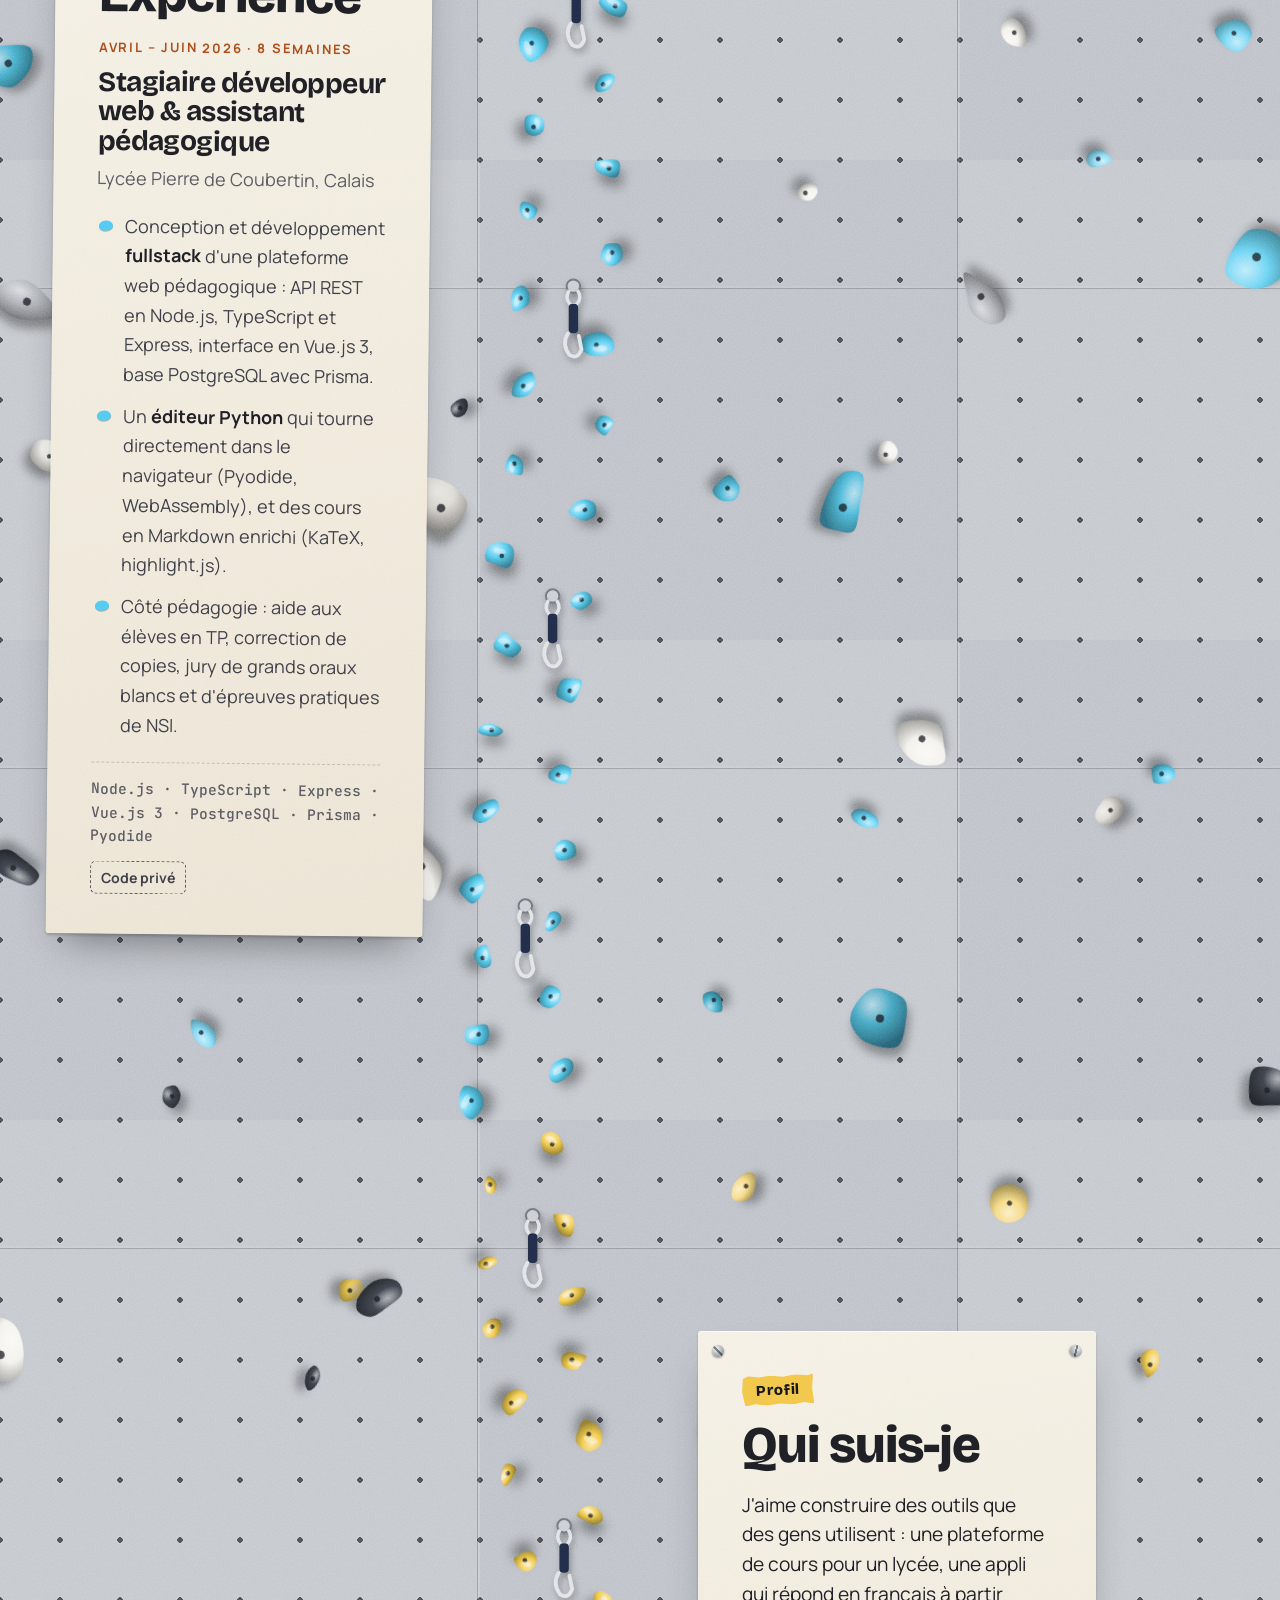
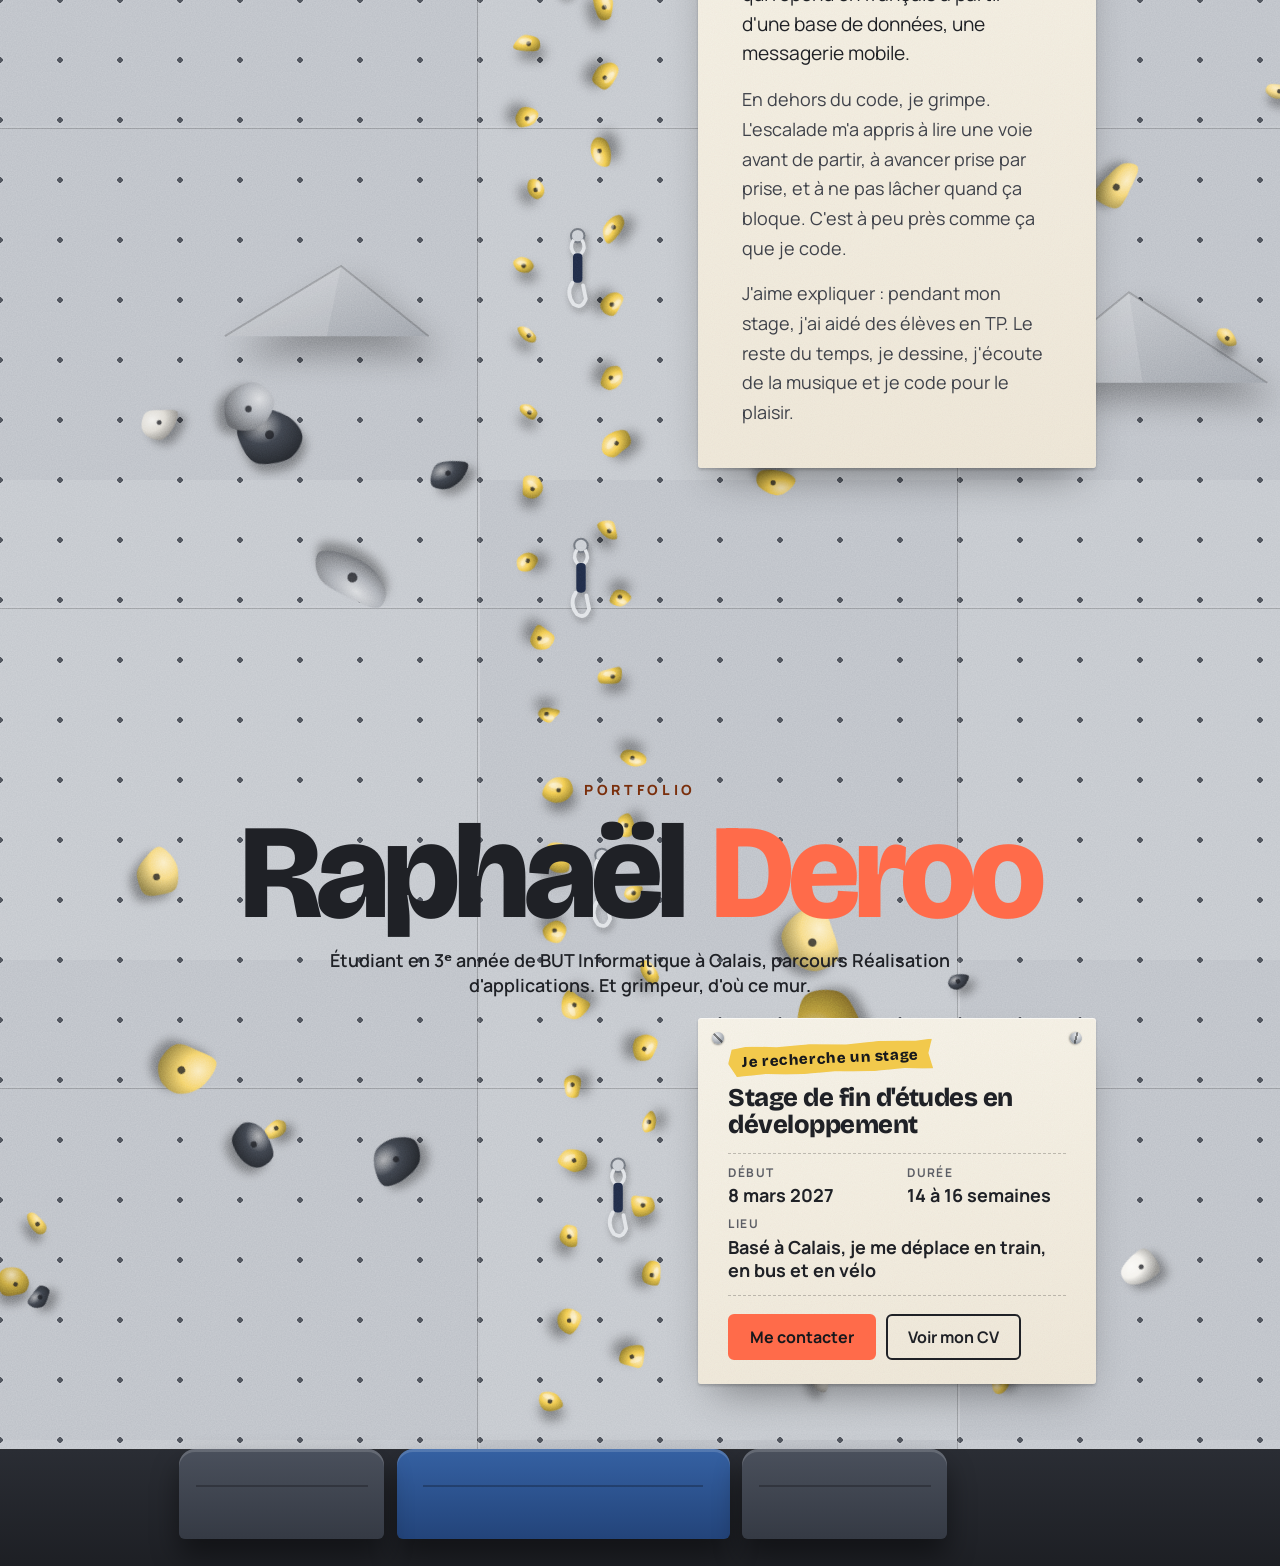
==== commit 2f5ba43a: "Textes du mur relus : vouvoiement, formulations plus directes - Accroche, lieu, Qui suis-je et conta" ====
--- a/index.html
+++ b/index.html
@@ -83,14 +83,14 @@
       <div class="hero">
         <p class="hero-kicker">Portfolio</p>
         <h1 class="hero-title"><span>Raphaël</span><span>Deroo</span></h1>
-        <p class="hero-sub" data-en="Third-year BUT Computer Science student, specialising in application development. And a climber.">Étudiant en 3ᵉ année de BUT Informatique, spécialisation développement d'applications. Et grimpeur.</p>
+        <p class="hero-sub" data-en="Third-year BUT Computer Science student in Calais, application development track. And a climber, hence this wall.">Étudiant en 3ᵉ année de BUT Informatique à Calais, parcours Réalisation d'applications. Et grimpeur, d'où ce mur.</p>
         <div class="topo-card search" style="--tag:#f2c94c">
           <p class="tape" data-en="Looking for an internship">Je recherche un stage</p>
           <h2 data-en="Final-year internship in software development">Stage de fin d'études en développement</h2>
           <dl class="search-facts">
             <div><dt data-en="Start">Début</dt><dd data-en="8 March 2027">8 mars 2027</dd></div>
             <div><dt data-en="Duration">Durée</dt><dd data-en="14 to 16 weeks">14 à 16 semaines</dd></div>
-            <div><dt data-en="Location">Lieu</dt><dd data-en="Based in Calais, mobile by train and public transport">Basé à Calais, mobile en train et transports en commun</dd></div>
+            <div><dt data-en="Location">Lieu</dt><dd data-en="Based in Calais, I get around by train, bus and bike">Basé à Calais, je me déplace en train, en bus et en vélo</dd></div>
           </dl>
           <div class="actions">
             <a class="btn btn-main" href="#contact" data-target="contact" data-en="Contact me">Me contacter</a>
@@ -99,7 +99,7 @@
         </div>
         <p class="hero-hint" id="hint">
           <span class="hint-arrow" aria-hidden="true"></span>
-          <span data-en="Scroll <strong>up</strong> to climb">Scrolle <strong>vers le haut</strong> pour grimper</span>
+          <span data-en="Hold on tight and climb to explore this wall">Accrochez-vous et grimpez pour visiter ce mur</span>
         </p>
       </div>
     </section>
@@ -108,9 +108,9 @@
       <article class="topo-card side-r reveal" style="--tag:#f2c94c">
         <header class="card-head"><span class="tape" data-en="Profile">Profil</span></header>
         <h2 data-en="About me">Qui suis-je</h2>
-        <p class="lead" data-en="My name is Raphaël. I am in my third year of a BUT in Computer Science at the IUT du Littoral, specialising in application development, and I like building things that are genuinely useful: a platform for high school students, a chatbot that speaks SQL, a messaging app.">Je m'appelle Raphaël. Je suis en 3ᵉ année de BUT Informatique à l'IUT du Littoral, spécialisation développement d'applications, et j'aime construire des choses qui servent vraiment&nbsp;: une plateforme pour des lycéens, un chatbot qui parle SQL, une appli de messagerie.</p>
+        <p class="lead" data-en="I like building tools that people use: a course platform for a high school, an app that answers in French from a database, a mobile messaging app.">J'aime construire des outils que des gens utilisent&nbsp;: une plateforme de cours pour un lycée, une appli qui répond en français à partir d'une base de données, une messagerie mobile.</p>
         <p data-en="Away from the code, I climb. Climbing taught me to read a route before setting off, to move forward one hold at a time, and not to let go when I get stuck. That is pretty much how I code.">En dehors du code, je grimpe. L'escalade m'a appris à lire une voie avant de partir, à avancer prise par prise, et à ne pas lâcher quand ça bloque. C'est à peu près comme ça que je code.</p>
-        <p data-en="I also enjoy explaining what I do: during my internship, I helped students in practical classes and marked papers. The rest of the time, I draw, listen to music, cook, and code for fun.">J'aime aussi expliquer ce que je fais&nbsp;: pendant mon stage, j'ai aidé des élèves en TP et corrigé des copies. Le reste du temps, je dessine, j'écoute de la musique, je cuisine, et je code pour le plaisir.</p>
+        <p data-en="I like explaining: during my internship, I helped students in practical classes. The rest of the time, I draw, listen to music and code for fun.">J'aime expliquer&nbsp;: pendant mon stage, j'ai aidé des élèves en TP. Le reste du temps, je dessine, j'écoute de la musique et je code pour le plaisir.</p>
       </article>
     </section>
 
@@ -141,7 +141,7 @@
       <article class="topo-card proj side-r reveal" style="--tag:#6fcf97">
         <header class="card-head"><span class="tape" data-en="AI">IA</span><span class="card-route" data-en="BUT year 3 · team of 4">BUT 3 · équipe de 4</span></header>
         <h3>NaturSQL</h3>
-        <p data-en="Ask a question in French, get the answer from the database. A local LLM (Ollama) translates the question into an SQL query on a MariaDB database. I developed authentication and profile management: secure passwords and schema migration.">Pose une question en français, obtiens la réponse de la base de données. Un LLM local (Ollama) traduit la question en requête SQL sur une base MariaDB. J'ai développé l'authentification et la gestion de profil&nbsp;: mots de passe sécurisés et migration de schéma.</p>
+        <p data-en="Ask a question in French, get the answer from the database. A local LLM (Ollama) translates the question into an SQL query on a MariaDB database. I developed authentication and profile management: secure passwords and schema migration.">Posez une question en français, obtenez la réponse de la base de données. Un LLM local (Ollama) traduit la question en requête SQL sur une base MariaDB. J'ai développé l'authentification et la gestion de profil&nbsp;: mots de passe sécurisés et migration de schéma.</p>
         <p class="stack">Python · Gradio · Ollama · MariaDB · Docker</p>
         <a class="code-link" href="https://github.com/ChtiAxel/appli_intelligente" target="_blank" rel="noopener" data-en="NaturSQL code on GitHub">Code de NaturSQL sur GitHub</a>
       </article>
@@ -163,7 +163,7 @@
       </article>
 
       <article class="topo-card proj side-l reveal" style="--tag:#ff6b4a">
-        <header class="card-head"><span class="tape" data-en="Personal">Perso</span><span class="card-route" data-en="The site you are climbing">Le site que tu grimpes</span></header>
+        <header class="card-head"><span class="tape" data-en="Personal">Perso</span><span class="card-route" data-en="The site you are climbing">Le site que vous grimpez</span></header>
         <h3 data-en="This wall">Ce mur</h3>
         <p data-en="My portfolio, with no framework: HTML, CSS and JavaScript. The holds are generated, the climber works out the position of its arms and legs on every frame, and the rope runs through the quickdraws as you climb.">Mon portfolio, sans framework&nbsp;: HTML, CSS et JavaScript. Les prises sont générées, le grimpeur calcule la position de ses bras et de ses jambes à chaque image, et la corde passe dans les dégaines au fil de la montée.</p>
         <p class="stack">HTML · CSS · JavaScript · SVG · Canvas</p>
@@ -175,10 +175,9 @@
       <article class="topo-card logbook side-r reveal" style="--tag:#bb6bd9">
         <header class="card-head"><span class="tape" data-en="Technical skills">Savoir-faire</span></header>
         <h2 data-en="Skills">Compétences</h2>
-        <p class="logbook-intro" data-en="The technologies I use, grouped by area.">Les technologies que j'utilise, classées par domaine.</p>
         <dl class="log">
           <div class="log-row" style="--c:#2d9cdb"><dt data-en="Languages">Langages</dt><dd>Python, TypeScript, JavaScript, Java, C, C++, F#, PHP, Dart, HTML / CSS</dd></div>
-          <div class="log-row" style="--c:#27ae60"><dt data-en="Web &amp; mobile">Web &amp; mobile</dt><dd data-en="Node.js, Express, Vue.js 3, Prisma, REST APIs, Flutter, Gradio">Node.js, Express, Vue.js 3, Prisma, API REST, Flutter, Gradio</dd></div>
+          <div class="log-row" style="--c:#27ae60"><dt data-en="Web &amp; mobile">Web &amp; mobile</dt><dd data-en="Node.js, Express, Vue.js 3, Symfony, Prisma, REST APIs, Flutter, Gradio">Node.js, Express, Vue.js 3, Symfony, Prisma, API REST, Flutter, Gradio</dd></div>
           <div class="log-row" style="--c:#f2c94c"><dt data-en="Data">Données</dt><dd>PostgreSQL, MariaDB, SQL, MongoDB, Redis, Neo4j</dd></div>
           <div class="log-row" style="--c:#9b51e0"><dt data-en="Tools">Outils</dt><dd data-en="Git and GitHub, Docker, unit testing, agile method (sprints), VS Code">Git et GitHub, Docker, tests unitaires, méthode agile (sprints), VS Code</dd></div>
           <div class="log-row" style="--c:#ff6b4a"><dt data-en="AI">IA</dt><dd data-en="Local LLMs (Ollama), neural networks, PyTorch">LLM en local (Ollama), réseaux de neurones, PyTorch</dd></div>
@@ -192,7 +191,7 @@
       <article class="topo-card side-r reveal" style="--tag:#56ccf2">
         <header class="card-head"><span class="tape">Contact</span></header>
         <h2 data-en="Contact me">Me contacter</h2>
-        <p class="lead" data-en="An internship, a project, a question? Write to me, I reply quickly.">Un stage, un projet, une question&nbsp;? Écris-moi, je réponds vite.</p>
+        <p class="lead" data-en="For an internship or a question, write to me by email or on LinkedIn.">Pour un stage ou une question, écrivez-moi par e-mail ou sur LinkedIn.</p>
         <p class="sr" role="status" id="copyStatus"></p>
         <div class="contacts">
           <div class="contact">
@@ -210,11 +209,11 @@
           </div>
         </div>
         <form class="mail-form" id="mailForm">
-          <p class="form-title" data-en="Or leave me a message">Ou laisse-moi un message</p>
-          <label><span data-en="Your name">Ton nom</span><input name="nom" type="text" autocomplete="name" required></label>
-          <label><span data-en="Your message">Ton message</span><textarea name="message" rows="4" required></textarea></label>
+          <p class="form-title" data-en="Or leave me a message">Ou laissez-moi un message</p>
+          <label><span data-en="Your name">Votre nom</span><input name="nom" type="text" autocomplete="name" required></label>
+          <label><span data-en="Your message">Votre message</span><textarea name="message" rows="4" required></textarea></label>
           <button class="btn btn-main" type="submit" data-en="Send by email">Envoyer par e-mail</button>
-          <p class="form-note" data-en="The button opens your email app with the message already filled in.">Le bouton ouvre ta messagerie avec le message déjà rempli.</p>
+          <p class="form-note" data-en="The button opens your email app with the message already filled in.">Le bouton ouvre votre messagerie avec le message déjà rempli.</p>
         </form>
       </article>
     </section>
@@ -223,7 +222,7 @@
       <div class="anchor" aria-hidden="true"><span></span><span></span></div>
       <article class="topo-card summit side-r reveal" style="--tag:#ff6b4a">
         <header class="card-head"><span class="tape" data-en="End of the climb">Fin du parcours</span><span class="card-route" data-en="Summit · 20 m">Sommet · 20 m</span></header>
-        <h2 data-en="You made it to the top!">Tu es au sommet&nbsp;!</h2>
+        <h2 data-en="You made it to the top!">Vous êtes au sommet&nbsp;!</h2>
         <p class="lead" data-en="Thanks for climbing all the way up here. Now you have to get back down: on foot, or by the shortest route.">Merci d'avoir grimpé jusqu'ici. Maintenant, il faut redescendre&nbsp;: à pied, ou par le chemin le plus court.</p>
         <div class="actions">
           <button class="btn btn-fall" type="button" id="drop" data-en="Let go">Lâcher prise</button>
